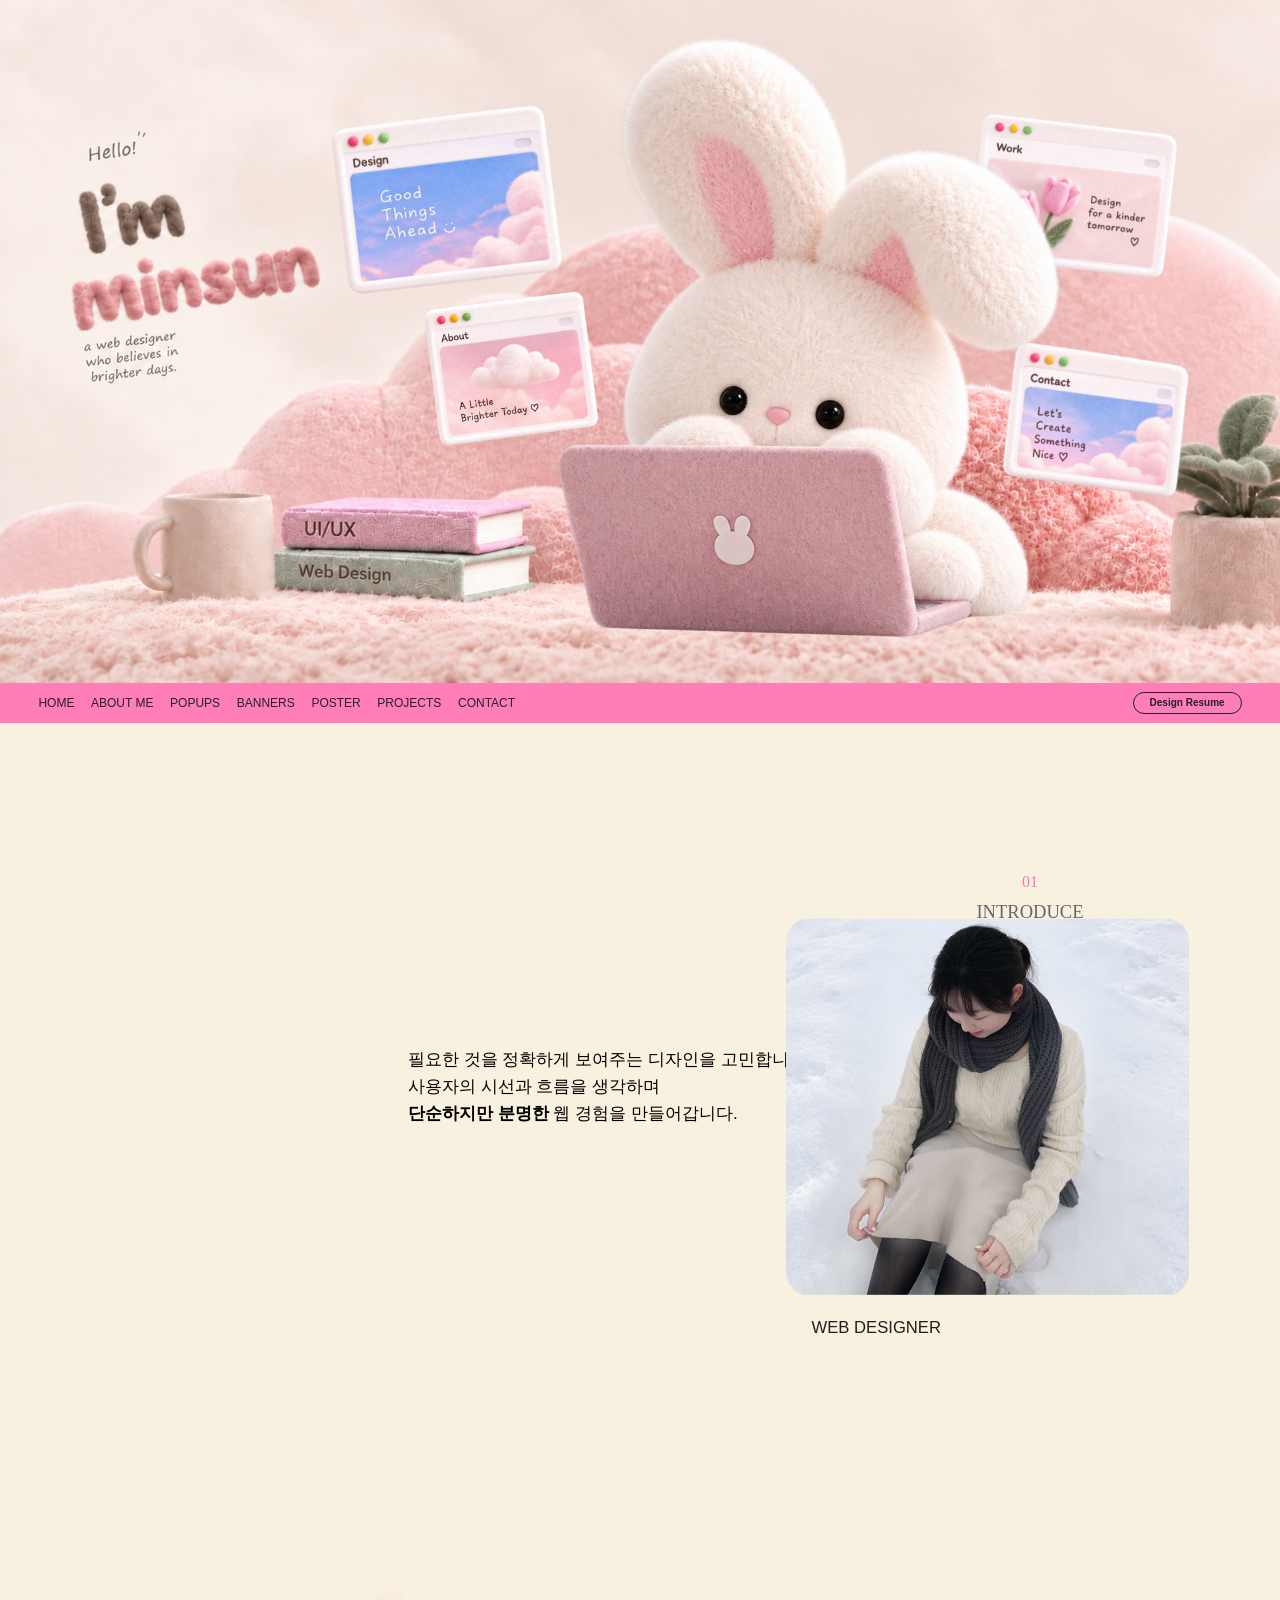
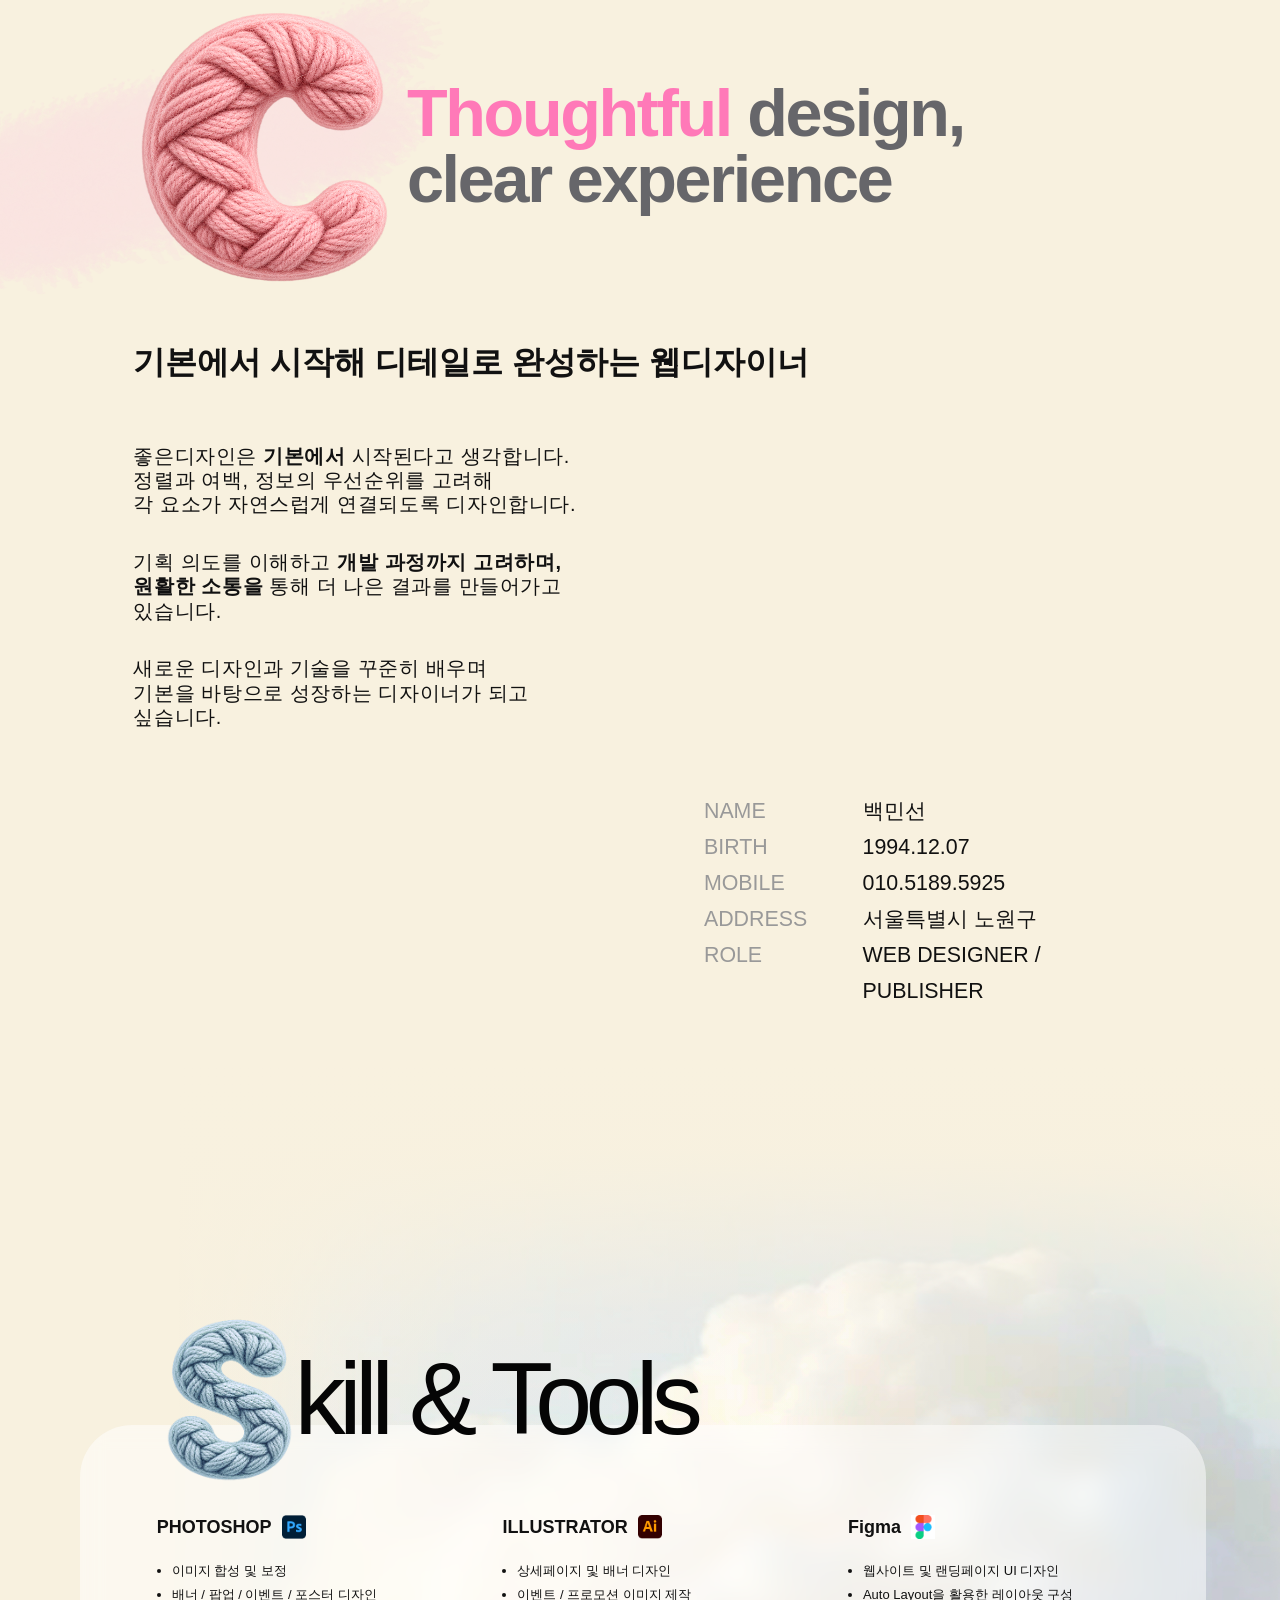
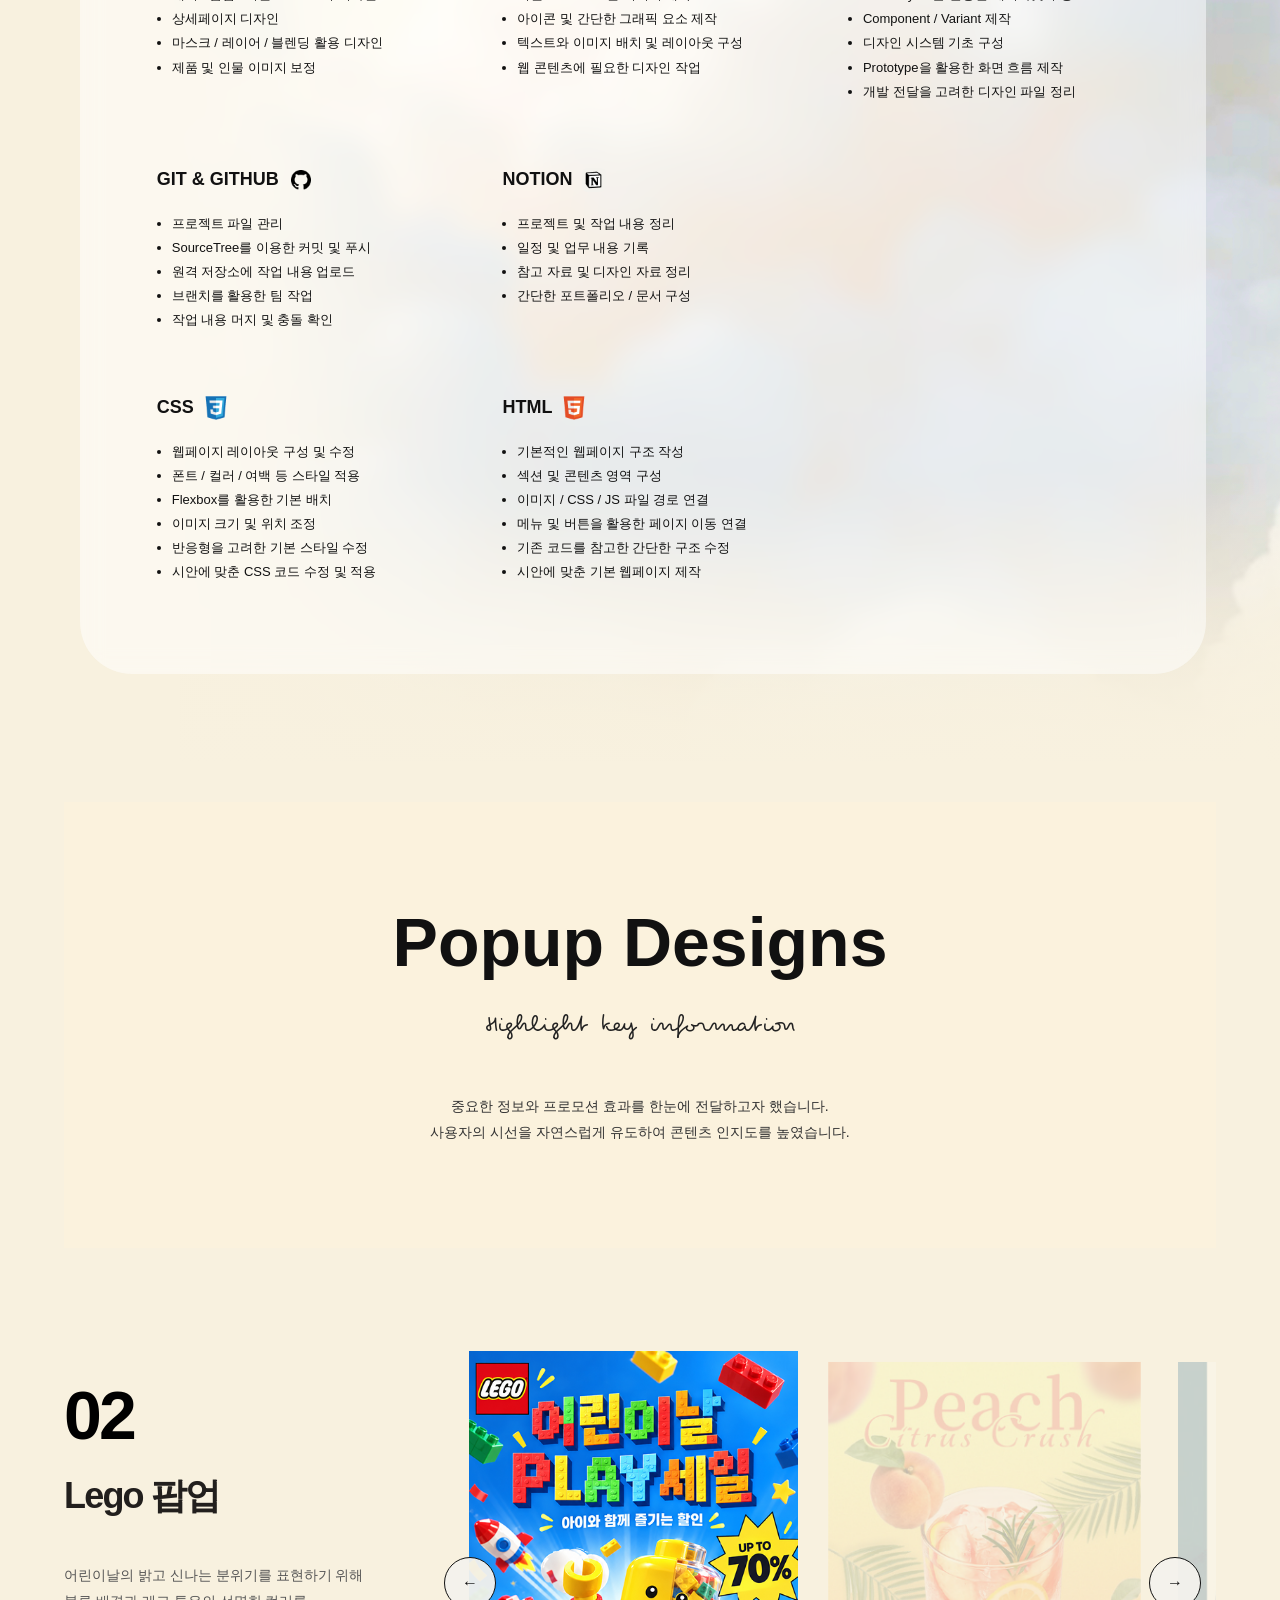
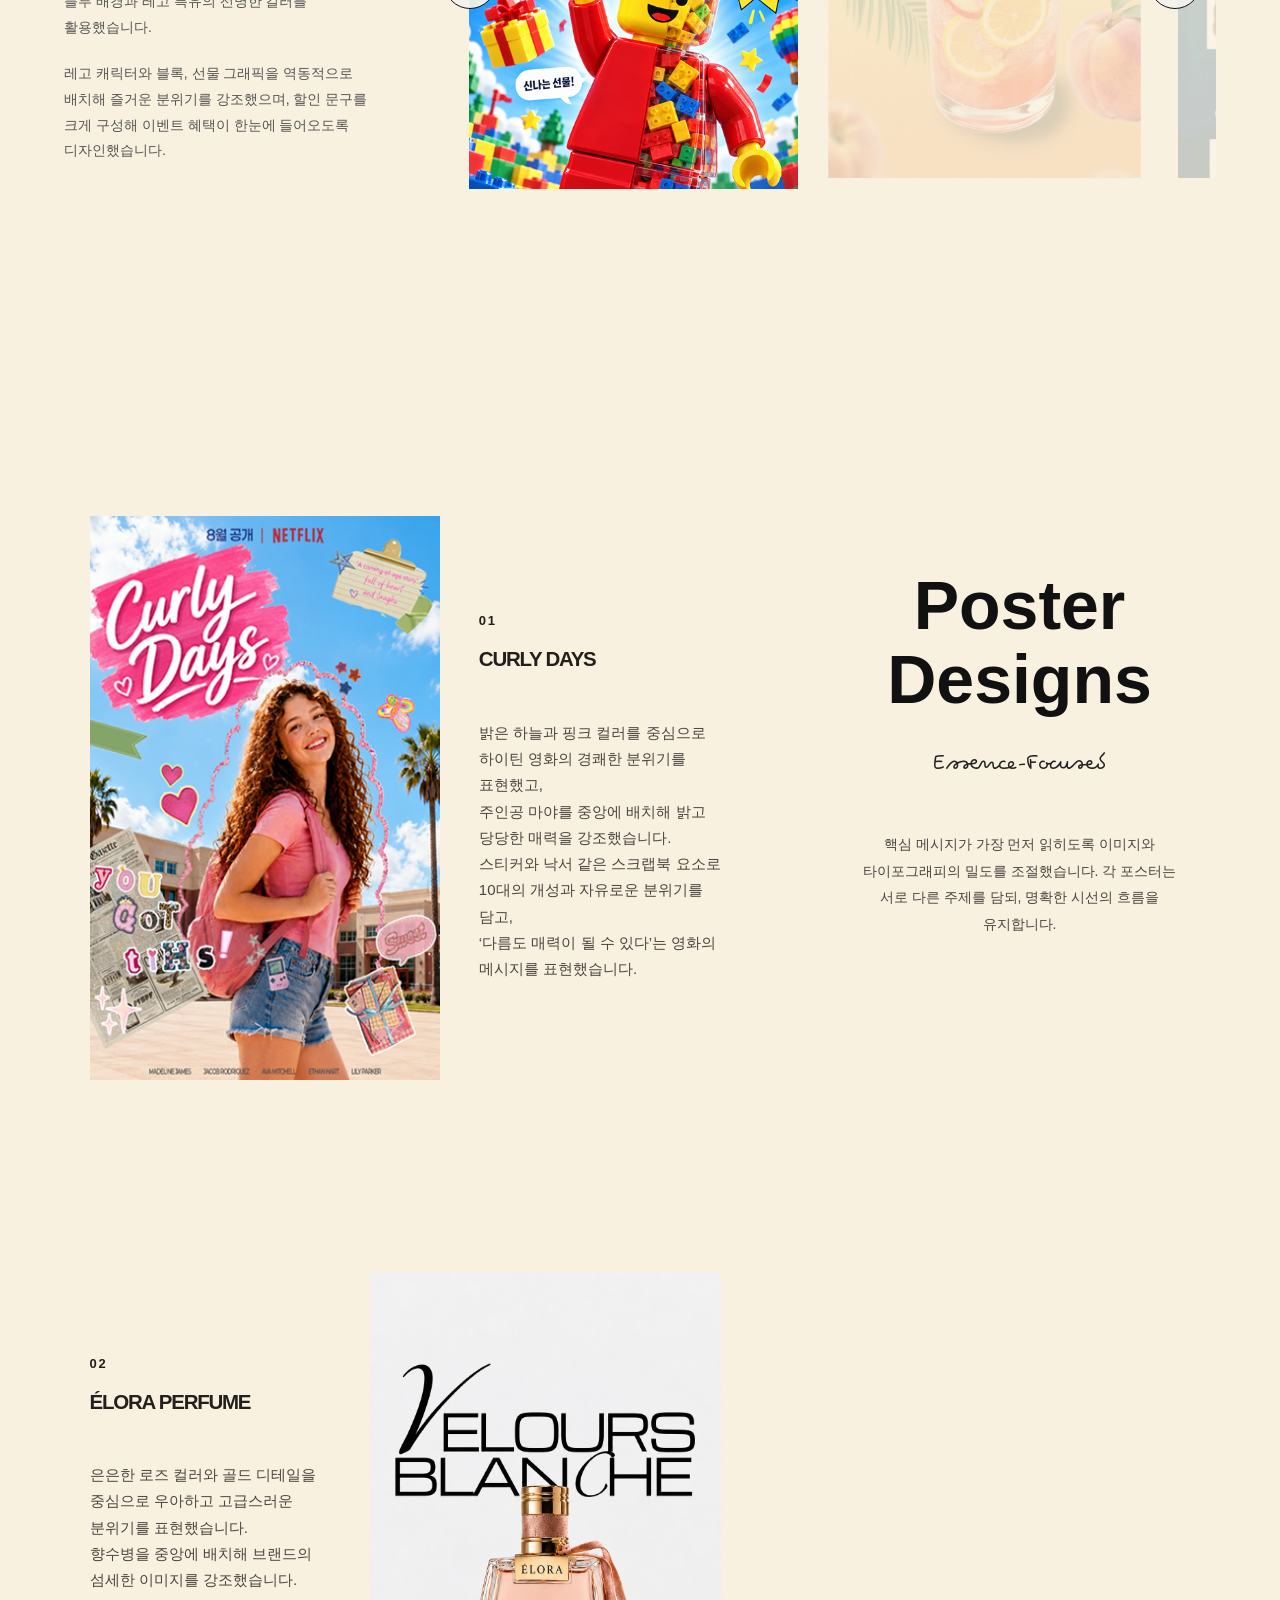
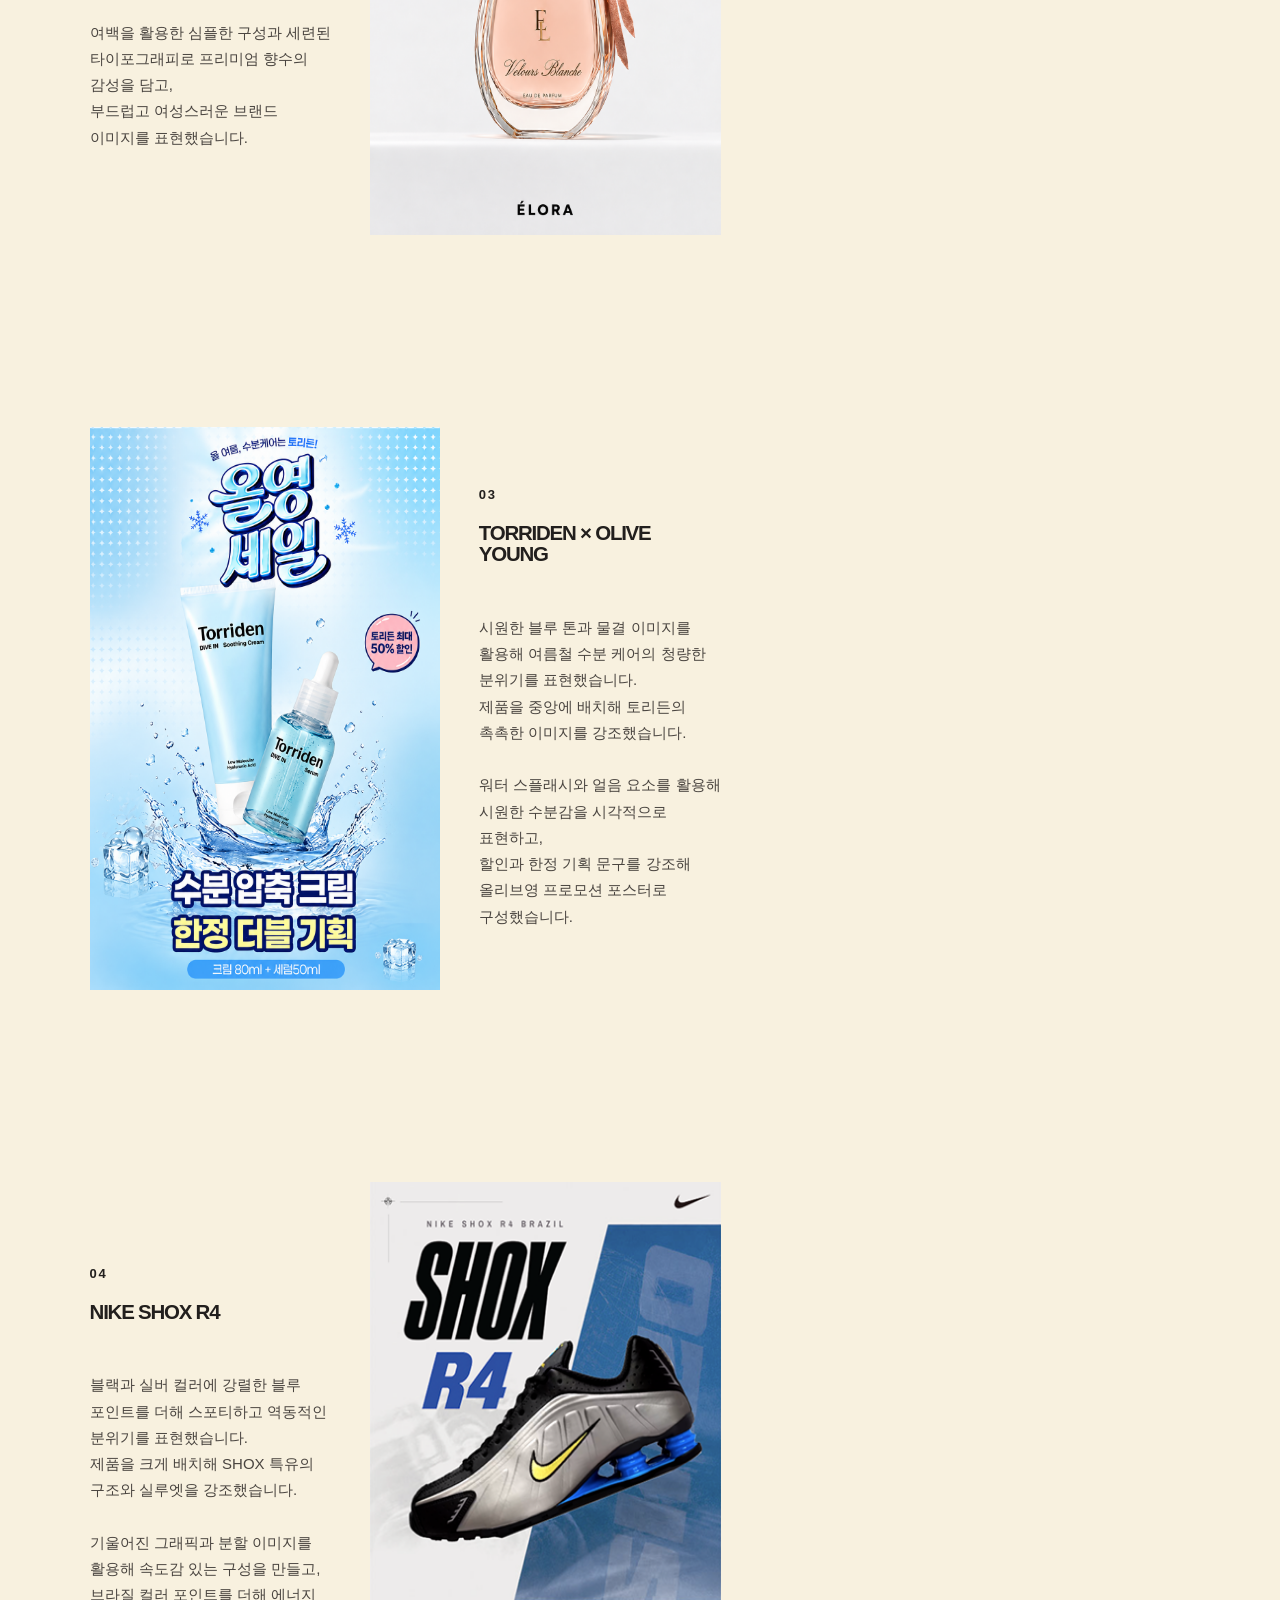
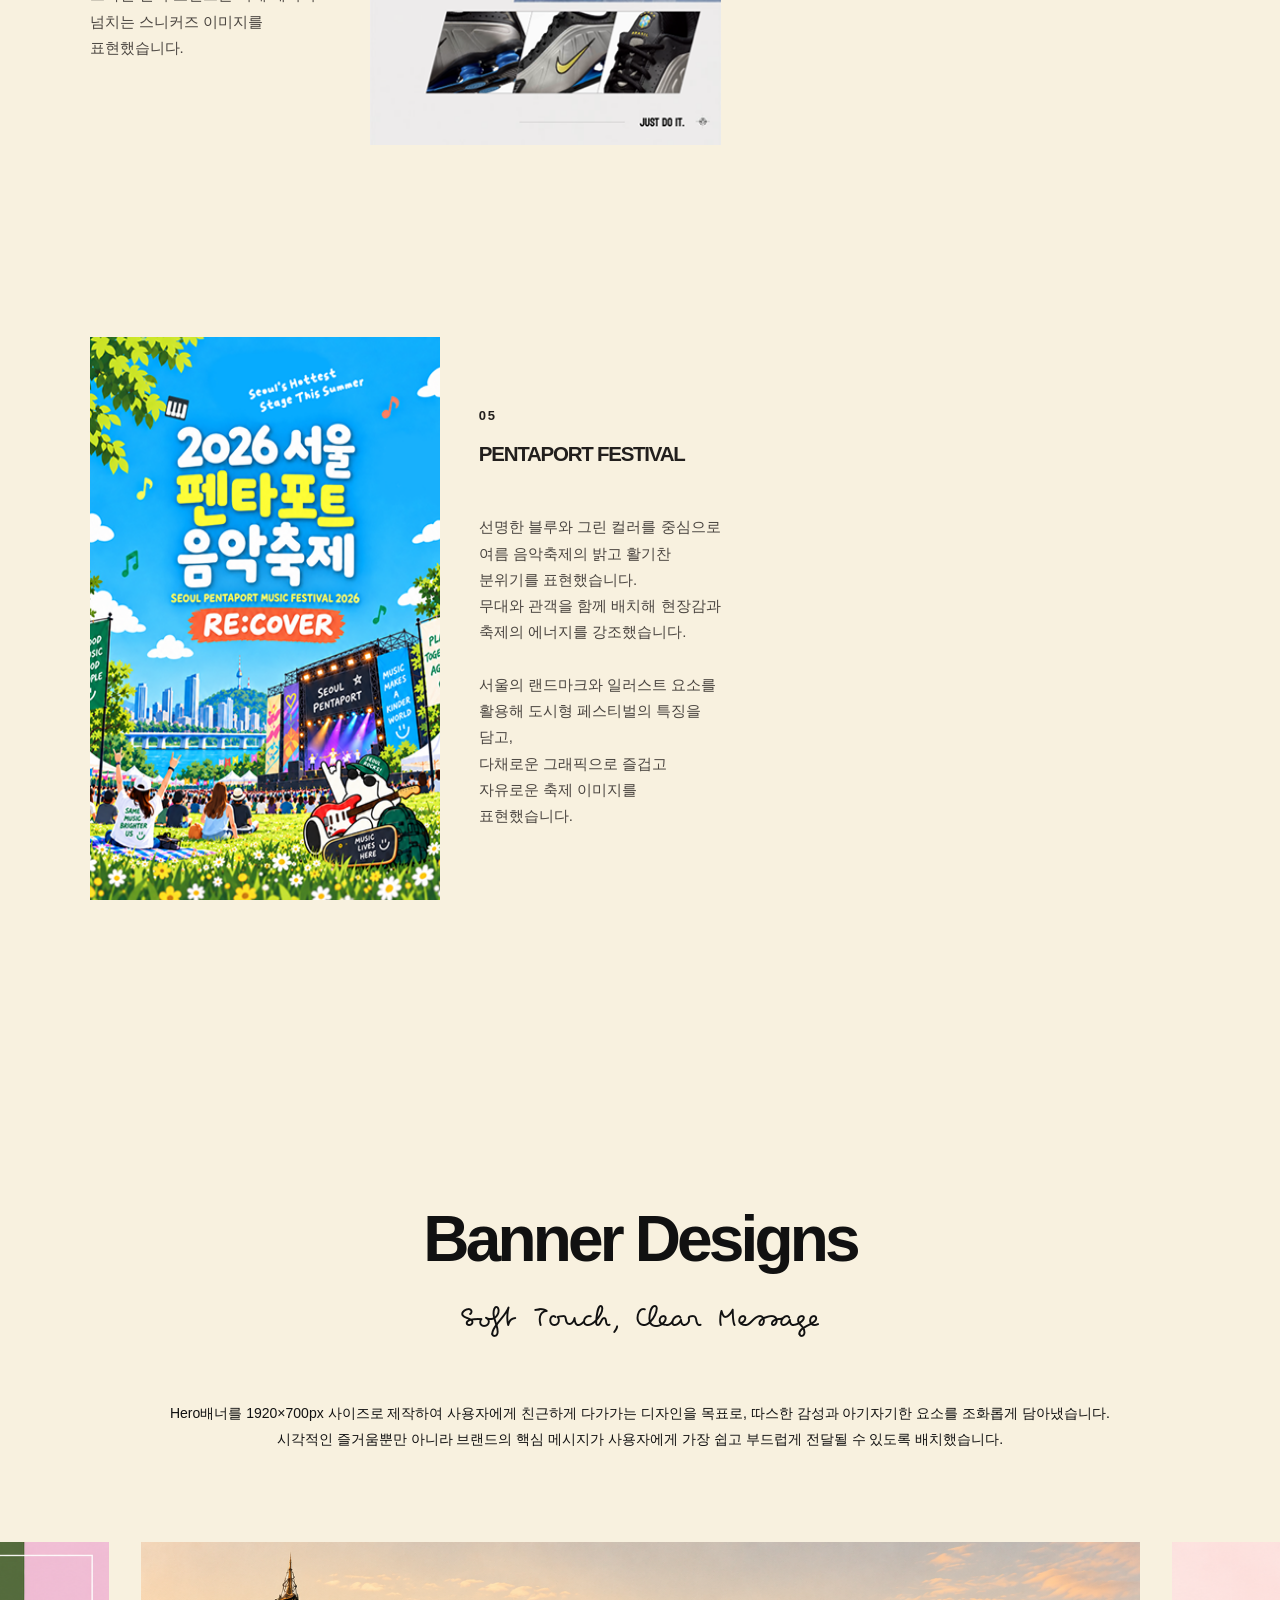
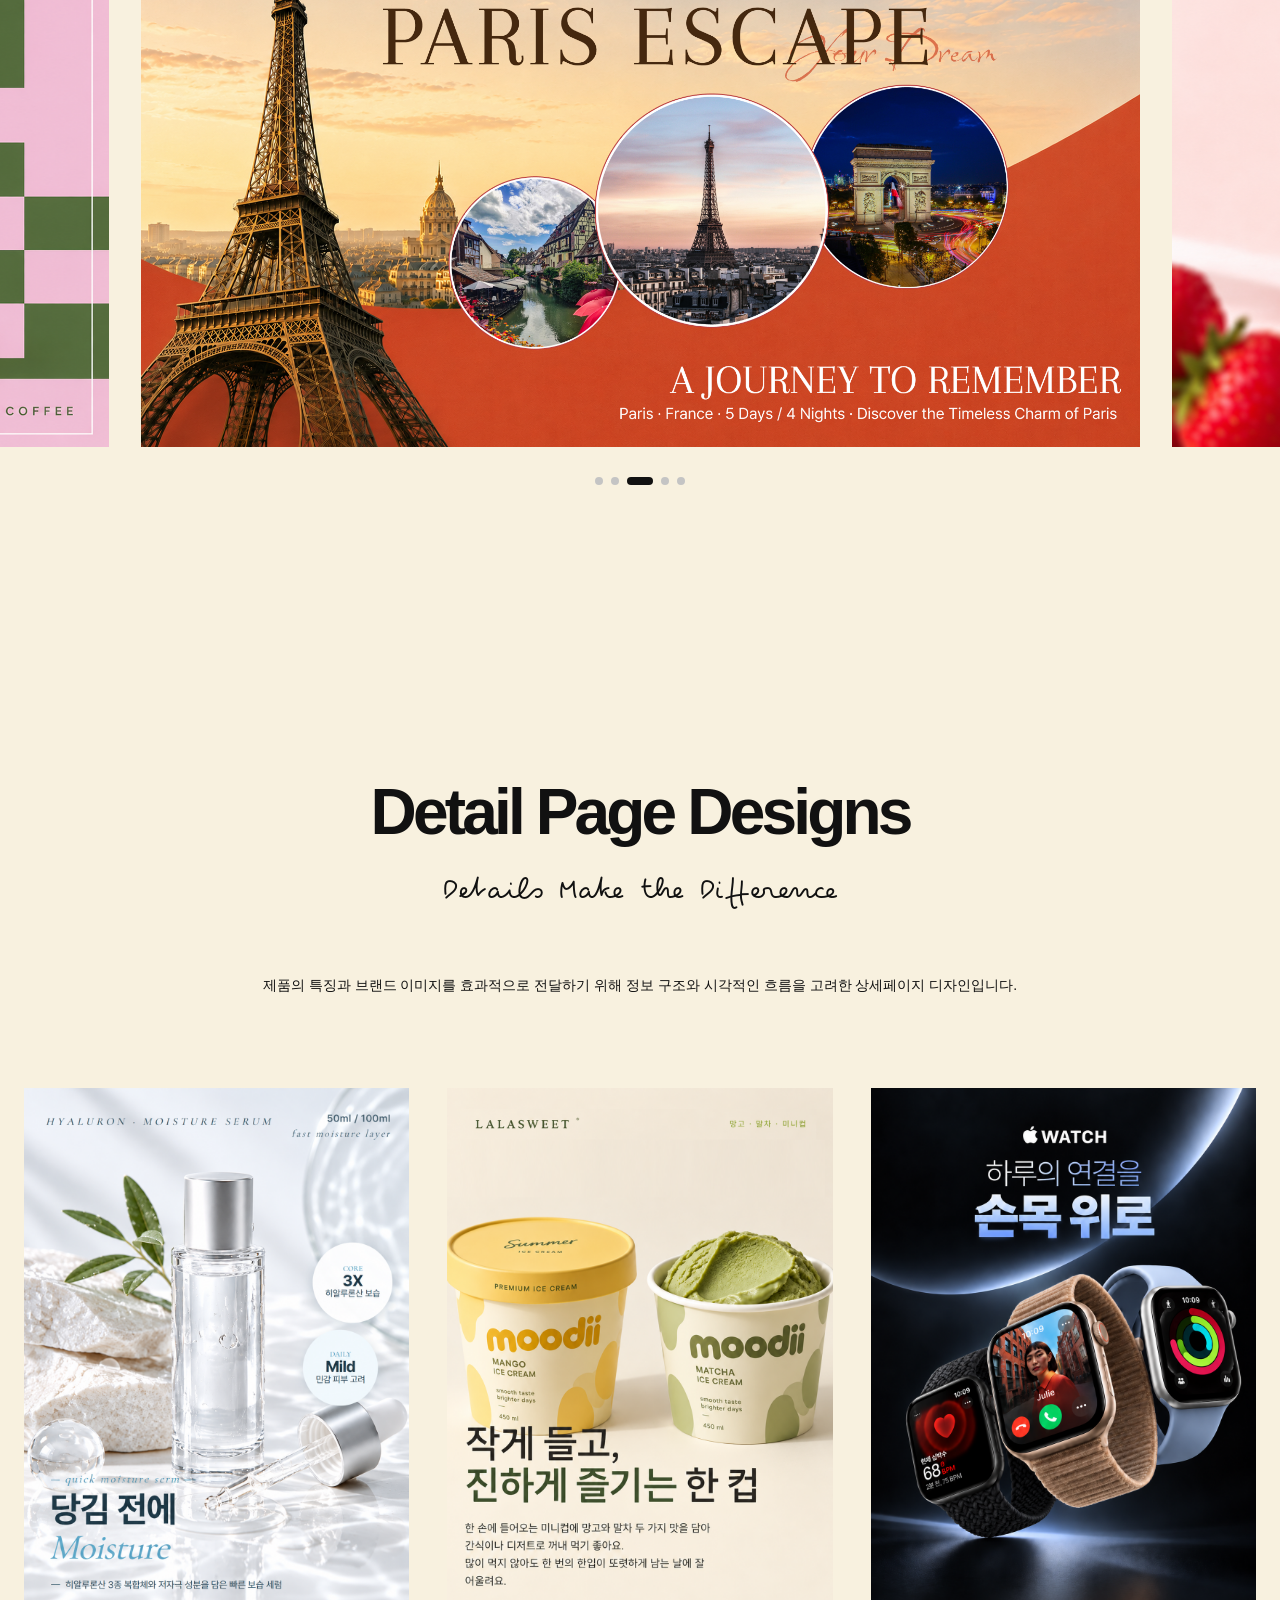
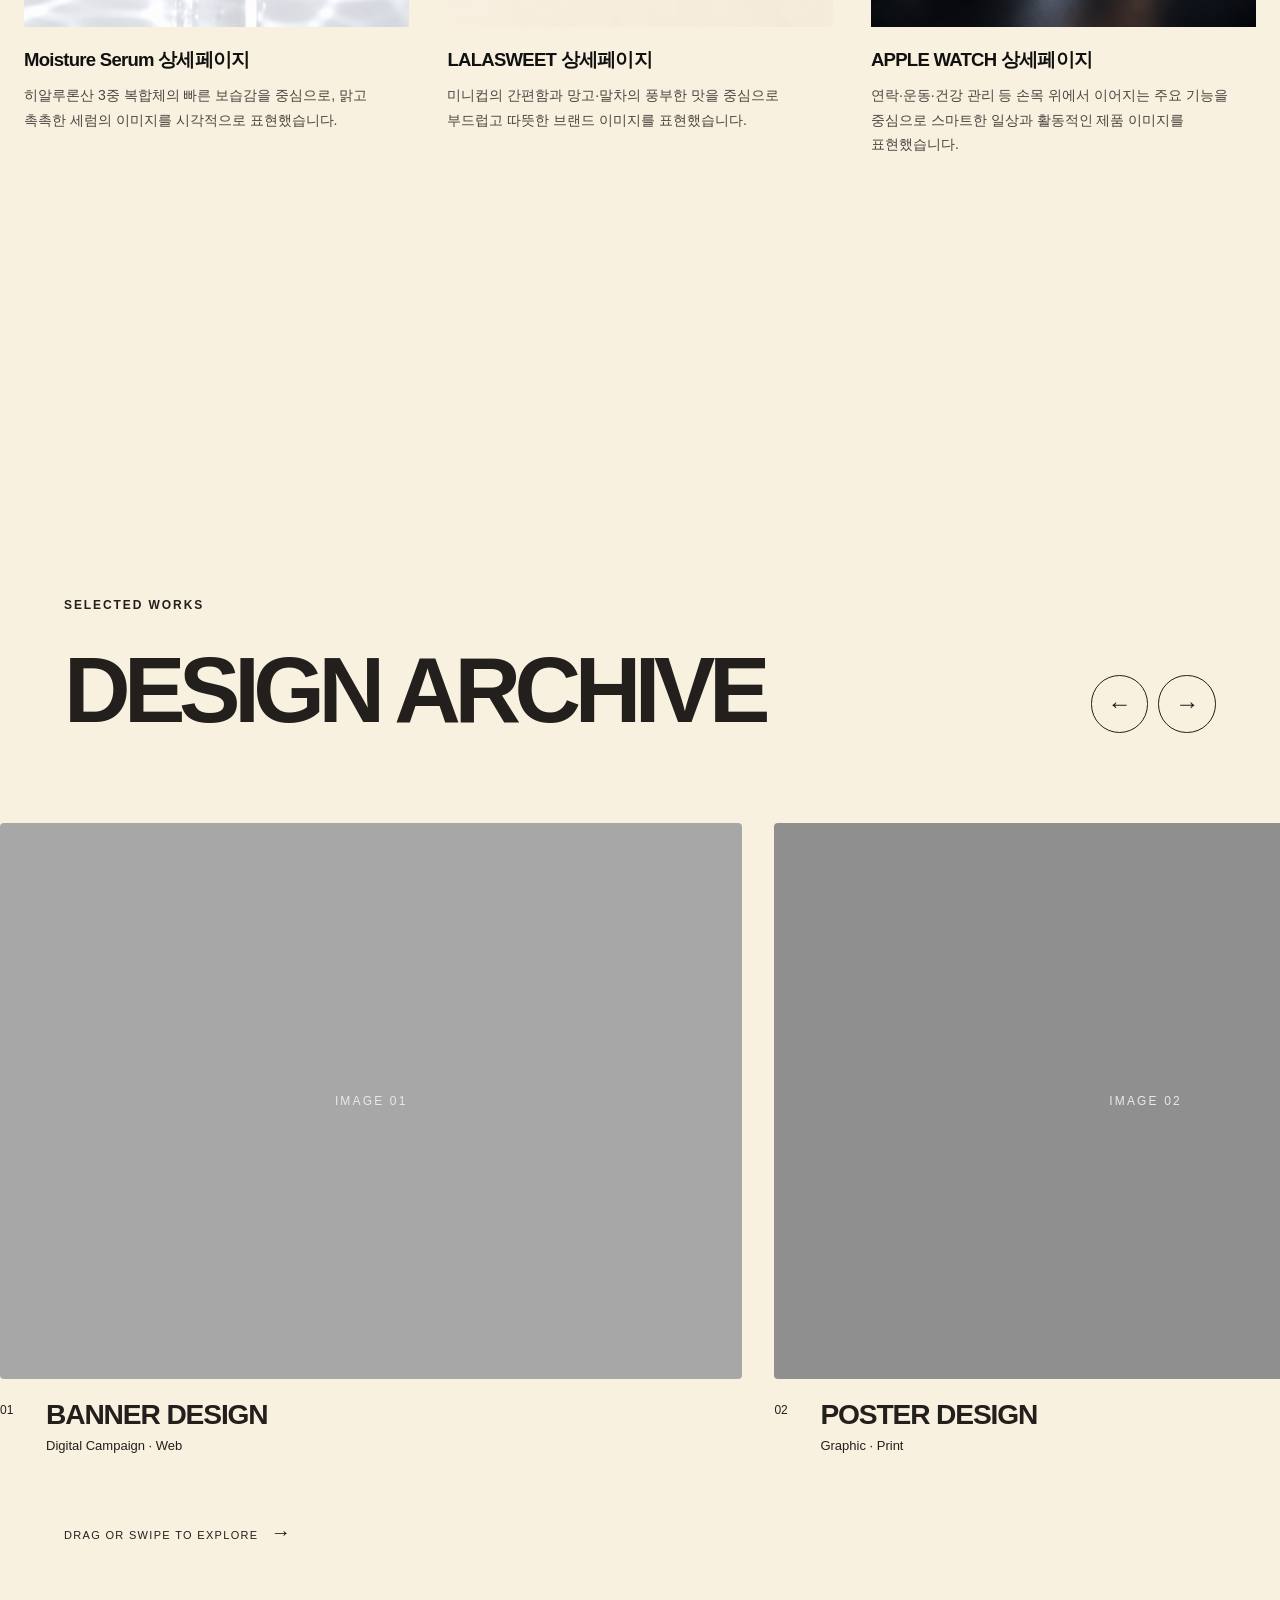
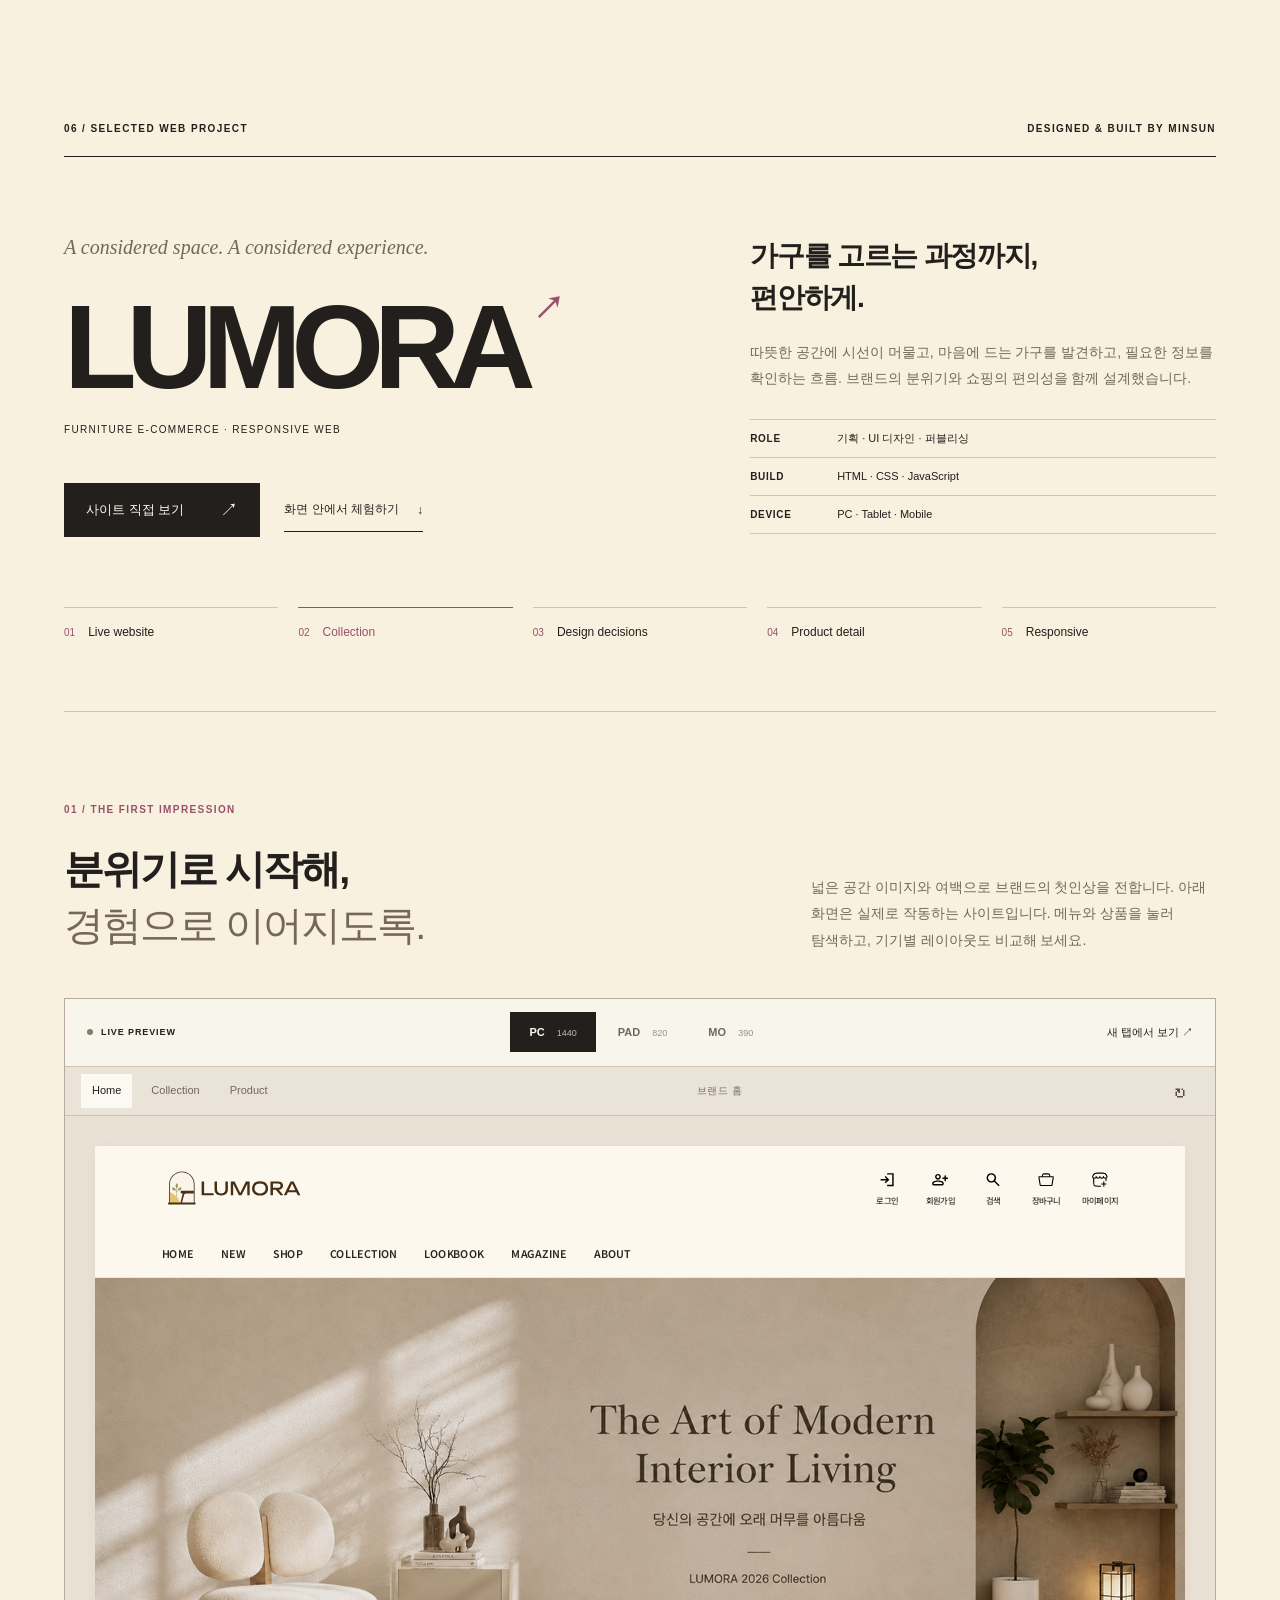
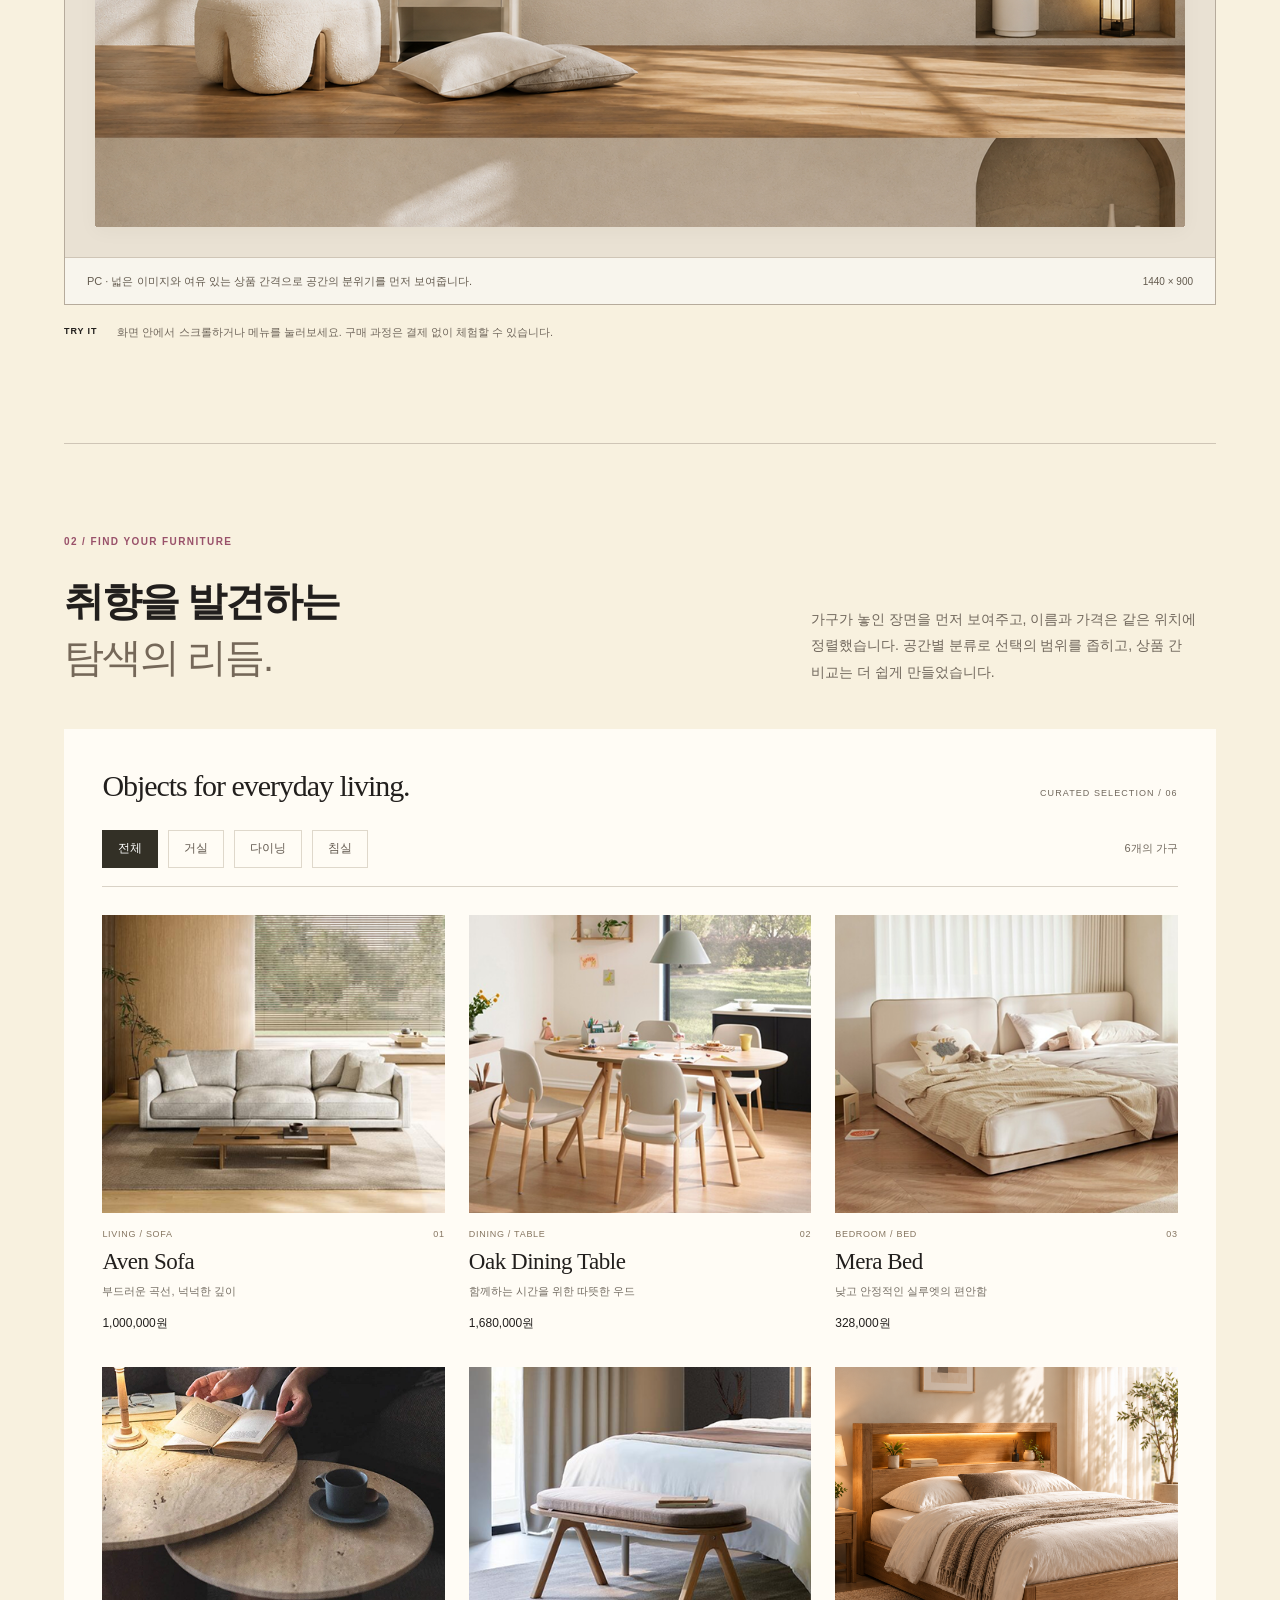
==== index.html @ 2932d196 "루모라 수정본 업데이트 전" ====
<!DOCTYPE html>
<html lang="ko">

<head>
  <meta charset="UTF-8">
  <meta name="viewport" content="width=device-width, initial-scale=1.0">

  <link rel="stylesheet" href="./css/font.css">
  <link rel="stylesheet" href="./css/index.css?v=7">
  <link rel="stylesheet" href="./css/lumora-case.css">
  <script>
    if ('scrollRestoration' in history) {
      history.scrollRestoration = 'manual';
    }
    window.addEventListener('pageshow', () => {
      if (!window.location.hash) {
        window.scrollTo({ top: 0, left: 0, behavior: 'instant' });
      }
    });
  </script>
  <script src="./index.js" defer></script>
  <script src="./js/lumora-case.js" defer></script>

  <title>백민선 포트폴리오</title>
</head>

<body>

  <!-- =========================
       HERO
  ========================== -->
  <section class="hero" id="home">

    <!-- 배경 -->
    <img src="./img/Hero background.png" alt="백민선 포트폴리오 히어로 배너" class="hero__image">

    <!-- DESIGN -->
    <a href="#design" class="hero-popup hero-popup--design" aria-label="디자인 작업물 보기">
      <img src="./img/popup-design.png" alt="Design">
    </a>

    <!-- ABOUT -->
    <a href="#about" class="hero-popup hero-popup--about" aria-label="소개 보기">
      <img src="./img/popup-about.png" alt="About">
    </a>

    <!-- WORK -->
    <a href="#career" class="hero-popup hero-popup--work" aria-label="프로젝트 경험 보기">
      <img src="./img/popup-work.png" alt="Work">
    </a>

    <!-- CONTACT -->
    <a href="#contact" class="hero-popup hero-popup--contact" aria-label="연락처 보기">
      <img src="./img/popup-contact.png" alt="Contact">
    </a>


    <!-- 토끼 -->
    <img src="./img/rabbit-no-laptop.png" alt="" aria-hidden="true" class="hero__rabbit hero__rabbit--moving">

    <img src="./img/rabbit-head-and-ears.png" alt="" aria-hidden="true" class="hero__rabbit hero__rabbit--fixed">

  </section>


  <nav class="section-nav" aria-label="포트폴리오 메뉴">
    <div class="section-nav__inner">
      <div class="section-nav__links">
        <a href="#home">HOME</a>
        <a href="#about">ABOUT ME</a>
        <a href="#popups">POPUPS</a>
        <a href="#banners">BANNERS</a>
        <a href="#poster">POSTER</a>
        <a href="#projects">PROJECTS</a>
        <a href="#contact">CONTACT</a>
      </div>
      <a class="section-nav__resume" href="#" aria-label="Design Resume, 임시 링크">Design Resume</a>
    </div>
  </nav>
  <main class="portfolio">



    <!-- =========================
         ABOUT
    ========================== -->
    <section class="Section2" id="about" aria-labelledby="about-title">
      <div class="Section2 Number">
        <h1>01</h1>
        <h2 id="about-title">INTRODUCE</h2>
      </div>

      <!-- 사진과 내용 -->
      <div class="Section2 inside">
        <div class="Section2 text">
          <p>
            필요한 것을 정확하게 보여주는 디자인을 고민합니다.<br>
            사용자의 시선과 흐름을 생각하며<br>
            <strong>단순하지만 분명한</strong> 웹 경험을 만들어갑니다.
          </p>
        </div>

        <div class="Section2 image">
          <img src="./img/ABOUTME.png" alt="프로필사진">
          <p class="Section2 caption">WEB DESIGNER <strong>백민선</strong></p>
        </div>
      </div>

      <!-- C와 내용 -->
      <div class="Section3">
        <div class="Section3 inside">
          <div class="Section3 showcase" aria-label="디자인 메시지">
            <img src="./img/PINK.png" alt="" class="Section3 pink-brush" aria-hidden="true">
            <img src="./img/PINK-C.png" alt="분홍색 털실로 만든 알파벳 C" class="Section3 pink-c">
            <p class="Section3 message"><strong>Thoughtful</strong> design,<br>clear experience</p>
          </div>

          <h3 class="Section3 title">기본에서 시작해 디테일로 완성하는 웹디자이너</h3>

          <div class="Section3 intro">
            <p>
              좋은디자인은 <strong>기본에서</strong> 시작된다고 생각합니다.<br>
              정렬과 여백, 정보의 우선순위를 고려해<br>
              각 요소가 자연스럽게 연결되도록 디자인합니다.
            </p>
            <p>
              기획 의도를 이해하고 <strong>개발 과정까지 고려하며,</strong><br>
              <strong>원활한 소통을</strong> 통해 더 나은 결과를 만들어가고 있습니다.
            </p>
            <p>
              새로운 디자인과 기술을 꾸준히 배우며<br>
              기본을 바탕으로 성장하는 디자이너가 되고 싶습니다.
            </p>
          </div>

          <dl class="Section3 profile">
            <div>
              <dt>NAME</dt>
              <dd>백민선</dd>
            </div>
            <div>
              <dt>BIRTH</dt>
              <dd>1994.12.07</dd>
            </div>
            <div>
              <dt>MOBILE</dt>
              <dd>010.5189.5925</dd>
            </div>
            <div>
              <dt>ADDRESS</dt>
              <dd>서울특별시 노원구</dd>
            </div>
            <div>
              <dt>ROLE</dt>
              <dd>WEB DESIGNER / PUBLISHER</dd>
            </div>
          </dl>
        </div>
      </div>
    </section>

    <!-- =========================
         SKILLS / CONTENTS
    ========================== -->
    <section class="contents" id="skills" aria-labelledby="contents-title">

      <div class="skills-heading">
        <img src="./img/biue-s.png" alt="" class="skills-heading-s" aria-hidden="true">
        <h2 id="contents-title"><span class="sr-only">S</span>kill &amp; Tools</h2>
      </div>

      <div class="skills-card">
        <article class="skill-item">
          <h3>PHOTOSHOP <img src="./img/PHOTOSHOP.png" alt="Photoshop"></h3>
          <ul>
            <li>이미지 합성 및 보정</li>
            <li>배너 / 팝업 / 이벤트 / 포스터 디자인</li>
            <li>상세페이지 디자인</li>
            <li>마스크 / 레이어 / 블렌딩 활용 디자인</li>
            <li>제품 및 인물 이미지 보정</li>
          </ul>
        </article>

        <article class="skill-item">
          <h3>ILLUSTRATOR <img src="./img/ILLUSTRATOR.png" alt="Illustrator"></h3>
          <ul>
            <li>상세페이지 및 배너 디자인</li>
            <li>이벤트 / 프로모션 이미지 제작</li>
            <li>아이콘 및 간단한 그래픽 요소 제작</li>
            <li>텍스트와 이미지 배치 및 레이아웃 구성</li>
            <li>웹 콘텐츠에 필요한 디자인 작업</li>
          </ul>
        </article>

        <article class="skill-item">
          <h3>Figma <img src="./img/Figma.png" alt="Figma"></h3>
          <ul>
            <li>웹사이트 및 랜딩페이지 UI 디자인</li>
            <li>Auto Layout을 활용한 레이아웃 구성</li>
            <li>Component / Variant 제작</li>
            <li>디자인 시스템 기초 구성</li>
            <li>Prototype을 활용한 화면 흐름 제작</li>
            <li>개발 전달을 고려한 디자인 파일 정리</li>
          </ul>
        </article>

        <article class="skill-item">
          <h3>GIT &amp; GITHUB <img src="./img/GIT &amp; GITHUB.png" alt="GitHub"></h3>
          <ul>
            <li>프로젝트 파일 관리</li>
            <li>SourceTree를 이용한 커밋 및 푸시</li>
            <li>원격 저장소에 작업 내용 업로드</li>
            <li>브랜치를 활용한 팀 작업</li>
            <li>작업 내용 머지 및 충돌 확인</li>
          </ul>
        </article>

        <article class="skill-item">
          <h3>NOTION <img src="./img/NOTION.png" alt="Notion"></h3>
          <ul>
            <li>프로젝트 및 작업 내용 정리</li>
            <li>일정 및 업무 내용 기록</li>
            <li>참고 자료 및 디자인 자료 정리</li>
            <li>간단한 포트폴리오 / 문서 구성</li>
          </ul>
        </article>

        <article class="skill-item skill-item--empty" aria-hidden="true"></article>

        <article class="skill-item">
          <h3>CSS <img src="./img/css.png" alt="CSS"></h3>
          <ul>
            <li>웹페이지 레이아웃 구성 및 수정</li>
            <li>폰트 / 컬러 / 여백 등 스타일 적용</li>
            <li>Flexbox를 활용한 기본 배치</li>
            <li>이미지 크기 및 위치 조정</li>
            <li>반응형을 고려한 기본 스타일 수정</li>
            <li>시안에 맞춘 CSS 코드 수정 및 적용</li>
          </ul>
        </article>

        <article class="skill-item">
          <h3>HTML <img src="./img/HTML5.png" alt="HTML5"></h3>
          <ul>
            <li>기본적인 웹페이지 구조 작성</li>
            <li>섹션 및 콘텐츠 영역 구성</li>
            <li>이미지 / CSS / JS 파일 경로 연결</li>
            <li>메뉴 및 버튼을 활용한 페이지 이동 연결</li>
            <li>기존 코드를 참고한 간단한 구조 수정</li>
            <li>시안에 맞춘 기본 웹페이지 제작</li>
          </ul>
        </article>
      </div>

    </section>




    <!-- =================================
         POPUP DESIGNS
    ================================== -->
    <section class="popup-designs" id="popup">

      <header class="popup-designs__intro">
        <h2>Popup Designs</h2>
        <p class="popup-designs__subtitle">Highlight key information</p>
        <p class="popup-designs__description">
          중요한 정보와 프로모션 효과를 한눈에 전달하고자 했습니다.<br>
          사용자의 시선을 자연스럽게 유도하여 콘텐츠 인지도를 높였습니다.
        </p>
      </header>

      <!-- 왼쪽 설명 -->
      <div class="popup-title-area">

        <p class="section-number" id="projectNumber">
          01
        </p>

        <h2 id="projectTitle">
          블랙프라이데이 팝업
        </h2>

        <div class="section-description">

          <p id="projectDescription1">
            블랙프라이데이의 강렬한 세일 분위기를 시각화하기 위해
            블랙 배경과 핑크 컬러의 대비를 활용했습니다.
          </p>

          <p id="projectDescription2">
            입체적인 타이포그래피와 테이프 그래픽을 통해
            주목도를 높였으며, 할인 혜택과 CTA 버튼이 자연스럽게 이어지도록 구성해 프로모션의 몰입감을 강화했습니다.
          </p>

        </div>


        <!-- 현재 위치 -->
        <div class="popup-progress">

          <span class="current-number">
            01
          </span>

          <div class="progress-line">
            <span></span>
          </div>

          <span class="total-number">
            05
          </span>

        </div>

      </div>



      <!-- 오른쪽 슬라이더 -->
      <div class="popup-slider-wrap">

        <button class="slide-button prev-button" type="button" aria-label="이전 작품">
          ←
        </button>


        <div class="popup-viewport">

          <div class="popup-track">


            <!-- 01 -->
            <article class="popup-card active" data-number="01" data-title="Black Friday 팝업"
              data-description1="블랙프라이데이의 강렬한 세일 분위기를 시각화하기 위해 블랙 배경과 핑크 컬러의 대비를 활용했습니다." data-description2="입체적인 타이포그래피와 테이프 그래픽을 통해
              주목도를 높였으며, 할인 혜택과 CTA 버튼이 자연스럽게 이어지도록 구성해 프로모션의 몰입감을 강화했습니다.">

              <div class="popup-image">

                <img src="./img/BlackFriday-pup.png" alt="블랙프라이데이 팝업">

              </div>

            </article>



            <!-- 02 -->
            <article class="popup-card" data-number="02" data-title="Lego 팝업"
              data-description1="어린이날의 밝고 신나는 분위기를 표현하기 위해 블루 배경과 레고 특유의 선명한 컬러를 활용했습니다."
              data-description2="레고 캐릭터와 블록, 선물 그래픽을 역동적으로 배치해 즐거운 분위기를 강조했으며, 할인 문구를 크게 구성해 이벤트 혜택이 한눈에 들어오도록 디자인했습니다.">

              <div class="popup-image">

                <img src="./img/Lego-pup.png" alt="레고 팝업">

              </div>

            </article>



            <!-- 03 -->
            <article class="popup-card" data-number="03" data-title="Twosome Place 팝업"
              data-description1="투썸플레이스의 시즌 음료인 피치 시트러스 크러쉬의 상큼한 이미지를 표현하기 위해 옐로우와 오렌지 계열의 따뜻한 컬러를 활용했습니다."
              data-description2="음료와 복숭아, 시트러스 이미지를 중심으로 배치하고 야자수 잎 그래픽을 더해 청량한 분위기를 강조했으며, 투썸플레이스만의 감성적인 브랜드 이미지와 제품의 신선한 계절감을 자연스럽게 전달하도록 구성했습니다.">

              <div class="popup-image">

                <img src="./img/Twosome-pup.png" alt="투썸플레이스 팝업">

              </div>

            </article>



            <!-- 04 -->
            <article class="popup-card" data-number="04" data-title="Adidas Gazelle 팝업"
              data-description1="블랙위크 프로모션의 강렬한 분위기를 표현하기 위해 딥 블루 컬러와 화이트 스트라이프를 활용해 아디다스의 브랜드 이미지를 강조했습니다."
              data-description2="가젤 제품 이미지를 중심으로 배치하고 할인율과 쿠폰 정보를 명확하게 구성해 혜택이 한눈에 들어오도록 했으며, 전체적으로 스포티하고 직관적인 분위기로 디자인했습니다.">

              <div class="popup-image">

                <img src="./img/Adidas-pup.png" alt="아디아스 팝업">

              </div>

            </article>



            <!-- 05 -->
            <article class="popup-card" data-number="05" data-title="Casamia chair 팝업"
              data-description1="편안하고 감성적인 휴식 공간을 표현하기 위해 베이지와 우드 톤을 중심으로 따뜻하고 차분한 분위기를 구성했습니다."
              data-description2="의자 제품을 크게 배치하고 다양한 각도의 이미지를 함께 보여주어 디자인과 형태를 직관적으로 전달했으며, 가격 정보와 팝업 혜택을 하단에 정리해 제품과 프로모션 내용을 한눈에 확인할 수 있도록 했습니다.">

              <div class="popup-image">

                <img src="./img/Chair-pup.png" alt="까사미아 의자 팝업">

              </div>

            </article>


          </div>

        </div>


        <button class="slide-button next-button" type="button" aria-label="다음 작품">
          →
        </button>


        <div class="popup-dots"></div>

      </div>

    </section>

    <div class="popup-modal" id="popupModal" role="dialog" aria-modal="true" aria-labelledby="popupModalTitle" hidden>
      <div class="popup-modal__backdrop" data-popup-close></div>

      <div class="popup-modal__panel">
        <button class="popup-modal__close" type="button" aria-label="팝업 상세 닫기" data-popup-close>×</button>

        <div class="popup-modal__copy">
          <p class="popup-modal__number" id="popupModalNumber">01</p>
          <h2 id="popupModalTitle"></h2>
          <p id="popupModalDescription1"></p>
          <p id="popupModalDescription2"></p>
        </div>

        <div class="popup-modal__visual">
          <img id="popupModalImage" src="" alt="">
        </div>
      </div>
    </div>

    <!-- =========================
         POSTER DESIGNS
    ========================== -->
    <section class="poster-designs" id="poster" aria-labelledby="poster-designs-title">
      <div class="poster-designs__projects">
        <article class="poster-project">
          <div class="poster1" role="img" aria-label="CURLY DAYS 포스터">
            <img src="./img/Poster1.png" alt="CURLY DAYS 포스터">
          </div>
          <div class="poster-project__copy">
            <p class="poster-project__number">01</p>
            <h3>CURLY DAYS</h3>
            <p>밝은 하늘과 핑크 컬러를 중심으로 하이틴 영화의 경쾌한 분위기를 표현했고,
              <br>
              주인공 마야를 중앙에 배치해 밝고 당당한 매력을 강조했습니다.
              <br>
              스티커와 낙서 같은 스크랩북 요소로 10대의 개성과 자유로운 분위기를 담고,<br> ‘다름도 매력이 될 수 있다’는 영화의 메시지를 표현했습니다.
            </p>
          </div>
        </article>

        <article class="poster-project">
          <div class="poster2" role="img" aria-label="Night Wave 임시 포스터">
            <span>ÉLORA PERFUME</span>
            <img src="./img/Poster2.png" alt="ÉLORA PERFUME 포스터">
          </div>
          <div class="poster-project__copy">
            <p class="poster-project__number">02</p>
            <h3>ÉLORA PERFUME</h3>
            <p>은은한 로즈 컬러와 골드 디테일을 중심으로
              우아하고 고급스러운 분위기를 표현했습니다.
              <br>
              향수병을 중앙에 배치해 브랜드의 섬세한 이미지를 강조했습니다.
              <br><br>
              여백을 활용한 심플한 구성과
              세련된 타이포그래피로
              프리미엄 향수의 감성을 담고,<br>
              부드럽고 여성스러운 브랜드
              이미지를 표현했습니다.
            </p>
          </div>
        </article>

        <article class="poster-project">
          <div class="poster3" role="img" aria-label="Film Archive 임시 포스터">
            <img src="./img/Poster3.png" alt="TORRIDEN × OLIVE YOUNG 포스터">
          </div>
          <div class="poster-project__copy">
            <p class="poster-project__number">03</p>
            <h3>TORRIDEN × OLIVE YOUNG</h3>
            <p>시원한 블루 톤과 물결 이미지를 활용해 여름철 수분 케어의 청량한 분위기를 표현했습니다.<br>
              제품을 중앙에 배치해 토리든의 촉촉한 이미지를 강조했습니다.<br><br>
              워터 스플래시와 얼음 요소를 활용해 시원한 수분감을 시각적으로 표현하고,<br> 할인과 한정 기획 문구를 강조해 올리브영 프로모션 포스터로 구성했습니다.</p>
          </div>
        </article>

        <article class="poster-project">
          <div class="poster4" role="img" aria-label="Balance of Form 임시 포스터">
            <img src="./img/Poster4.png" alt="NIKE SHOX R4 포스터">
          </div>
          <div class="poster-project__copy">
            <p class="poster-project__number">04</p>
            <h3>NIKE SHOX R4</h3>
            <p>블랙과 실버 컬러에 강렬한 블루 포인트를 더해 스포티하고 역동적인 분위기를 표현했습니다. <br> 제품을 크게 배치해 SHOX 특유의 구조와 실루엣을 강조했습니다.
              <br><br>
              기울어진 그래픽과 분할 이미지를 활용해 속도감 있는 구성을 만들고, <br> 브라질 컬러 포인트를 더해 에너지 넘치는 스니커즈 이미지를 표현했습니다.
            </p>
          </div>
        </article>

        <article class="poster-project">
          <div class="poster5" role="img" aria-label="Summer Market 임시 포스터">
            <img src="./img/Poster5.png" alt="PENTAPORT FESTIVAL 포스터">
          </div>
          <div class="poster-project__copy">
            <p class="poster-project__number">05</p>
            <h3>PENTAPORT FESTIVAL</h3>
            <p>선명한 블루와 그린 컬러를 중심으로 여름 음악축제의 밝고 활기찬
              분위기를 표현했습니다.<br>
              무대와 관객을 함께 배치해 현장감과 축제의 에너지를 강조했습니다.
              <br><br>
              서울의 랜드마크와 일러스트 요소를 활용해 도시형 페스티벌의 특징을 담고, <br> 다채로운 그래픽으로 즐겁고 자유로운 축제 이미지를 표현했습니다.
            </p>
          </div>
        </article>
      </div>

      <aside class="poster-designs__intro">
        <h2 id="poster-designs-title">Poster Designs</h2>
        <p class="poster-designs__subtitle">Essence-Focused</p>
        <p>핵심 메시지가 가장 먼저 읽히도록 이미지와 타이포그래피의 밀도를 조절했습니다.
          각 포스터는 서로 다른 주제를 담되, 명확한 시선의 흐름을 유지합니다.</p>
      </aside>
    </section>

    <!-- =========================
         BANNER DESIGNS
    ========================== -->
    <section class="banner-designs" id="banners" aria-labelledby="banner-designs-title">
      <header class="banner-designs__intro">
        <h2 id="banner-designs-title">Banner Designs</h2>
        <p class="banner-designs__subtitle">Soft Touch, Clear Message</p>
        <div class="banner-designs__description">
          <p>Hero배너를 1920×700px 사이즈로 제작하여 사용자에게 친근하게 다가가는 디자인을 목표로, 따스한 감성과 아기자기한 요소를 조화롭게 담아냈습니다.
            시각적인 즐거움뿐만 아니라 브랜드의 핵심 메시지가 사용자에게 가장 쉽고 부드럽게 전달될 수 있도록 배치했습니다.</p>
        </div>
      </header>

      <div class="banner-carousel" aria-roledescription="carousel" aria-label="배너 디자인 슬라이더">
        <div class="banner-carousel__viewport" tabindex="0">
          <div class="banner-carousel__track">
            <article class="banner-card" aria-label="배너 디자인 1">
              <div class="banner1"><img src="./img/Banner1.png" alt="Warm Welcome 배너"></div>
            </article>
            <article class="banner-card" aria-label="배너 디자인 2">
              <div class="banner2"><img src="./img/Banner2.png" alt="Little Moments 배너"></div>
            </article>
            <article class="banner-card" aria-label="배너 디자인 3">
              <div class="banner3"><img src="./img/Banner3.png" alt="New Season Edit 배너"></div>
            </article>
            <article class="banner-card" aria-label="배너 디자인 4">
              <div class="banner4"><img src="./img/Banner4.png" alt="Everyday Delight 배너"></div>
            </article>
            <article class="banner-card" aria-label="배너 디자인 5">
              <div class="banner5"><img src="./img/Banner5.png" alt="Gentle Connection 배너"></div>
            </article>
          </div>
        </div>
        <div class="banner-carousel__pagination" aria-label="배너 슬라이드 상태">
          <span class="is-active" aria-label="1번 배너"></span>
          <span aria-label="2번 배너"></span>
          <span aria-label="3번 배너"></span>
          <span aria-label="4번 배너"></span>
          <span aria-label="5번 배너"></span>
        </div>
      </div>
    </section>





    <!-- =========================
         DETAIL PAGE DESIGNS
    ========================== -->
    <section class="detail-designs" id="detail-pages" aria-labelledby="detail-designs-title">
      <header class="detail-designs__intro">
        <h2 id="detail-designs-title">Detail Page Designs</h2>
        <p class="detail-designs__subtitle">Details Make the Difference</p>
        <div class="detail-designs__description">
          <p>제품의 특징과 브랜드 이미지를 효과적으로 전달하기 위해 정보 구조와 시각적인 흐름을 고려한 상세페이지 디자인입니다.</p>
        </div>
      </header>

      <!-- 상세페이지 썸네일 -->
      <div class="detail-designs__grid">
        <article class="detail-card">
          <button class="detail-card__trigger" type="button" aria-expanded="false" aria-controls="detailModal"
            data-detail-target="detail-project-01">
            <span class="detail-card__image"><img src="./img/serum-ss.png" alt="serum Detail"></span>
            <span class="sr-only">Moisture Serum 상세페이지</span>
          </button>
          <div class="detail-card__copy">
            <h3>Moisture Serum 상세페이지</h3>
            <p>히알루론산 3중 복합체의 빠른 보습감을 중심으로,
              맑고 촉촉한 세럼의 이미지를 시각적으로 표현했습니다.</p>
          </div>
        </article>
        <article class="detail-card">
          <button class="detail-card__trigger" type="button" aria-expanded="false" aria-controls="detailModal"
            data-detail-target="detail-project-02">
            <span class="detail-card__image"><img src="./img/lalasweet-ss.png" alt="LALASWEET 상세페이지"></span>
            <span class="sr-only">LALASWEET 상세페이지</span>
          </button>
          <div class="detail-card__copy">
            <h3>LALASWEET 상세페이지</h3>
            <p>미니컵의 간편함과 망고·말차의 풍부한 맛을 중심으로
              부드럽고 따뜻한 브랜드 이미지를 표현했습니다.</p>
          </div>
        </article>
        <article class="detail-card">
          <button class="detail-card__trigger" type="button" aria-expanded="false" aria-controls="detailModal"
            data-detail-target="detail-project-03">
            <span class="detail-card__image"><img src="./img/apple-watch-ss.png" alt="APPLE WATCH 상세페이지"></span>
            <span class="sr-only">APPLE WATCH 상세페이지</span>
          </button>
          <div class="detail-card__copy">
            <h3>APPLE WATCH 상세페이지</h3>
            <p>연락·운동·건강 관리 등 손목 위에서 이어지는 주요 기능을 중심으로
              스마트한 일상과 활동적인 제품 이미지를 표현했습니다.</p>
          </div>
        </article>
      </div>
    </section>

    <div class="detail-modal" id="detailModal" role="dialog" aria-modal="true" aria-label="상세페이지 미리보기" hidden>
      <div class="detail-modal__backdrop" data-detail-close></div>
      <div class="detail-modal__panel">
        <button class="detail-modal__close" type="button" aria-label="상세페이지 닫기" data-detail-close>×</button>
        <div class="detail-modal__scroll" tabindex="-1">
          <article class="detail-page" id="detail-project-01" hidden>
            <img class="detail-page__full-image" src="./img/serum-detail.jpeg" alt="Serum Detail Page">
          </article>
          <article class="detail-page" id="detail-project-02" hidden>
            <img class="detail-page__full-image" src="./img/lalasweet-detail.jpg" alt="Lalasweet Detail Page">
          </article>
          <article class="detail-page" id="detail-project-03" hidden>
            <img class="detail-page__full-image" src="./img/apple-watch-detail.jpeg" alt="Apple Watch Detail Page">
          </article>
        </div>
      </div>
    </div>

    <!-- =========================
         DESIGN
    ========================== -->
    <section class="works" id="design" aria-labelledby="works-title">

      <div class="works__header">

        <div>

          <p class="section-kicker">
            SELECTED WORKS
          </p>

          <h2 id="works-title">
            DESIGN ARCHIVE
          </h2>

        </div>


        <div class="works__controls">

          <button class="works__button works__button--prev" type="button" aria-label="이전 작업 보기">
            ←
          </button>

          <button class="works__button works__button--next" type="button" aria-label="다음 작업 보기">
            →
          </button>

        </div>

      </div>


      <div class="works__slider" tabindex="0" aria-label="디자인 작업 슬라이드">

        <article class="work-card" id="banner-card">

          <div class="work-card__placeholder">
            <span>IMAGE 01</span>
          </div>

          <div class="work-card__info">
            <span>01</span>

            <h3>BANNER DESIGN</h3>

            <p>
              Digital Campaign · Web
            </p>
          </div>

        </article>


        <article class="work-card" id="poster-card">

          <div class="work-card__placeholder">
            <span>IMAGE 02</span>
          </div>

          <div class="work-card__info">
            <span>02</span>

            <h3>POSTER DESIGN</h3>

            <p>
              Graphic · Print
            </p>
          </div>

        </article>


        <article class="work-card" id="popups">

          <div class="work-card__placeholder">
            <span>IMAGE 03</span>
          </div>

          <div class="work-card__info">
            <span>03</span>

            <h3>POPUP DESIGN</h3>

            <p>
              UI · Promotion
            </p>
          </div>

        </article>


        <article class="work-card">

          <div class="work-card__placeholder">
            <span>IMAGE 04</span>
          </div>

          <div class="work-card__info">
            <span>04</span>

            <h3>DETAIL PAGE</h3>

            <p>
              Commerce · Contents
            </p>
          </div>

        </article>


        <article class="work-card" id="projects">

          <div class="work-card__placeholder">
            <span>IMAGE 05</span>
          </div>

          <div class="work-card__info">
            <span>05</span>

            <h3>WEB PROJECT</h3>

            <p>
              Responsive · Publishing
            </p>
          </div>

        </article>


        <article class="work-card work-card--linked">

          <a class="work-card__link" href="#lumora-project" aria-label="LUMORA 가구 브랜드 개인 웹 프로젝트 상세 보기">

            <div class="work-card__placeholder work-card__placeholder--image">
              <img src="./img/lumora-collection-page.jpg" alt="LUMORA 가구 브랜드 웹사이트 컬렉션 화면">
            </div>

            <div class="work-card__info">
              <span>06</span>

              <h3>LUMORA</h3>

              <p>
                Furniture Brand · Personal Project
              </p>
            </div>

          </a>

        </article>

      </div>


      <p class="works__hint">
        DRAG OR SWIPE TO EXPLORE
        <span>→</span>
      </p>

    </section>



    <!-- =========================
         LUMORA PERSONAL PROJECT
    ========================== -->
    <section class="lumora-project" id="lumora-project" aria-labelledby="lumora-project-title">
      <div class="lumora-project__inner">
        <header class="lumora-project__intro" data-lumora-reveal>
          <p class="lumora-project__eyebrow"><span>06 / SELECTED WEB PROJECT</span><span>DESIGNED &amp; BUILT BY
              MINSUN</span></p>
          <div class="lumora-project__intro-grid">
            <div>
              <p class="lumora-project__overline">A considered space. A considered experience.</p>
              <h2 id="lumora-project-title">LUMORA<span aria-hidden="true">↗</span></h2>
              <p class="lumora-project__type">FURNITURE E-COMMERCE · RESPONSIVE WEB</p>
              <div class="lumora-project__actions">
                <a class="lumora-button" href="./projects/lumora/index.html" target="_blank" rel="noopener">사이트 직접 보기
                  <span aria-hidden="true">↗</span></a>
                <a class="lumora-text-link" href="#lumora-live">화면 안에서 체험하기 <span aria-hidden="true">↓</span></a>
              </div>
            </div>
            <div class="lumora-project__summary">
              <p>가구를 고르는 과정까지,<br>편안하게.</p>
              <p class="lumora-project__description">따뜻한 공간에 시선이 머물고, 마음에 드는 가구를 발견하고, 필요한 정보를 확인하는 흐름. 브랜드의 분위기와 쇼핑의
                편의성을 함께 설계했습니다.</p>
              <dl>
                <div>
                  <dt>ROLE</dt>
                  <dd>기획 · UI 디자인 · 퍼블리싱</dd>
                </div>
                <div>
                  <dt>BUILD</dt>
                  <dd>HTML · CSS · JavaScript</dd>
                </div>
                <div>
                  <dt>DEVICE</dt>
                  <dd>PC · Tablet · Mobile</dd>
                </div>
              </dl>
            </div>
          </div>
          <nav class="lumora-project__index" aria-label="LUMORA 프로젝트 목차">
            <a href="#lumora-main"><span>01</span>Live website</a>
            <a href="#lumora-collection"><span>02</span>Collection</a>
            <a href="#lumora-ui"><span>03</span>Design decisions</a>
            <a href="#lumora-detail"><span>04</span>Product detail</a>
            <a href="#lumora-responsive"><span>05</span>Responsive</a>
          </nav>
        </header>

        <article class="lumora-chapter lumora-chapter--main" id="lumora-main" aria-labelledby="lumora-main-title">
          <div class="lumora-chapter__heading" data-lumora-reveal>
            <div>
              <p class="lumora-kicker">01 / THE FIRST IMPRESSION</p>
              <h3 id="lumora-main-title">분위기로 시작해,<br><em>경험으로 이어지도록.</em></h3>
            </div>
            <p>넓은 공간 이미지와 여백으로 브랜드의 첫인상을 전합니다. 아래 화면은 실제로 작동하는 사이트입니다. 메뉴와 상품을 눌러 탐색하고, 기기별 레이아웃도 비교해 보세요.</p>
          </div>
          <div class="lumora-live" id="lumora-live">
            <div class="lumora-live__toolbar">
              <span class="lumora-live__status"><i aria-hidden="true"></i> LIVE PREVIEW</span>
              <div class="lumora-live__devices" role="tablist" aria-label="미리보기 기기 선택">
                <button type="button" role="tab" id="lumora-device-desktop" data-device="desktop"
                  aria-controls="lumora-live-panel" aria-selected="true">PC <span>1440</span></button>
                <button type="button" role="tab" id="lumora-device-tablet" data-device="tablet"
                  aria-controls="lumora-live-panel" aria-selected="false" tabindex="-1">PAD <span>820</span></button>
                <button type="button" role="tab" id="lumora-device-mobile" data-device="mobile"
                  aria-controls="lumora-live-panel" aria-selected="false" tabindex="-1">MO <span>390</span></button>
              </div>
              <a id="lumora-open-page" href="./projects/lumora/index.html" target="_blank" rel="noopener"
                aria-label="현재 미리보기 페이지 새 탭에서 열기">새 탭에서 보기 ↗</a>
            </div>
            <div class="lumora-live__browserbar">
              <div class="lumora-live__pages" role="group" aria-label="미리보기 페이지 선택">
                <button type="button" data-page="home" aria-pressed="true">Home</button>
                <button type="button" data-page="collection" aria-pressed="false">Collection</button>
                <button type="button" data-page="product" aria-pressed="false">Product</button>
              </div>
              <span id="lumora-page-label">lumora / home</span>
              <button type="button" id="lumora-reload" aria-label="미리보기 처음부터 보기">↻</button>
            </div>
            <div id="lumora-live-panel" role="tabpanel" aria-labelledby="lumora-device-desktop">
              <div class="lumora-live__stage" id="lumora-frame-stage">
                <div class="lumora-live__shell" id="lumora-frame-shell">
                  <iframe id="lumora-live-frame" src="./projects/lumora/index.html?embed=1"
                    title="LUMORA 실제 사이트 — PC 미리보기" loading="lazy"></iframe>
                </div>
              </div>
            </div>
            <div class="lumora-live__foot">
              <p id="lumora-device-description" aria-live="polite">넓은 화면에서 공간 이미지와 상품을 여유 있게 탐색합니다.</p><span
                id="lumora-viewport-size">1440 × 900</span>
            </div>
          </div>
          <p class="lumora-caption">TRY IT <span>화면 안에서 스크롤하거나 메뉴를 눌러보세요. 구매 과정은 결제 없이 체험할 수 있습니다.</span></p>
        </article>

        <article class="lumora-chapter lumora-chapter--collection" id="lumora-collection"
          aria-labelledby="lumora-collection-title">
          <div class="lumora-chapter__heading" data-lumora-reveal>
            <div>
              <p class="lumora-kicker">02 / FIND YOUR FURNITURE</p>
              <h3 id="lumora-collection-title">취향을 발견하는<br><em>탐색의 리듬.</em></h3>
            </div>
            <p>가구가 놓인 장면을 먼저 보여주고, 이름과 가격은 같은 위치에 정렬했습니다. 공간별 분류로 선택의 범위를 좁히고, 상품 간 비교는 더 쉽게 만들었습니다.</p>
          </div>
          <div class="lumora-collection" data-lumora-reveal>
            <div class="lumora-collection__top">
              <p>Objects for everyday living.</p><span>CURATED SELECTION / 06</span>
            </div>
            <div class="lumora-collection__bar">
              <div class="lumora-collection__filters" role="group" aria-label="공간별 상품 필터">
                <button type="button" data-collection-filter="all" aria-pressed="true">전체</button>
                <button type="button" data-collection-filter="living" aria-pressed="false">거실</button>
                <button type="button" data-collection-filter="dining" aria-pressed="false">다이닝</button>
                <button type="button" data-collection-filter="bedroom" aria-pressed="false">침실</button>
              </div>
              <span id="lumora-collection-count" role="status">6개의 가구</span>
            </div>
            <div class="lumora-collection__grid">
              <a class="lumora-item" data-collection-item data-category="living"
                href="./projects/lumora/list.html?category=living" target="_blank" rel="noopener">
                <div class="lumora-item__image"><img src="./projects/lumora/img/list/list%201.png"
                    alt="밝은 거실의 Aven Sofa" loading="lazy" width="500" height="500"><span aria-hidden="true">컬렉션 보기
                    ↗</span></div>
                <div class="lumora-item__meta"><span>LIVING / SOFA</span><span>01</span></div>
                <h4>Aven Sofa</h4>
                <p>부드러운 곡선, 넉넉한 깊이</p><strong>1,000,000원</strong>
              </a>
              <a class="lumora-item" data-collection-item data-category="dining"
                href="./projects/lumora/list.html?category=dining" target="_blank" rel="noopener">
                <div class="lumora-item__image"><img src="./projects/lumora/img/list/list%202.png"
                    alt="원목 Oak 다이닝 테이블과 의자" loading="lazy" width="500" height="500"><span aria-hidden="true">컬렉션 보기
                    ↗</span></div>
                <div class="lumora-item__meta"><span>DINING / TABLE</span><span>02</span></div>
                <h4>Oak Dining Table</h4>
                <p>함께하는 시간을 위한 따뜻한 우드</p><strong>1,680,000원</strong>
              </a>
              <a class="lumora-item" data-collection-item data-category="bedroom"
                href="./projects/lumora/list.html?category=bedroom" target="_blank" rel="noopener">
                <div class="lumora-item__image"><img src="./projects/lumora/img/list/list%204.png"
                    alt="편안한 침실의 Mera 패브릭 침대" loading="lazy" width="500" height="500"><span aria-hidden="true">컬렉션 보기
                    ↗</span></div>
                <div class="lumora-item__meta"><span>BEDROOM / BED</span><span>03</span></div>
                <h4>Mera Bed</h4>
                <p>낮고 안정적인 실루엣의 편안함</p><strong>328,000원</strong>
              </a>
              <a class="lumora-item" data-collection-item data-category="living"
                href="./projects/lumora/list.html?category=living" target="_blank" rel="noopener">
                <div class="lumora-item__image"><img src="./projects/lumora/img/list/list%207.png"
                    alt="자연스러운 스톤 상판의 Nuel 커피 테이블" loading="lazy" width="500" height="500"><span aria-hidden="true">컬렉션
                    보기 ↗</span></div>
                <div class="lumora-item__meta"><span>LIVING / TABLE</span><span>04</span></div>
                <h4>Nuel Coffee Table</h4>
                <p>거실에 더하는 차분한 균형</p><strong>760,000원</strong>
              </a>
              <a class="lumora-item" data-collection-item data-category="dining"
                href="./projects/lumora/list.html?category=dining" target="_blank" rel="noopener">
                <div class="lumora-item__image"><img src="./projects/lumora/img/list/list%2010.png"
                    alt="패브릭과 우드가 어우러진 벨로 벤치" loading="lazy" width="500" height="500"><span aria-hidden="true">컬렉션 보기
                    ↗</span></div>
                <div class="lumora-item__meta"><span>DINING / BENCH</span><span>05</span></div>
                <h4>Bello Bench</h4>
                <p>필요한 곳에 자연스럽게 놓이는 가구</p><strong>198,000원</strong>
              </a>
              <a class="lumora-item" data-collection-item data-category="bedroom"
                href="./projects/lumora/product.html?pid=1" target="_blank" rel="noopener">
                <div class="lumora-item__image"><img src="./projects/lumora/img/bad5.png" alt="은은한 조명의 헤이든 원목 침대"
                    loading="lazy" width="500" height="500"><span aria-hidden="true">상품 자세히 보기 ↗</span></div>
                <div class="lumora-item__meta"><span>BEDROOM / BED</span><span>06</span></div>
                <h4>Heiden Bed</h4>
                <p>하루의 끝을 위한 원목의 온기</p><strong>782,000원</strong>
              </a>
            </div>
          </div>
          <div class="lumora-section-foot">
            <p><span>DESIGN NOTE</span> 같은 비율의 사진과 일관된 정보 순서로, 가구 자체에 집중하도록.</p><button class="lumora-text-link"
              type="button" data-try-page="collection">검색·정렬도 체험하기 ↗</button>
          </div>
        </article>

        <article class="lumora-decisions" id="lumora-ui" aria-labelledby="lumora-ui-title" data-lumora-reveal>
          <div class="lumora-decisions__intro">
            <p class="lumora-kicker">03 / BEHIND THE INTERFACE</p>
            <h3 id="lumora-ui-title">보기 좋은 화면에,<br>분명한 이유를.</h3>
            <p>장식보다 사용자의 다음 행동을 먼저 생각했습니다.</p>
          </div>
          <div class="lumora-decisions__list">
            <div><span>01</span>
              <div>
                <h4>공간을 먼저, 정보는 그다음</h4>
                <p>실제 사용 장면으로 가구의 분위기를 전달하고, 상품명과 가격으로 시선이 이어지게 했습니다.</p>
              </div><span aria-hidden="true">↘</span>
            </div>
            <div><span>02</span>
              <div>
                <h4>찾는 과정은 짧고 명확하게</h4>
                <p>카테고리, 검색, 가격 정렬을 함께 제공해 원하는 제품까지의 탐색을 줄였습니다.</p>
              </div><span aria-hidden="true">↘</span>
            </div>
            <div><span>03</span>
              <div>
                <h4>선택의 결과가 바로 보이도록</h4>
                <p>갤러리로 제품을 살펴보고, 옵션과 수량에 따라 달라지는 금액을 바로 확인할 수 있습니다.</p>
              </div><span aria-hidden="true">↘</span>
            </div>
          </div>
        </article>

        <article class="lumora-chapter lumora-chapter--detail" id="lumora-detail" aria-labelledby="lumora-detail-title">
          <div class="lumora-chapter__heading" data-lumora-reveal>
            <div>
              <p class="lumora-kicker">04 / A CLOSER LOOK</p>
              <h3 id="lumora-detail-title">마음에 든 순간부터,<br><em>선택하는 순간까지.</em></h3>
            </div>
            <p>사진을 넘겨 질감과 형태를 확인하고, 가격과 옵션은 한곳에서 읽을 수 있도록 구성했습니다. 갤러리 이미지를 직접 바꾸거나 크게 펼쳐 보세요.</p>
          </div>
          <div class="lumora-detail" data-lumora-reveal>
            <div class="lumora-gallery">
              <button class="lumora-gallery__main" type="button" data-gallery-zoom aria-label="현재 침대 이미지 크게 보기"><img
                  id="lumora-gallery-image" src="./projects/lumora/img/bad5.png" alt="헤이든 원목 침대의 정면과 따뜻한 조명"
                  loading="lazy" width="1254" height="1254"><span>크게 보기 ↗</span></button>
              <div class="lumora-gallery__thumbs" role="group" aria-label="침대 갤러리 이미지 선택">
                <button type="button" data-gallery-image="./projects/lumora/img/bad5.png"
                  data-gallery-alt="헤이든 원목 침대의 정면과 따뜻한 조명" aria-pressed="true" aria-label="침대 정면 보기"><img
                    src="./projects/lumora/img/bad5.png" alt="" loading="lazy"></button>
                <button type="button" data-gallery-image="./projects/lumora/img/bad1.png"
                  data-gallery-alt="헤이든 원목 침대의 헤드보드와 침구" aria-pressed="false" aria-label="침대 헤드보드 보기"><img
                    src="./projects/lumora/img/bad1.png" alt="" loading="lazy"></button>
                <button type="button" data-gallery-image="./projects/lumora/img/bad2.png"
                  data-gallery-alt="헤이든 원목 침대의 측면" aria-pressed="false" aria-label="침대 측면 보기"><img
                    src="./projects/lumora/img/bad2.png" alt="" loading="lazy"></button>
                <button type="button" data-gallery-image="./projects/lumora/img/bad4.png"
                  data-gallery-alt="헤이든 침대의 원목과 조명 디테일" aria-pressed="false" aria-label="침대 디테일 보기"><img
                    src="./projects/lumora/img/bad4.png" alt="" loading="lazy"></button>
              </div>
            </div>
            <div class="lumora-detail__copy">
              <p class="lumora-kicker">NATURAL WOOD / BEDROOM</p>
              <h4>Heiden<br><em>Wooden Bed.</em></h4>
              <p class="lumora-detail__name">헤이든 원목 침대</p>
              <p class="lumora-detail__price">
                <del>920,000원</del><span>15%</span><strong>782,000<small>원</small></strong>
              </p>
              <p class="lumora-detail__description">나무의 질감과 은은한 조명이 만드는 편안함.<br>제품이 가진 디테일을 충분히 보여주고,<br>구매에 필요한 정보를 차례로
                연결했습니다.</p>
              <dl class="lumora-detail__notes">
                <div>
                  <dt>GALLERY</dt>
                  <dd>다른 각도와 소재를 직접 확인</dd>
                </div>
                <div>
                  <dt>OPTIONS</dt>
                  <dd>사이즈·수량 선택과 합계 연동</dd>
                </div>
                <div>
                  <dt>FEEDBACK</dt>
                  <dd>장바구니에 담은 결과를 명확하게</dd>
                </div>
              </dl>
              <button class="lumora-button" type="button" data-try-page="product">옵션 선택·장바구니 체험 <span
                  aria-hidden="true">↗</span></button>
            </div>
          </div>
        </article>

        <article class="lumora-chapter lumora-chapter--responsive" id="lumora-responsive"
          aria-labelledby="lumora-responsive-title">
          <div class="lumora-chapter__heading" data-lumora-reveal>
            <div>
              <p class="lumora-kicker">05 / SAME STORY, EVERY SCREEN</p>
              <h3 id="lumora-responsive-title">화면은 달라도,<br><em>같은 편안함.</em></h3>
            </div>
            <p>PC·태블릿·모바일에 맞춰 제작한 비주얼과 레이아웃을 적용했습니다. 화면이 좁아질수록 메뉴는 간결하게, 상품과 주요 정보는 읽기 편하게 다시 배열됩니다.</p>
          </div>
          <div class="lumora-devices" data-lumora-reveal>
            <figure class="lumora-device lumora-device--desktop">
              <div class="lumora-device__frame">
                <div class="lumora-device__bar"><span aria-hidden="true">○ ○ ○</span><span>LUMORA</span></div><img
                  src="./projects/lumora/img/heropc1.jpg" alt="PC 전용 LUMORA 메인 비주얼, 넓은 공간과 중앙 문구" loading="lazy">
                <div class="lumora-device__mini"><span>NEW COLLECTION</span>
                  <div><img src="./projects/lumora/img/list/list%201.png" alt="" loading="lazy"><img
                      src="./projects/lumora/img/list/list%202.png" alt="" loading="lazy"><img
                      src="./projects/lumora/img/list/list%204.png" alt="" loading="lazy"></div>
                </div>
              </div>
              <figcaption><strong>PC</strong><span>공간을 넓게, 탐색은 한눈에</span><button type="button" data-try-page="home"
                  data-try-device="desktop" aria-label="PC 실제 화면 체험">↗</button></figcaption>
            </figure>
            <figure class="lumora-device lumora-device--tablet">
              <div class="lumora-device__frame">
                <div class="lumora-device__bar"><span aria-hidden="true">☰</span><span>LUMORA</span></div><img
                  src="./projects/lumora/img/heropad1.jpg" alt="태블릿 전용 LUMORA 메인 비주얼" loading="lazy">
                <div class="lumora-device__mini"><span>NEW COLLECTION</span>
                  <div><img src="./projects/lumora/img/list/list%201.png" alt="" loading="lazy"><img
                      src="./projects/lumora/img/list/list%202.png" alt="" loading="lazy"></div>
                </div>
              </div>
              <figcaption><strong>PAD</strong><span>터치에 맞춘 간결한 구성</span><button type="button" data-try-page="home"
                  data-try-device="tablet" aria-label="태블릿 실제 화면 체험">↗</button></figcaption>
            </figure>
            <figure class="lumora-device lumora-device--mobile">
              <div class="lumora-device__frame">
                <div class="lumora-device__bar"><span aria-hidden="true">☰</span><span>LUMORA</span></div><img
                  src="./projects/lumora/img/heromo1%20.jpg" alt="모바일 전용 LUMORA 메인 비주얼, 세로 화면에 맞춘 문구와 의자 배치"
                  loading="lazy">
                <div class="lumora-device__mini"><span>NEW COLLECTION</span>
                  <div><img src="./projects/lumora/img/list/list%201.png" alt="" loading="lazy"><img
                      src="./projects/lumora/img/list/list%202.png" alt="" loading="lazy"></div>
                </div>
              </div>
              <figcaption><strong>MO</strong><span>작은 화면에서도 또렷하게</span><button type="button" data-try-page="home"
                  data-try-device="mobile" aria-label="모바일 실제 화면 체험">↗</button></figcaption>
            </figure>
          </div>
          <p class="lumora-caption">RESPONSIVE DESIGN <span>기기별 비주얼과 UI 구성. ↗ 버튼을 누르면 해당 크기의 실제 사이트로 전환됩니다.</span></p>
        </article>
        <div class="lumora-project__end" data-lumora-reveal>
          <div>
            <p class="lumora-kicker">FROM DESIGN TO EXPERIENCE</p>
            <p>디자인의 의도를,<br>작동하는 화면으로.</p>
          </div><a class="lumora-button" href="./projects/lumora/index.html" target="_blank" rel="noopener">LUMORA 둘러보기
            <span aria-hidden="true">↗</span></a>
        </div>
      </div>
      <dialog class="lumora-gallery-dialog" id="lumora-gallery-dialog" aria-label="LUMORA 제품 이미지 확대">
        <button type="button" data-gallery-close aria-label="이미지 확대 닫기">닫기 ×</button><img id="lumora-gallery-large"
          alt="">
        <p>HEIDEN WOODEN BED / LUMORA</p>
      </dialog>
    </section>



    <!-- =========================
         WORK / EXPERIENCE
    ========================== -->
    <section class="experience" id="career">

      <p class="section-kicker">
        EXPERIENCE & PROJECT
      </p>

      <h2>
        WORK
      </h2>

      <div class="experience__grid">

        <article>
          <span>01</span>

          <h3>WEB DESIGN STUDY</h3>

          <p>
            웹디자인과 퍼블리싱의 기본기를 학습하며
            다양한 개인 작업을 진행했습니다.
          </p>
        </article>


        <article>
          <span>02</span>

          <h3>TEAM PROJECT</h3>

          <p>
            기획부터 디자인, 퍼블리싱까지
            팀원들과 역할을 나누어 웹사이트를 제작했습니다.
          </p>
        </article>


        <article>
          <span>03</span>

          <h3>PERSONAL PROJECT</h3>

          <p>
            브랜드 분석과 콘텐츠 기획을 바탕으로
            개인 웹사이트 프로젝트를 제작했습니다.
          </p>
        </article>

      </div>

    </section>



    <!-- =========================
         CONTACT
    ========================== -->
    <section class="contact" id="contact">

      <p class="section-kicker">
        CONTACT
      </p>

      <h2>
        LET'S CREATE<br>
        SOMETHING NICE.
      </h2>

      <p class="contact__text">
        좋은 디자인과 새로운 경험을 만들어갈 기회를 기다리고 있습니다.<br>
        함께할 수 있는 기회가 있다면 편하게 연락 주세요.
      </p>


      <div class="contact__links">

        <a href="mailto:your@email.com">
          EMAIL
          <span>↗</span>
        </a>

        <a href="#">
          RESUME
          <span>↗</span>
        </a>

        <a href="#">
          GITHUB
          <span>↗</span>
        </a>

      </div>

    </section>

  </main>



  <script>

    /* =========================
       DESIGN SLIDER
    ========================== */

    const slider = document.querySelector('.works__slider');

    const scrollSlide = (direction) => {

      const card = slider.querySelector('.work-card');

      const gap =
        parseFloat(getComputedStyle(slider).gap) || 0;

      slider.scrollBy({
        left: direction * (card.offsetWidth + gap),
        behavior: 'smooth'
      });

    };


    document
      .querySelector('.works__button--prev')
      .addEventListener(
        'click',
        () => scrollSlide(-1)
      );


    document
      .querySelector('.works__button--next')
      .addEventListener(
        'click',
        () => scrollSlide(1)
      );



    let isDragging = false;

    let dragStartX = 0;

    let dragStartScroll = 0;

    let hasDragged = false;



    slider.addEventListener(
      'pointerdown',
      (event) => {

        isDragging = true;

        dragStartX = event.clientX;

        dragStartScroll = slider.scrollLeft;

        hasDragged = false;

        slider.setPointerCapture(
          event.pointerId
        );

        slider.classList.add(
          'is-dragging'
        );

      }
    );



    slider.addEventListener(
      'pointermove',
      (event) => {

        if (!isDragging) return;

        if (Math.abs(event.clientX - dragStartX) > 6) {
          hasDragged = true;
        }

        slider.scrollLeft =
          dragStartScroll -
          (event.clientX - dragStartX);

      }
    );



    const stopDragging = () => {

      isDragging = false;

      slider.classList.remove(
        'is-dragging'
      );

    };


    slider.addEventListener(
      'pointerup',
      stopDragging
    );

    slider.addEventListener(
      'pointercancel',
      stopDragging
    );


    slider.addEventListener(
      'click',
      (event) => {
        if (!hasDragged) return;

        event.preventDefault();
        hasDragged = false;
      },
      true
    );

  </script>

</body>
}
window.addEventListener('pageshow', () => {
if (!window.location.hash) {
window.scrollTo({ top: 0, left: 0, behavior: 'instant' });
}
});
</script>
---- css/font.css ----
@font-face {
    font-family: 'Pretendard';
    src: url('https://cdn.jsdelivr.net/gh/projectnoonnu/pretendard@1.0/Pretendard-Thin.woff2') format('woff2');
    font-weight: 100;
    font-display: swap;
}

@font-face {
    font-family: 'Pretendard';
    src: url('https://cdn.jsdelivr.net/gh/projectnoonnu/pretendard@1.0/Pretendard-ExtraLight.woff2') format('woff2');
    font-weight: 200;
    font-display: swap;
}

@font-face {
    font-family: 'Pretendard';
    src: url('https://cdn.jsdelivr.net/gh/projectnoonnu/pretendard@1.0/Pretendard-Light.woff2') format('woff2');
    font-weight: 300;
    font-display: swap;
}

@font-face {
    font-family: 'Pretendard';
    src: url('https://cdn.jsdelivr.net/gh/projectnoonnu/pretendard@1.0/Pretendard-Regular.woff2') format('woff2');
    font-weight: 400;
    font-display: swap;
}

@font-face {
    font-family: 'Pretendard';
    src: url('https://cdn.jsdelivr.net/gh/projectnoonnu/pretendard@1.0/Pretendard-Medium.woff2') format('woff2');
    font-weight: 500;
    font-display: swap;
}

@font-face {
    font-family: 'Pretendard';
    src: url('https://cdn.jsdelivr.net/gh/projectnoonnu/pretendard@1.0/Pretendard-SemiBold.woff2') format('woff2');
    font-weight: 600;
    font-display: swap;
}

@font-face {
    font-family: 'Pretendard';
    src: url('https://cdn.jsdelivr.net/gh/projectnoonnu/pretendard@1.0/Pretendard-Bold.woff2') format('woff2');
    font-weight: 700;
    font-display: swap;
}

@font-face {
    font-family: 'Pretendard';
    src: url('https://cdn.jsdelivr.net/gh/projectnoonnu/pretendard@1.0/Pretendard-ExtraBold.woff2') format('woff2');
    font-weight: 800;
    font-display: swap;
}

@font-face {
    font-family: 'Pretendard';
    src: url('https://cdn.jsdelivr.net/gh/projectnoonnu/pretendard@1.0/Pretendard-Black.woff2') format('woff2');
    font-weight: 900;
    font-display: swap;
}

@font-face {
    font-family: 'PulmuoneFont';
    src: url('../font/PulmuoneLOHASBold.woff');
}

@font-face {
  font-family: 'Pecita';
  src: url('../font/Pecita.otf') format('opentype');
  font-weight: normal;
  font-style: normal;
}
---- css/index.css ----
/* =========================
   RESET
========================== */

* {
  margin: 0;
  padding: 0;
  box-sizing: border-box;
}

html {
  scroll-behavior: smooth;
}

body {
  overflow-x: hidden;
  background: #f8f1df;
}

a {
  color: inherit;
  text-decoration: none;
}

button {
  font: inherit;
}

.sr-only {
  position: absolute;
  width: 1px;
  height: 1px;
  padding: 0;
  margin: -1px;
  overflow: hidden;
  clip: rect(0, 0, 0, 0);
  white-space: nowrap;
  border: 0;
}



/* =========================
   HERO
========================== */

.hero {
  position: relative;

  width: 100%;
  aspect-ratio: 1717 / 916;

  background: #f8f1df;

  display: flex;
  align-items: center;
  justify-content: center;

  overflow: hidden;
}


/* 배경 */

.hero__image {
  position: absolute;
  inset: 0;

  width: 100%;
  height: 100%;

  object-fit: contain;
  object-position: center;

  display: block;

  z-index: 0;
}



/* =========================
   HERO POPUPS
========================== */

.hero-popup {
  position: absolute;

  display: block;

  z-index: 2;

  cursor: pointer;

  transition:
    transform 0.35s ease,
    filter 0.35s ease;

  animation: popup-floating 5s ease-in-out infinite;
}


.hero-popup img {
  width: 100%;
  height: auto;

  display: block;

  pointer-events: none;
}


/* hover */

.hero-popup:hover {
  transform:
    translateY(-12px) scale(1.05);

  filter:
    drop-shadow(0 16px 20px rgba(142, 99, 99, 0.18));
}


.hero-popup:active {
  transform: scale(1.06);
}


.hero-popup:focus-visible {
  outline: 3px solid #d993a3;
  outline-offset: 7px;
  border-radius: 25px;
}



/* DESIGN
   왼쪽 위 */

.hero-popup--design {
  width: clamp(260px, 21vw, 410px);

  top: 13%;
  left: 24%;

  animation-delay: 0s;
}


/* ABOUT
   왼쪽 아래 */

.hero-popup--about {
  width: clamp(210px, 17vw, 320px);

  top: 40%;
  left: 31%;

  animation-delay: -1.2s;
}


/* WORK
   오른쪽 위 */

.hero-popup--work {
  width: clamp(250px, 20vw, 390px);
  top: 14%;
  right: 3%;
  transform-origin: right center;
  animation-delay: -2.4s;
}

/* CONTACT
   오른쪽 아래 */

.hero-popup--contact {
  width: clamp(200px, 17vw, 320px);
  top: 48%;
  right: 9%;
  transform-origin: right center;
  animation-delay: -3.2s;
}


/* 데스크톱에서 토끼와 오른쪽 팝업이 서로 겹치지 않도록 배치 */

@media (min-width: 1101px) and (max-width: 1920px) {

  .hero__rabbit {
    top: auto;
    bottom: 0;

    width: 46%;
    height: auto;
  }

  .hero-popup--work {
    right: 6%;
  }

  .hero-popup--contact {
    right: 6%;
  }

}


/* 미세한 둥실 움직임 */

@keyframes popup-floating {

  0%,
  100% {
    translate: 0 0;
  }

  50% {
    translate: 0 -7px;
  }

}



/* =========================
   RABBIT
========================== */

.hero__rabbit {
  position: absolute;

  top: 1%;
  left: 29%;

  width: auto;
  height: 98%;

  object-fit: contain;

  pointer-events: none;
}


/* 팝업보다 위 */

.hero__rabbit--moving {
  clip-path: inset(0 0 33% 0);

  transform-origin: 58% 66%;

  will-change: transform;

  z-index: 4;

  animation:
    rabbit-head-nod 3.8s ease-in-out infinite;
}


.hero__rabbit--fixed {
  clip-path: inset(64% 0 0 0);

  z-index: 5;
}



@keyframes rabbit-head-nod {

  0%,
  60%,
  100% {
    transform:
      rotate(0deg) translateY(0);
  }

  70% {
    transform:
      rotate(-1.25deg) translateY(1px);
  }

  80% {
    transform:
      rotate(1.15deg) translateY(2px);
  }

  90% {
    transform:
      rotate(-0.5deg) translateY(0);
  }

}



@media (prefers-reduced-motion: reduce) {

  .hero__rabbit--moving,
  .hero-popup {
    animation: none;
  }

}





/* =====================================
   POPUP DESIGNS
===================================== */

.popup-designs {
  width: 100%;
  min-height: 850px;
  padding: 0 5% 110px;
  display: grid;
  grid-template-columns: 340px minmax(0, 1fr);
  gap: 65px;
  align-items: center;
  background: transparent;
  overflow: hidden;
}

.popup-designs__intro {
  width: 100%;
  margin: 0;
  padding: clamp(78px, 8vw, 130px) 24px;
  grid-column: 1 / -1;
  text-align: center;
  background: #fbf2dd;
}

.popup-designs__intro h2 {
  margin: 0;
  color: #111;
  font-size: clamp(36px, 5.4vw, 68px);
  font-weight: 800;
  line-height: 1.1;
}

.popup-designs__subtitle {
  margin: 34px 0 52px;
  color: #222;
  font-family: 'Pecita';
  font-size: clamp(16px, 2vw, 44px);
}

.popup-designs__description {
  margin: 0;
  color: #333;
  font-size: clamp(14px, 1.1vw, 18px);
  line-height: 1.85;
  word-break: keep-all;
}



/* LEFT */

.popup-title-area {
  min-height: 540px;

  display: flex;
  flex-direction: column;

  justify-content: center;
}


.popup-title-area .section-number {
  margin-bottom: 24px;
  color: #000;
  font-size: 68px;
  font-weight: 900;
  line-height: 1;
  letter-spacing: -0.04em;
}


.section-label {
  margin-bottom: 28px;

  font-size: 11px;
  font-weight: 700;

  letter-spacing: 2px;

  color: #aaa;
}


.popup-title-area h2 {
  max-width: 330px;

  font-size: 36px;

  line-height: 1.25;

  letter-spacing: -1.8px;

  word-break: keep-all;
}


.section-description {
  max-width: 320px;

  margin-top: 45px;
}


.section-description p {
  margin-bottom: 20px;

  font-size: 14px;

  line-height: 1.85;

  color: #555;

  word-break: keep-all;
}



/* TEXT CHANGE */

.section-number,
.popup-title-area h2,
.section-description p {

  transition:
    opacity .35s ease,
    transform .35s ease;
}


.popup-title-area.text-changing .section-number,

.popup-title-area.text-changing h2,

.popup-title-area.text-changing .section-description p {

  opacity: 0;

  transform:
    translateY(10px);
}



/* PROGRESS */

.popup-progress {
  width: 230px;

  margin-top: auto;

  display: none;

  gap: 12px;

  align-items: center;

  font-size: 11px;

  color: #999;
}


.current-number {
  color: #111;
}


.progress-line {
  position: relative;

  flex: 1;

  height: 1px;

  overflow: hidden;

  background: #cac7c0;
}


.progress-line span {
  position: absolute;

  left: 0;
  top: 0;

  width: 20%;
  height: 100%;

  background: #111;

  transition:
    width .5s ease;
}



/* =====================================
   POPUP SLIDER
===================================== */

.popup-slider-wrap {
  position: relative;

  min-width: 0;

  /* Keep navigation above the translated slider track. */
  isolation: isolate;
}


.popup-viewport {
  width: 100%;

  overflow: hidden;
}


.popup-track {
  display: flex;

  align-items: center;

  gap: 22px;

  will-change: transform;

  transition:
    transform 1.6s cubic-bezier(.65,
      0,
      .35,
      1);
}



/* CARD */

.popup-card {
  flex:
    0 0 44%;

  min-width: 0;

  opacity: .23;

  transform:
    scale(.95);

  transition:
    opacity 1.2s ease,
    transform 1.2s ease;
}


.popup-card.active {
  opacity: 1;

  transform:
    scale(1);
}


.popup-card.next-card {
  opacity: .58;

  transform:
    scale(.975);
}


.popup-card.prev-card {
  opacity: .38;
}



/* IMAGE */

.popup-image {
  position: relative;

  width: 100%;

  aspect-ratio:
    3 / 4;

  overflow: hidden;

  background: #ddd;

  cursor: pointer;
}


.popup-image img {
  width: 100%;
  height: 100%;

  object-fit: cover;

  transition:
    transform .5s ease;
}


.popup-image:hover img {
  transform:
    scale(1.035);
}


/* ARROW */

.slide-button {
  position: absolute;

  z-index: 2;

  top: 50%;

  width: 52px;
  height: 52px;

  display: flex;

  justify-content: center;
  align-items: center;

  border:
    1px solid #111;

  border-radius: 50%;

  background:
    rgba(244,
      242,
      237,
      .95);

  color: #111;

  transform:
    translateY(-50%);

  cursor: pointer;

  pointer-events: auto;
  touch-action: manipulation;

  transition:
    .25s;
}


.slide-button:hover {
  color: white;
  background: #111;
}


.prev-button {
  left: -25px;
}


.next-button {
  right: 15px;
}



/* DOT */

.popup-dots {
  margin-top: 25px;

  display: flex;

  justify-content: center;

  gap: 8px;
}


.popup-dot {
  width: 7px;
  height: 7px;

  padding: 0;

  border: 0;
  border-radius: 20px;

  background: #bbb;

  cursor: pointer;

  transition:
    width .35s ease,
    background .35s ease;
}


.popup-dot.active {
  width: 28px;

  background: #111;
}

/* At narrow widths, show the popup image first and place its project copy below. */
@media (max-width: 700px) {
  .popup-designs {
    min-height: 0;
    padding: 0 20px 90px;
    grid-template-columns: 1fr;
    gap: 34px;
  }

  .popup-designs__intro {
    padding: 76px 20px;
  }

  .popup-slider-wrap {
    grid-row: 2;
    width: 100%;
    padding: 0 36px;
  }

  .popup-viewport {
    position: relative;
    z-index: 0;
  }

  .popup-title-area {
    grid-row: 3;
    min-height: 0;
    padding-bottom: 12px;
  }

  .popup-title-area h2,
  .section-description {
    max-width: none;
  }

  .section-description {
    margin-top: 28px;
  }

  .popup-progress {
    width: min(230px, 100%);
    margin-top: 38px;
  }

  .popup-track {
    gap: 16px;
  }

  .popup-card {
    flex-basis: min(100%, 460px);
  }

  .slide-button {
    top: 50%;
    width: 32px;
    height: 32px;
    font-size: 15px;
    z-index: 3;
  }

  .prev-button {
    left: 0;
  }

  .next-button {
    right: 0;
  }

  .popup-dots {
    margin-top: 18px;
  }
}


/* 팝업 디자인 세부창 */

.popup-modal[hidden] {
  display: none;
}

.popup-modal {
  position: fixed;
  inset: 0;
  z-index: 1000;
  display: grid;
  place-items: center;
  padding: clamp(18px, 3vw, 54px);
}

.popup-modal__backdrop {
  position: absolute;
  inset: 0;
  background: rgba(20, 18, 17, 0.62);
  backdrop-filter: blur(8px);
  -webkit-backdrop-filter: blur(8px);
}

.popup-modal__panel {
  position: relative;
  z-index: 1;
  width: min(1180px, 94vw);
  max-height: 90vh;
  padding: clamp(36px, 5vw, 78px);
  display: grid;
  grid-template-columns: minmax(280px, 0.8fr) minmax(360px, 1.2fr);
  gap: clamp(38px, 6vw, 92px);
  align-items: center;
  overflow-y: auto;
  border-radius: 0;
  background-color: #000;
  box-shadow: 0 28px 90px rgba(0, 0, 0, 0.22);
}

.popup-modal__close {
  position: absolute;
  top: 20px;
  right: 22px;
  z-index: 2;
  width: 44px;
  height: 44px;
  border: 1px solid #fff;
  border-radius: 50%;
  background: transparent;
  color: #fff;
  font-size: 28px;
  line-height: 1;
  cursor: pointer;
}

.popup-modal__copy {
  color: #fff;
  font-family: 'Pretendard', Arial, sans-serif;
}

.popup-modal__number,
.popup-modal__label {
  font-size: 12px;
  font-weight: 700;
  letter-spacing: 0.22em;
}

.popup-modal__number {
  margin: 0 0 24px;
  font-size: 68px;
  line-height: 1;
  letter-spacing: -0.04em;
}

.popup-modal__label {
  margin-top: 12px;
  color: #999;
}

.popup-modal__copy h2 {
  margin: 34px 0 42px;
  font-size: clamp(32px, 3vw, 52px);
  line-height: 1.18;
  letter-spacing: -0.05em;
  word-break: keep-all;
}

.popup-modal__copy>p:not(.popup-modal__number):not(.popup-modal__label) {
  font-size: clamp(14px, 1.1vw, 18px);
  line-height: 1.85;
  word-break: keep-all;
}

.popup-modal__copy>p+p:not(.popup-modal__label) {
  margin-top: 22px;
}

.popup-modal__visual {
  min-height: 0;
  display: flex;
  justify-content: center;
  align-items: center;
}

.popup-modal__visual img {
  display: block;
  width: auto;
  max-width: 100%;
  max-height: 76vh;
  object-fit: contain;
  box-shadow: 0 18px 48px rgba(0, 0, 0, 0.12);
}

@media (max-width: 760px) {
  .popup-modal {
    padding: 12px;
  }

  .popup-modal__panel {
    width: 100%;
    max-height: 94vh;
    padding: 64px 24px 30px;
    grid-template-columns: 1fr;
    gap: 34px;
    border-radius: 0;
  }

  .popup-modal__copy h2 {
    margin: 24px 0 28px;
  }

  .popup-modal__visual img {
    max-height: none;
    width: 100%;
  }
}


/* =========================
   POSTER DESIGNS
========================== */

.poster-designs {
  display: grid;
  grid-template-columns: minmax(0, 1.2fr) minmax(280px, 0.65fr);
  gap: clamp(52px, 10vw, 180px);
  padding: clamp(100px, 12vw, 200px) clamp(24px, 7vw, 130px);
  background: #f8f1df;
}

.poster-designs__projects {
  display: grid;
  gap: clamp(110px, 15vw, 250px);
}

.poster-project {
  display: grid;
  grid-template-columns: minmax(220px, 0.9fr) minmax(190px, 0.62fr);
  gap: clamp(22px, 3vw, 52px);
  align-items: center;
}

.poster1,
.poster2,
.poster3,
.poster4,
.poster5 {
  display: grid;
  place-items: center;
}

.poster1 img,
.poster2 img,
.poster3 img,
.poster4 img,
.poster5 img {
  display: block;
  width: auto;
  height: clamp(360px, 44vw, 700px);
  max-width: 100%;
}

.poster2 span {
  display: none;
}

.poster-project__copy {
  padding-bottom: 0;
}

/* 포스터와 작품 설명의 순서를 교차해 스크롤마다 좌우 배치를 바꿉니다. */
.poster-project:nth-child(even) .poster-project__copy {
  order: 1;
}

.poster-project:nth-child(even) :is(.poster1, .poster2, .poster3, .poster4, .poster5) {
  order: 2;
}

.poster-project:nth-child(even) {
  grid-template-columns: minmax(190px, 0.62fr) minmax(220px, 0.9fr);
}

.poster-project__number {
  margin-bottom: 20px;
  font-size: 13px;
  font-weight: 800;
  letter-spacing: 0.12em;
}

.poster-project__copy h3 {
  margin-bottom: 50px;
  font-size: clamp(20px, 1.6vw, 28px);
  line-height: 1.05;
  letter-spacing: -0.06em;
}

.poster-project__copy>p:last-child {
  color: #4a4540;
  font-size: clamp(15px, 1.1vw, 18px);
  line-height: 1.75;
  word-break: keep-all;
}

.poster-designs__intro {
  position: sticky;
  top: clamp(90px, 10vw, 150px);
  align-self: start;
  padding-top: clamp(20px, 4vw, 70px);
  text-align: center;
}

.poster-designs__intro h2 {
  margin: 0;
  color: #111;
  font-size: clamp(36px, 5.4vw, 68px);
  font-weight: 800;
  line-height: 1.1;
}

.poster-designs__subtitle {
  margin: 34px 0 52px;
  color: #222;
  font-family: 'Pecita';
  font-size: clamp(16px, 2vw, 44px);
}

.poster-designs__intro>p:last-child {
  margin-left: auto;
  margin-right: auto;
  max-width: 600px;
  color: #4a4540;
  font-size: clamp(14px, 1vw, 17px);
  line-height: 1.9;
  word-break: keep-all;
}

@media (max-width: 900px) {
  .poster-designs {
    grid-template-columns: 1fr;
  }

  .poster-designs__intro {
    position: static;
    grid-row: 1;
    padding-top: 0;
  }

  .poster-designs__projects {
    grid-row: 2;
    gap: 100px;
  }
}

@media (max-width: 560px) {
  .poster-project {
    grid-template-columns: 1fr;
  }

  .poster-project:nth-child(even) {
    grid-template-columns: 1fr;
  }

  .poster-project:nth-child(even) .poster-project__copy,
  .poster-project:nth-child(even) :is(.poster1, .poster2, .poster3, .poster4, .poster5) {
    order: initial;
  }

  .poster1,
  .poster2,
  .poster3,
  .poster4,
  .poster5 {
    min-height: 120vw;
  }
}

/* =========================
   BANNER DESIGNS
========================== */

.banner-designs {
  overflow: hidden;
  padding: clamp(110px, 12vw, 210px) 0 clamp(100px, 11vw, 190px);
  color: #111;
}

.banner-designs__intro {
  padding: 0 24px;
  text-align: center;
}

.banner-designs__intro h2 {
  margin: 0;
  font-size: clamp(44px, 5vw, 76px);
  font-weight: 800;
  line-height: 1;
  letter-spacing: -0.06em;
}

.banner-designs__subtitle {
  margin: clamp(24px, 2.6vw, 42px) 0 clamp(48px, 5vw, 82px);
  font-family: 'Pecita', cursive;
  font-size: clamp(25px, 2.5vw, 48px);
  line-height: 1;
}

.banner-designs__description {
  max-width: 980px;
  margin: 0 auto;
  font-size: clamp(14px, 1vw, 17px);
  line-height: 1.85;
  word-break: keep-all;
}

.banner-designs__description p+p {
  margin-top: 30px;
}

.banner-carousel {
  margin-top: clamp(62px, 7vw, 120px);
}

.banner-carousel__viewport {
  width: 100%;
  overflow-x: auto;
  scrollbar-width: none;
  scroll-snap-type: x mandatory;
  cursor: grab;
  user-select: none;
  touch-action: pan-y;
}

.banner-carousel__viewport::-webkit-scrollbar {
  display: none;
}

.banner-carousel__viewport.is-dragging {
  cursor: grabbing;
}

.banner-carousel__viewport:is(.is-dragging, .is-settling) {
  scroll-snap-type: none;
}

.banner-carousel__viewport:focus-visible {
  outline: 2px solid #111;
  outline-offset: -4px;
}

.banner-carousel__track {
  width: max-content;
  padding: 0 calc(50vw - min(39vw, 750px) / 2);
  display: flex;
  gap: clamp(20px, 2.5vw, 48px);
}

.banner-card {
  width: min(78vw, 1500px);
  scroll-snap-align: center;
  flex: 0 0 auto;
}

.banner1,
.banner2,
.banner3,
.banner4,
.banner5 {
  aspect-ratio: 1920 / 970;
  overflow: hidden;
  background: #000;
}

.banner1 img,
.banner2 img,
.banner3 img,
.banner4 img,
.banner5 img {
  display: block;
  width: 100%;
  height: 100%;
  object-fit: contain;
  -webkit-user-drag: none;
  user-select: none;
  pointer-events: none;
}

.banner-carousel__pagination {
  margin-top: clamp(22px, 2.4vw, 38px);
  display: flex;
  align-items: center;
  justify-content: center;
  gap: 8px;
}

.banner-carousel__pagination span {
  width: 8px;
  height: 8px;
  border-radius: 999px;
  background: #c4c4c4;
  transition: width 0.7s ease-in-out, background-color 0.7s ease-in-out;
}

.banner-carousel__pagination span.is-active {
  width: 26px;
  background: #111;
}

@media (max-width: 700px) {
  .banner-designs {
    padding-block: 96px;
  }

  .banner-designs__intro {
    padding-inline: 20px;
  }

  .banner-designs__subtitle {
    margin-bottom: 46px;
  }

  .banner-designs__description {
    font-size: 14px;
    line-height: 1.75;
  }

  .banner-designs__description p+p {
    margin-top: 22px;
  }

  .banner-carousel__track {
    padding-inline: 10vw;
    gap: 16px;
  }

  .banner-card {
    width: 80vw;
  }
}







/* =========================
   PORTFOLIO COMMON
========================== */

.portfolio {
  --ink: #221f1d;
  --cream: #f8f1df;
  --pink: #efb7c1;
  --lime: #d7f35b;

  color: var(--ink);

  background: var(--cream);

  font-family:
    Arial,
    Helvetica,
    sans-serif;
}


section {
  scroll-margin-top: 40px;
}



/* =========================
   ABOUT
========================== */

.about-panel {
  padding:
    clamp(80px, 9vw, 170px) clamp(24px, 4vw, 70px);

  background: #fff;
}


.about-panel__headline {
  position: relative;

  min-height: 100vh;

  overflow: hidden;

  border-bottom: 1px solid #d8d8d8;
}


.about-panel__headline::before {
  content: "C";

  position: absolute;
  top: 48%;
  left: 52%;

  color: #fce9fb;

  font-family: Georgia, "Times New Roman", serif;
  font-size: clamp(430px, 48vw, 720px);
  font-weight: 400;
  line-height: 0.72;

  transform: translate(-50%, -50%);

  z-index: 0;
}


.about-panel__headline::after {
  content: "IDEAS\A FOR A BRIGHTER\A TOMORROW";

  position: absolute;
  left: 24%;
  bottom: 18%;

  padding-top: 18px;
  width: 162px;

  border-top: 1px solid #ddd;

  color: #999;

  font-family: Georgia, "Times New Roman", serif;
  font-size: 8px;
  line-height: 2;
  letter-spacing: 0.32em;
  white-space: pre;

  z-index: 2;
}


.about-panel__headline>p,
.about-panel__headline>span,
.about-panel__headline>h2 {
  position: absolute;

  z-index: 2;
}


.about-panel__headline p {
  top: 27%;
  right: 2%;

  width: min(54vw, 780px);

  font-size:
    clamp(15px, 1.15vw, 20px);

  word-break: keep-all;
}


.about-panel__headline>span {
  top: 35%;
  right: 2%;

  width: min(42vw, 620px);

  font-family:
    Georgia,
    "Times New Roman",
    serif;

  font-size:
    clamp(20px, 1.8vw, 34px);

  letter-spacing: 0.015em;
}


.about-panel__headline h2 {
  top: 42%;
  left: 21%;

  display: flex;
  align-items: baseline;

  font-family:
    Georgia,
    "Times New Roman",
    serif;

  font-size:
    clamp(120px, 15.5vw, 265px);

  line-height: 0.8;

  font-weight: 400;

  letter-spacing: -0.06em;

  white-space: nowrap;
}


.about-panel__headline h2::after {
  content: "CREATE";

  position: absolute;
  top: 34%;
  left: 28%;

  color: #fce9fb;

  z-index: -1;
}


.about-panel__headline h2 span {
  display: inline-block;
}


.about-panel__initial {
  margin-right: 0.025em;

  font-size: 1em;

  line-height: inherit;

  transform: none;
}


/* Section 2 artwork and supporting captions */

.about-panel__headline {
  min-height: 0;

  aspect-ratio: 3 / 2;

  border-bottom: 0;

  background-image: url("../img/section-2-background.png");
  background-repeat: no-repeat;
  background-position: center top;
  background-size: 100% auto;
}


.about-panel__headline::before {
  content: none;
}


.about-panel__headline::after {
  left: 0;
  bottom: 18%;

  width: 164px;
}


.about-panel__headline>p {
  top: 7%;
  right: auto;
  left: 0;

  width: min(55vw, 820px);
}


.about-panel__headline>span {
  display: none;
}


.about-panel__headline h2 {
  top: auto;
  right: 0;
  bottom: 2%;
  left: 0;

  width: 100%;
  height: clamp(58px, 6vw, 90px);

  display: block;

  border-top: 1px solid #ddd;

  background: transparent;

  font-size: 0;
  line-height: 1;
}


.about-panel__headline h2 span {
  display: none;
}


.about-panel__headline h2::before,
.about-panel__headline h2::after {
  position: absolute;
  top: 16px;

  color: #999;

  font-family: Georgia, "Times New Roman", serif;
  font-size: 8px;
  font-weight: 400;
  letter-spacing: 0.35em;
  white-space: nowrap;
}


.about-panel__headline h2::before {
  content: "BAEK MIN SUN";

  left: 0;
}


.about-panel__headline h2::after {
  content: "WEB DESIGNER — PORTFOLIO";

  right: 0;
  left: auto;

  z-index: auto;
}



/* profile */

.about-panel__profile {
  min-height: 100vh;

  padding-top:
    clamp(80px, 10vw, 180px);

  display: grid;

  grid-template-columns:
    minmax(0, 1.35fr) minmax(320px, 0.85fr);

  gap:
    clamp(50px, 8vw, 150px);

  align-items: stretch;
}


.about-panel__copy {
  display: flex;
  flex-direction: column;
}


.about-panel__copy h3 {
  margin-bottom:
    clamp(45px, 6vw, 95px);

  font-size:
    clamp(24px, 2vw, 36px);

  letter-spacing: -0.04em;
}


.about-panel__body {
  max-width: 850px;

  font-size:
    clamp(15px, 1.1vw, 20px);

  line-height: 1.75;

  word-break: keep-all;
}


.about-panel__body p+p {
  margin-top: 26px;
}



/* profile information */

.about-panel__details {
  margin-top: auto;

  padding-top:
    clamp(60px, 8vw, 120px);

  display: grid;

  row-gap: 14px;
}


.about-panel__details div {
  display: grid;

  grid-template-columns:
    120px 1fr;

  gap: 14px;

  font-size:
    clamp(14px, 1.05vw, 19px);

  line-height: 1.25;
}


.about-panel__details dt {
  font-weight: 800;
}


.about-panel__details dd {
  margin: 0;
}


.about-panel__visual {
  width: 100%;

  min-height: 660px;

  display: block;

  align-self: stretch;

  background: #a7a7a7;

  border-radius:
    0 0 54px 54px;

  object-fit: cover;

  object-position: center;
}



/* =========================
   COMMON TITLE
========================== */

.section-kicker {
  margin-bottom:
    clamp(18px, 3vw, 42px);

  font-size: 12px;

  letter-spacing: 0.16em;

  font-weight: 700;
}


.contents h2,
.works h2,
.experience h2 {
  font-size:
    clamp(48px, 7.2vw, 130px);

  line-height: 0.9;

  letter-spacing: -0.07em;
}



/* =========================
   CONTENTS
========================== */

.contents {
  position: relative;
  min-height: 100vh;
  padding: clamp(150px, 13vw, 250px) clamp(24px, 6.25vw, 120px) clamp(100px, 10vw, 190px);
  background-color: var(--cream);
  background-image:
    linear-gradient(to bottom,
      #f8f1df 0%,
      rgba(248, 241, 223, 0.94) 7%,
      rgba(248, 241, 223, 0.35) 19%,
      rgba(248, 241, 223, 0) 32%,
      rgba(248, 241, 223, 0) 76%,
      rgba(248, 241, 223, 0.72) 91%,
      #f8f1df 100%),
    linear-gradient(to right,
      rgba(248, 241, 223, 0.48) 0%,
      rgba(248, 241, 223, 0.12) 42%,
      rgba(248, 241, 223, 0) 72%),
    url("../img/cloud.png");
  background-repeat: no-repeat;
  background-position: center;
  background-size: cover;
  overflow: visible;
}

.skills-heading {
  position: relative;
  z-index: 2;
  width: min(74vw, 1420px);
  margin: 0 auto -20px;
  padding-left: min(10vw, 200px);
}

.skills-heading h2 {
  color: #050505;
  font-family: 'Pretendard', Arial, sans-serif;
  font-size: clamp(64px, 8vw, 154px);
  font-weight: 400;
  line-height: 0.9;
  letter-spacing: -0.065em;
}

.skills-heading-s {
  position: absolute;
  top: 50%;
  left: 0;
  bottom: auto;
  width: min(10vw, 200px);
  height: auto;
  transform: translateY(-50%);
}

.skills-card {
  position: relative;
  z-index: 1;
  width: min(88vw, 1680px);
  margin: 0 auto;
  padding: clamp(90px, 7vw, 135px) clamp(56px, 6vw, 115px);
  display: grid;
  grid-template-columns: repeat(3, minmax(0, 1fr));
  gap: clamp(58px, 5vw, 96px) clamp(46px, 5vw, 96px);
  border-radius: 52px;
  background: rgba(255, 255, 255, 0.5);
  backdrop-filter: blur(12px);
  -webkit-backdrop-filter: blur(12px);
}

.skill-item {
  min-width: 0;
  color: #111;
  font-family: 'Pretendard', Arial, sans-serif;
  text-align: left;
}

.skill-item h3 {
  margin-bottom: 20px;
  display: flex;
  align-items: center;
  justify-content: flex-start;
  gap: 10px;
  font-size: clamp(18px, 1.25vw, 24px);
  font-weight: 700;
}

.skill-item h3 img {
  width: 24px;
  height: 24px;
  object-fit: contain;
}

.skill-item ul {
  padding-left: 1.15em;
  font-size: clamp(13px, 0.9vw, 17px);
  line-height: 1.85;
  word-break: keep-all;
}

.skill-item--empty {
  visibility: hidden;
}

@media (max-width: 1100px) {
  .skills-heading {
    width: min(86vw, 900px);
    padding-left: min(10vw, 200px);
  }

  .skills-heading-s {
    width: min(15.2vw, 291px);
  }

  .skills-card {
    width: 92vw;
    grid-template-columns: repeat(2, minmax(0, 1fr));
  }

  .skill-item--empty {
    display: none;
  }
}

@media (max-width: 650px) {
  .contents {
    padding: 125px 18px 80px;
    background-position: center top;
    background-size: cover;
  }

  .skills-heading {
    width: 100%;
    margin-bottom: -8px;
    padding-left: 92px;
  }

  .skills-heading h2 {
    font-size: clamp(47px, 14vw, 68px);
  }

  .skills-heading-s {
    top: 50%;
    bottom: auto;
    width: 105px;
    transform: translateY(-50%);
  }

  .skills-card {
    width: 100%;
    padding: 72px 28px 42px;
    grid-template-columns: 1fr;
    gap: 46px;
    border-radius: 30px;
  }

  .skill-item h3 {
    margin-bottom: 14px;
    font-size: 18px;
  }

  .skill-item ul {
    font-size: 13px;
    line-height: 1.75;
  }
}



/* =========================
   DESIGN WORKS
========================== */

.works {
  padding:
    clamp(70px, 9vw, 150px) 0 clamp(50px, 6vw, 100px);

  background: var(--lime);

  overflow: hidden;
}


.works__header {
  padding:
    0 clamp(24px, 5vw, 90px);

  margin-bottom:
    clamp(45px, 7vw, 110px);

  display: flex;

  align-items: flex-end;

  justify-content: space-between;

  gap: 30px;
}


.works__controls {
  display: flex;

  gap: 10px;
}


.works__button {
  width:
    clamp(48px, 4.5vw, 74px);

  aspect-ratio: 1;

  border:
    1px solid var(--ink);

  border-radius: 50%;

  background: transparent;

  color: inherit;

  font-size: 24px;

  cursor: pointer;

  transition:
    background 180ms ease,
    color 180ms ease,
    transform 180ms ease;
}


.works__button:hover {
  background: var(--ink);

  color: var(--lime);

  transform:
    scale(1.05);
}


.works__button:focus-visible {
  outline: 3px solid #fff;

  outline-offset: 3px;
}



/* slider */

.works__slider {
  display: flex;

  gap:
    clamp(18px, 2.5vw, 42px);

  padding:
    0 clamp(24px, 5vw, 90px) 28px;

  overflow-x: auto;

  scroll-snap-type:
    x mandatory;

  scrollbar-width: none;

  cursor: grab;

  touch-action: pan-y;
}


.works__slider::-webkit-scrollbar {
  display: none;
}


.works__slider.is-dragging {
  cursor: grabbing;

  scroll-snap-type: none;
}


.work-card {
  flex:
    0 0 min(58vw, 850px);

  scroll-snap-align: start;
}


.work-card__placeholder {
  aspect-ratio: 4 / 3;

  display: grid;

  place-items: center;

  background: #a7a7a7;

  color: #e9e9e9;

  font-size: 12px;

  letter-spacing: 0.18em;

  border-radius: 4px;
}


.work-card:nth-child(even) .work-card__placeholder {
  background: #8f8f8f;
}


.work-card__info {
  position: relative;

  padding:
    20px 0 0 46px;
}


.work-card__info>span {
  position: absolute;

  top: 24px;

  left: 0;

  font-size: 12px;
}


.work-card__info h3 {
  font-size:
    clamp(22px, 2.2vw, 38px);

  letter-spacing: -0.04em;
}


.work-card__info p {
  margin-top: 7px;

  font-size: 13px;
}


.works__hint {
  padding:
    40px clamp(24px, 5vw, 90px) 0;

  font-size: 11px;

  letter-spacing: 0.12em;
}


.works__hint span {
  margin-left: 8px;

  font-size: 20px;
}



/* =========================
   EXPERIENCE
========================== */

.experience {
  padding:
    clamp(100px, 11vw, 200px) clamp(24px, 5vw, 90px);

  background: #fff;
}


.experience h2 {
  margin-bottom:
    clamp(70px, 10vw, 160px);
}


.experience__grid {
  display: grid;

  grid-template-columns:
    repeat(3, 1fr);

  gap: 20px;
}


.experience__grid article {
  min-height: 330px;

  padding: 32px;

  display: flex;

  flex-direction: column;

  border:
    1px solid #d8d2ce;

  border-radius: 24px;
}


.experience__grid article>span {
  margin-bottom: auto;

  font-size: 13px;
}


.experience__grid h3 {
  margin-bottom: 18px;

  font-size:
    clamp(22px, 2vw, 34px);
}


.experience__grid p {
  line-height: 1.7;

  word-break: keep-all;
}



/* =========================
   CONTACT
========================== */

.contact {
  min-height: 85vh;

  padding:
    clamp(100px, 12vw, 220px) clamp(24px, 5vw, 90px);

  display: flex;

  flex-direction: column;

  justify-content: center;

  background: #f6d6dc;
}


.contact h2 {
  font-size:
    clamp(60px, 10vw, 180px);

  line-height: 0.9;

  letter-spacing: -0.07em;
}


.contact__text {
  margin-top: 48px;

  max-width: 650px;

  font-size:
    clamp(15px, 1.1vw, 19px);

  line-height: 1.8;
}


.contact__links {
  margin-top: 70px;

  display: flex;

  flex-wrap: wrap;

  gap: 12px;
}


.contact__links a {
  padding:
    17px 25px;

  border:
    1px solid var(--ink);

  border-radius: 100px;

  transition:
    background 0.2s ease,
    color 0.2s ease;
}


.contact__links a:hover {
  background: var(--ink);

  color: #fff;
}


.contact__links span {
  margin-left: 18px;
}



/* =========================
   TABLET
========================== */

@media (max-width: 1100px) {
  .hero-popup--design {
    width: 26vw;

    left: 27%;
    top: 4%;
  }


  .hero-popup--about {
    width: 22vw;

    left: 27%;

    top: 39%;
  }


  .hero-popup--work {
    width: 24vw;

    right: 6%;
  }


  .hero-popup--contact {
    width: 20vw;

    right: 6%;
  }


  .experience__grid {
    grid-template-columns:
      1fr 1fr;
  }

}



/* =========================
   MOBILE
========================== */

@media (max-width: 760px) {

  .hero {
    aspect-ratio: 8 / 9;

    background-image: url("../img/hero-background-mobile.png");
    background-repeat: no-repeat;
    background-position: center;
    background-size: 100% 100%;
  }


  .hero__image {
    visibility: hidden;
  }


  .hero__rabbit {
    top: auto;
    bottom: 0;
    left: 9%;

    width: 82%;
    height: auto;
  }


  .hero__rabbit--moving {
    animation-duration: 1s;
  }


  /* mobile popup */

  .hero-popup--design {
    width: 40%;

    top: 7%;

    left: 38%;
  }


  .hero-popup--about {
    width: 32%;

    top: 40.5%;

    left: 4%;
  }


  .hero-popup--work {
    width: 40%;

    top: 24.5%;

    right: 6%;
  }


  .hero-popup--contact {
    width: 29%;

    top: 55%;

    right: 6%;

    z-index: 6;
  }


  .about-panel__headline {
    min-height: 0;

    aspect-ratio: 3 / 2;
  }


  .about-panel__headline::before {
    top: 48%;
    left: 53%;

    font-size: 105vw;
  }


  .about-panel__headline::after {
    left: 0;
    bottom: 18%;

    width: 82px;

    padding-top: 7px;

    font-size: 4px;
  }


  .about-panel__headline>p {
    top: 7%;
    right: auto;
    left: 0;

    width: 88%;

    font-size: 8px;
  }


  .about-panel__headline>span {
    top: 29%;
    right: 0;

    width: 78%;

    font-size: clamp(17px, 5vw, 25px);
  }


  .about-panel__headline h2 {
    top: auto;
    right: 0;
    bottom: 1%;
    left: 0;

    width: 100%;
    height: 30px;

    font-size: 0;
  }


  .about-panel__headline h2::before,
  .about-panel__headline h2::after {
    top: 8px;

    font-size: 4px;
  }


  .about-panel__profile {
    min-height: auto;

    grid-template-columns: 1fr;
  }


  .about-panel__details div {
    grid-template-columns:
      100px 1fr;
  }


  .about-panel__visual {
    width: 100%;

    min-height: auto;

    aspect-ratio: 4 / 5;
  }


  .contents__list li {
    grid-template-columns:
      52px 1fr;

    gap: 12px;
  }


  .contents__list li>span:last-child {
    grid-column: 2;
  }


  .works__header {
    align-items: center;
  }


  .work-card {
    flex-basis: 82vw;
  }


  .experience__grid {
    grid-template-columns: 1fr;
  }


  .contact {
    min-height: 70vh;
  }

}


/* 작은 모바일 화면에서는 히어로가 화면 전체를 채우도록 표시 */

@media (max-width: 370px) {

  .hero {
    width: 100vw;
    height: 100svh;
    min-height: 100svh;

    aspect-ratio: auto;
  }

}

/* 글씨 효과 */
.contents__heading {
  perspective: 900px;
}

.depth-text {
  cursor: default;
  user-select: none;
  font-size: clamp(3rem, 12vw, 7rem);
  font-weight: 900;


  /* 글씨 색상 바꾸는 섹션 */
  color: #f8fafc;

  text-shadow:
    2px 2px #008E9A,
    4px 4px #008E9A,
    6px 6px #008E9A,
    8px 8px #008E9A,
    10px 10px #008E9A,
    12px 12px #008E9A;

  transition: transform 0.08s linear;
  transform-style: preserve-3d;
}

/* Introduction below the hero */
section.Section2 {
  --section3-start: min(48.72vw, 952px);
  /* Keep enough room for text that wraps on narrower desktop screens. */
  --section3-content-height: max(min(50.21vw, 964px), 580px);
  --section3-padding-top: 12.5rem;
  --section3-showcase-height: min(31.25vw, 600px);
  --section3-height: calc(var(--section3-content-height) + var(--section3-padding-top) + var(--section3-showcase-height) + var(--section3-gap));
  --section3-gap: min(5vw, 96px);
  position: relative;
  height: calc(var(--section3-start) + var(--section3-height));
  min-height: 900px;
  max-height: none;
  background: #f8f1df;
  /* color: #66666a; */
  overflow: visible;
}

.Section2.Number {
  position: absolute;
  top: 150px;
  left: 50%;
  z-index: 2;
  display: flex;
  flex-direction: column;
  align-items: center;
  gap: 10px;
  color: #66666a;
  transform: translateX(-50%);
  margin-left: 390px;
}

.Section2.Number h1 {
  color: #f67ab7;
  font-family: Georgia, "Times New Roman", serif;
  font-size: clamp(16px, 1.25vw, 24px);
  font-weight: 400;
}

.Section2.Number h2 {
  font-family: Georgia, "Times New Roman", serif;
  font-size: clamp(18px, 1.45vw, 28px);
  color: #66666a;
  font-weight: 400;
}

.Section2.inside {
  position: absolute;
  inset: 0;
}

.Section2.text {
  position: absolute;
  top: min(25.23vw, 488px);
  left: 2.8%;
  width: 34%;
  font-size: clamp(15px, 1.35vw, 21px);
  line-height: 1.58;
  word-break: keep-all;
  margin-left: 372px;
  color: #000;
}

.Section2.text strong {
  font-weight: 800;
}

.Section2.image {
  position: absolute;
  top: min(15.225vw, 294px);
  left: 39.5%;
  width: 31.5%;

}

.Section2.image img {
  display: block;
  width: 100%;
  height: auto;
  border-radius: 20px;
  margin-left: 280px;
}

.Section2.caption {
  margin-top: 22px;
  text-align: center;
  font-size: clamp(16px, 1.3vw, 19px);
  margin-left: 306px;
  display: flex;
  justify-content: space-between;
  width: 537px;
}

.Section2.caption strong {
  color: #f778b5;
}

section.Section2>div.Section3 {
  position: absolute;
  top: var(--section3-start);
  right: 0;
  left: 0;
  height: var(--section3-height);
  background: #f8f1df;
}

.Section3.inside {
  position: relative;
  width: 100%;
  height: 100%;
  margin: 0 auto;
  padding: 0 clamp(56px, 10.42vw, 200px);
  padding-top: var(--section3-padding-top);
  display: flex;
  flex-direction: column;
  color: #111;
  font-family: 'Pretendard', Arial, sans-serif;
}

.Section3.showcase {
  position: relative;
  flex: 0 0 var(--section3-showcase-height);
  width: 100%;
}

.Section3.pink-brush {
  position: absolute;
  top: 50%;
  left: calc(clamp(56px, 10.42vw, 200px) * -1);
  width: min(41.41vw, 795px);
  height: auto;
  opacity: 0.55;
  transform: translateY(-50%);
}

.Section3.pink-c {
  position: absolute;
  top: 50%;
  left: 0;
  z-index: 1;
  width: min(21.41vw, 411px);
  height: auto;
  transform: translateY(-50%);
}

.Section3.message {
  position: absolute;
  top: 50%;
  left: 27%;
  z-index: 2;
  color: #66666a;
  font-size: clamp(44px, 5.2vw, 100px);
  font-weight: 700;
  line-height: 0.98;
  letter-spacing: -0.035em;
  white-space: nowrap;
  transform: translateY(-50%);
}

.Section3.message strong {
  color: #ff79b8;
  font-weight: 700;
}

.Section3.title {
    margin-top: var(--section3-gap);
    text-align: center;
    font-size: clamp(28px, 2.5vw, 43px);
    font-weight: 600;
    line-height: min(2.604vw, 50px);
    letter-spacing: 0;
    display: contents;
}

.Section3.intro {
  position: static;
  width: min(37.71vw, 724px);
  margin-top: var(--section3-gap);
  font-size: clamp(18px, 1.56vw, 22px);
  font-weight: 400;
  line-height: min(1.900vw, 50px);
  letter-spacing: 0.6px;
  word-break: keep-all;
}

.Section3.intro p+p {
  margin-top: min(2.604vw, 50px);
}

.Section3.profile {
  position: static;
  align-self: flex-end;
  width: min(34.584vw, 664px);
  margin-top: var(--section3-gap);
  font-size: clamp(20px, 1.67vw, 22px);
  font-weight: 400;
  line-height: min(2.813vw, 54px);
}

.Section3.profile div {
  display: grid;
  grid-template-columns: min(7.396vw, 142px) min(22.188vw, 426px);
  gap: var(--section3-gap);
}

.Section3.profile dt {
  color: #999;
  font-weight: 400;
}

.Section3.profile dd {
  margin: 0;
  color: #111;
}

.section-nav {
  position: relative;
  z-index: 10;
  width: 100%;
  background: #ff7eb8;
  color: #252029;
  font-family: 'Pretendard', Arial, sans-serif;
}

.section-nav__inner {
  width: 100%;
  min-height: 40px;
  padding: 6px clamp(20px, 3vw, 56px);
  display: flex;
  align-items: center;
  justify-content: space-between;
  gap: 20px;
}

.section-nav__links {
  display: flex;
  align-items: center;
  gap: clamp(10px, 1.3vw, 20px);
  overflow-x: auto;
  scrollbar-width: none;
  white-space: nowrap;
}

.section-nav__links::-webkit-scrollbar {
  display: none;
}

.section-nav__links a {
  padding: 7px 0;
  font-size: 12px;
  line-height: 1;
  transition: opacity 160ms ease;
}

.section-nav__links a:hover {
  opacity: 0.65;
}

.section-nav__resume {
  flex: none;
  padding: 5px 16px;
  border: 1px solid currentColor;
  border-radius: 999px;
  font-size: 10px;
  font-weight: 700;
  line-height: 1;
  white-space: nowrap;
  transition: background 160ms ease, color 160ms ease;
}

.section-nav__resume:hover {
  background: #252029;
  color: #fff;
}

.section-nav a:focus-visible {
  outline: 2px solid #252029;
  outline-offset: 2px;
}

/* Use the requested cream background across the following sections. */
.contents,
.works,
.experience,
.contents,
.works,
.experience,
.contact {
  padding-top: 300px;
  background-color: #f8f1df;
}

@media (max-width: 650px) {
  .section-nav__inner {
    padding-inline: 12px;
    gap: 12px;
  }

  .section-nav__links {
    gap: 12px;
  }

  section.Section2 {
    --section3-start: auto;
    --section3-content-height: auto;
    --section3-padding-top: 55px;
    --section3-showcase-height: 360px;
    --section3-height: auto;
    --section3-gap: 48px;
    height: auto;
    min-height: 0;
    max-height: none;
    padding: 54px 20px 100px;
  }

  .Section2.Number,
  .Section2.inside,
  .Section2.text,
  .Section2.image,
  section.Section2>div.Section3,
  .Section3.inside {
    position: relative;
    top: auto;
    left: auto;
    inset: auto;
    transform: none;
  }

  .Section2.Number {
    gap: 5px;
  }

  .Section2.inside {
    display: flex;
    flex-direction: column-reverse;
    align-items: center;
    gap: 42px;
    margin-top: 52px;
  }

  .Section2.image {
    width: min(78%, 350px);
  }

  .Section2.caption {
    margin-top: 15px;
    font-size: 15px;
  }

  .Section2.text {
    width: 100%;
    font-size: 16px;
  }

  section.Section2>div.Section3 {
    height: auto;
    margin-top: 90px;
  }

  .Section3.inside {
    display: flex;
    flex-direction: column;
    width: 100%;
    height: auto;
    padding: 55px 0 10px;
  }

  .Section3.title {
    font-size: clamp(20px, 6.4vw, 28px);
    line-height: 1.35;
  }

  .Section3.showcase {
    width: 100%;
  }

  .Section3.pink-brush {
    left: -20px;
    width: 310px;
  }

  .Section3.pink-c {
    top: 38%;
    left: 0;
    width: 180px;
  }

  .Section3.message {
    top: 68%;
    left: 14%;
    font-size: clamp(34px, 9vw, 48px);
  }

  .Section3.title strong {
    font-size: inherit;
    line-height: inherit;
  }

  .Section3.intro strong {
    font-size: 17px;
    line-height: 1.7;
  }

  .Section3.intro,
  .Section3.profile {
    position: relative;
    inset: auto;
    min-width: 0;
    font-size: 16px;
    line-height: 1.7;
  }

  .Section3.intro {
    margin-top: 46px;
    width: 100%;
  }

  .Section3.intro p+p {
    margin-top: 26px;
  }

  .Section3.profile {
    align-self: stretch;
    width: 100%;
    margin-top: 48px;
  }

  .Section3.profile div {
    grid-template-columns: 78px 1fr;
    gap: 10px;
  }
}

/* 402–650px: keep the Section 3 key visual in a horizontal composition. */
@media (min-width: 402px) and (max-width: 650px) {
  section.Section2 {
    --section3-showcase-height: clamp(230px, 39vw, 255px);
  }

  .Section3.pink-brush {
    top: 50%;
    left: -4%;
    width: 48%;
  }

  .Section3.pink-c {
    top: 50%;
    left: 6%;
    width: clamp(120px, 23vw, 150px);
    transform: translateY(-50%);
  }

  .Section3.message {
    top: 50%;
    /* Starts after the C width, retaining a comfortable responsive gap. */
    left: calc(9% + clamp(120px, 23vw, 150px));
    font-size: clamp(28px, 6.2vw, 40px);
    line-height: 1.05;
    transform: translateY(-50%);
  }
}

/* =========================
   DETAIL PAGE DESIGNS
========================== */
.detail-designs {
  padding: clamp(110px, 12vw, 210px) 24px clamp(100px, 11vw, 190px);
  color: #111;
  background: #f8f1df;
}

.detail-designs__intro {
  text-align: center;
}

.detail-designs__intro h2 {
  margin: 0;
  font-size: clamp(44px, 5vw, 76px);
  font-weight: 800;
  line-height: 1;
  letter-spacing: -0.06em;
}

.detail-designs__subtitle {
  margin: clamp(24px, 2.6vw, 42px) 0 clamp(48px, 5vw, 82px);
  font-family: 'Pecita', cursive;
  font-size: clamp(25px, 2.5vw, 48px);
  line-height: 1;
}

.detail-designs__description {
  max-width: 980px;
  margin: 0 auto;
  font-size: clamp(14px, 1vw, 17px);
  line-height: 1.85;
  word-break: keep-all;
}

.detail-designs__grid {
  width: min(100%, 1580px);
  margin: clamp(62px, 7vw, 120px) auto 0;
  display: grid;
  grid-template-columns: repeat(3, minmax(0, 1fr));
  gap: clamp(28px, 3vw, 48px);
}

.detail-card__trigger {
  display: block;
  width: 100%;
  padding: 0;
  border: 0;
  background: transparent;
  cursor: pointer;
}

.detail-card__image {
  display: block;
  overflow: hidden;
  aspect-ratio: 5 / 7;
  background: #d9d9d9;
  transition: transform 0.3s ease;
}

.detail-card__image img {
  display: block;
  width: 100%;
  background: #d9d9d9;
  color: #777;
}

.detail-card__image img {
  height: 100%;
  object-fit: cover;
}

.detail-card__trigger:hover .detail-card__image,
.detail-card__trigger:focus-visible .detail-card__image {
  transform: scale(1.03);
}

.detail-card__trigger:focus-visible {
  outline: 2px solid #111;
  outline-offset: 5px;
}

.detail-card__copy {
  padding-top: 20px;
}

.detail-card__copy h3 {
  margin: 0 0 10px;
  font-size: clamp(18px, 1.45vw, 24px);
  font-weight: 700;
  letter-spacing: -0.04em;
}

.detail-card__copy p {
  margin: 0;
  color: #4a4540;
  font-size: clamp(14px, 1vw, 17px);
  line-height: 1.75;
  word-break: keep-all;
}

.detail-page[hidden] {
  display: none;
}

.detail-page {
  overflow: hidden;
  background: #fffaf0;
}

.detail-page__full-image {
  display: block;
  width: 100%;
  height: auto;
}

.detail-modal[hidden] {
  display: none;
}

.detail-modal {
  position: fixed;
  inset: 0;
  z-index: 1100;
  display: grid;
  place-items: center;
  padding: clamp(16px, 3vw, 48px);
}

.detail-modal__backdrop {
  position: absolute;
  inset: 0;
  background: rgba(0, 0, 0, 0.62);
  backdrop-filter: blur(4px);
  -webkit-backdrop-filter: blur(4px);
}

.detail-modal__panel {
  position: relative;
  z-index: 1;
  width: min(860px, 90vw);
  max-height: 90vh;
  background: #fffaf0;
  box-shadow: 0 24px 72px rgba(0, 0, 0, 0.35);
}

.detail-modal__scroll {
  max-height: 90vh;
  overflow-y: auto;
  overscroll-behavior: contain;
  scrollbar-gutter: stable;
}

.detail-modal__close {
  position: absolute;
  top: 16px;
  right: 16px;
  z-index: 2;
  display: grid;
  width: 36px;
  height: 36px;
  place-items: center;
  padding: 0;
  border: 0;
  border-radius: 50%;
  background: #fff;
  color: #111;
  font-size: 28px;
  line-height: 1;
  cursor: pointer;
}

body.is-detail-modal-open {
  overflow: hidden;
}

@media (max-width: 900px) {
  .detail-designs__grid {
    grid-template-columns: repeat(2, minmax(0, 1fr));
  }
}

@media (max-width: 600px) {
  .detail-designs {
    padding-inline: 20px;
  }

  .detail-designs__grid {
    grid-template-columns: 1fr;
    gap: 48px;
  }

  .detail-card__copy {
    padding-top: 16px;
  }

  .detail-modal {
    padding: 10px;
  }

  .detail-modal__panel,
  .detail-modal__scroll {
    width: 95vw;
    max-height: 94vh;
  }

  .detail-modal__close {
    top: 12px;
    right: 12px;
  }
}
---- css/lumora-case.css ----
/* LUMORA case study: portfolio presentation, isolated from the embedded site. */
.work-card__link { display: block; }
.work-card__placeholder--image { overflow: hidden; }
.work-card__placeholder--image img { display: block; width: 100%; height: 100%; object-fit: cover; object-position: center; transition: transform .4s ease; }
.work-card__link:hover img { transform: scale(1.025); }
.work-card__link:focus-visible { outline: 3px solid #fff; outline-offset: 5px; }
.lumora-project { --case-line: #cfc5b6; --case-muted: #71685d; --case-accent: #99516a; padding: 100px clamp(20px,5vw,88px) 110px; background: var(--cream, #f8f1df); color: var(--ink, #221f1d); font-family: 'Pretendard', Arial, sans-serif; }
.lumora-project__inner { max-width: 1320px; margin-inline: auto; }
.lumora-project button, .lumora-project a { -webkit-tap-highlight-color: transparent; }
.lumora-project button { cursor: pointer; }
.lumora-project :is(button,a,select):focus-visible { outline: 2px solid var(--case-accent); outline-offset: 5px; }
.lumora-project img { display: block; max-width: 100%; }
.lumora-project [hidden] { display: none !important; }
.lumora-project__eyebrow { display: flex; justify-content: space-between; gap: 20px; padding-bottom: 20px; border-bottom: 1px solid currentColor; font: 600 10px/1.5 Arial,sans-serif; letter-spacing: .14em; }
.lumora-project__intro-grid { display: grid; grid-template-columns: 1.3fr 1fr; gap: 7%; align-items: center; padding: 75px 0 70px; }
.lumora-project__overline { font: italic 20px/1.5 Georgia,serif; color: var(--case-muted); margin-bottom: 34px; }
.lumora-project__intro h2 { font: 700 clamp(70px,9.3vw,145px)/.85 Arial,sans-serif; letter-spacing: -.085em; white-space: nowrap; }
.lumora-project__intro h2 > span { display: inline-block; margin-left: .25em; color: var(--case-accent); font-size: .26em; vertical-align: top; letter-spacing: 0; }
.lumora-project__type { margin-top: 24px; font: 500 10px/1.7 Arial,sans-serif; letter-spacing: .13em; }
.lumora-project__actions { display: flex; gap: 24px; align-items: center; flex-wrap: wrap; margin-top: 45px; }
.lumora-button { display: inline-flex; gap: 36px; justify-content: space-between; align-items: center; min-height: 48px; padding: 14px 21px; border: 1px solid #221f1d; background: #221f1d; color: #fffaf0; font-size: 13px; font-weight: 500; transition: background .2s, color .2s; }
.lumora-button:hover { background: #efb7c1; color: #221f1d; }
.lumora-button > span { font-size: 18px; }
.lumora-text-link { display: inline-flex; align-items: center; gap: 18px; min-height: 44px; background: none; border: 0; border-bottom: 1px solid currentColor; color: inherit; font-size: 12px; transition: color .2s; }
.lumora-text-link:hover { color: var(--case-accent); }
.lumora-project__summary > p:first-child { font-size: clamp(23px,2.2vw,34px); line-height: 1.5; letter-spacing: -.045em; font-weight: 600; }
.lumora-project__description { margin-top: 20px; color: var(--case-muted); font-size: 14px; line-height: 1.85; word-break: keep-all; }
.lumora-project__summary dl { margin-top: 28px; border-top: 1px solid var(--case-line); }
.lumora-project__summary dl > div { display: grid; grid-template-columns: 72px 1fr; gap: 15px; padding: 10px 0; border-bottom: 1px solid var(--case-line); font-size: 11px; line-height: 1.5; }
.lumora-project__summary dt { font: 600 10px/1.7 Arial,sans-serif; letter-spacing: .07em; }
.lumora-project__index { display: grid; grid-template-columns: repeat(5,minmax(0,1fr)); gap: 20px; padding-bottom: 55px; }
.lumora-project__index a { display: flex; align-items: baseline; gap: 13px; padding: 15px 0; border-top: 1px solid var(--case-line); font: 500 12px/1.5 Arial,sans-serif; transition: color .2s, border-color .2s; }
.lumora-project__index a span { font-size: 10px; color: var(--case-accent); }
.lumora-project__index a:hover, .lumora-project__index a[aria-current] { color: var(--case-accent); border-color: var(--case-accent); }
.lumora-chapter { padding: 90px 0 100px; border-top: 1px solid var(--case-line); scroll-margin-top: 40px; }
.lumora-chapter__heading { display: grid; grid-template-columns: 1.25fr 1fr; gap: 10%; align-items: end; margin-bottom: 44px; }
.lumora-kicker { font: 600 10px/1.5 Arial,sans-serif; letter-spacing: .14em; color: var(--case-accent); margin-bottom: 25px; }
.lumora-chapter h3 { font-size: clamp(29px,3.1vw,48px); line-height: 1.4; font-weight: 600; letter-spacing: -.05em; word-break: keep-all; }
.lumora-chapter h3 em { font-style: normal; font-weight: 400; color: #756859; }
.lumora-chapter__heading > p { max-width: 405px; justify-self: end; font-size: 14px; line-height: 1.9; color: var(--case-muted); word-break: keep-all; }
.lumora-live { border: 1px solid #b6ab9c; scroll-margin-top: 30px; }
.lumora-live__toolbar { display: flex; justify-content: space-between; align-items: center; gap: 12px; min-height: 68px; padding: 10px 22px; background: #f8f5ed; border-bottom: 1px solid var(--case-line); }
.lumora-live__status { display: inline-flex; align-items: center; gap: 8px; font: 600 9px/1 Arial,sans-serif; letter-spacing: .1em; white-space: nowrap; }
.lumora-live__status i { width: 6px; height: 6px; border-radius: 50%; background: #758568; }
.lumora-live__devices { display: flex; gap: 3px; }
.lumora-live__devices button { min-height: 40px; padding: 9px 18px; border: 1px solid transparent; background: transparent; color: var(--case-muted); font: 600 11px/1.5 Arial,sans-serif; }
.lumora-live__devices button span { margin-left: 9px; font-size: 9px; opacity: .7; font-weight: 400; }
.lumora-live__devices button[aria-selected="true"] { background: #221f1d; color: #fffaf0; }
.lumora-live__toolbar > a { padding: 10px 0; font-size: 11px; }
.lumora-live__browserbar { display: flex; align-items: center; justify-content: space-between; padding: 7px 16px; gap: 12px; border-bottom: 1px solid var(--case-line); background: #eae3d7; }
.lumora-live__pages { display: flex; gap: 8px; }
.lumora-live__pages button { min-height: 34px; padding: 6px 11px; border: 0; background: transparent; font: 11px/1.5 Arial,sans-serif; color: #71685d; }
.lumora-live__pages button[aria-pressed="true"] { background: #fcf9f2; color: #221f1d; }
#lumora-page-label { color: #756e62; font: 10px/1 Arial,sans-serif; letter-spacing: .06em; }
#lumora-reload { min-width: 38px; height: 34px; border: 0; background: transparent; font-size: 24px; color: #574f43; }
.lumora-live__stage { padding: 30px; background: #e9e1d3; overflow: hidden; min-height: 220px; display: flex; justify-content: center; align-items: flex-start; }
.lumora-live__shell { position: relative; overflow: hidden; width: 100%; height: 660px; background: #fcf9f2; border-radius: 3px; box-shadow: 0 4px 20px #3328190a; }
.lumora-live__shell iframe { display: block; width: 100%; height: 100%; border: 0; background: #fcf9f2; transform-origin: top left; }
.lumora-live[data-device="mobile"] .lumora-live__shell { border-radius: 18px; outline: 5px solid #332d26; }
.lumora-live[data-device="tablet"] .lumora-live__shell { border-radius: 10px; outline: 5px solid #332d26; }
.lumora-live__foot { display: flex; justify-content: space-between; gap: 24px; align-items: baseline; padding: 14px 22px; background: #f8f5ed; border-top: 1px solid var(--case-line); font-size: 11px; line-height: 1.7; color: #645b4f; }
.lumora-live__foot > span { font: 10px/1.5 Arial,sans-serif; flex-shrink: 0; }
.lumora-caption { display: flex; gap: 20px; margin-top: 18px; font: 600 9px/1.8 Arial,sans-serif; letter-spacing: .1em; }
.lumora-caption span { color: var(--case-muted); font: 400 11px/1.8 'Pretendard',sans-serif; letter-spacing: 0; }
.lumora-collection { padding: clamp(20px,3vw,44px); background: #fffcf5; }
.lumora-collection__top { display: flex; justify-content: space-between; gap: 20px; align-items: baseline; padding-bottom: 26px; }
.lumora-collection__top p { font: 30px/1.2 Georgia,serif; letter-spacing: -.035em; }
.lumora-collection__top > span { font: 9px/1.5 Arial,sans-serif; letter-spacing: .12em; color: var(--case-muted); }
.lumora-collection__bar { display: flex; justify-content: space-between; align-items: center; gap: 12px; padding-bottom: 18px; border-bottom: 1px solid #d9d2c6; margin-bottom: 28px; }
.lumora-collection__filters { display: flex; gap: 10px; flex-wrap: wrap; }
.lumora-collection__filters button { min-height: 38px; padding: 8px 15px; border: 1px solid #dfd8cb; background: transparent; color: #62594f; font-size: 12px; }
.lumora-collection__filters button[aria-pressed="true"] { background: #333026; border-color: #333026; color: white; }
#lumora-collection-count { font-size: 11px; color: var(--case-muted); white-space: nowrap; }
.lumora-collection__grid { display: grid; grid-template-columns: repeat(3,minmax(0,1fr)); gap: 35px 24px; }
.lumora-item { display: block; min-width: 0; }
.lumora-item__image { position: relative; overflow: hidden; background: #ede7de; }
.lumora-item__image img { width: 100%; height: auto; aspect-ratio: 1.15; object-fit: cover; transition: transform .55s ease; }
.lumora-item__image > span { position: absolute; bottom: 12px; right: 12px; padding: 8px 10px; background: #fffcf2f0; font-size: 10px; opacity: 0; transform: translateY(4px); transition: opacity .2s, transform .2s; }
.lumora-item:hover .lumora-item__image img { transform: scale(1.035); }
.lumora-item:hover .lumora-item__image > span, .lumora-item:focus-visible .lumora-item__image > span { opacity: 1; transform: none; }
.lumora-item__meta { display: flex; justify-content: space-between; margin-top: 15px; font: 9px/1.5 Arial,sans-serif; letter-spacing: .08em; color: #857560; }
.lumora-item h4 { margin-top: 6px; font: 400 23px/1.3 Georgia,serif; letter-spacing: -.02em; }
.lumora-item > p { margin-top: 6px; color: #756e64; font-size: 11px; line-height: 1.6; word-break: keep-all; }
.lumora-item > strong { display: block; font-size: 12px; font-weight: 500; margin-top: 14px; }
.lumora-section-foot { display: flex; align-items: center; justify-content: space-between; gap: 30px; margin-top: 22px; }
.lumora-section-foot p { font-size: 11px; line-height: 1.8; color: var(--case-muted); }
.lumora-section-foot p > span { display: block; font: 600 9px/1.6 Arial,sans-serif; letter-spacing: .1em; margin-bottom: 5px; color: #221f1d; }
.lumora-section-foot button { flex-shrink: 0; }
.lumora-decisions { display: grid; grid-template-columns: .9fr 1.1fr; gap: 9%; padding: 58px clamp(25px,4vw,65px); margin-bottom: 100px; background: #edc2c6; scroll-margin-top: 40px; }
.lumora-decisions .lumora-kicker { color: #794753; }
.lumora-decisions h3 { font-size: clamp(25px,2.5vw,38px); line-height: 1.5; font-weight: 500; letter-spacing: -.045em; }
.lumora-decisions__intro > p:last-child { margin-top: 25px; font-size: 12px; line-height: 1.8; color: #694f50; word-break: keep-all; }
.lumora-decisions__list > div { display: grid; grid-template-columns: 24px 1fr 15px; gap: 18px; padding: 22px 0; border-top: 1px solid #b4898c; }
.lumora-decisions__list > div:first-child { padding-top: 0; border-top: 0; }
.lumora-decisions__list > div:last-child { padding-bottom: 0; }
.lumora-decisions__list > div > span { font: 12px/1.7 Georgia,serif; }
.lumora-decisions__list h4 { font-size: 16px; line-height: 1.5; font-weight: 600; letter-spacing: -.025em; }
.lumora-decisions__list p { margin-top: 9px; font-size: 12px; line-height: 1.8; word-break: keep-all; color: #694f50; }
.lumora-detail { display: grid; grid-template-columns: 1.3fr 1fr; gap: 8%; align-items: center; }
.lumora-gallery__main { position: relative; display: block; width: 100%; padding: 0; border: 0; background: #e8dcc9; overflow: hidden; cursor: zoom-in !important; }
.lumora-gallery__main img { width: 100%; height: auto; aspect-ratio: 1; object-fit: cover; transition: transform .6s ease; }
.lumora-gallery__main:hover img { transform: scale(1.025); }
.lumora-gallery__main > span { position: absolute; right: 18px; bottom: 18px; padding: 9px 13px; background: #fffcf2ed; font-size: 11px; }
.lumora-gallery__thumbs { display: flex; gap: 10px; margin-top: 15px; }
.lumora-gallery__thumbs button { padding: 3px; width: 18%; border: 1px solid transparent; background: transparent; }
.lumora-gallery__thumbs button[aria-pressed="true"] { border-color: #554b3e; }
.lumora-gallery__thumbs img { width: 100%; aspect-ratio: 1; object-fit: cover; }
.lumora-detail__copy > h4 { font: 400 clamp(36px,4vw,64px)/1.02 Georgia,serif; letter-spacing: -.045em; }
.lumora-detail__copy > h4 em { font-weight: 400; }
.lumora-detail__name { margin-top: 15px; font-size: 12px; color: var(--case-muted); }
.lumora-detail__price { display: flex; flex-wrap: wrap; align-items: baseline; gap: 12px; margin-top: 28px; }
.lumora-detail__price del { width: 100%; font-size: 12px; color: #827668; }
.lumora-detail__price > span { font-size: 17px; color: var(--case-accent); }
.lumora-detail__price strong { font-size: 28px; font-weight: 500; letter-spacing: -.04em; }
.lumora-detail__price small { font-size: 13px; margin-left: 3px; }
.lumora-detail__description { margin-top: 27px; font-size: 13px; line-height: 1.85; color: var(--case-muted); word-break: keep-all; }
.lumora-detail__notes { margin: 27px 0; border-top: 1px solid var(--case-line); }
.lumora-detail__notes > div { display: grid; grid-template-columns: 90px 1fr; gap: 12px; padding: 13px 0; border-bottom: 1px solid var(--case-line); }
.lumora-detail__notes dt { font: 10px/1.7 Arial,sans-serif; letter-spacing: .07em; }
.lumora-detail__notes dd { font-size: 12px; line-height: 1.6; color: var(--case-muted); }
.lumora-devices { display: grid; grid-template-columns: 1.9fr 1fr .65fr; gap: 26px; align-items: end; padding: 38px 0 12px; }
.lumora-device { min-width: 0; margin: 0; }
.lumora-device__frame { border: 1px solid #8e8270; background: #fffcf3; overflow: hidden; }
.lumora-device--tablet .lumora-device__frame { border: 5px solid #3a332a; border-radius: 13px; }
.lumora-device--mobile .lumora-device__frame { border: 5px solid #3a332a; border-radius: 20px; }
.lumora-device__bar { display: flex; justify-content: space-between; align-items: center; padding: 10px 13px; border-bottom: 1px solid #e0d8cb; font: 8px/1.4 Arial,sans-serif; color: #514a40; letter-spacing: .06em; }
.lumora-device__frame > img { width: 100%; height: auto; }
.lumora-device__mini { padding: 18px; }
.lumora-device__mini > span { display: block; margin-bottom: 12px; text-align: center; font: 7px/1.5 Arial,sans-serif; letter-spacing: .06em; }
.lumora-device__mini > div { display: flex; gap: 8px; }
.lumora-device__mini img { width: 0; flex: 1; min-width: 0; aspect-ratio: 1.12; object-fit: cover; }
.lumora-device--mobile .lumora-device__mini { padding: 14px 9px; }
.lumora-device figcaption { position: relative; padding: 20px 32px 0 0; }
.lumora-device figcaption strong { display: block; font: 600 10px/1.5 Arial,sans-serif; letter-spacing: .1em; }
.lumora-device figcaption > span { display: block; margin-top: 6px; color: var(--case-muted); font-size: 11px; line-height: 1.65; word-break: keep-all; }
.lumora-device figcaption button { position: absolute; right: 0; top: 14px; min-width: 35px; min-height: 38px; background: transparent; border: 0; font-size: 21px; color: inherit; }
.lumora-project__end { display: flex; justify-content: space-between; align-items: center; gap: 35px; padding-top: 55px; border-top: 1px solid #221f1d; }
.lumora-project__end .lumora-kicker { margin-bottom: 18px; }
.lumora-project__end p:last-child { font-size: clamp(24px,2.8vw,40px); line-height: 1.45; letter-spacing: -.04em; }
.lumora-gallery-dialog { position: fixed; inset: 0; margin: auto; padding: 48px 20px 20px; width: min(820px,calc(100vw - 32px)); max-height: calc(100dvh - 32px); border: 0; background: #f8f1df; overflow: auto; }
.lumora-gallery-dialog::backdrop { background: #221f1dbe; }
.lumora-gallery-dialog > button { position: absolute; right: 20px; top: 6px; min-height: 38px; padding: 6px 10px; background: none; border: 0; color: #221f1d; font-size: 13px; }
.lumora-gallery-dialog img { width: 100%; max-height: calc(100dvh - 140px); object-fit: contain; }
.lumora-gallery-dialog p { text-align: center; margin-top: 12px; font: 9px/1.5 Arial,sans-serif; letter-spacing: .12em; }
body.lumora-gallery-open { overflow: hidden; }
.lumora-project.is-enhanced [data-lumora-reveal] { opacity: 0; transform: translateY(16px); transition: opacity .65s ease, transform .65s ease; }
.lumora-project.is-enhanced [data-lumora-reveal].is-visible { opacity: 1; transform: none; }
@media (max-width: 1000px) {
  .lumora-project__intro-grid { grid-template-columns: 1fr; gap: 50px; padding-top: 55px; }
  .lumora-project__intro h2 { font-size: clamp(80px,14vw,140px); }
  .lumora-project__summary { display: grid; grid-template-columns: 1fr 1fr; column-gap: 35px; }
  .lumora-project__summary > p:first-child { font-size: 28px; }
  .lumora-project__summary dl { grid-column: 2; grid-row: 1/3; margin-top: 0; }
  .lumora-chapter__heading { gap: 6%; }
  .lumora-chapter__heading > p { font-size: 13px; }
  .lumora-live__stage { padding: 20px; }
  .lumora-live__toolbar { padding-inline: 15px; }
  .lumora-live__devices button { padding-inline: 12px; }
  .lumora-collection__top > span { display: none; }
  .lumora-collection__grid { gap: 28px 18px; }
  .lumora-item h4 { font-size: 21px; }
  .lumora-detail { gap: 5%; }
  .lumora-detail__notes > div { grid-template-columns: 70px 1fr; }
  .lumora-devices { gap: 16px; }
}
@media (max-width: 700px) {
  .lumora-project { padding: 65px 20px 75px; }
  .lumora-project__eyebrow { font-size: 8px; gap: 12px; }
  .lumora-project__eyebrow > span:last-child { text-align: right; }
  .lumora-project__intro-grid { padding: 40px 0; gap: 38px; }
  .lumora-project__overline { font-size: 16px; margin-bottom: 28px; }
  .lumora-project__intro h2 { font-size: clamp(62px,15.8vw,110px); }
  .lumora-project__type { font-size: 8px; letter-spacing: .1em; }
  .lumora-project__actions { margin-top: 26px; gap: 16px; }
  .lumora-button { min-height: 46px; padding: 12px 15px; font-size: 12px; gap: 24px; }
  .lumora-text-link { font-size: 11px; }
  .lumora-project__summary { display: block; }
  .lumora-project__summary > p:first-child { font-size: 25px; }
  .lumora-project__description { font-size: 13px; margin-top: 15px; }
  .lumora-project__summary dl { margin-top: 24px; }
  .lumora-project__index { grid-template-columns: repeat(3,minmax(0,1fr)); gap: 0 14px; padding-bottom: 25px; }
  .lumora-project__index a { font-size: 9px; gap: 7px; }
  .lumora-project__index a span { font-size: 8px; }
  .lumora-chapter { padding: 55px 0 65px; }
  .lumora-chapter__heading { grid-template-columns: 1fr; gap: 22px; margin-bottom: 30px; }
  .lumora-chapter__heading > p { max-width: none; justify-self: start; }
  .lumora-chapter h3 { font-size: 30px; }
  .lumora-kicker { font-size: 9px; margin-bottom: 18px; }
  .lumora-live__toolbar { flex-wrap: wrap; padding: 12px; gap: 9px; }
  .lumora-live__status { font-size: 8px; }
  .lumora-live__toolbar > a { font-size: 10px; }
  .lumora-live__devices { width: 100%; order: 3; }
  .lumora-live__devices button { flex: 1; }
  .lumora-live__browserbar { padding: 5px 8px; gap: 5px; }
  .lumora-live__pages { gap: 0; }
  .lumora-live__pages button { padding: 7px 10px; font-size: 10px; }
  #lumora-page-label { display: none; }
  .lumora-live__stage { padding: 16px 10px; }
  .lumora-live__foot { padding: 12px; font-size: 10px; gap: 14px; }
  .lumora-live__foot > span { font-size: 8px; }
  .lumora-caption { display: block; font-size: 8px; }
  .lumora-caption > span { display: block; margin-top: 5px; font-size: 10px; }
  .lumora-collection { padding: 20px 14px; }
  .lumora-collection__top { padding-bottom: 22px; }
  .lumora-collection__top p { font-size: 24px; }
  .lumora-collection__bar { flex-wrap: wrap; gap: 14px; }
  .lumora-collection__filters { gap: 6px; }
  .lumora-collection__filters button { padding: 8px 12px; font-size: 11px; }
  #lumora-collection-count { font-size: 10px; }
  .lumora-collection__grid { grid-template-columns: repeat(2,minmax(0,1fr)); gap: 27px 13px; }
  .lumora-item__image img { aspect-ratio: 1; }
  .lumora-item__meta { margin-top: 10px; font-size: 7px; letter-spacing: .025em; }
  .lumora-item h4 { font-size: 20px; }
  .lumora-item > p { font-size: 10px; }
  .lumora-item > strong { margin-top: 10px; font-size: 11px; }
  .lumora-item__image > span { display: none; }
  .lumora-section-foot { display: block; margin-top: 18px; }
  .lumora-section-foot button { margin-top: 10px; }
  .lumora-decisions { grid-template-columns: 1fr; gap: 35px; margin-bottom: 65px; padding: 35px 24px; }
  .lumora-decisions__intro > p:last-child { margin-top: 15px; }
  .lumora-decisions__list > div { gap: 12px; }
  .lumora-decisions__list h4 { font-size: 15px; }
  .lumora-detail { grid-template-columns: 1fr; gap: 35px; }
  .lumora-detail__copy > h4 { font-size: 48px; }
  .lumora-detail__copy .lumora-button { width: 100%; }
  .lumora-devices { grid-template-columns: 1.4fr 1fr; gap: 28px 23px; padding-top: 10px; align-items: end; }
  .lumora-device--desktop { grid-column: 1 / -1; }
  .lumora-device--tablet { padding-left: 8px; }
  .lumora-device--mobile { padding-right: 8px; }
  .lumora-device figcaption > span { font-size: 10px; }
  .lumora-project__end { align-items: flex-start; flex-direction: column; padding-top: 35px; gap: 25px; }
}
@media (prefers-reduced-motion: reduce) {
  .lumora-project *, .work-card__placeholder--image img { scroll-behavior: auto !important; transition: none !important; animation: none !important; }
  .lumora-project.is-enhanced [data-lumora-reveal] { opacity: 1; transform: none; }
}
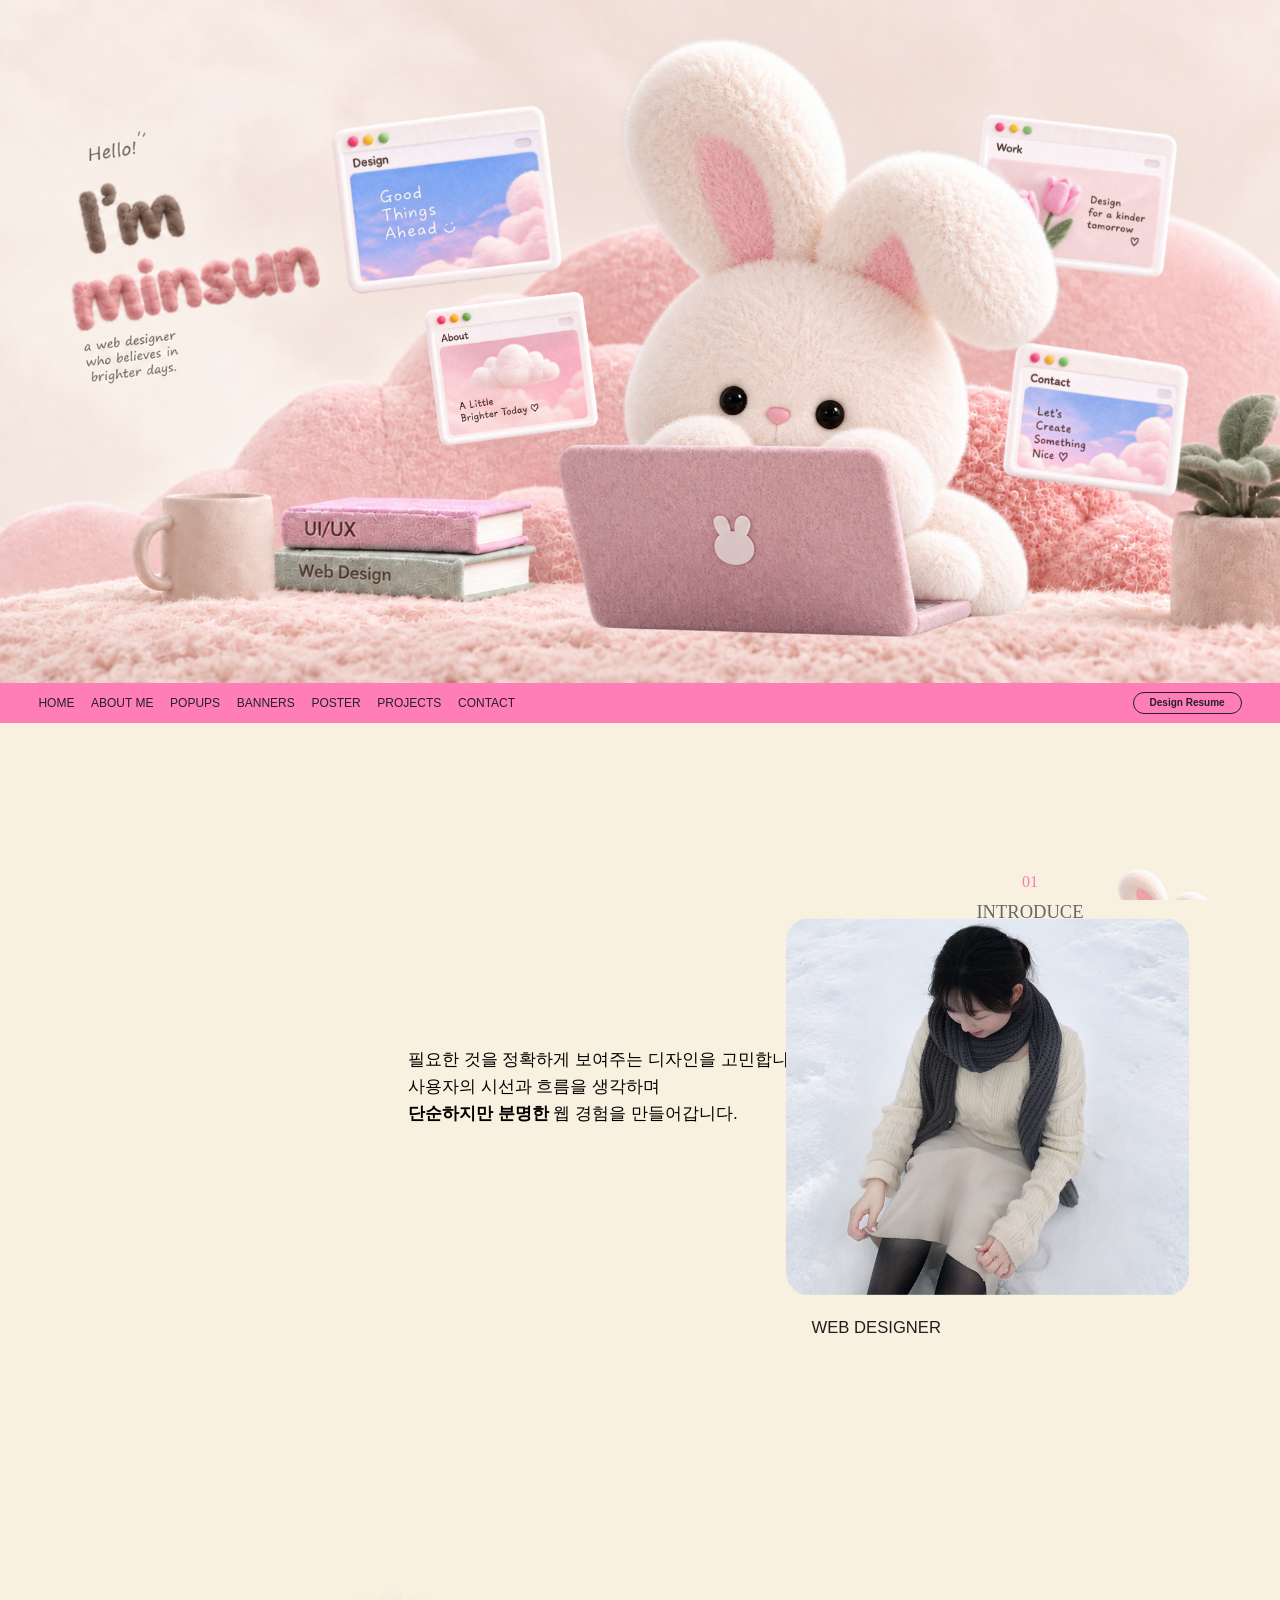
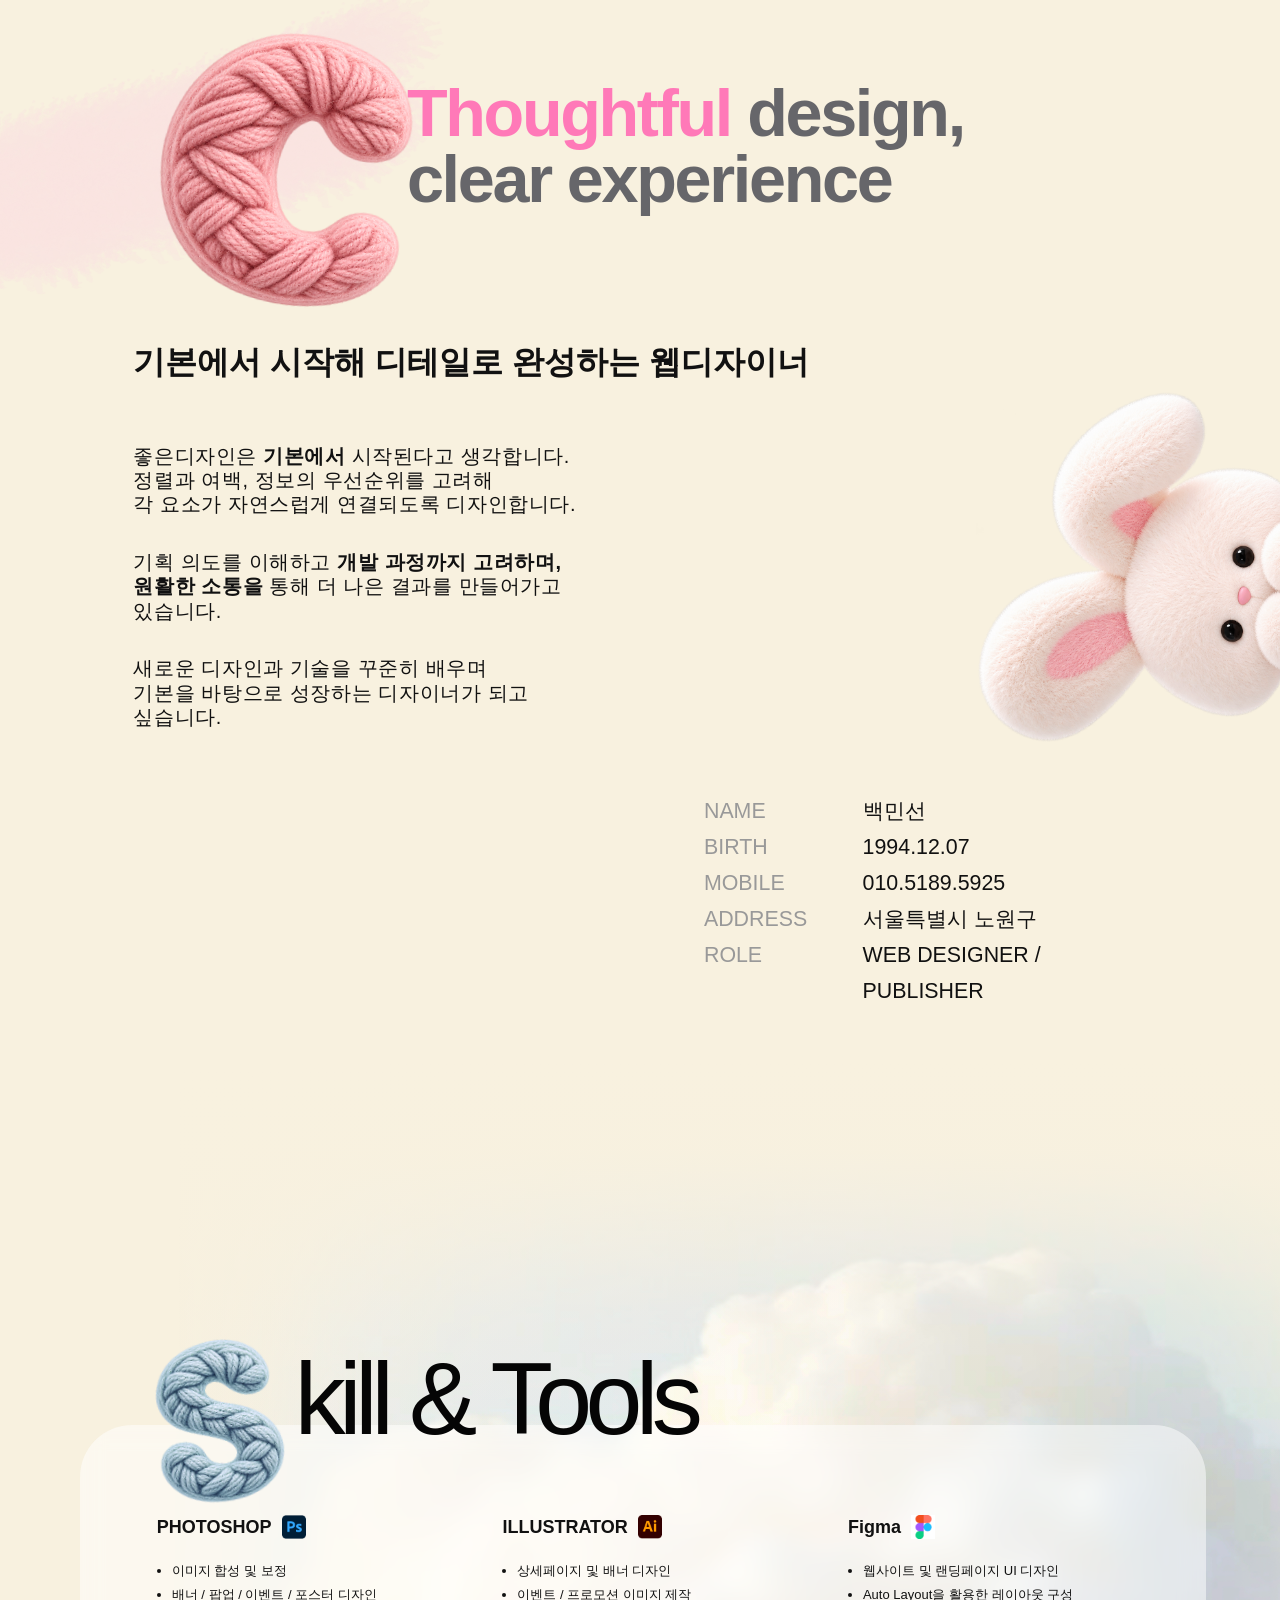
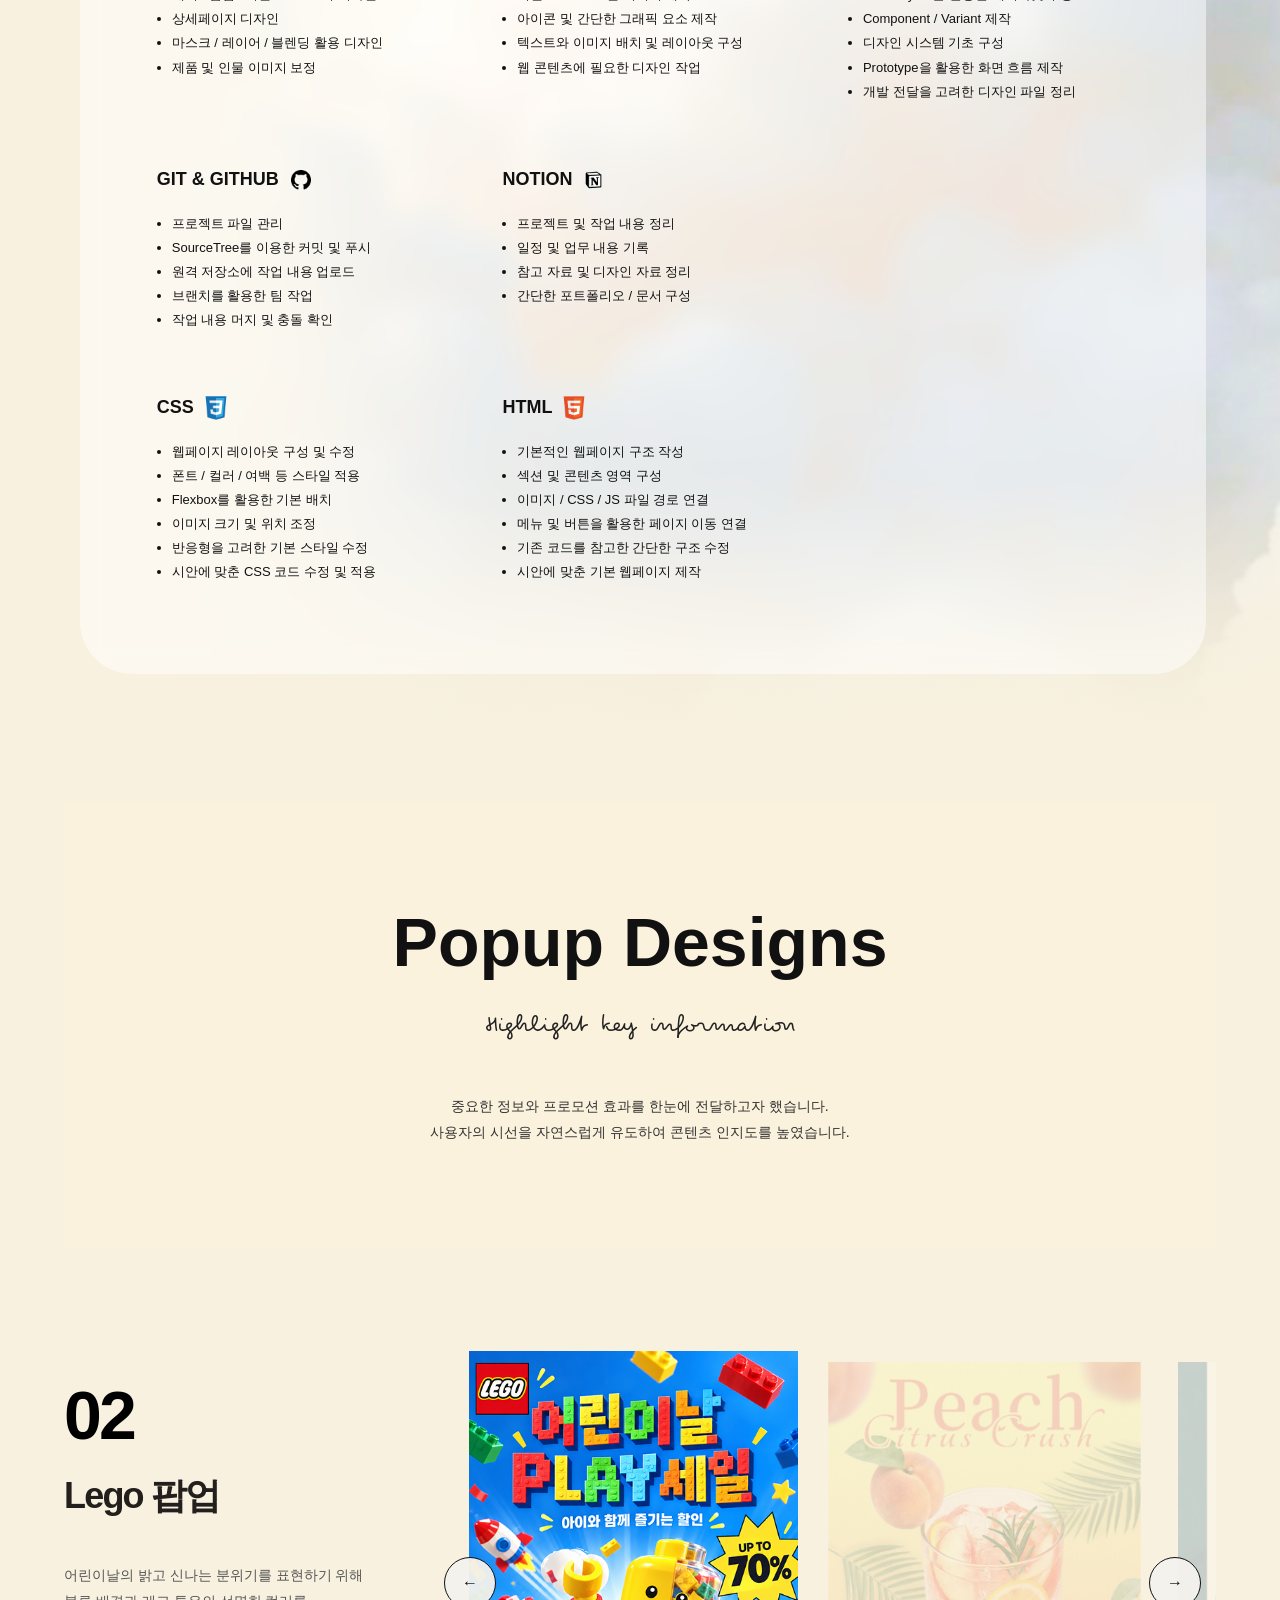
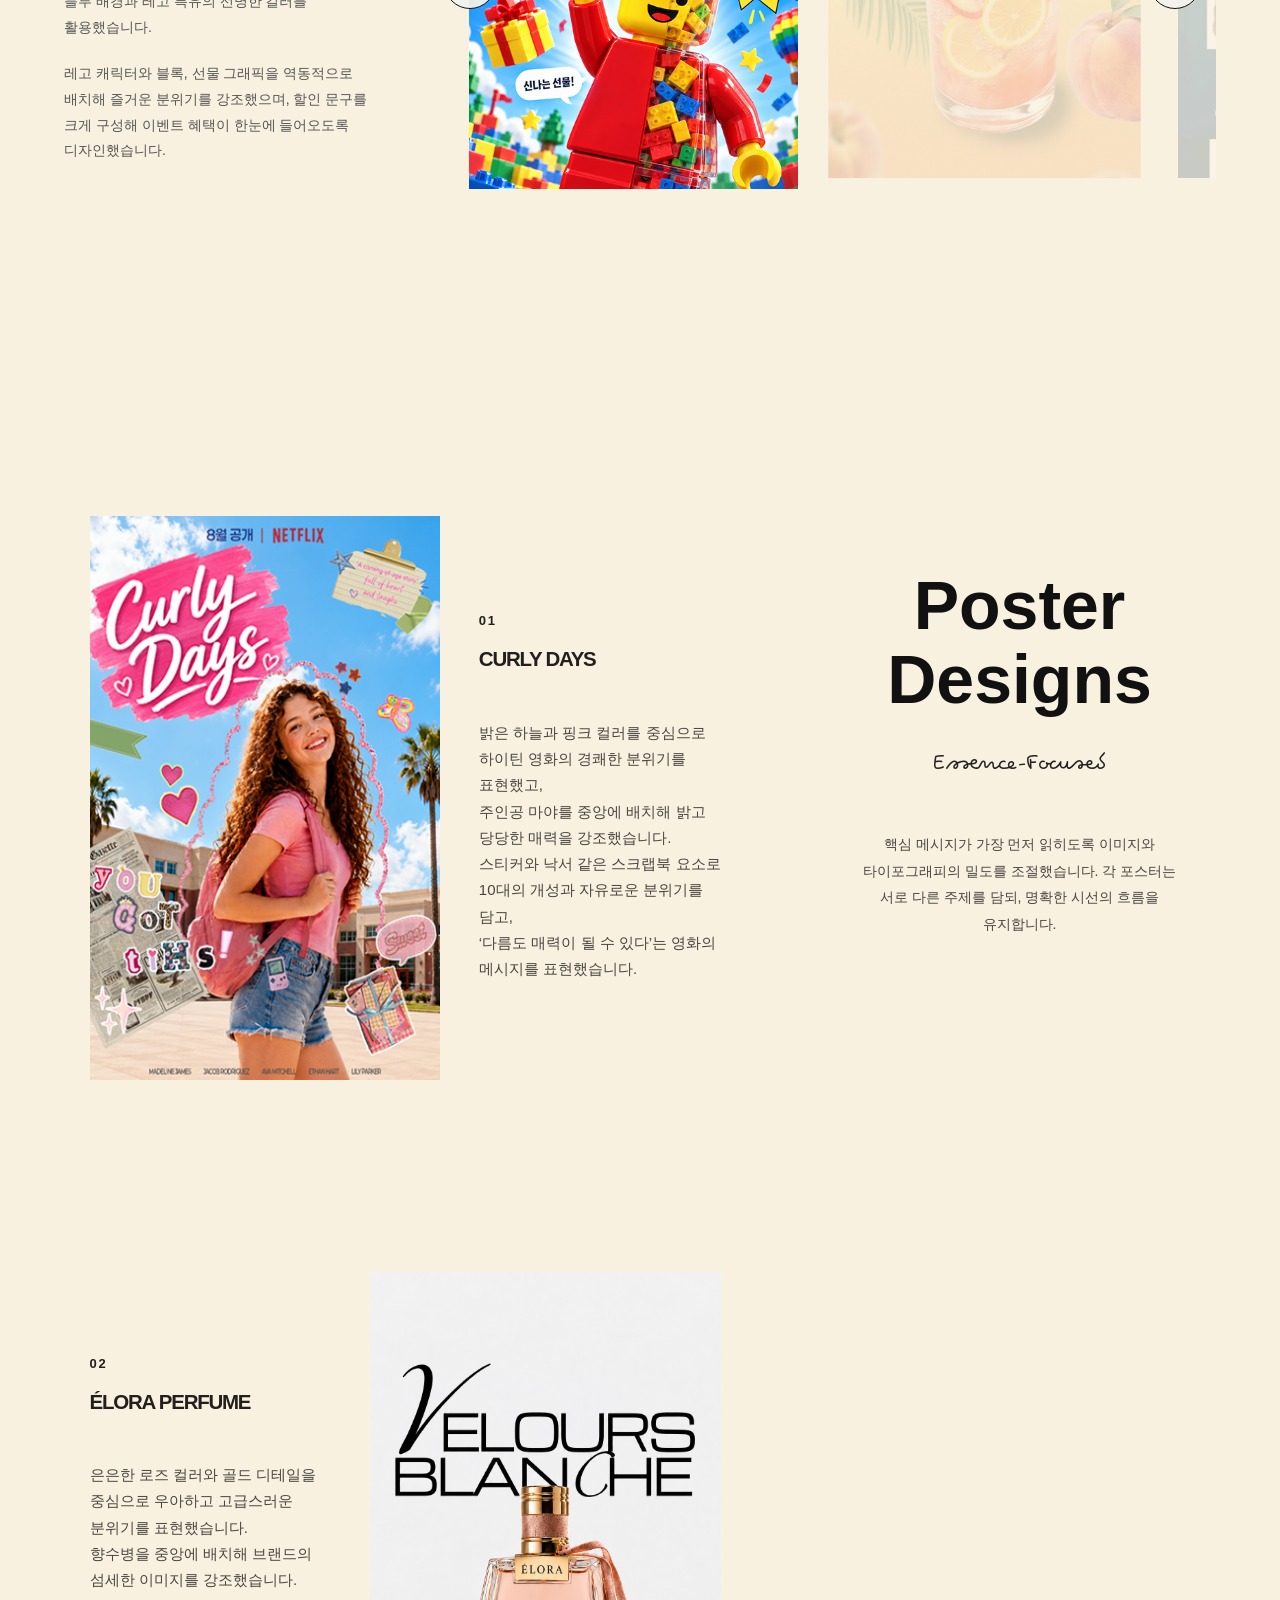
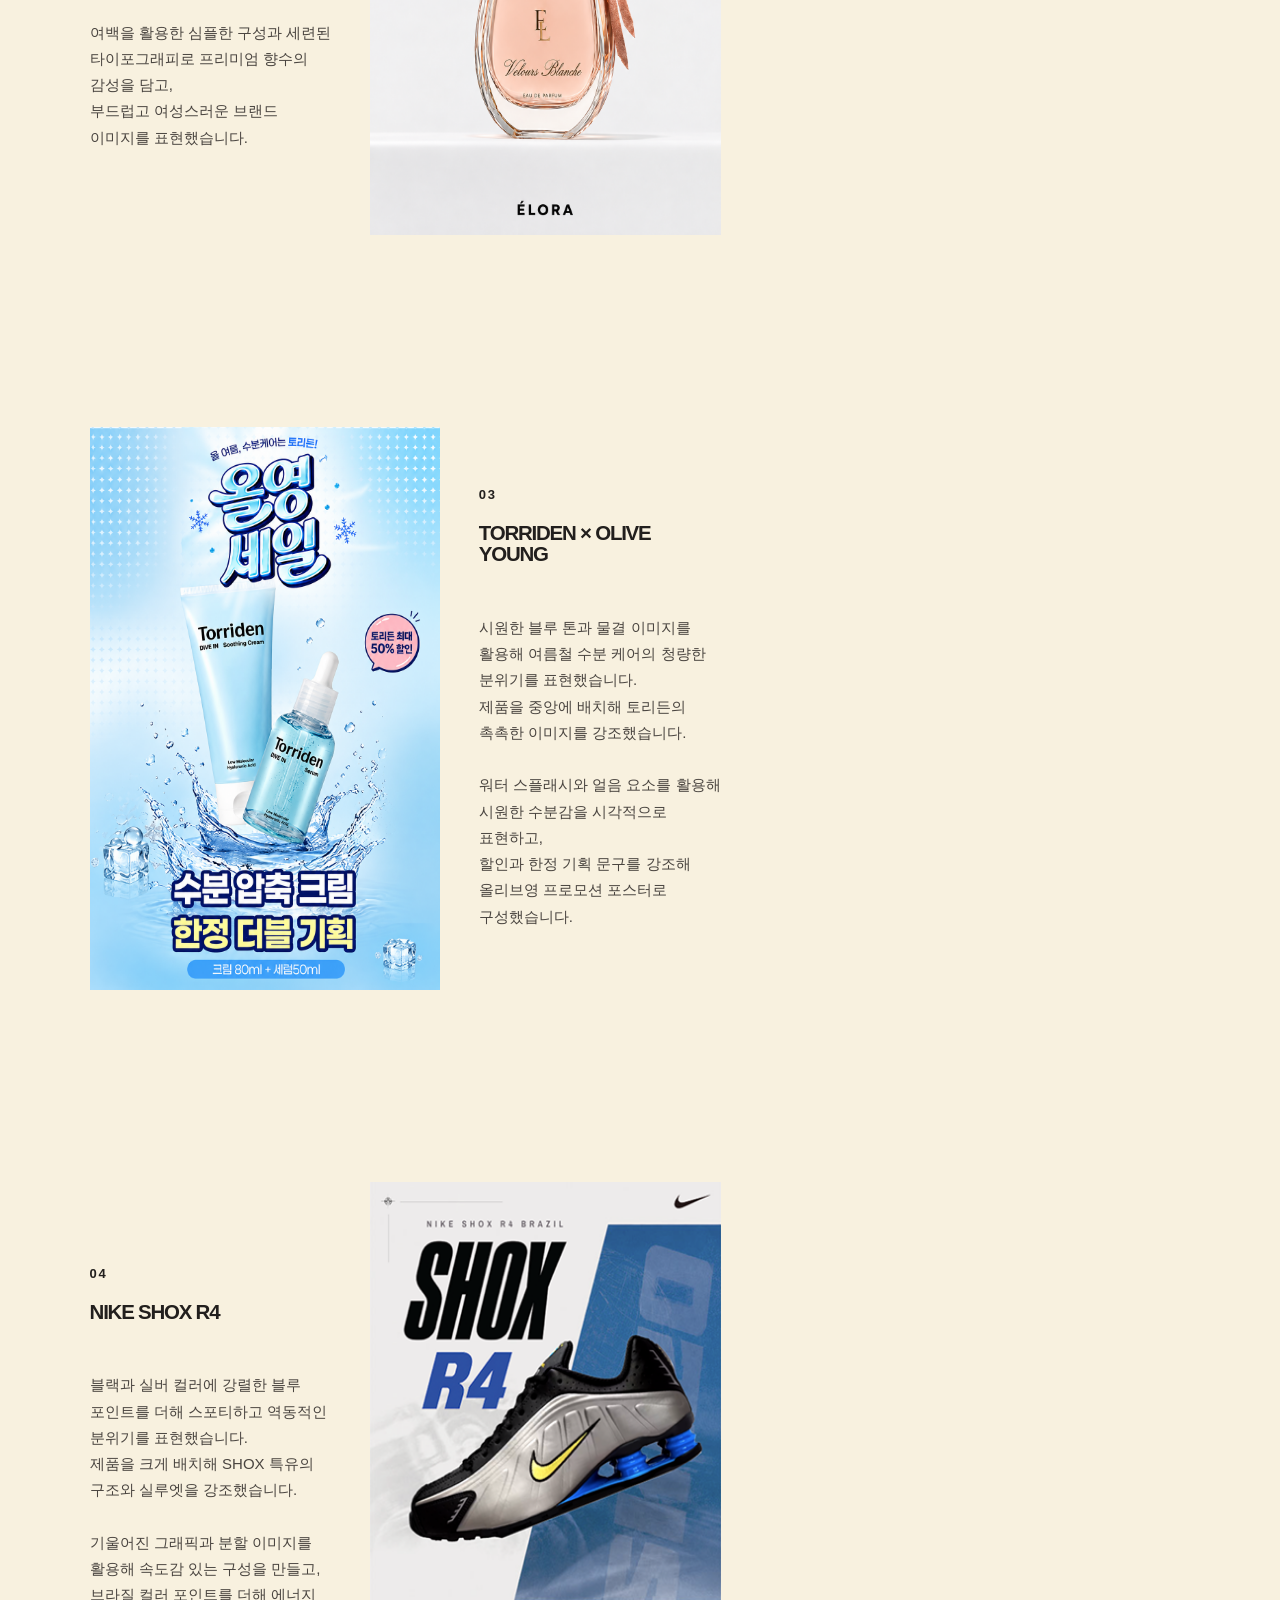
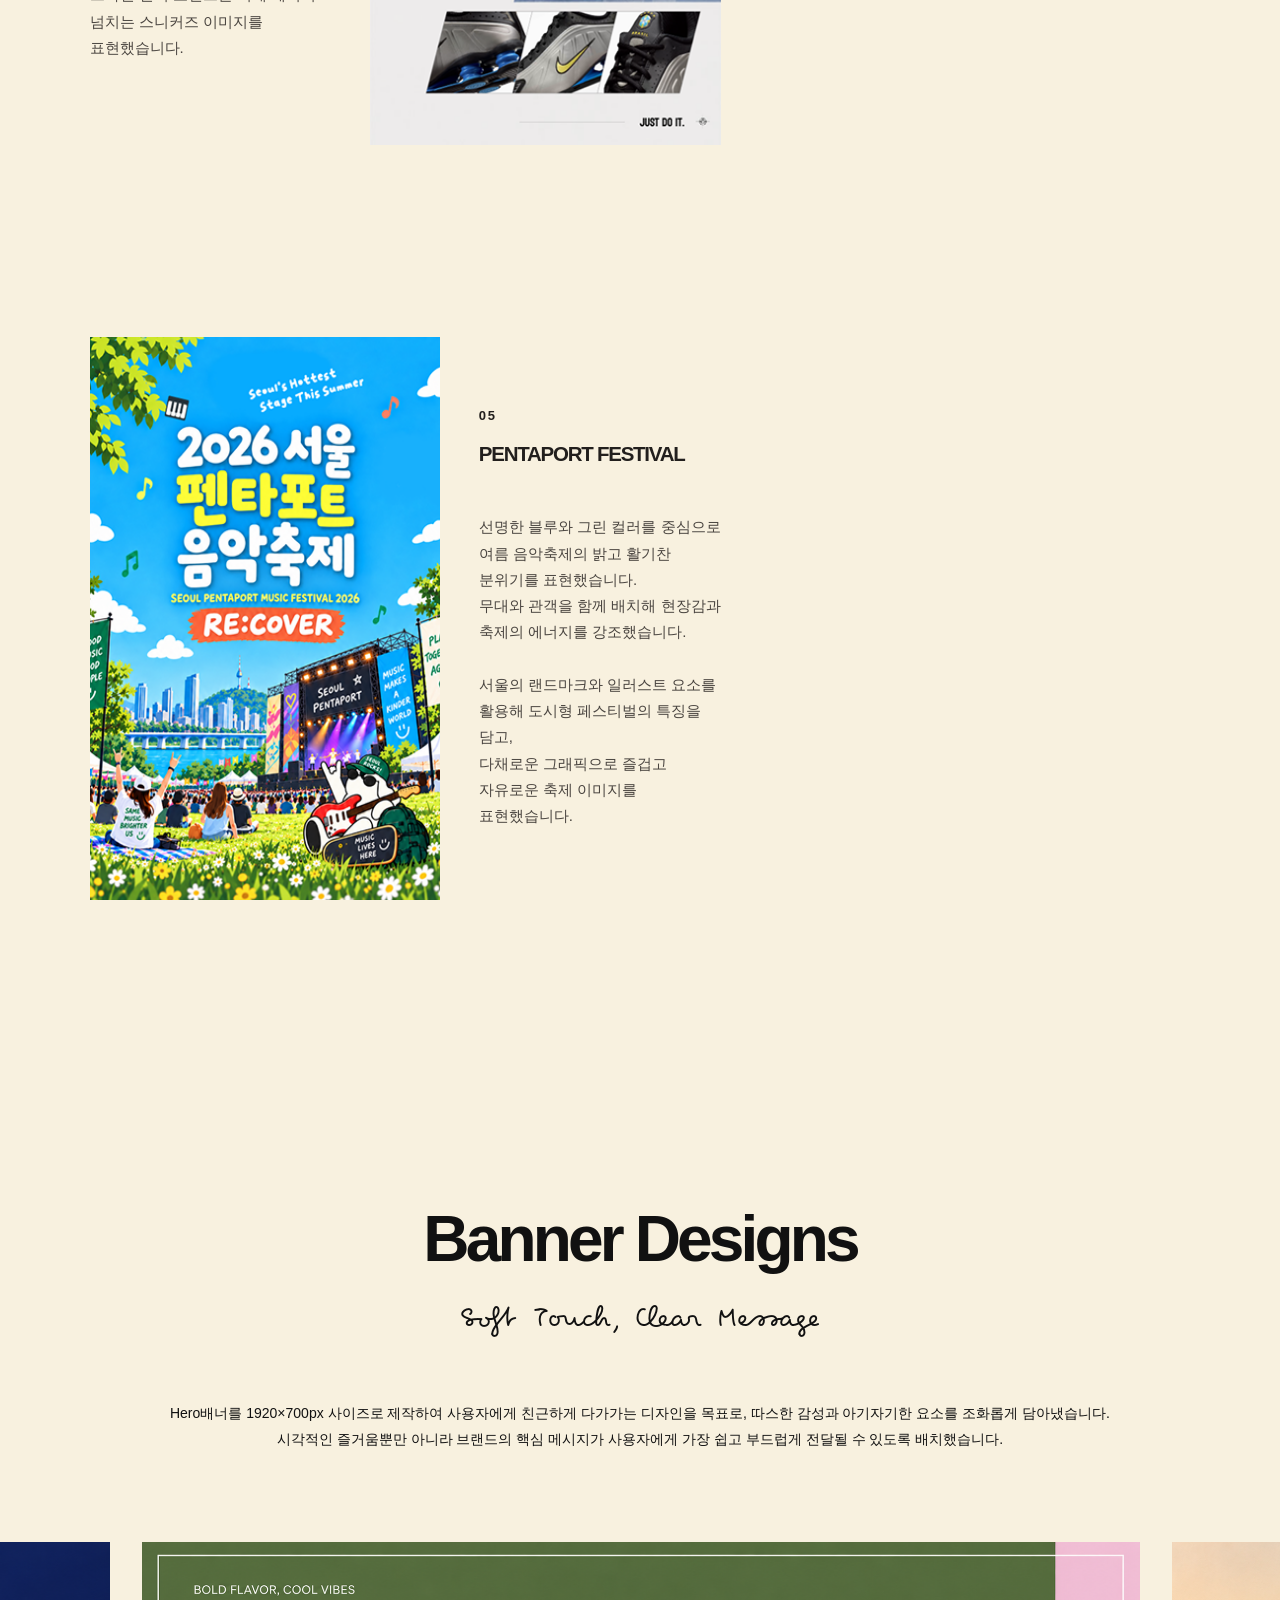
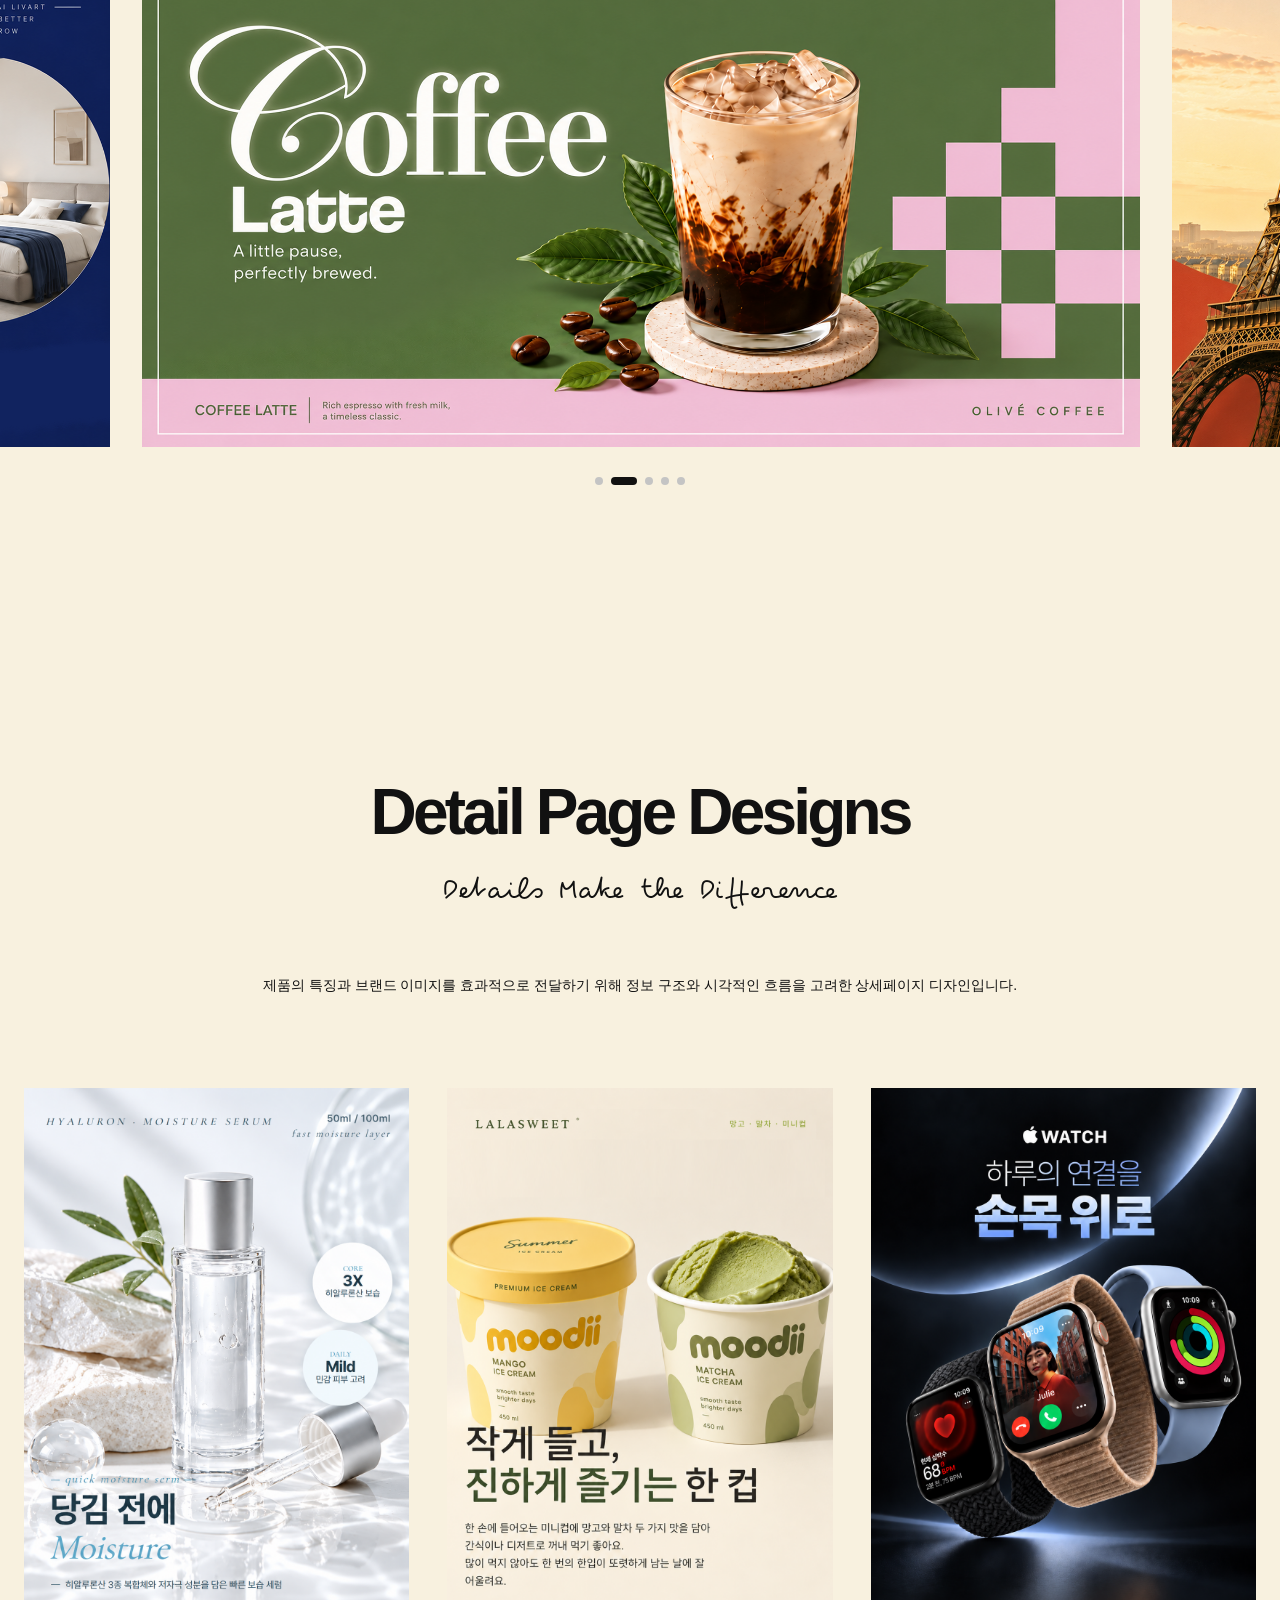
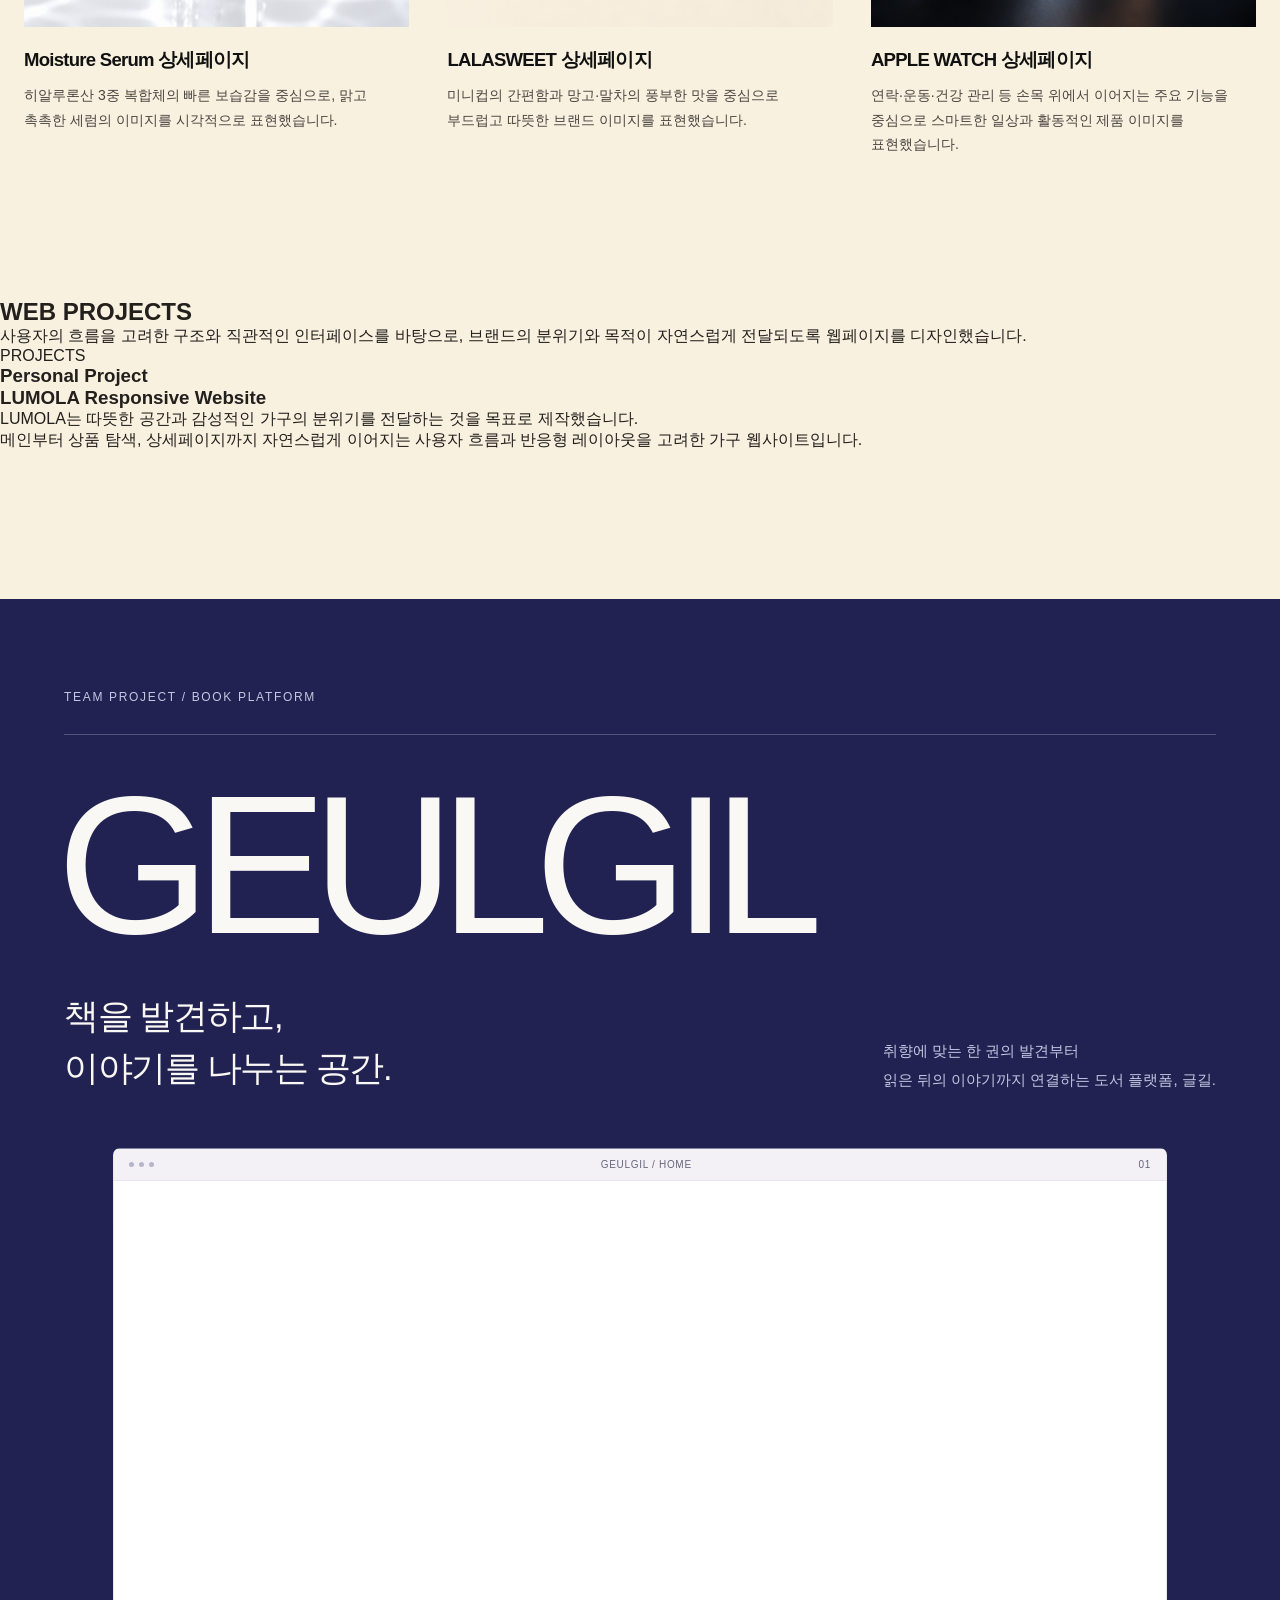
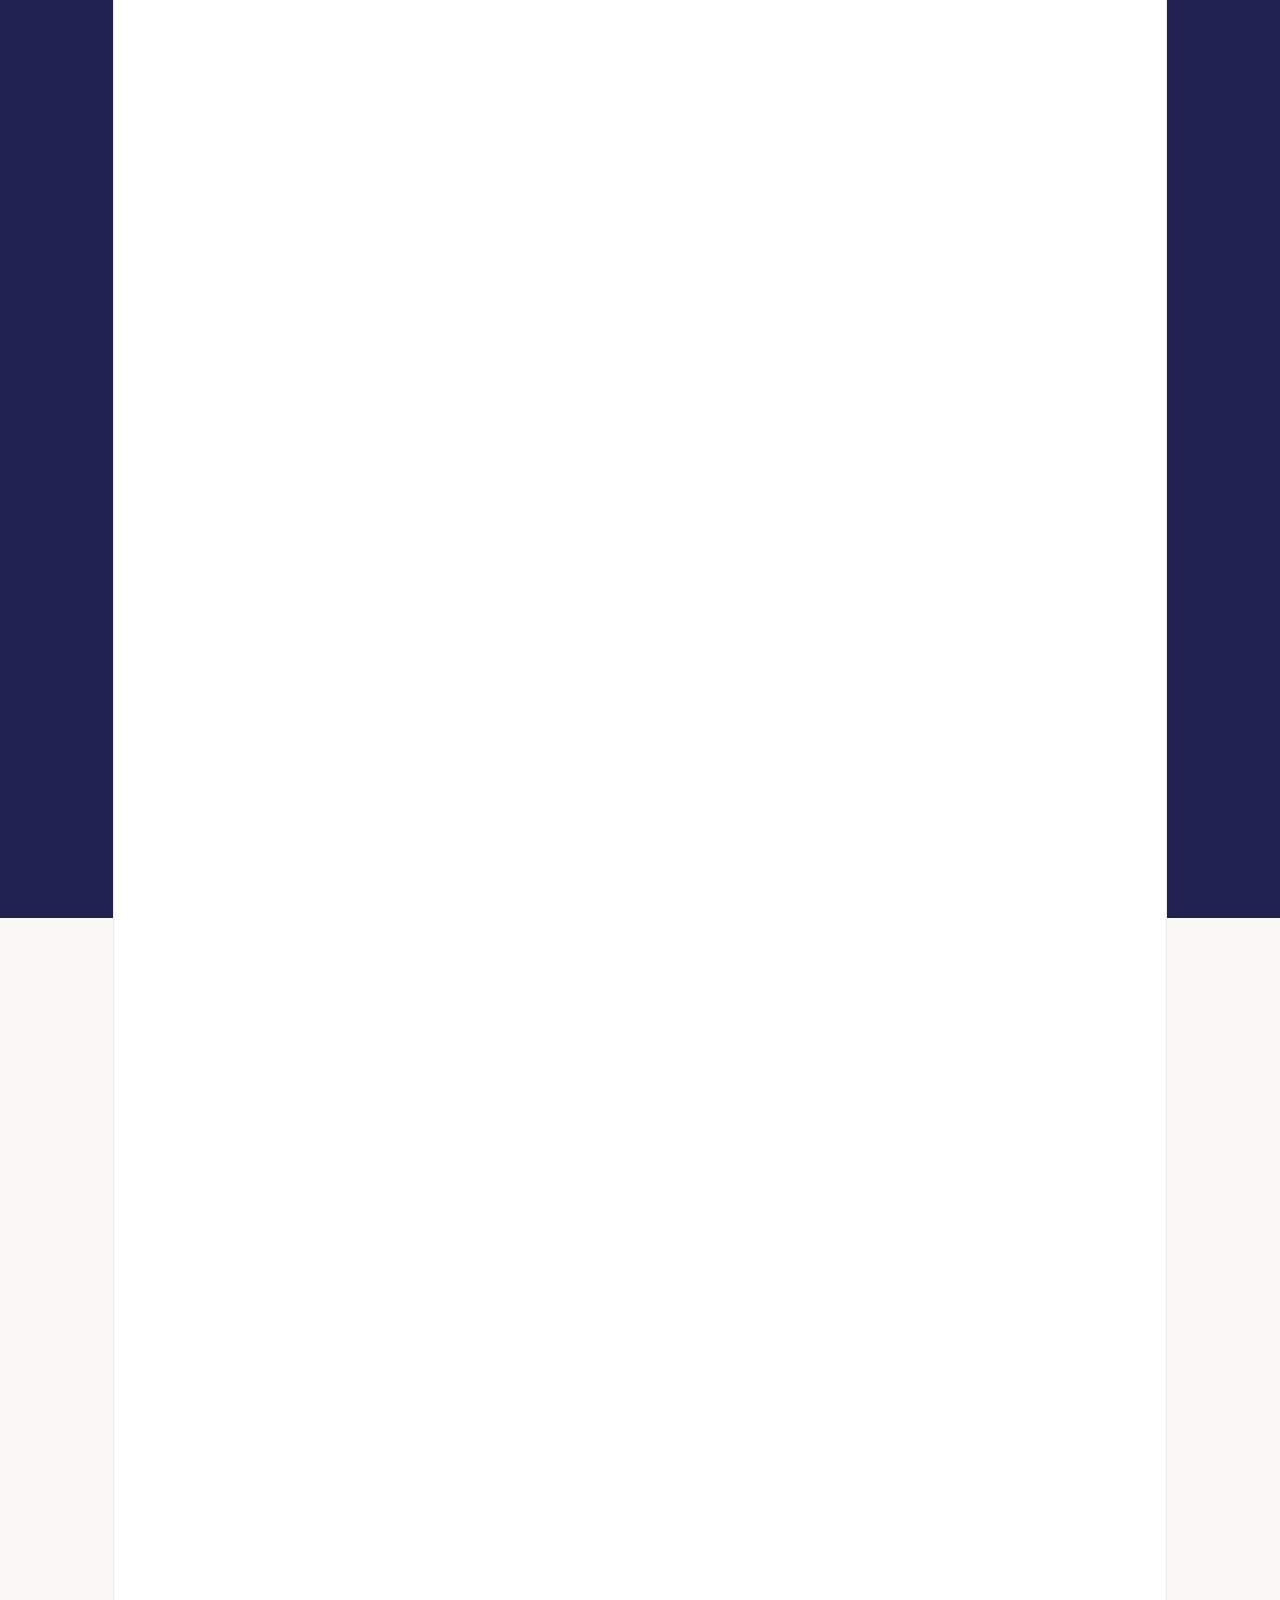
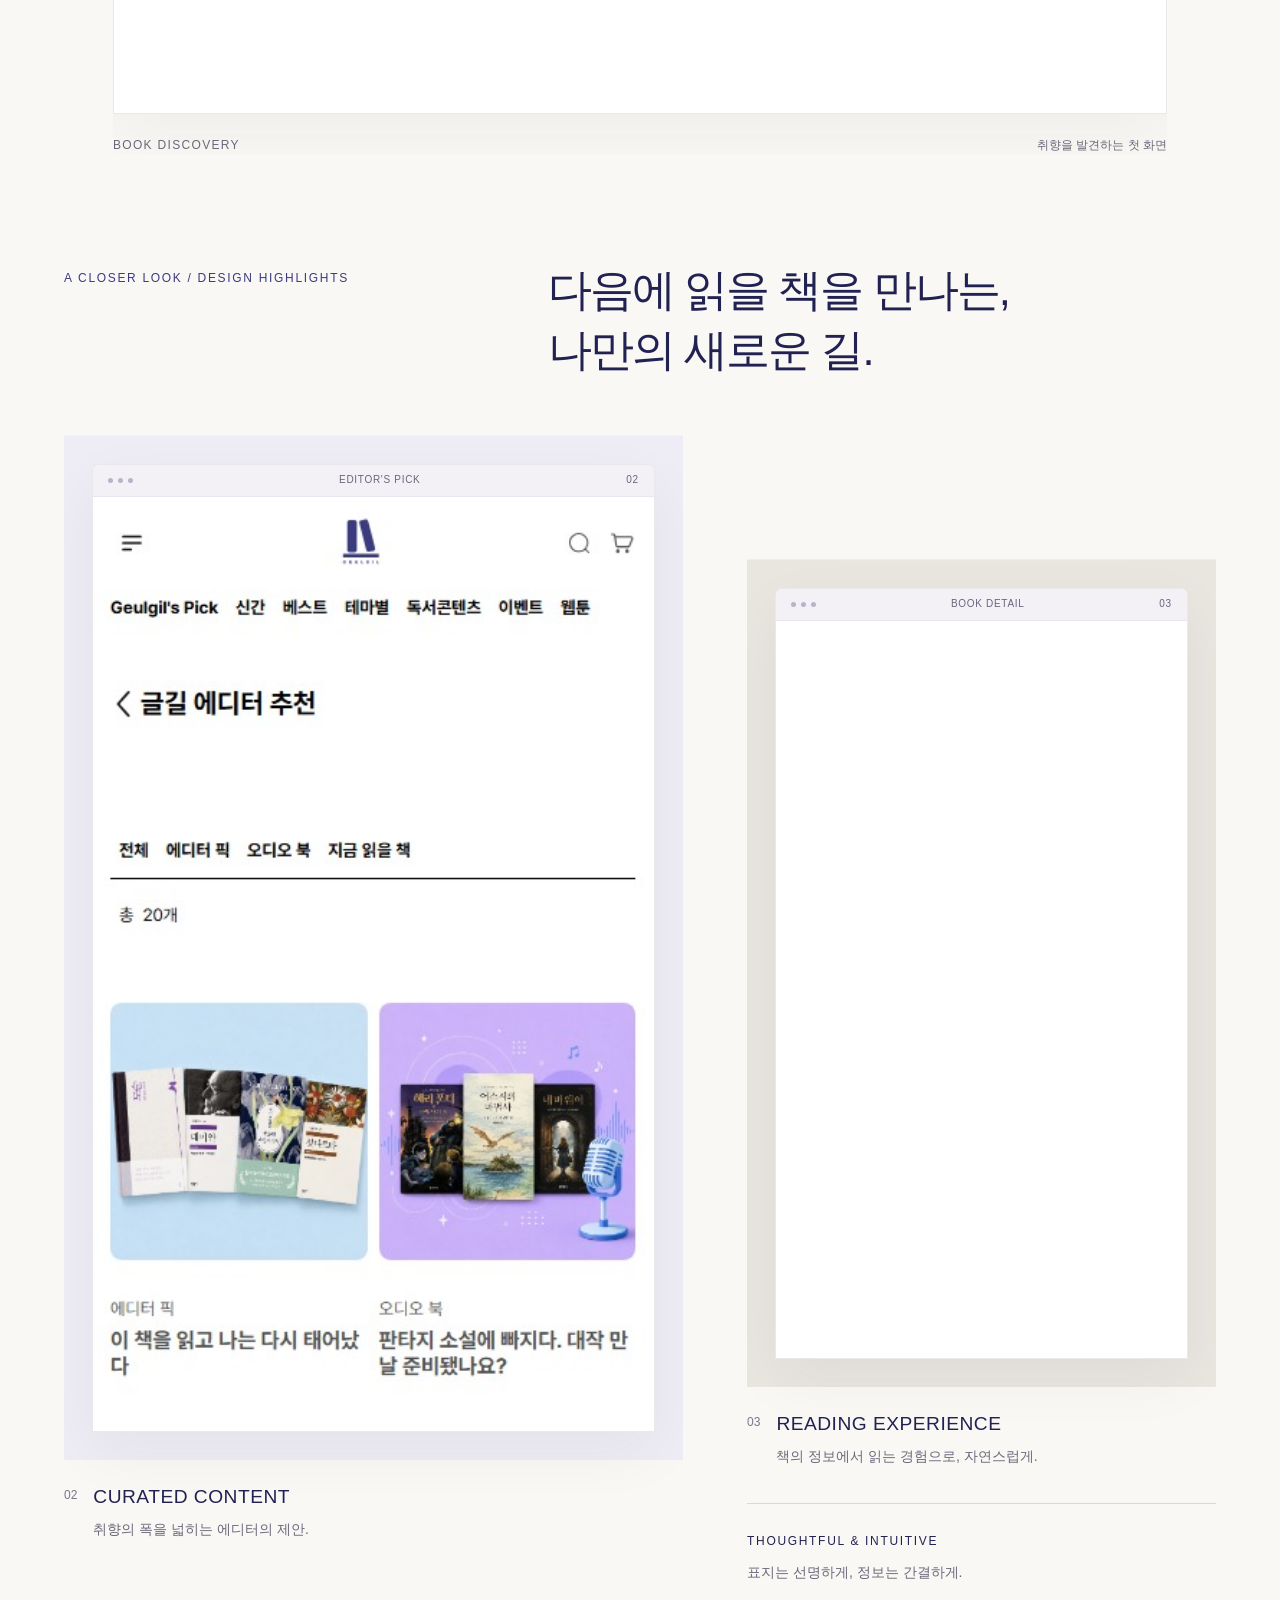
==== commit 903b3cf4: "글길 페이지 추가 완료" ====
--- a/index.html
+++ b/index.html
@@ -6,8 +6,11 @@
   <meta name="viewport" content="width=device-width, initial-scale=1.0">
 
   <link rel="stylesheet" href="./css/font.css">
-  <link rel="stylesheet" href="./css/index.css?v=7">
+  <link rel="stylesheet" href="./css/index.css?v=8">
   <link rel="stylesheet" href="./css/lumora-case.css">
+  <link rel="stylesheet" href="./css/motion.css">
+  <link rel="stylesheet" href="./css/about-rabbit.css">
+  <link rel="stylesheet" href="./css/geulgil-case.css">
   <script>
     if ('scrollRestoration' in history) {
       history.scrollRestoration = 'manual';
@@ -20,6 +23,9 @@
   </script>
   <script src="./index.js" defer></script>
   <script src="./js/lumora-case.js" defer></script>
+  <script src="./js/motion.js" defer></script>
+  <script src="./js/about-rabbit.js" defer></script>
+  <script src="./js/geulgil-case.js" defer></script>
 
   <title>백민선 포트폴리오</title>
 </head>
@@ -108,6 +114,9 @@
 
       <!-- C와 내용 -->
       <div class="Section3">
+        <div class="about-rabbit-window" aria-hidden="true">
+          <img src="./img/rabbit-peek.png" alt="" aria-hidden="true" class="about-rabbit-peek" width="1254" height="1254" decoding="async">
+        </div>
         <div class="Section3 inside">
           <div class="Section3 showcase" aria-label="디자인 메시지">
             <img src="./img/PINK.png" alt="" class="Section3 pink-brush" aria-hidden="true">
@@ -656,7 +665,7 @@
     <!-- =========================
          DESIGN
     ========================== -->
-    <section class="works" id="design" aria-labelledby="works-title">
+    <!-- <section class="works" id="design" aria-labelledby="works-title">
 
       <div class="works__header">
 
@@ -815,65 +824,186 @@
         <span>→</span>
       </p>
 
+    </section> -->
+
+
+    <header class="web-designs__intro" aria-labelledby="web-designs-title">
+      <div class="motion-rabbit motion-rabbit--web" aria-hidden="true">
+        <div class="motion-rabbit__peek"><img src="./img/rabbit-peek.png" alt="" width="1254" height="1254" loading="lazy" decoding="async"></div>
+      </div>
+
+      <div class="web-designs__content">
+        <h2 id="web-designs-title">WEB PROJECTS</h2>
+        <p class="web-designs__description">
+          사용자의 흐름을 고려한 구조와 직관적인 인터페이스를 바탕으로,<brclass="web-designs__desktop-break">
+          브랜드의 분위기와 목적이 자연스럽게 전달되도록 웹페이지를 디자인했습니다.
+        </p>
+        <p class="web-designs__label">PROJECTS</p>
+        <div class="web-designs__project">
+          <p class="web-designs__project-type"></p>
+          <h3>Personal Project <br> LUMOLA Responsive Website</h3>
+          <p class="web-designs__project-description">
+            LUMOLA는 따뜻한 공간과 감성적인 가구의 분위기를 전달하는 것을 목표로 제작했습니다.<br class="web-designs__desktop-break">
+            메인부터 상품 탐색, 상세페이지까지 자연스럽게 이어지는 사용자 흐름과 반응형 레이아웃을 고려한 가구 웹사이트입니다.
+          </p>
+        </div>
+      </div>
+    </header>
+    <!-- GEULGIL PROJECT START -->
+    <section class="geulgil-project" id="geulgil-project" aria-labelledby="geulgil-project-title">
+      <header class="geulgil-cover">
+        <div class="geulgil-container">
+          <div class="geulgil-cover__meta" data-geulgil-reveal>
+            <p class="geulgil-eyebrow">TEAM PROJECT / BOOK PLATFORM</p>
+            <span class="geulgil-brand" data-geulgil-logo="./img/GEULGIL-w.png" aria-hidden="true"></span>
+          </div>
+          <h2 id="geulgil-project-title" data-geulgil-reveal>GEULGIL</h2>
+          <div class="geulgil-cover__copy" data-geulgil-reveal>
+            <p class="geulgil-cover__lead">책을 발견하고,<br>이야기를 나누는 공간.</p>
+            <p class="geulgil-cover__summary">취향에 맞는 한 권의 발견부터<br>읽은 뒤의 이야기까지 연결하는 도서 플랫폼, 글길.</p>
+          </div>
+        </div>
+      </header>
+
+      <div class="geulgil-main">
+        <div class="geulgil-container">
+          <figure class="geulgil-main__screen" data-geulgil-reveal="image">
+            <div class="geulgil-screen">
+              <div class="geulgil-screen__bar" aria-hidden="true">
+                <span class="geulgil-screen__dots"><i></i><i></i><i></i></span>
+                <span>GEULGIL / HOME</span>
+                <span>01</span>
+              </div>
+              <div class="geulgil-screen__image">
+                <picture>
+                  <source media="(max-width: 600px)" srcset="./img/geulgil/home-mobile.jpg" width="390" height="790">
+                  <img src="./img/geulgil/home.jpg" alt="글길 메인 화면: 오늘의 추천도서 배너와 신간, 베스트, 테마별 도서를 탐색하는 카테고리" width="1440" height="1180" loading="lazy" decoding="async">
+                </picture>
+              </div>
+            </div>
+            <figcaption class="geulgil-main__caption"><span>BOOK DISCOVERY</span><span>취향을 발견하는 첫 화면</span></figcaption>
+          </figure>
+        </div>
+      </div>
+
+      <div class="geulgil-showcase">
+        <div class="geulgil-container">
+          <div class="geulgil-showcase__heading" data-geulgil-reveal>
+            <p class="geulgil-eyebrow">A CLOSER LOOK / DESIGN HIGHLIGHTS</p>
+            <h3>다음에 읽을 책을 만나는,<br>나만의 새로운 길.</h3>
+          </div>
+          <div class="geulgil-showcase__grid">
+            <figure class="geulgil-feature" data-geulgil-reveal="image">
+              <div class="geulgil-feature__visual">
+                <div class="geulgil-screen">
+                  <div class="geulgil-screen__bar" aria-hidden="true">
+                    <span class="geulgil-screen__dots"><i></i><i></i><i></i></span>
+                    <span>EDITOR'S PICK</span><span>02</span>
+                  </div>
+                  <div class="geulgil-screen__image">
+                    <picture>
+                      <source media="(max-width: 600px)" srcset="./img/geulgil/curator-mobile.jpg" width="390" height="650">
+                      <img src="./img/geulgil/curator.jpg" alt="글길 에디터 추천 화면: 에디터 픽, 오디오북, 지금 읽을 책을 이미지 중심으로 소개하는 큐레이션" width="1440" height="1200" loading="lazy" decoding="async">
+                    </picture>
+                  </div>
+                </div>
+              </div>
+              <figcaption class="geulgil-feature__caption">
+                <span class="geulgil-feature__number">02</span>
+                <div><h4>CURATED CONTENT</h4><p>취향의 폭을 넓히는 에디터의 제안.</p></div>
+              </figcaption>
+            </figure>
+            <div class="geulgil-feature geulgil-feature--detail">
+              <figure data-geulgil-reveal="image">
+                <div class="geulgil-feature__visual">
+                  <div class="geulgil-screen">
+                    <div class="geulgil-screen__bar" aria-hidden="true">
+                      <span class="geulgil-screen__dots"><i></i><i></i><i></i></span>
+                      <span>BOOK DETAIL</span><span>03</span>
+                    </div>
+                    <div class="geulgil-screen__image">
+                      <picture>
+                        <source media="(max-width: 600px)" srcset="./img/geulgil/shopping-purchase-mobile.jpg" width="390" height="700">
+                        <img src="./img/geulgil/shopping-purchase.jpg" alt="글길 슈퍼호스트 도서 상세 화면: 평점, 도서 정보와 구매 버튼을 정돈한 인터페이스" width="1440" height="1100" loading="lazy" decoding="async">
+                      </picture>
+                    </div>
+                  </div>
+                </div>
+                <figcaption class="geulgil-feature__caption">
+                  <span class="geulgil-feature__number">03</span>
+                  <div><h4>READING EXPERIENCE</h4><p>책의 정보에서 읽는 경험으로, 자연스럽게.</p></div>
+                </figcaption>
+              </figure>
+              <div class="geulgil-feature__note" data-geulgil-reveal>
+                <span class="geulgil-eyebrow">THOUGHTFUL &amp; INTUITIVE</span>
+                <p>표지는 선명하게, 정보는 간결하게.</p>
+              </div>
+            </div>
+          </div>
+        </div>
+      </div>
+
+      <div class="geulgil-outro">
+        <div class="geulgil-container geulgil-outro__inner" data-geulgil-reveal>
+          <div class="geulgil-outro__brand">
+            <span class="geulgil-brand" data-geulgil-logo="./img/GEULGIL-b.png" aria-hidden="true"></span>
+            <div><p class="geulgil-outro__line">당신의 다음 이야기는?</p><p class="geulgil-outro__sub">글길에서 직접 만나보세요.</p></div>
+          </div>
+          <a class="geulgil-link" href="https://magellan4746.github.io/geulgil-team_project/" target="_blank" rel="noopener noreferrer" aria-label="VIEW WEBSITE ↗ — 글길 웹사이트, 새 탭에서 열기">VIEW WEBSITE <span class="geulgil-link__arrow" aria-hidden="true">↗</span></a>
+        </div>
+      </div>
     </section>
-
-
+    <!-- GEULGIL PROJECT END -->
 
     <!-- =========================
          LUMORA PERSONAL PROJECT
     ========================== -->
     <section class="lumora-project" id="lumora-project" aria-labelledby="lumora-project-title">
-      <div class="lumora-project__inner">
-        <header class="lumora-project__intro" data-lumora-reveal>
-          <p class="lumora-project__eyebrow"><span>06 / SELECTED WEB PROJECT</span><span>DESIGNED &amp; BUILT BY
-              MINSUN</span></p>
-          <div class="lumora-project__intro-grid">
+      <!-- 01 / Project intro -->
+      <header class="lumora-scene lumora-intro">
+        <div class="lumora-container">
+          <!-- <p class="lumora-kicker" data-lumora-reveal>01 / PROJECT INTRO</p> -->
+          <div class="lumora-intro__heading" data-lumora-reveal>
+            <h2 id="lumora-project-title">LUMORA</h2>
+            <p>가구를 고르는 순간도,<br>편안한 경험이 되도록.</p>
+          </div>
+          <div class="lumora-intro__summary" data-lumora-reveal>
+            <p>자연의 온기를 담은 가구 브랜드 웹사이트.<br>공간의 분위기에서 제품의 발견까지, 하나의 흐름으로 연결했습니다.</p>
+            <a class="lumora-button" href="./projects/lumora/index.html" target="_blank" rel="noopener">사이트 직접 보기 <span
+                aria-hidden="true">↗</span></a>
+          </div>
+          <figure class="lumora-intro__visual" data-lumora-reveal>
+            <picture>
+              <source media="(max-width: 600px)" srcset="./projects/lumora/img/heromo1%20.jpg">
+              <img src="./projects/lumora/img/heropc1.jpg" alt="햇빛과 원목, 크림색 가구가 어우러진 LUMORA의 브랜드 비주얼" width="1920"
+                height="810" loading="lazy">
+            </picture>
+          </figure>
+          <dl class="lumora-intro__facts">
             <div>
-              <p class="lumora-project__overline">A considered space. A considered experience.</p>
-              <h2 id="lumora-project-title">LUMORA<span aria-hidden="true">↗</span></h2>
-              <p class="lumora-project__type">FURNITURE E-COMMERCE · RESPONSIVE WEB</p>
-              <div class="lumora-project__actions">
-                <a class="lumora-button" href="./projects/lumora/index.html" target="_blank" rel="noopener">사이트 직접 보기
-                  <span aria-hidden="true">↗</span></a>
-                <a class="lumora-text-link" href="#lumora-live">화면 안에서 체험하기 <span aria-hidden="true">↓</span></a>
-              </div>
-            </div>
-            <div class="lumora-project__summary">
-              <p>가구를 고르는 과정까지,<br>편안하게.</p>
-              <p class="lumora-project__description">따뜻한 공간에 시선이 머물고, 마음에 드는 가구를 발견하고, 필요한 정보를 확인하는 흐름. 브랜드의 분위기와 쇼핑의
-                편의성을 함께 설계했습니다.</p>
-              <dl>
-                <div>
-                  <dt>ROLE</dt>
-                  <dd>기획 · UI 디자인 · 퍼블리싱</dd>
-                </div>
-                <div>
-                  <dt>BUILD</dt>
-                  <dd>HTML · CSS · JavaScript</dd>
-                </div>
-                <div>
-                  <dt>DEVICE</dt>
-                  <dd>PC · Tablet · Mobile</dd>
-                </div>
-              </dl>
-            </div>
-          </div>
-          <nav class="lumora-project__index" aria-label="LUMORA 프로젝트 목차">
-            <a href="#lumora-main"><span>01</span>Live website</a>
-            <a href="#lumora-collection"><span>02</span>Collection</a>
-            <a href="#lumora-ui"><span>03</span>Design decisions</a>
-            <a href="#lumora-detail"><span>04</span>Product detail</a>
-            <a href="#lumora-responsive"><span>05</span>Responsive</a>
-          </nav>
-        </header>
-
-        <article class="lumora-chapter lumora-chapter--main" id="lumora-main" aria-labelledby="lumora-main-title">
-          <div class="lumora-chapter__heading" data-lumora-reveal>
+              <dt>참여</dt>
+              <dd>기획 · UI 디자인 · 퍼블리싱</dd>
+            </div>
             <div>
-              <p class="lumora-kicker">01 / THE FIRST IMPRESSION</p>
-              <h3 id="lumora-main-title">분위기로 시작해,<br><em>경험으로 이어지도록.</em></h3>
-            </div>
-            <p>넓은 공간 이미지와 여백으로 브랜드의 첫인상을 전합니다. 아래 화면은 실제로 작동하는 사이트입니다. 메뉴와 상품을 눌러 탐색하고, 기기별 레이아웃도 비교해 보세요.</p>
+              <dt>구현</dt>
+              <dd>HTML · CSS · JavaScript</dd>
+            </div>
+            <div>
+              <dt>환경</dt>
+              <dd>PC · Tablet · Mobile</dd>
+            </div>
+          </dl>
+        </div>
+      </header>
+
+      <!-- 02 / Live preview -->
+      <article class="lumora-scene lumora-scene--white lumora-preview-scene" id="lumora-main"
+        aria-labelledby="lumora-main-title">
+        <div class="lumora-container">
+          <div class="lumora-heading" data-lumora-reveal>
+            <!-- <p class="lumora-kicker">02 / LIVE PREVIEW</p> -->
+            <h3 id="lumora-main-title">분위기로 시작해,<br><em>경험으로 이어지도록.</em></h3>
+            <p class="lumora-lead">지금, 화면 안에서 LUMORA를 둘러보세요.<br>메뉴를 누르고 상품을 살펴보며 기기별 화면도 바꿔볼 수 있습니다.</p>
           </div>
           <div class="lumora-live" id="lumora-live">
             <div class="lumora-live__toolbar">
@@ -895,258 +1025,168 @@
                 <button type="button" data-page="collection" aria-pressed="false">Collection</button>
                 <button type="button" data-page="product" aria-pressed="false">Product</button>
               </div>
-              <span id="lumora-page-label">lumora / home</span>
-              <button type="button" id="lumora-reload" aria-label="미리보기 처음부터 보기">↻</button>
+              <span id="lumora-page-label">브랜드 홈</span>
+              <button type="button" id="lumora-reload" aria-label="미리보기 새로고침">↻</button>
             </div>
             <div id="lumora-live-panel" role="tabpanel" aria-labelledby="lumora-device-desktop">
               <div class="lumora-live__stage" id="lumora-frame-stage">
                 <div class="lumora-live__shell" id="lumora-frame-shell">
                   <iframe id="lumora-live-frame" src="./projects/lumora/index.html?embed=1"
-                    title="LUMORA 실제 사이트 — PC 미리보기" loading="lazy"></iframe>
+                    title="LUMORA 브랜드 홈 · 실제 사이트 미리보기" loading="lazy"></iframe>
                 </div>
               </div>
             </div>
             <div class="lumora-live__foot">
-              <p id="lumora-device-description" aria-live="polite">넓은 화면에서 공간 이미지와 상품을 여유 있게 탐색합니다.</p><span
-                id="lumora-viewport-size">1440 × 900</span>
-            </div>
-          </div>
-          <p class="lumora-caption">TRY IT <span>화면 안에서 스크롤하거나 메뉴를 눌러보세요. 구매 과정은 결제 없이 체험할 수 있습니다.</span></p>
-        </article>
-
-        <article class="lumora-chapter lumora-chapter--collection" id="lumora-collection"
-          aria-labelledby="lumora-collection-title">
-          <div class="lumora-chapter__heading" data-lumora-reveal>
-            <div>
-              <p class="lumora-kicker">02 / FIND YOUR FURNITURE</p>
-              <h3 id="lumora-collection-title">취향을 발견하는<br><em>탐색의 리듬.</em></h3>
-            </div>
-            <p>가구가 놓인 장면을 먼저 보여주고, 이름과 가격은 같은 위치에 정렬했습니다. 공간별 분류로 선택의 범위를 좁히고, 상품 간 비교는 더 쉽게 만들었습니다.</p>
-          </div>
-          <div class="lumora-collection" data-lumora-reveal>
-            <div class="lumora-collection__top">
-              <p>Objects for everyday living.</p><span>CURATED SELECTION / 06</span>
-            </div>
-            <div class="lumora-collection__bar">
-              <div class="lumora-collection__filters" role="group" aria-label="공간별 상품 필터">
-                <button type="button" data-collection-filter="all" aria-pressed="true">전체</button>
-                <button type="button" data-collection-filter="living" aria-pressed="false">거실</button>
-                <button type="button" data-collection-filter="dining" aria-pressed="false">다이닝</button>
-                <button type="button" data-collection-filter="bedroom" aria-pressed="false">침실</button>
-              </div>
-              <span id="lumora-collection-count" role="status">6개의 가구</span>
-            </div>
-            <div class="lumora-collection__grid">
-              <a class="lumora-item" data-collection-item data-category="living"
-                href="./projects/lumora/list.html?category=living" target="_blank" rel="noopener">
-                <div class="lumora-item__image"><img src="./projects/lumora/img/list/list%201.png"
-                    alt="밝은 거실의 Aven Sofa" loading="lazy" width="500" height="500"><span aria-hidden="true">컬렉션 보기
-                    ↗</span></div>
-                <div class="lumora-item__meta"><span>LIVING / SOFA</span><span>01</span></div>
-                <h4>Aven Sofa</h4>
-                <p>부드러운 곡선, 넉넉한 깊이</p><strong>1,000,000원</strong>
-              </a>
-              <a class="lumora-item" data-collection-item data-category="dining"
-                href="./projects/lumora/list.html?category=dining" target="_blank" rel="noopener">
-                <div class="lumora-item__image"><img src="./projects/lumora/img/list/list%202.png"
-                    alt="원목 Oak 다이닝 테이블과 의자" loading="lazy" width="500" height="500"><span aria-hidden="true">컬렉션 보기
-                    ↗</span></div>
-                <div class="lumora-item__meta"><span>DINING / TABLE</span><span>02</span></div>
-                <h4>Oak Dining Table</h4>
-                <p>함께하는 시간을 위한 따뜻한 우드</p><strong>1,680,000원</strong>
-              </a>
-              <a class="lumora-item" data-collection-item data-category="bedroom"
-                href="./projects/lumora/list.html?category=bedroom" target="_blank" rel="noopener">
-                <div class="lumora-item__image"><img src="./projects/lumora/img/list/list%204.png"
-                    alt="편안한 침실의 Mera 패브릭 침대" loading="lazy" width="500" height="500"><span aria-hidden="true">컬렉션 보기
-                    ↗</span></div>
-                <div class="lumora-item__meta"><span>BEDROOM / BED</span><span>03</span></div>
-                <h4>Mera Bed</h4>
-                <p>낮고 안정적인 실루엣의 편안함</p><strong>328,000원</strong>
-              </a>
-              <a class="lumora-item" data-collection-item data-category="living"
-                href="./projects/lumora/list.html?category=living" target="_blank" rel="noopener">
-                <div class="lumora-item__image"><img src="./projects/lumora/img/list/list%207.png"
-                    alt="자연스러운 스톤 상판의 Nuel 커피 테이블" loading="lazy" width="500" height="500"><span aria-hidden="true">컬렉션
-                    보기 ↗</span></div>
-                <div class="lumora-item__meta"><span>LIVING / TABLE</span><span>04</span></div>
-                <h4>Nuel Coffee Table</h4>
-                <p>거실에 더하는 차분한 균형</p><strong>760,000원</strong>
-              </a>
-              <a class="lumora-item" data-collection-item data-category="dining"
-                href="./projects/lumora/list.html?category=dining" target="_blank" rel="noopener">
-                <div class="lumora-item__image"><img src="./projects/lumora/img/list/list%2010.png"
-                    alt="패브릭과 우드가 어우러진 벨로 벤치" loading="lazy" width="500" height="500"><span aria-hidden="true">컬렉션 보기
-                    ↗</span></div>
-                <div class="lumora-item__meta"><span>DINING / BENCH</span><span>05</span></div>
-                <h4>Bello Bench</h4>
-                <p>필요한 곳에 자연스럽게 놓이는 가구</p><strong>198,000원</strong>
-              </a>
-              <a class="lumora-item" data-collection-item data-category="bedroom"
-                href="./projects/lumora/product.html?pid=1" target="_blank" rel="noopener">
-                <div class="lumora-item__image"><img src="./projects/lumora/img/bad5.png" alt="은은한 조명의 헤이든 원목 침대"
-                    loading="lazy" width="500" height="500"><span aria-hidden="true">상품 자세히 보기 ↗</span></div>
-                <div class="lumora-item__meta"><span>BEDROOM / BED</span><span>06</span></div>
-                <h4>Heiden Bed</h4>
-                <p>하루의 끝을 위한 원목의 온기</p><strong>782,000원</strong>
-              </a>
-            </div>
-          </div>
-          <div class="lumora-section-foot">
-            <p><span>DESIGN NOTE</span> 같은 비율의 사진과 일관된 정보 순서로, 가구 자체에 집중하도록.</p><button class="lumora-text-link"
-              type="button" data-try-page="collection">검색·정렬도 체험하기 ↗</button>
-          </div>
-        </article>
-
-        <article class="lumora-decisions" id="lumora-ui" aria-labelledby="lumora-ui-title" data-lumora-reveal>
-          <div class="lumora-decisions__intro">
-            <p class="lumora-kicker">03 / BEHIND THE INTERFACE</p>
-            <h3 id="lumora-ui-title">보기 좋은 화면에,<br>분명한 이유를.</h3>
-            <p>장식보다 사용자의 다음 행동을 먼저 생각했습니다.</p>
-          </div>
-          <div class="lumora-decisions__list">
-            <div><span>01</span>
+              <p id="lumora-device-description" aria-live="polite">PC · 공간을 넓게, 탐색은 한눈에.</p>
+              <span id="lumora-viewport-size">1440 × 900</span>
+            </div>
+          </div>
+        </div>
+      </article>
+
+      <!-- 03 / Brand & design concept -->
+      <article class="lumora-scene lumora-concept" id="lumora-ui" aria-labelledby="lumora-ui-title">
+        <div class="lumora-container">
+          <div class="lumora-heading" data-lumora-reveal>
+            <!-- <p class="lumora-kicker">03 / BRAND &amp; DESIGN CONCEPT</p> -->
+            <h3 id="lumora-ui-title">자연의 질감에서,<br><em>화면의 온도까지.</em></h3>
+            <p class="lumora-lead">따뜻한 색, 여유 있는 간격, 담백한 글자.<br>가구와 공간이 가장 먼저 보이도록 디자인했습니다.</p>
+          </div>
+          <div class="lumora-concept__grid">
+            <figure class="lumora-concept__image" data-lumora-reveal>
+              <img src="./projects/lumora/img/bad5.png" alt="자연광 아래 원목과 패브릭의 질감이 드러나는 LUMORA 침실" width="1254"
+                height="1254" loading="lazy">
+            </figure>
+            <div class="lumora-concept__words" data-lumora-reveal>
               <div>
-                <h4>공간을 먼저, 정보는 그다음</h4>
-                <p>실제 사용 장면으로 가구의 분위기를 전달하고, 상품명과 가격으로 시선이 이어지게 했습니다.</p>
-              </div><span aria-hidden="true">↘</span>
-            </div>
-            <div><span>02</span>
+                <h4>Warm.</h4>
+                <p>햇살을 닮은 크림과 베이지</p>
+              </div>
               <div>
-                <h4>찾는 과정은 짧고 명확하게</h4>
-                <p>카테고리, 검색, 가격 정렬을 함께 제공해 원하는 제품까지의 탐색을 줄였습니다.</p>
-              </div><span aria-hidden="true">↘</span>
-            </div>
-            <div><span>03</span>
+                <h4>Natural.</h4>
+                <p>나무와 패브릭, 있는 그대로의 질감</p>
+              </div>
               <div>
-                <h4>선택의 결과가 바로 보이도록</h4>
-                <p>갤러리로 제품을 살펴보고, 옵션과 수량에 따라 달라지는 금액을 바로 확인할 수 있습니다.</p>
-              </div><span aria-hidden="true">↘</span>
-            </div>
-          </div>
-        </article>
-
-        <article class="lumora-chapter lumora-chapter--detail" id="lumora-detail" aria-labelledby="lumora-detail-title">
-          <div class="lumora-chapter__heading" data-lumora-reveal>
-            <div>
-              <p class="lumora-kicker">04 / A CLOSER LOOK</p>
-              <h3 id="lumora-detail-title">마음에 든 순간부터,<br><em>선택하는 순간까지.</em></h3>
-            </div>
-            <p>사진을 넘겨 질감과 형태를 확인하고, 가격과 옵션은 한곳에서 읽을 수 있도록 구성했습니다. 갤러리 이미지를 직접 바꾸거나 크게 펼쳐 보세요.</p>
-          </div>
-          <div class="lumora-detail" data-lumora-reveal>
-            <div class="lumora-gallery">
-              <button class="lumora-gallery__main" type="button" data-gallery-zoom aria-label="현재 침대 이미지 크게 보기"><img
-                  id="lumora-gallery-image" src="./projects/lumora/img/bad5.png" alt="헤이든 원목 침대의 정면과 따뜻한 조명"
-                  loading="lazy" width="1254" height="1254"><span>크게 보기 ↗</span></button>
-              <div class="lumora-gallery__thumbs" role="group" aria-label="침대 갤러리 이미지 선택">
-                <button type="button" data-gallery-image="./projects/lumora/img/bad5.png"
-                  data-gallery-alt="헤이든 원목 침대의 정면과 따뜻한 조명" aria-pressed="true" aria-label="침대 정면 보기"><img
-                    src="./projects/lumora/img/bad5.png" alt="" loading="lazy"></button>
-                <button type="button" data-gallery-image="./projects/lumora/img/bad1.png"
-                  data-gallery-alt="헤이든 원목 침대의 헤드보드와 침구" aria-pressed="false" aria-label="침대 헤드보드 보기"><img
-                    src="./projects/lumora/img/bad1.png" alt="" loading="lazy"></button>
-                <button type="button" data-gallery-image="./projects/lumora/img/bad2.png"
-                  data-gallery-alt="헤이든 원목 침대의 측면" aria-pressed="false" aria-label="침대 측면 보기"><img
-                    src="./projects/lumora/img/bad2.png" alt="" loading="lazy"></button>
-                <button type="button" data-gallery-image="./projects/lumora/img/bad4.png"
-                  data-gallery-alt="헤이든 침대의 원목과 조명 디테일" aria-pressed="false" aria-label="침대 디테일 보기"><img
-                    src="./projects/lumora/img/bad4.png" alt="" loading="lazy"></button>
-              </div>
-            </div>
-            <div class="lumora-detail__copy">
-              <p class="lumora-kicker">NATURAL WOOD / BEDROOM</p>
-              <h4>Heiden<br><em>Wooden Bed.</em></h4>
-              <p class="lumora-detail__name">헤이든 원목 침대</p>
-              <p class="lumora-detail__price">
-                <del>920,000원</del><span>15%</span><strong>782,000<small>원</small></strong>
-              </p>
-              <p class="lumora-detail__description">나무의 질감과 은은한 조명이 만드는 편안함.<br>제품이 가진 디테일을 충분히 보여주고,<br>구매에 필요한 정보를 차례로
-                연결했습니다.</p>
-              <dl class="lumora-detail__notes">
-                <div>
-                  <dt>GALLERY</dt>
-                  <dd>다른 각도와 소재를 직접 확인</dd>
-                </div>
-                <div>
-                  <dt>OPTIONS</dt>
-                  <dd>사이즈·수량 선택과 합계 연동</dd>
-                </div>
-                <div>
-                  <dt>FEEDBACK</dt>
-                  <dd>장바구니에 담은 결과를 명확하게</dd>
-                </div>
-              </dl>
-              <button class="lumora-button" type="button" data-try-page="product">옵션 선택·장바구니 체험 <span
+                <h4>Timeless.</h4>
+                <p>오래 머물러도 편안한 균형</p>
+              </div>
+            </div>
+          </div>
+          <div class="lumora-palette" aria-label="LUMORA 디자인 색상" data-lumora-reveal>
+            <div class="lumora-palette__cream"><span>Cream</span></div>
+            <div class="lumora-palette__white"><span>White</span></div>
+            <div class="lumora-palette__beige"><span>Warm Beige</span></div>
+            <div class="lumora-palette__brown"><span>Brown</span></div>
+            <div class="lumora-palette__olive"><span>Muted Olive</span></div>
+          </div>
+          <div class="lumora-concept__principles" data-lumora-reveal>
+            <p><strong>공간이 먼저</strong><span>큰 이미지로 전하는 첫인상</span></p>
+            <p><strong>탐색은 명확하게</strong><span>일관된 상품 정보와 시선의 흐름</span></p>
+            <p><strong>선택은 편안하게</strong><span>상세 정보에서 구매 체험까지</span></p>
+          </div>
+        </div>
+      </article>
+
+      <!-- 04 / Key screens -->
+      <article class="lumora-scene lumora-scene--white lumora-screens" id="lumora-screens"
+        aria-labelledby="lumora-screens-title">
+        <div class="lumora-container">
+          <div class="lumora-heading" data-lumora-reveal>
+            <p class="lumora-kicker">04 / KEY SCREENS</p>
+            <h3 id="lumora-screens-title">발견에서 선택까지,<br><em>자연스럽게 이어지는 화면.</em></h3>
+            <p class="lumora-lead">브랜드를 만나고, 취향을 찾고, 제품을 자세히 보는 세 가지 장면.</p>
+          </div>
+          <!-- 실제 사이트 스크린샷: 아래 img 파일만 교체하면 소개 화면이 갱신됩니다. -->
+          <div class="lumora-screen lumora-screen--home" id="lumora-home-screen">
+            <div class="lumora-screen__copy" data-lumora-reveal>
+              <h4>Home</h4>
+              <p class="lumora-screen__title">우리 집에 들이고 싶은<br>분위기를 만나다.</p>
+              <p>공간을 채우는 큰 비주얼로 시작해<br>가구와 라이프스타일로 시선을 이어갑니다.</p>
+              <button class="lumora-text-link" type="button" data-try-page="home">홈 화면 체험하기 <span
                   aria-hidden="true">↗</span></button>
             </div>
-          </div>
-        </article>
-
-        <article class="lumora-chapter lumora-chapter--responsive" id="lumora-responsive"
-          aria-labelledby="lumora-responsive-title">
-          <div class="lumora-chapter__heading" data-lumora-reveal>
-            <div>
-              <p class="lumora-kicker">05 / SAME STORY, EVERY SCREEN</p>
-              <h3 id="lumora-responsive-title">화면은 달라도,<br><em>같은 편안함.</em></h3>
-            </div>
-            <p>PC·태블릿·모바일에 맞춰 제작한 비주얼과 레이아웃을 적용했습니다. 화면이 좁아질수록 메뉴는 간결하게, 상품과 주요 정보는 읽기 편하게 다시 배열됩니다.</p>
-          </div>
-          <div class="lumora-devices" data-lumora-reveal>
+            <figure class="lumora-screen__visual" data-lumora-reveal>
+              <div class="lumora-screen__browser" aria-hidden="true"><span>● ● ●</span><span>LUMORA / HOME</span></div>
+              <img src="./img/lumora-screen-home.jpg" alt="LUMORA 홈 화면: 브랜드 메인 비주얼과 가구 카테고리, 신상품 목록" width="1440"
+                height="1900" loading="lazy">
+            </figure>
+          </div>
+          <div class="lumora-screen lumora-screen--collection" id="lumora-collection">
+            <div class="lumora-screen__copy" data-lumora-reveal>
+              <h4>Collection</h4>
+              <p class="lumora-screen__title">하나씩 살펴보며,<br>나의 취향을 발견하다.</p>
+              <p>사진과 정보의 간격을 고르게 맞춰<br>가구 하나하나에 집중할 수 있도록.</p>
+              <button class="lumora-text-link" type="button" data-try-page="collection">컬렉션 체험하기 <span
+                  aria-hidden="true">↗</span></button>
+            </div>
+            <figure class="lumora-screen__visual" data-lumora-reveal>
+              <div class="lumora-screen__browser" aria-hidden="true"><span>● ● ●</span><span>LUMORA / COLLECTION</span>
+              </div>
+              <img src="./img/lumora-screen-collection.jpg" alt="LUMORA 컬렉션 화면: 침실 비주얼과 가구 상품 목록" width="1440"
+                height="1800" loading="lazy">
+            </figure>
+          </div>
+          <div class="lumora-screen lumora-screen--product" id="lumora-detail">
+            <div class="lumora-screen__copy" data-lumora-reveal>
+              <h4>Product</h4>
+              <p class="lumora-screen__title">마음에 든 가구를,<br>조금 더 가까이.</p>
+              <p>소재와 형태를 살피는 갤러리부터<br>가격과 배송 정보, 장바구니 체험까지.</p>
+              <button class="lumora-text-link" type="button" data-try-page="product">상세 화면 체험하기 <span
+                  aria-hidden="true">↗</span></button>
+            </div>
+            <figure class="lumora-screen__visual" data-lumora-reveal>
+              <div class="lumora-screen__browser" aria-hidden="true"><span>● ● ●</span><span>LUMORA / PRODUCT</span>
+              </div>
+              <img src="./img/lumora-screen-product.jpg" alt="LUMORA 상품 상세 화면: 헤이든 원목 침대 갤러리, 가격과 구매 정보" width="1440"
+                height="1850" loading="lazy">
+            </figure>
+          </div>
+        </div>
+      </article>
+
+      <!-- 05 / Responsive design -->
+      <article class="lumora-scene lumora-responsive" id="lumora-responsive" aria-labelledby="lumora-responsive-title">
+        <div class="lumora-container">
+          <div class="lumora-heading lumora-heading--center" data-lumora-reveal>
+            <h3 id="lumora-responsive-title">화면은 달라도,<br><em>같은 편안함.</em></h3>
+            <p class="lumora-lead">넓은 모니터에서도, 손안의 작은 화면에서도.<br>화면에 맞는 이미지와 배치로 LUMORA의 분위기를 이어갑니다.</p>
+          </div>
+          <div class="lumora-device-stage" data-lumora-reveal>
             <figure class="lumora-device lumora-device--desktop">
-              <div class="lumora-device__frame">
-                <div class="lumora-device__bar"><span aria-hidden="true">○ ○ ○</span><span>LUMORA</span></div><img
-                  src="./projects/lumora/img/heropc1.jpg" alt="PC 전용 LUMORA 메인 비주얼, 넓은 공간과 중앙 문구" loading="lazy">
-                <div class="lumora-device__mini"><span>NEW COLLECTION</span>
-                  <div><img src="./projects/lumora/img/list/list%201.png" alt="" loading="lazy"><img
-                      src="./projects/lumora/img/list/list%202.png" alt="" loading="lazy"><img
-                      src="./projects/lumora/img/list/list%204.png" alt="" loading="lazy"></div>
-                </div>
-              </div>
-              <figcaption><strong>PC</strong><span>공간을 넓게, 탐색은 한눈에</span><button type="button" data-try-page="home"
-                  data-try-device="desktop" aria-label="PC 실제 화면 체험">↗</button></figcaption>
+              <div class="lumora-device__frame"><img src="./img/lumora-device-pc.jpg" alt="1440px PC에서 보이는 LUMORA 홈 화면"
+                  width="1440" height="1000" loading="lazy"></div>
             </figure>
             <figure class="lumora-device lumora-device--tablet">
-              <div class="lumora-device__frame">
-                <div class="lumora-device__bar"><span aria-hidden="true">☰</span><span>LUMORA</span></div><img
-                  src="./projects/lumora/img/heropad1.jpg" alt="태블릿 전용 LUMORA 메인 비주얼" loading="lazy">
-                <div class="lumora-device__mini"><span>NEW COLLECTION</span>
-                  <div><img src="./projects/lumora/img/list/list%201.png" alt="" loading="lazy"><img
-                      src="./projects/lumora/img/list/list%202.png" alt="" loading="lazy"></div>
-                </div>
-              </div>
-              <figcaption><strong>PAD</strong><span>터치에 맞춘 간결한 구성</span><button type="button" data-try-page="home"
-                  data-try-device="tablet" aria-label="태블릿 실제 화면 체험">↗</button></figcaption>
+              <div class="lumora-device__frame"><img src="./img/lumora-device-tablet.jpg"
+                  alt="820px 태블릿에서 보이는 LUMORA 홈 화면" width="820" height="1080" loading="lazy"></div>
             </figure>
             <figure class="lumora-device lumora-device--mobile">
-              <div class="lumora-device__frame">
-                <div class="lumora-device__bar"><span aria-hidden="true">☰</span><span>LUMORA</span></div><img
-                  src="./projects/lumora/img/heromo1%20.jpg" alt="모바일 전용 LUMORA 메인 비주얼, 세로 화면에 맞춘 문구와 의자 배치"
-                  loading="lazy">
-                <div class="lumora-device__mini"><span>NEW COLLECTION</span>
-                  <div><img src="./projects/lumora/img/list/list%201.png" alt="" loading="lazy"><img
-                      src="./projects/lumora/img/list/list%202.png" alt="" loading="lazy"></div>
-                </div>
-              </div>
-              <figcaption><strong>MO</strong><span>작은 화면에서도 또렷하게</span><button type="button" data-try-page="home"
-                  data-try-device="mobile" aria-label="모바일 실제 화면 체험">↗</button></figcaption>
+              <div class="lumora-device__frame"><img src="./img/lumora-device-mobile.jpg"
+                  alt="390px 모바일에서 보이는 LUMORA 홈 화면" width="390" height="844" loading="lazy"></div>
             </figure>
           </div>
-          <p class="lumora-caption">RESPONSIVE DESIGN <span>기기별 비주얼과 UI 구성. ↗ 버튼을 누르면 해당 크기의 실제 사이트로 전환됩니다.</span></p>
-        </article>
-        <div class="lumora-project__end" data-lumora-reveal>
-          <div>
-            <p class="lumora-kicker">FROM DESIGN TO EXPERIENCE</p>
-            <p>디자인의 의도를,<br>작동하는 화면으로.</p>
-          </div><a class="lumora-button" href="./projects/lumora/index.html" target="_blank" rel="noopener">LUMORA 둘러보기
-            <span aria-hidden="true">↗</span></a>
-        </div>
-      </div>
-      <dialog class="lumora-gallery-dialog" id="lumora-gallery-dialog" aria-label="LUMORA 제품 이미지 확대">
-        <button type="button" data-gallery-close aria-label="이미지 확대 닫기">닫기 ×</button><img id="lumora-gallery-large"
-          alt="">
-        <p>HEIDEN WOODEN BED / LUMORA</p>
-      </dialog>
+          <div class="lumora-device-links" aria-label="기기별 실제 화면 체험">
+            <button type="button" data-try-page="home" data-try-device="desktop"><span>PC</span><span>1440 <b
+                  aria-hidden="true">↗</b></span></button>
+            <button type="button" data-try-page="home" data-try-device="tablet"><span>Tablet</span><span>820 <b
+                  aria-hidden="true">↗</b></span></button>
+            <button type="button" data-try-page="home" data-try-device="mobile"><span>Mobile</span><span>390 <b
+                  aria-hidden="true">↗</b></span></button>
+          </div>
+        </div>
+      </article>
+
+      <!-- 06 / Explore LUMORA -->
+      <footer class="lumora-scene lumora-scene--white lumora-explore" aria-labelledby="lumora-explore-title">
+        <div class="lumora-container" data-lumora-reveal>
+          <!-- <p class="lumora-kicker">06 / EXPLORE LUMORA</p> -->
+          <h3 id="lumora-explore-title">당신의 공간에,<br><em>새로운 영감을.</em></h3>
+          <p class="lumora-lead">이제 LUMORA에서 직접 만나보세요.</p>
+          <a class="lumora-button lumora-button--large" href="./projects/lumora/index.html" target="_blank"
+            rel="noopener">LUMORA 둘러보기 <span aria-hidden="true">↗</span></a>
+          <a class="lumora-explore__back" href="#lumora-live">미리보기로 돌아가기 ↑</a>
+        </div>
+      </footer>
     </section>
 
 
@@ -1155,6 +1195,15 @@
          WORK / EXPERIENCE
     ========================== -->
     <section class="experience" id="career">
+      <div class="motion-marquee" aria-hidden="true">
+        <div class="motion-marquee__track">
+          <span>WEB DESIGN — UI/UX — GRAPHIC DESIGN — PORTFOLIO —&nbsp;</span>
+          <span>WEB DESIGN — UI/UX — GRAPHIC DESIGN — PORTFOLIO —&nbsp;</span>
+        </div>
+      </div>
+      <div class="motion-rabbit motion-rabbit--career" aria-hidden="true">
+        <div class="motion-rabbit__peek"><img src="./img/rabbit-peek.png" alt="" width="1254" height="1254" loading="lazy" decoding="async"></div>
+      </div>
 
       <p class="section-kicker">
         EXPERIENCE & PROJECT
@@ -1258,7 +1307,9 @@
        DESIGN SLIDER
     ========================== */
 
+    (() => {
     const slider = document.querySelector('.works__slider');
+    if (!slider) return;
 
     const scrollSlide = (direction) => {
 
@@ -1378,14 +1429,9 @@
       },
       true
     );
+    })();
 
   </script>
 
 </body>
-}
-window.addEventListener('pageshow', () => {
-if (!window.location.hash) {
-window.scrollTo({ top: 0, left: 0, behavior: 'instant' });
-}
-});
-</script>+</html>
--- a/css/motion.css
+++ b/css/motion.css
@@ -0,0 +1,191 @@
+/* Motion enhancements; reserve bottom space for the larger decorative rabbits. */
+.motion-title__text { display: block; }
+.motion-title.is-motion-pending,
+.motion-title.is-motion-running { overflow: hidden; }
+.motion-title.is-motion-pending > .motion-title__text {
+  transform: translateY(105%);
+  opacity: 0;
+}
+.motion-title.is-motion-running > .motion-title__text {
+  animation: title-unmask .85s cubic-bezier(.22, .7, .2, 1) both;
+}
+@keyframes title-unmask {
+  from { transform: translateY(105%); opacity: 0; }
+  to { transform: translateY(0); opacity: 1; }
+}
+
+.motion-image { --image-mask: inset(0 100% 0 0); }
+.motion-image--right { --image-mask: inset(0 0 0 100%); }
+.motion-image--down { --image-mask: inset(0 0 100% 0); }
+.motion-image.is-motion-pending { clip-path: var(--image-mask); }
+.motion-image.is-motion-running {
+  animation: image-unmask .95s cubic-bezier(.22, .7, .2, 1) both;
+}
+@keyframes image-unmask {
+  from { clip-path: var(--image-mask); }
+  to { clip-path: inset(0); }
+}
+/* Replace only the existing figure reveal, avoiding two transforms on the same image. */
+.lumora-project.is-enhanced [data-lumora-reveal].motion-image {
+  opacity: 1;
+  transform: none;
+  transition: none;
+}
+.motion-copy.is-motion-pending { opacity: 0; translate: 0 12px; }
+.motion-copy.is-motion-running {
+  animation: copy-arrive .7s cubic-bezier(.22, .7, .2, 1) both;
+  animation-delay: var(--motion-delay, 100ms);
+}
+@keyframes copy-arrive {
+  from { opacity: 0; translate: 0 12px; }
+  to { opacity: 1; translate: 0 0; }
+}
+
+.motion-profile.is-motion-pending { opacity: 0; translate: -40px 0; }
+.motion-profile.is-motion-running {
+  animation: profile-arrive .8s cubic-bezier(.22, .7, .2, 1) both;
+  animation-delay: var(--motion-delay, 0ms);
+}
+@keyframes profile-arrive {
+  from { opacity: 0; translate: -40px 0; }
+  to { opacity: 1; translate: 0 0; }
+}
+
+/* Independent transform properties preserve the yarns' existing translateY(-50%). */
+.motion-yarn {
+  translate: var(--yarn-x, 0px) var(--yarn-y, 0px);
+  rotate: var(--yarn-angle, 0deg);
+  scale: var(--yarn-scale, 1);
+}
+
+.experience { position: relative; }
+.web-designs__intro { padding-bottom: calc(clamp(100px, 10vw, 180px) + 20px); }
+.motion-rabbit {
+  position: absolute;
+  bottom: 0;
+  width: clamp(100px, 10vw, 180px);
+  height: clamp(100px, 10vw, 180px);
+  overflow: hidden;
+  pointer-events: none;
+  user-select: none;
+  visibility: hidden;
+}
+.motion-ready .motion-rabbit { visibility: visible; }
+.motion-rabbit--web { right: clamp(24px, 4vw, 72px); }
+.motion-rabbit--career { left: clamp(24px, 4vw, 72px); }
+.motion-rabbit__peek {
+  transform: translateY(calc((1 - var(--peek-progress, 0)) * 100%));
+  transition: transform .9s cubic-bezier(.22, .7, .2, 1);
+}
+.motion-rabbit img {
+  display: block;
+  width: 100%;
+  height: auto;
+}
+.motion-rabbit.is-peeking img { animation: rabbit-breathe 4.8s ease-in-out infinite; }
+@keyframes rabbit-breathe {
+  0%, 100% { translate: 0 0; rotate: -.5deg; }
+  50% { translate: 0 -3px; rotate: .5deg; }
+}
+
+/* Fits inside the existing 300px top padding; adds no document-flow height. */
+.motion-marquee {
+  position: absolute;
+  top: 68px;
+  left: 0;
+  width: 100%;
+  overflow: hidden;
+  pointer-events: none;
+  user-select: none;
+  opacity: .12;
+  font-size: clamp(28px, 4vw, 64px);
+  font-weight: 400;
+  line-height: 1.2;
+}
+.motion-marquee__track {
+  display: flex;
+  width: max-content;
+  animation: quiet-marquee 65s linear infinite;
+  animation-play-state: paused;
+}
+.motion-marquee__track > span { flex-shrink: 0; white-space: nowrap; }
+.motion-marquee.is-in-view .motion-marquee__track { animation-play-state: running; }
+@keyframes quiet-marquee { to { transform: translateX(-50%); } }
+
+/* Keep hover scaling inside the image window, including keyboard focus. */
+.popup-image:hover img,
+.detail-card__trigger:is(:hover, :focus-visible) .detail-card__image { transform: none; }
+@media (hover: hover) and (pointer: fine) {
+  .popup-image img,
+  .detail-card__image img,
+  .lumora-screen__visual img { transition: scale .35s ease; }
+  .popup-image:hover img,
+  .popup-image:focus-visible img,
+  .detail-card__trigger:is(:hover, :focus-visible) .detail-card__image img,
+  .lumora-screen__visual:hover img,
+  .lumora-screen__visual:focus-visible img { scale: 1.025; }
+  .contact__links span,
+  .lumora-button > span,
+  .lumora-text-link > span { position: relative; left: 0; transition: left .3s ease; }
+  .contact__links a:is(:hover, :focus-visible) span,
+  .lumora-button:is(:hover, :focus-visible) > span,
+  .lumora-text-link:is(:hover, :focus-visible) > span { left: 3px; }
+}
+
+@media (max-width: 900px), (pointer: coarse) {
+  #contents-title { transform: none !important; }
+}
+
+@media (max-width: 600px) {
+  .web-designs__intro { padding-bottom: 104px; }
+  .motion-rabbit { width: 84px; height: 84px; }
+  .motion-rabbit--web { right: 12px; }
+  .motion-rabbit--career { left: 12px; }
+  .motion-rabbit__peek { transition-duration: .8s; }
+  .motion-rabbit.is-peeking img { animation: none; }
+  .motion-marquee__track { animation-duration: 85s; }
+  .motion-title.is-motion-running > .motion-title__text { animation-duration: .65s; }
+  .motion-image.is-motion-running { animation-duration: .7s; }
+  @keyframes copy-arrive {
+    from { opacity: 0; translate: 0 8px; }
+    to { opacity: 1; translate: 0 0; }
+  }
+}
+
+/* Include pre-existing decorative motion and smooth scrolling in the opt-out. */
+@media (prefers-reduced-motion: reduce) {
+  html { scroll-behavior: auto; }
+  .motion-title.is-motion-pending,
+  .motion-title.is-motion-running { overflow: visible; }
+  .motion-title__text,
+  .motion-image,
+  .motion-copy,
+  .motion-profile,
+  .motion-yarn,
+  .motion-rabbit img {
+    animation: none !important;
+    translate: none !important;
+    rotate: none !important;
+    scale: none !important;
+    opacity: 1 !important;
+  }
+  .motion-title > .motion-title__text { transform: none !important; }
+  .motion-image { clip-path: none !important; }
+  .motion-rabbit__peek { transform: none; transition: none; }
+  .motion-marquee { display: none; }
+  .motion-marquee__track { animation: none; }
+  .hero-popup,
+  .hero__rabbit { animation: none !important; }
+  #contents-title { transform: none !important; }
+  .hero-popup,
+  .popup-image img,
+  .popup-card,
+  .detail-card__image,
+  .detail-card__image img,
+  .lumora-screen__visual img,
+  .contact__links span,
+  .lumora-button > span,
+  .lumora-text-link > span { transition: none !important; scale: none !important; translate: none !important; }
+  .hero-popup:hover,
+  .detail-card__trigger:hover .detail-card__image img { transform: none; }
+}
--- a/css/about-rabbit.css
+++ b/css/about-rabbit.css
@@ -0,0 +1,54 @@
+/* An isolated, clipped decoration: no changes to the existing content layout. */
+.about-rabbit-window {
+  position: absolute;
+  top: var(--about-rabbit-top, 0px);
+  right: 0;
+  width: var(--about-rabbit-window-width, 0px);
+  height: var(--about-rabbit-height, 0px);
+  overflow: clip;
+  pointer-events: none;
+  user-select: none;
+}
+
+.about-rabbit-peek {
+  position: absolute;
+  top: 50%;
+  right: calc(var(--about-rabbit-size) * -.28);
+  display: block;
+  width: var(--about-rabbit-size);
+  max-width: none;
+  height: auto;
+  margin-top: calc(var(--about-rabbit-size) * -.5);
+  rotate: -90deg;
+  opacity: 0;
+  transform: translateX(110%) rotate(6deg);
+}
+
+.about-rabbit-window.is-revealed .about-rabbit-peek {
+  opacity: 1;
+  transform: translateX(0) rotate(0);
+  animation:
+    about-rabbit-enter 1.65s cubic-bezier(.22, .7, .2, 1) both,
+    about-rabbit-float 4.6s ease-in-out 1.65s infinite;
+}
+
+/* Translate uses page axes; the independent rotate turns the PNG sideways. */
+@keyframes about-rabbit-enter {
+  0% { opacity: 0; translate: 110% 0; transform: rotate(6deg); }
+  38% { opacity: 1; translate: 40% 0; transform: rotate(3deg); }
+  82% { opacity: 1; translate: -2% 0; transform: rotate(-1deg); }
+  100% { opacity: 1; translate: 0 0; transform: rotate(0); }
+}
+
+@keyframes about-rabbit-float {
+  0%, 100% { translate: 0 0; }
+  50% { translate: 0 -4px; }
+}
+
+@media (prefers-reduced-motion: reduce) {
+  .about-rabbit-window.is-revealed .about-rabbit-peek {
+    animation: none;
+    translate: none;
+    transform: none;
+  }
+}
--- a/css/geulgil-case.css
+++ b/css/geulgil-case.css
@@ -0,0 +1,185 @@
+/* GEULGIL presentation only. Brand colors sampled from the live project's CSS. */
+.geulgil-project {
+  --geulgil-ink: #212252;
+  --geulgil-purple: #3a3b81;
+  --geulgil-lavender: #c5c6e2;
+  --geulgil-paper: #faf8f4;
+  --geulgil-gutter: clamp(24px, 5vw, 88px);
+  background: var(--geulgil-paper);
+  color: var(--geulgil-ink);
+  font-family: 'Pretendard', Arial, sans-serif;
+  font-size: 16px;
+  line-height: 1.6;
+  isolation: isolate;
+}
+
+.geulgil-project .geulgil-container {
+  width: calc(100% - var(--geulgil-gutter) * 2);
+  max-width: 1280px;
+  margin-inline: auto;
+}
+
+.geulgil-project img { display: block; max-width: 100%; height: auto; }
+.geulgil-project figure { min-width: 0; margin: 0; }
+.geulgil-project :is(h2, h3, p) { word-break: keep-all; }
+.geulgil-project a:focus-visible { outline: 3px solid var(--geulgil-purple); outline-offset: 7px; }
+.geulgil-project .geulgil-eyebrow { font-size: 12px; font-weight: 500; letter-spacing: .14em; line-height: 1.5; }
+
+/* The main screen bridges the dark cover and the light editorial spread. */
+.geulgil-project .geulgil-cover {
+  padding-top: clamp(64px, 7vw, 104px);
+  background: var(--geulgil-ink);
+  color: var(--geulgil-paper);
+}
+
+.geulgil-project .geulgil-cover__meta {
+  display: flex;
+  align-items: center;
+  justify-content: space-between;
+  gap: 24px;
+  padding-bottom: 28px;
+  border-bottom: 1px solid #c5c6e24d;
+  color: var(--geulgil-lavender);
+}
+
+.geulgil-project .geulgil-brand { display: block; flex-shrink: 0; }
+.geulgil-project .geulgil-brand img { width: 76px; max-height: 82px; object-fit: contain; }
+.geulgil-project .geulgil-brand:empty { display: none; }
+
+.geulgil-project .geulgil-cover h2 {
+  margin: 42px 0 26px -.035em;
+  font: 500 clamp(84px, 15.4vw, 222px)/.9 Arial, sans-serif;
+  letter-spacing: -.075em;
+}
+
+.geulgil-project .geulgil-cover__copy {
+  display: flex;
+  justify-content: space-between;
+  align-items: end;
+  gap: 32px;
+  padding-block: 10px 54px;
+}
+
+.geulgil-project .geulgil-cover__lead { font-size: clamp(26px, 2.7vw, 39px); font-weight: 400; line-height: 1.5; letter-spacing: -.04em; }
+.geulgil-project .geulgil-cover__summary { max-width: 340px; color: var(--geulgil-lavender); font-size: 15px; line-height: 1.9; }
+
+.geulgil-project .geulgil-main {
+  padding-bottom: clamp(56px, 6vw, 88px);
+  background: linear-gradient(to bottom, var(--geulgil-ink) 0%, var(--geulgil-ink) 60%, var(--geulgil-paper) 60%, var(--geulgil-paper) 100%);
+}
+
+.geulgil-project .geulgil-screen {
+  overflow: hidden;
+  border: 1px solid #2122521a;
+  border-radius: 7px 7px 0 0;
+  background: #fff;
+  box-shadow: 0 20px 60px #2122520d;
+}
+
+.geulgil-project .geulgil-screen__bar {
+  display: flex;
+  align-items: center;
+  justify-content: space-between;
+  gap: 12px;
+  min-height: 32px;
+  padding: 8px 15px;
+  border-bottom: 1px solid #2122520d;
+  background: #f3f1f6;
+  color: #67667c;
+  font: 10px/1.4 Arial, sans-serif;
+  letter-spacing: .07em;
+}
+
+.geulgil-project .geulgil-screen__dots { display: flex; gap: 5px; }
+.geulgil-project .geulgil-screen__dots i { display: block; width: 5px; height: 5px; border-radius: 50%; background: #b7b5c8; }
+.geulgil-project .geulgil-screen__image { overflow: hidden; }
+.geulgil-project .geulgil-screen__image img { width: 100%; transition: transform .8s cubic-bezier(.22, .7, .2, 1); }
+.geulgil-project .geulgil-main__screen { width: 91.5%; margin-inline: auto; box-shadow: 0 28px 70px #10112d26; }
+.geulgil-project .geulgil-main__caption { display: flex; justify-content: space-between; gap: 16px; margin-top: 22px; color: #6c687b; font-size: 12px; }
+.geulgil-project .geulgil-main__caption span:first-child { letter-spacing: .11em; }
+
+/* Unequal columns, offset screens and short captions replace a repeated card grid. */
+.geulgil-project .geulgil-showcase { padding-block: 28px clamp(76px, 8vw, 120px); }
+.geulgil-project .geulgil-showcase__heading { display: flex; justify-content: space-between; align-items: start; gap: 32px; margin-bottom: 54px; }
+.geulgil-project .geulgil-showcase__heading .geulgil-eyebrow { padding-top: 9px; color: var(--geulgil-purple); }
+.geulgil-project .geulgil-showcase__heading h3 { width: 58%; font-size: clamp(30px, 3.4vw, 48px); line-height: 1.4; font-weight: 500; letter-spacing: -.045em; }
+.geulgil-project .geulgil-showcase__grid { display: grid; grid-template-columns: 1.32fr 1fr; align-items: start; gap: clamp(30px, 5vw, 74px); }
+.geulgil-project .geulgil-feature--detail { padding-top: 124px; }
+.geulgil-project .geulgil-feature__visual { padding: clamp(16px, 2.2vw, 32px); background: #eeedf5; }
+.geulgil-project .geulgil-feature--detail .geulgil-feature__visual { background: #e9e5df; }
+.geulgil-project .geulgil-feature__caption { display: flex; align-items: start; gap: 16px; margin-top: 24px; }
+.geulgil-project .geulgil-feature__number { padding-top: 2px; color: #797590; font-size: 12px; }
+.geulgil-project .geulgil-feature__caption h4 { font-size: clamp(16px, 1.5vw, 21px); line-height: 1.4; font-weight: 500; letter-spacing: .025em; }
+.geulgil-project .geulgil-feature__caption p { margin-top: 7px; color: #6c687b; font-size: 14px; }
+.geulgil-project .geulgil-feature__note { margin-top: 36px; padding-top: 23px; border-top: 1px solid #21225226; }
+.geulgil-project .geulgil-feature__note p { margin-top: 8px; color: #6c687b; font-size: 14px; }
+
+/* A quiet closing line keeps the transition to the existing portfolio intact. */
+.geulgil-project .geulgil-outro { padding-bottom: clamp(64px, 7vw, 104px); }
+.geulgil-project .geulgil-outro__inner { display: flex; align-items: center; justify-content: space-between; gap: 32px; padding-top: 36px; border-top: 1px solid #21225233; }
+.geulgil-project .geulgil-outro__brand { display: flex; align-items: center; gap: 24px; }
+.geulgil-project .geulgil-outro__brand .geulgil-brand img { width: 56px; max-height: 62px; }
+.geulgil-project .geulgil-outro__line { font-size: clamp(21px, 2.2vw, 30px); line-height: 1.4; letter-spacing: -.025em; }
+.geulgil-project .geulgil-outro__sub { margin-top: 5px; color: #6c687b; font-size: 13px; }
+.geulgil-project .geulgil-link { display: inline-flex; flex-shrink: 0; align-items: center; justify-content: space-between; gap: 48px; min-height: 60px; padding: 17px 24px; border: 1px solid var(--geulgil-purple); background: var(--geulgil-purple); color: #fff; font-size: 13px; letter-spacing: .07em; transition: background .25s ease, border-color .25s ease; }
+.geulgil-project .geulgil-link__arrow { display: inline-block; font-size: 24px; line-height: 1; transition: transform .3s ease; }
+
+.geulgil-project.geulgil-motion-ready [data-geulgil-reveal] { opacity: 0; transform: translateY(24px); transition: opacity .8s cubic-bezier(.22, .7, .2, 1), transform .8s cubic-bezier(.22, .7, .2, 1); }
+.geulgil-project.geulgil-motion-ready [data-geulgil-reveal="image"] { transform: translateY(32px); clip-path: inset(0 0 7% 0); transition: opacity .9s ease, transform .95s cubic-bezier(.22, .7, .2, 1), clip-path .95s cubic-bezier(.22, .7, .2, 1); }
+.geulgil-project.geulgil-motion-ready [data-geulgil-reveal].geulgil-is-visible { opacity: 1; transform: none; clip-path: inset(0); }
+
+@media (hover: hover) and (pointer: fine) {
+  .geulgil-project .geulgil-screen:hover .geulgil-screen__image img { transform: scale(1.015); }
+  .geulgil-project .geulgil-link:hover { background: var(--geulgil-ink); border-color: var(--geulgil-ink); }
+  .geulgil-project .geulgil-link:hover .geulgil-link__arrow { transform: translate(3px, -3px); }
+}
+
+@media (max-width: 900px) {
+  .geulgil-project .geulgil-cover__copy { align-items: start; }
+  .geulgil-project .geulgil-cover__summary { max-width: 260px; font-size: 14px; }
+  .geulgil-project .geulgil-main__screen { width: 100%; }
+  .geulgil-project .geulgil-showcase__grid { grid-template-columns: 1.15fr 1fr; gap: 28px; }
+  .geulgil-project .geulgil-feature--detail { padding-top: 90px; }
+  .geulgil-project .geulgil-feature__visual { padding: 16px; }
+  .geulgil-project .geulgil-link { gap: 26px; }
+}
+
+@media (max-width: 600px) {
+  .geulgil-project { --geulgil-gutter: 22px; }
+  .geulgil-project .geulgil-cover { padding-top: 46px; }
+  .geulgil-project .geulgil-cover__meta { padding-bottom: 20px; gap: 16px; }
+  .geulgil-project .geulgil-eyebrow { font-size: 10px; letter-spacing: .1em; }
+  .geulgil-project .geulgil-brand img { width: 48px; max-height: 52px; }
+  .geulgil-project .geulgil-cover h2 { margin-block: 32px 24px; font-size: clamp(60px, 16.2vw, 96px); letter-spacing: -.075em; }
+  .geulgil-project .geulgil-cover__copy { flex-direction: column; gap: 18px; padding-block: 0 34px; }
+  .geulgil-project .geulgil-cover__lead { font-size: clamp(24px, 6.7vw, 32px); }
+  .geulgil-project .geulgil-cover__summary { max-width: 300px; font-size: 13px; }
+  .geulgil-project .geulgil-main { padding-bottom: 48px; background: linear-gradient(to bottom, var(--geulgil-ink) 60%, var(--geulgil-paper) 60%); }
+  .geulgil-project .geulgil-screen__bar { min-height: 25px; padding: 6px 10px; font-size: 8px; }
+  .geulgil-project .geulgil-screen__dots { gap: 4px; }
+  .geulgil-project .geulgil-screen__dots i { width: 4px; height: 4px; }
+  .geulgil-project .geulgil-main__caption { margin-top: 16px; font-size: 10px; }
+  .geulgil-project .geulgil-showcase { padding-top: 20px; padding-bottom: 56px; }
+  .geulgil-project .geulgil-showcase__heading { flex-direction: column; gap: 18px; margin-bottom: 32px; }
+  .geulgil-project .geulgil-showcase__heading h3 { width: 100%; font-size: 30px; }
+  .geulgil-project .geulgil-showcase__grid { grid-template-columns: minmax(0, 1fr); gap: 38px; }
+  .geulgil-project .geulgil-feature--detail { padding-top: 0; }
+  .geulgil-project .geulgil-feature__caption { margin-top: 18px; gap: 12px; }
+  .geulgil-project .geulgil-feature__caption h4 { font-size: 17px; }
+  .geulgil-project .geulgil-feature__caption p { font-size: 13px; }
+  .geulgil-project .geulgil-feature__note { margin-top: 25px; padding-top: 20px; }
+  .geulgil-project .geulgil-feature__note .geulgil-eyebrow { font-size: 11px; }
+  .geulgil-project .geulgil-feature__note p { font-size: 13px; }
+  .geulgil-project .geulgil-outro { padding-bottom: 56px; }
+  .geulgil-project .geulgil-outro__inner { flex-direction: column; align-items: stretch; gap: 25px; padding-top: 28px; }
+  .geulgil-project .geulgil-outro__brand { gap: 18px; }
+  .geulgil-project .geulgil-outro__brand .geulgil-brand img { width: 46px; }
+  .geulgil-project .geulgil-link { min-height: 58px; font-size: 12px; }
+}
+
+@media (prefers-reduced-motion: reduce) {
+  .geulgil-project.geulgil-motion-ready [data-geulgil-reveal] { opacity: 1; transform: none; clip-path: none; transition: none; }
+  .geulgil-project .geulgil-screen__image img,
+  .geulgil-project .geulgil-link,
+  .geulgil-project .geulgil-link__arrow { transition: none; transform: none; }
+}
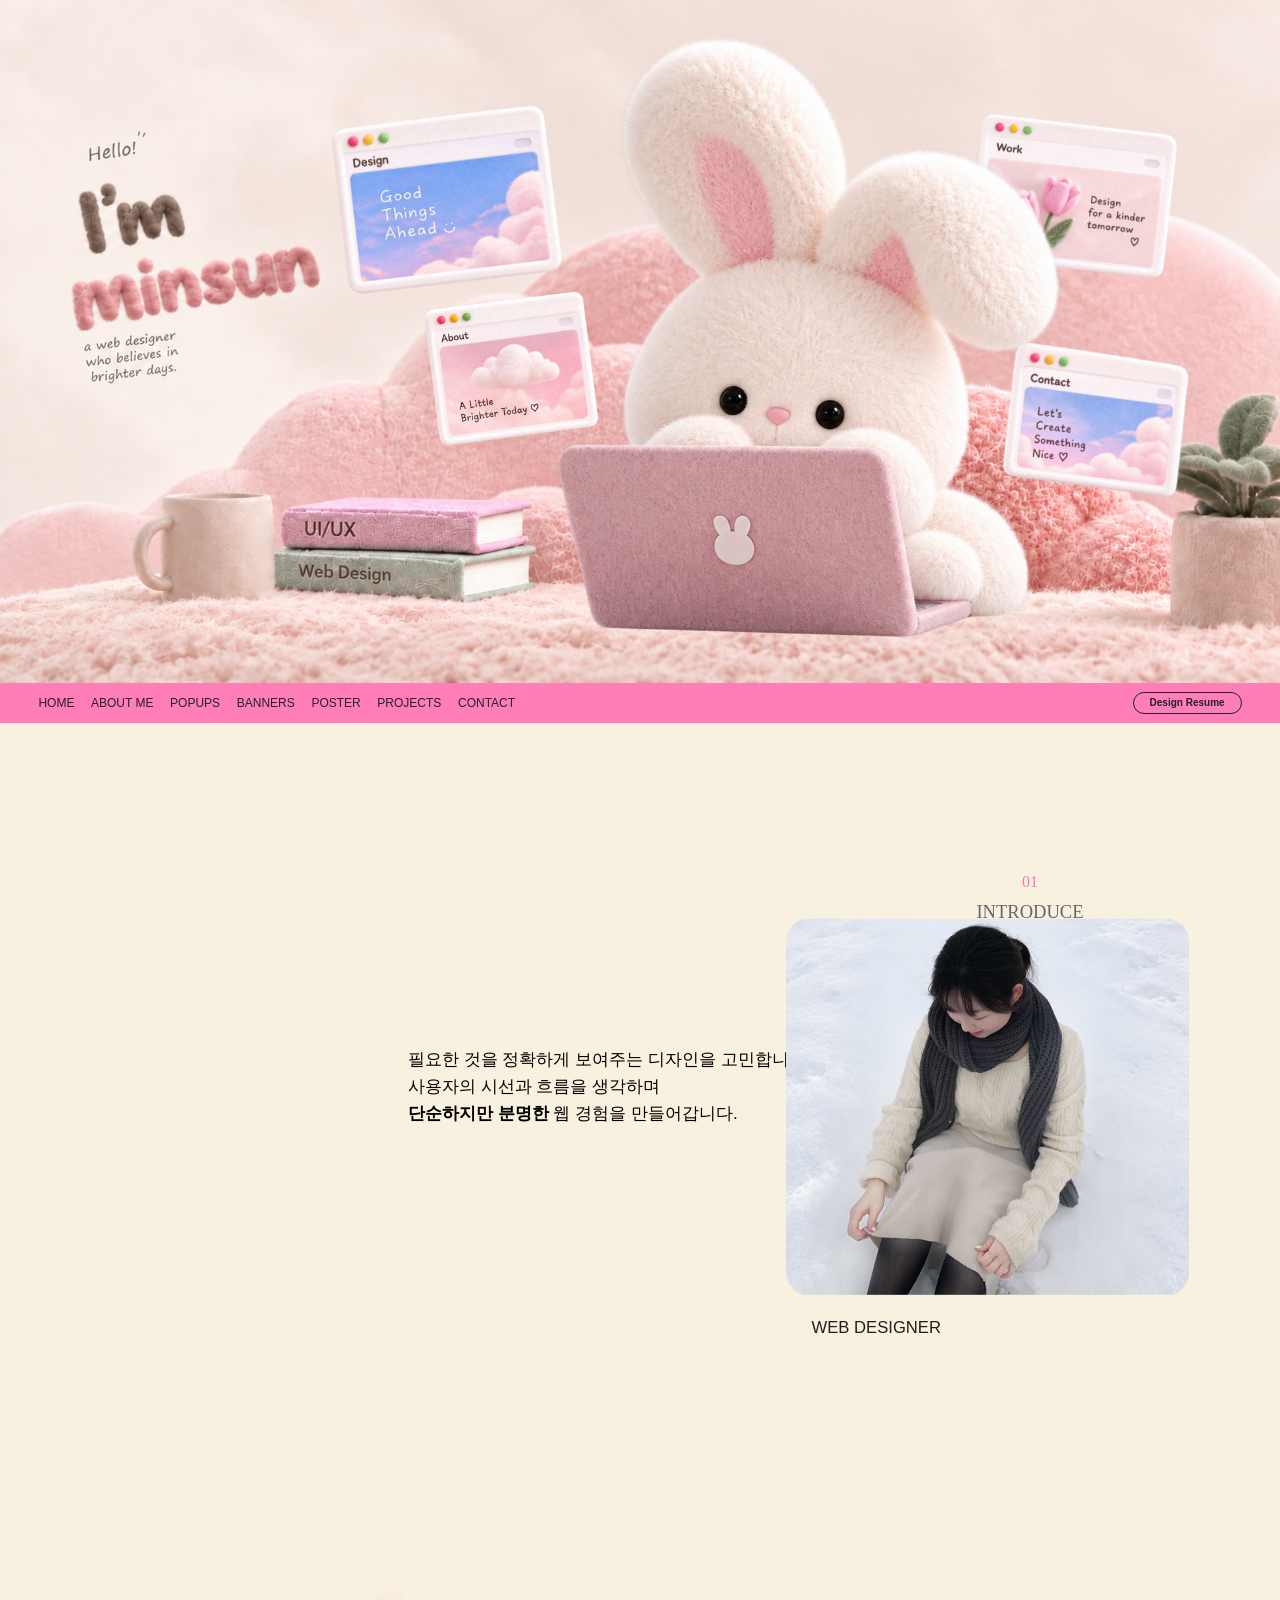
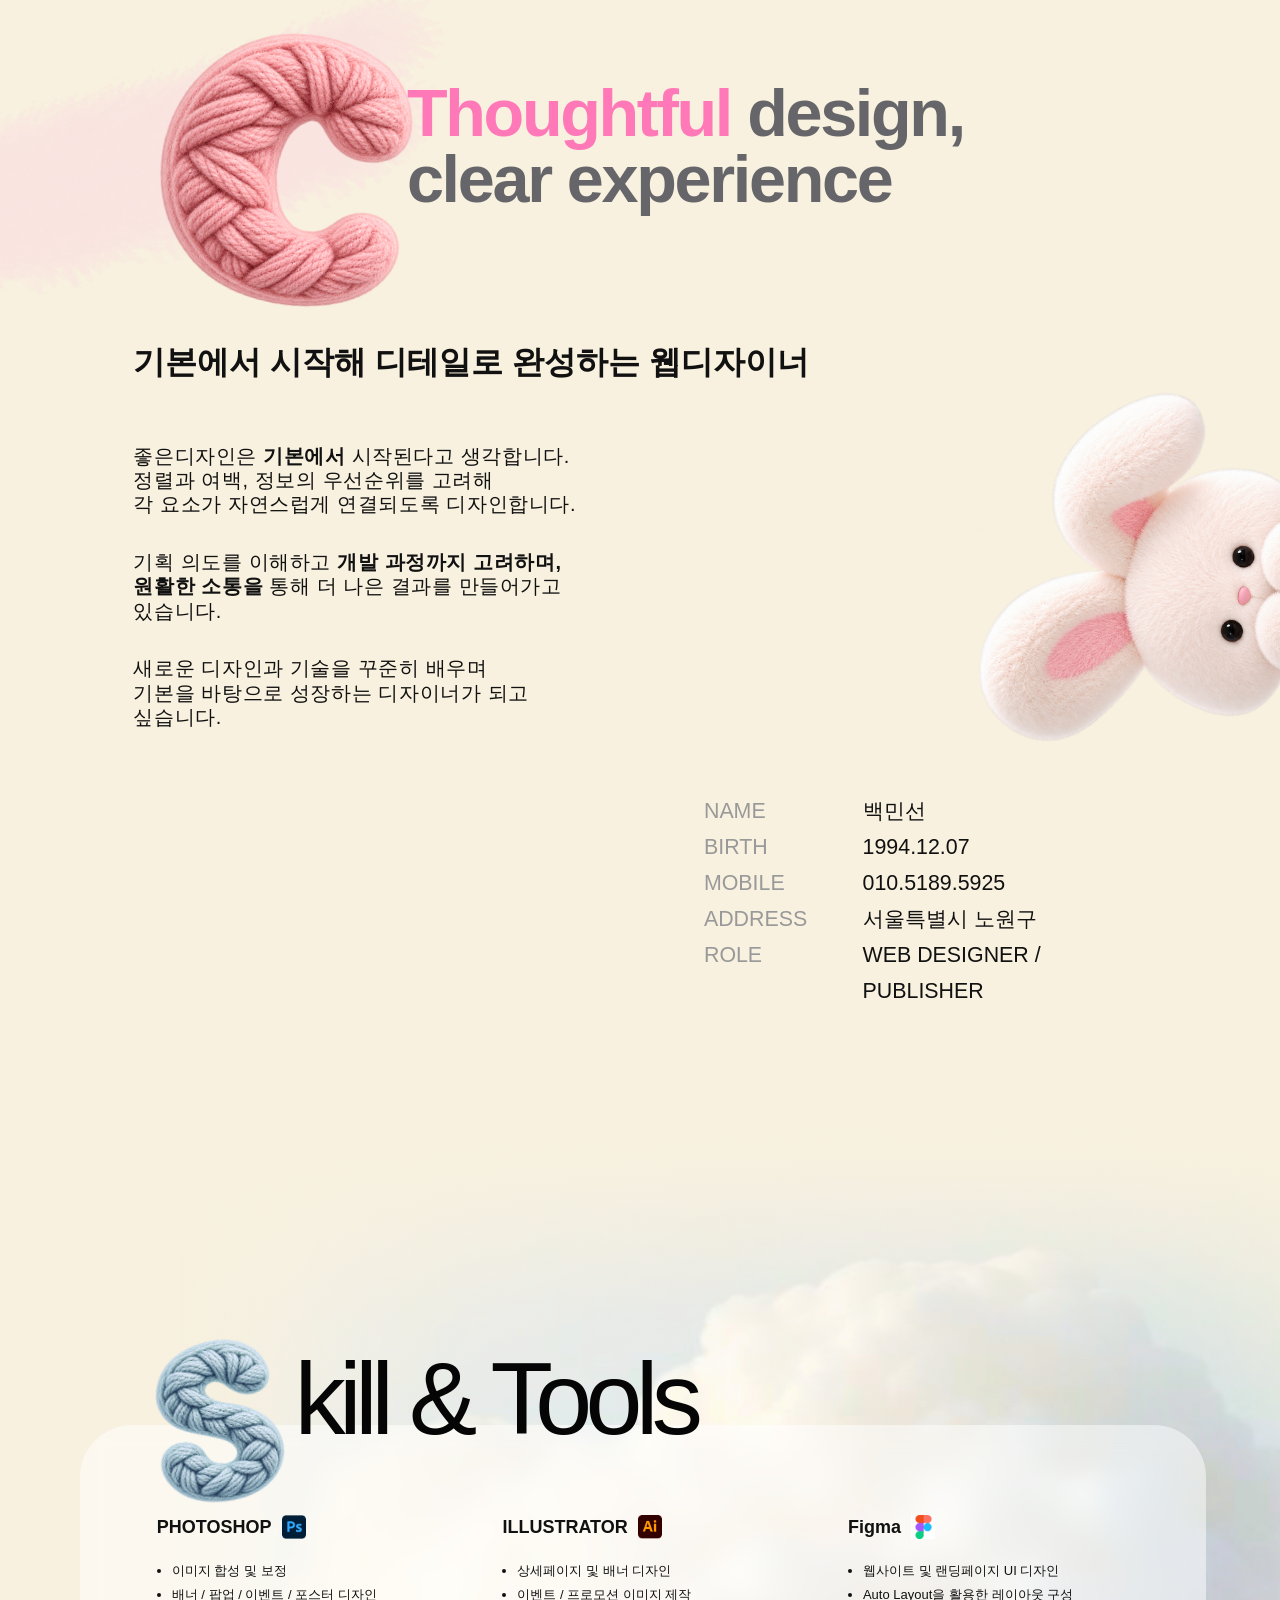
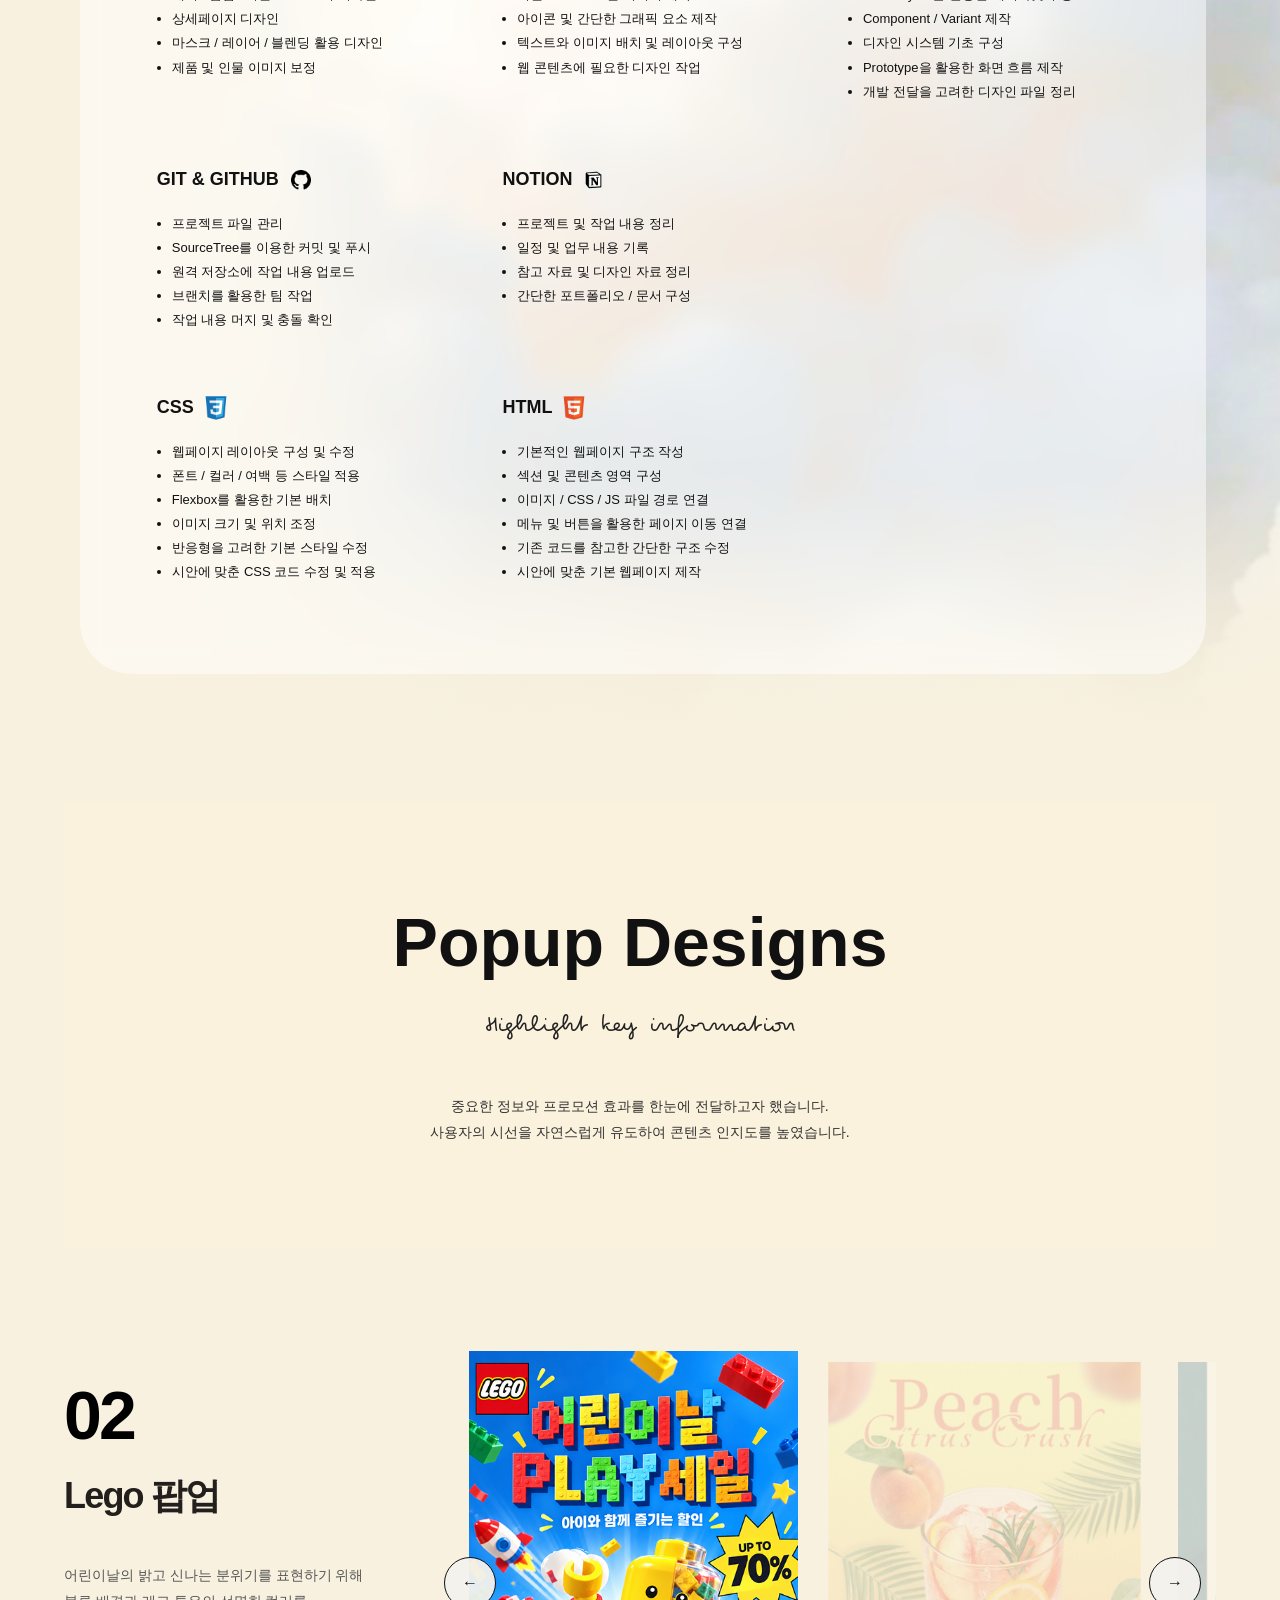
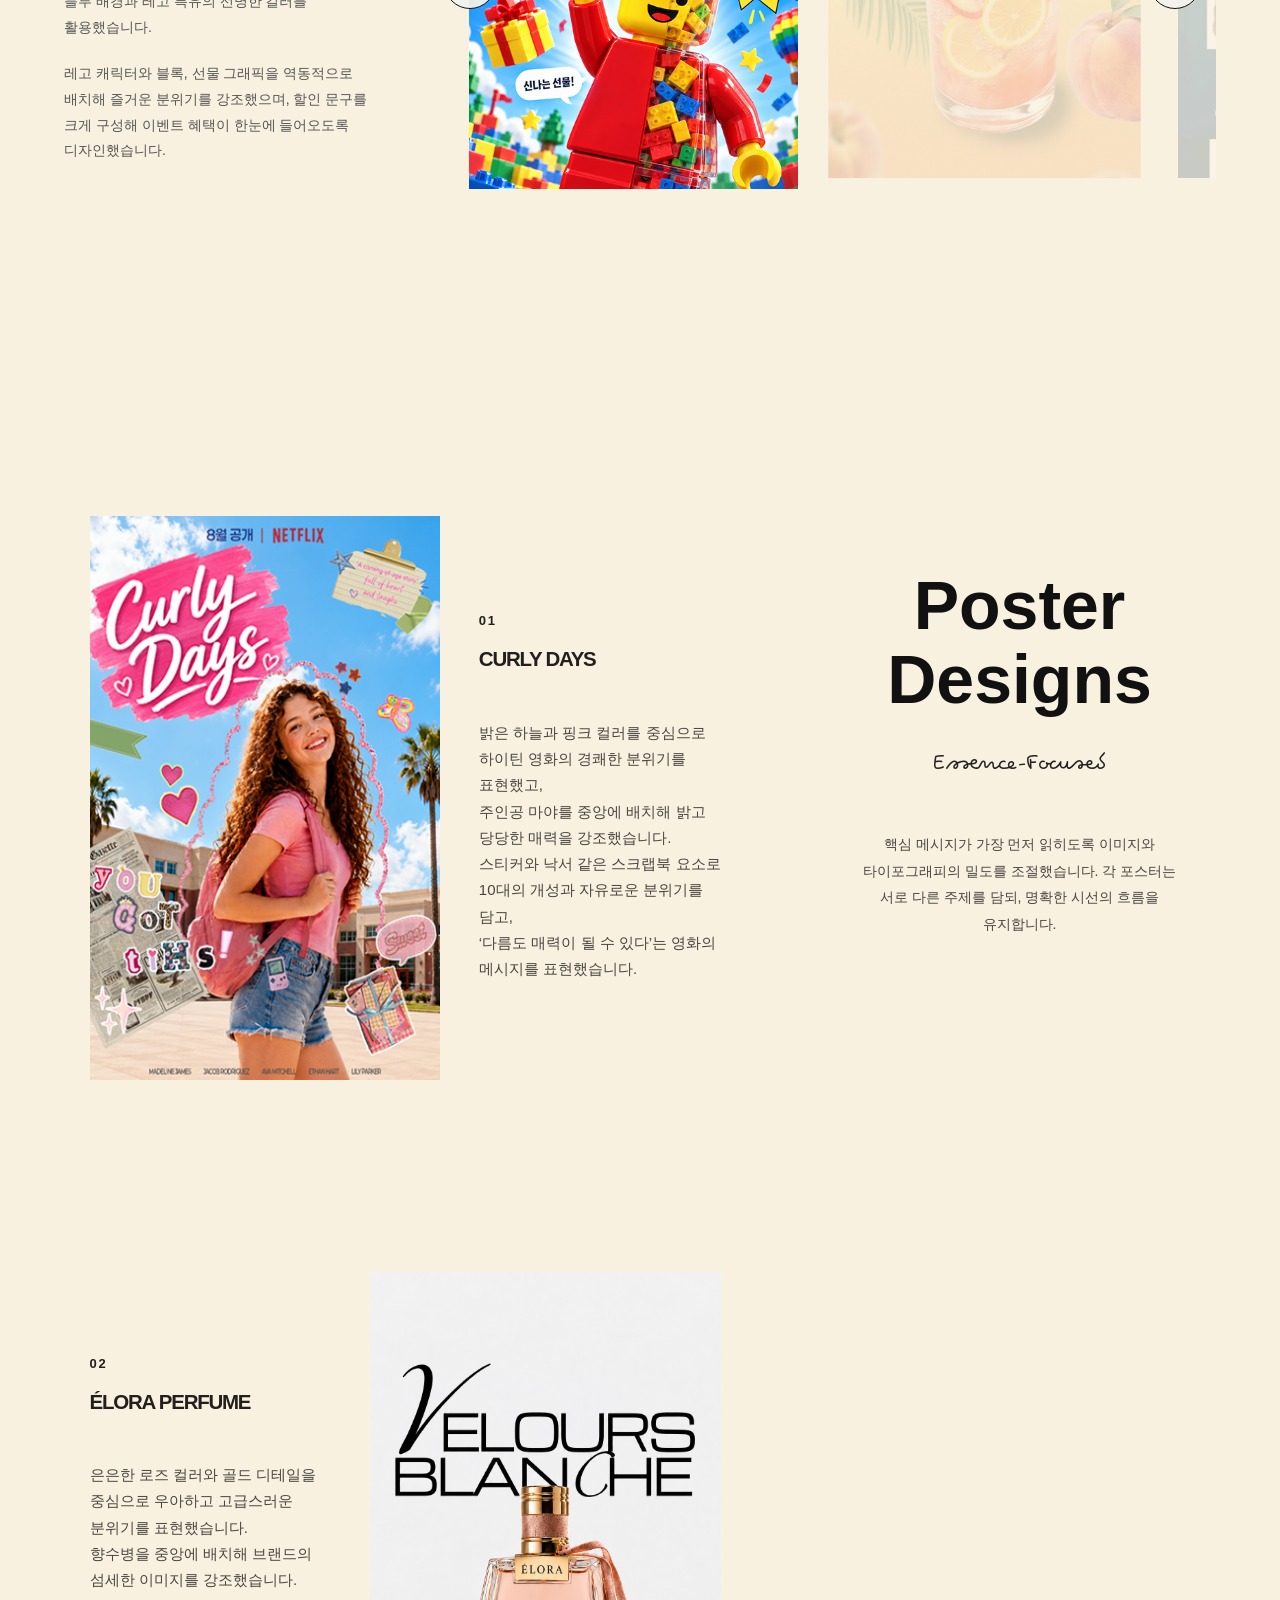
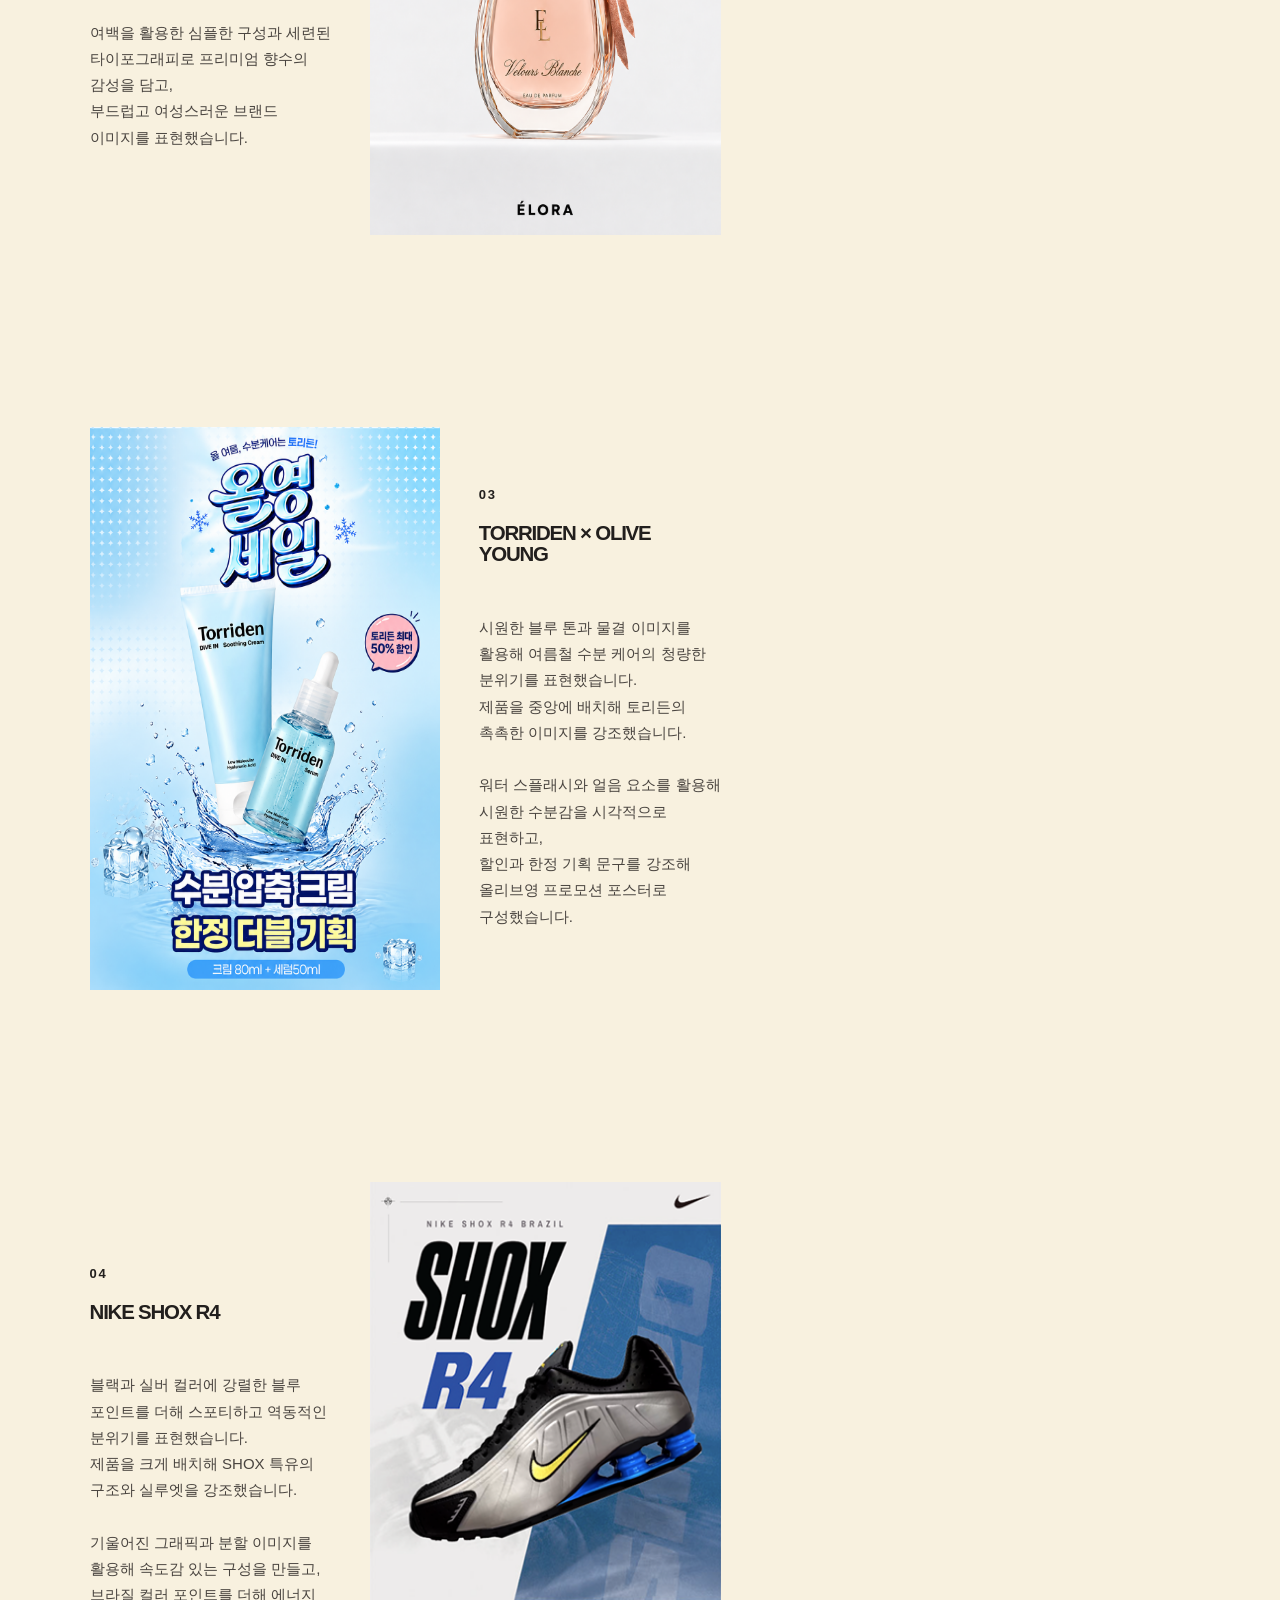
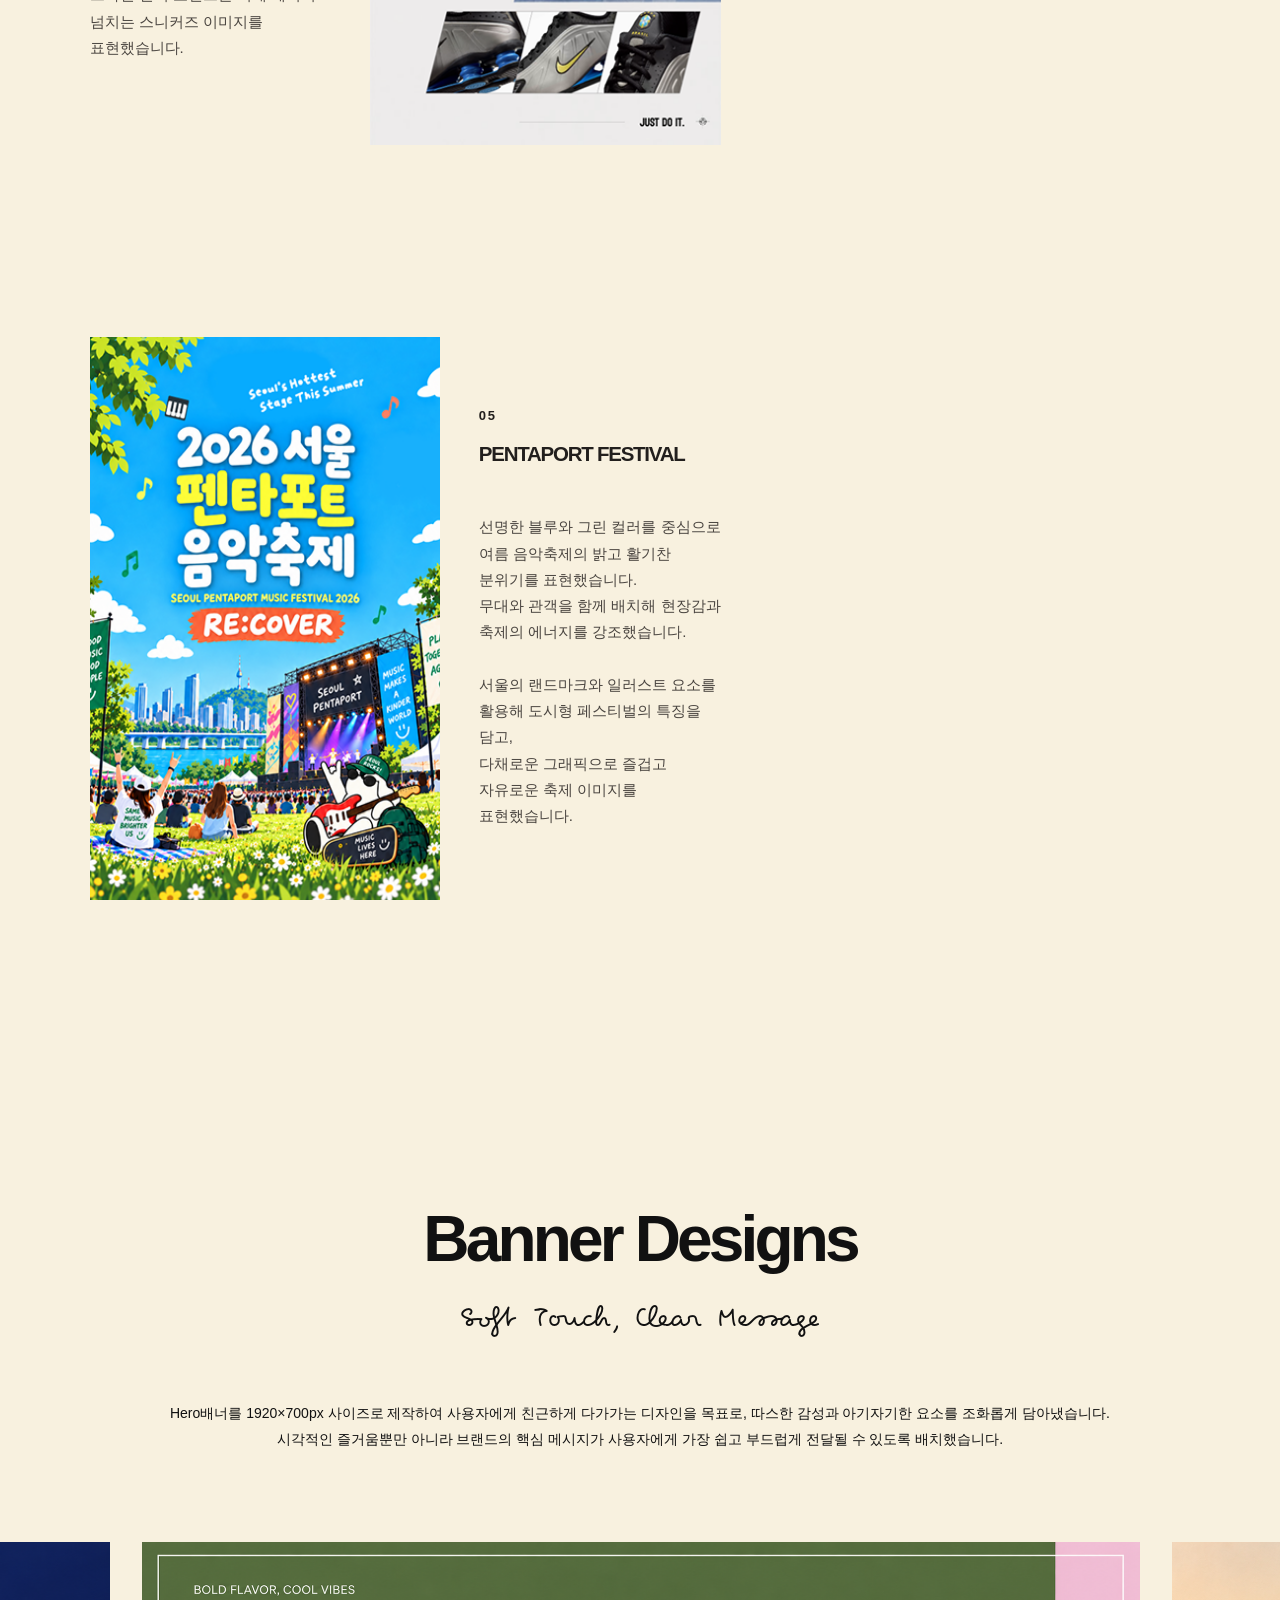
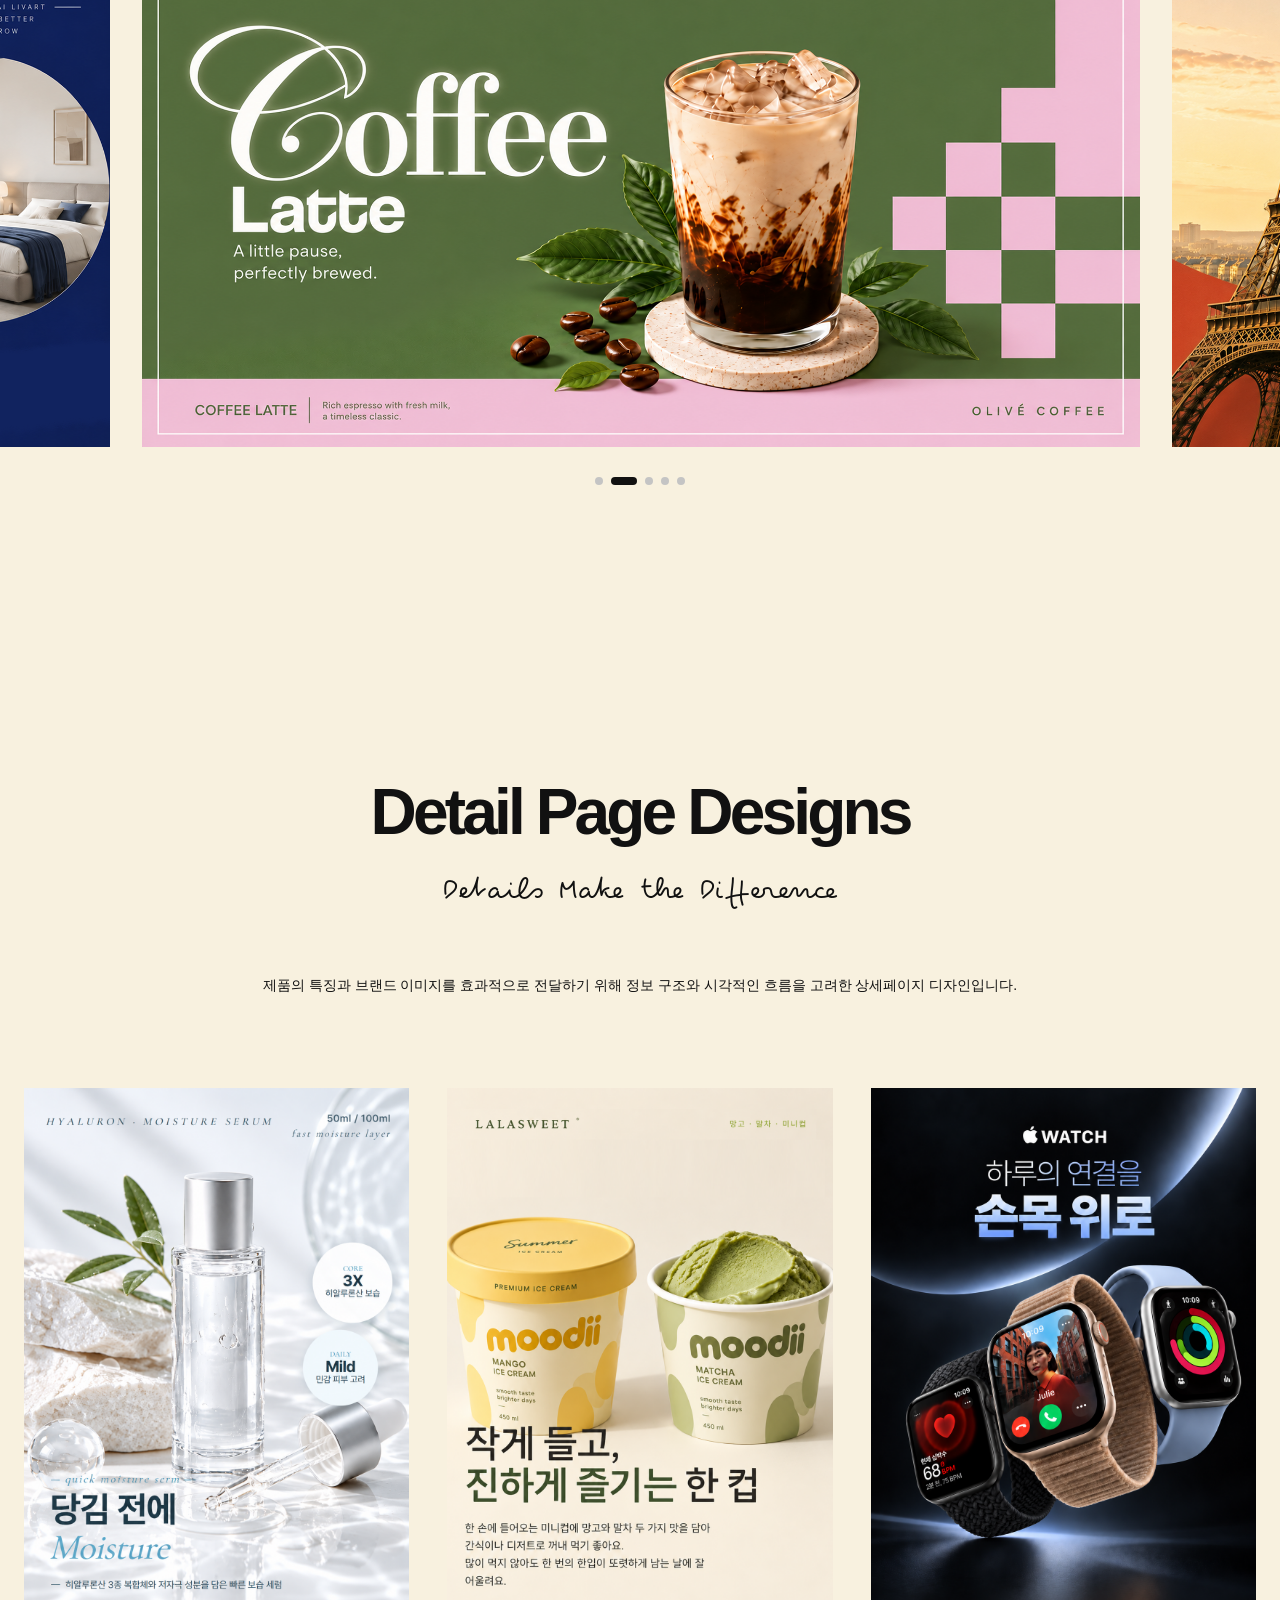
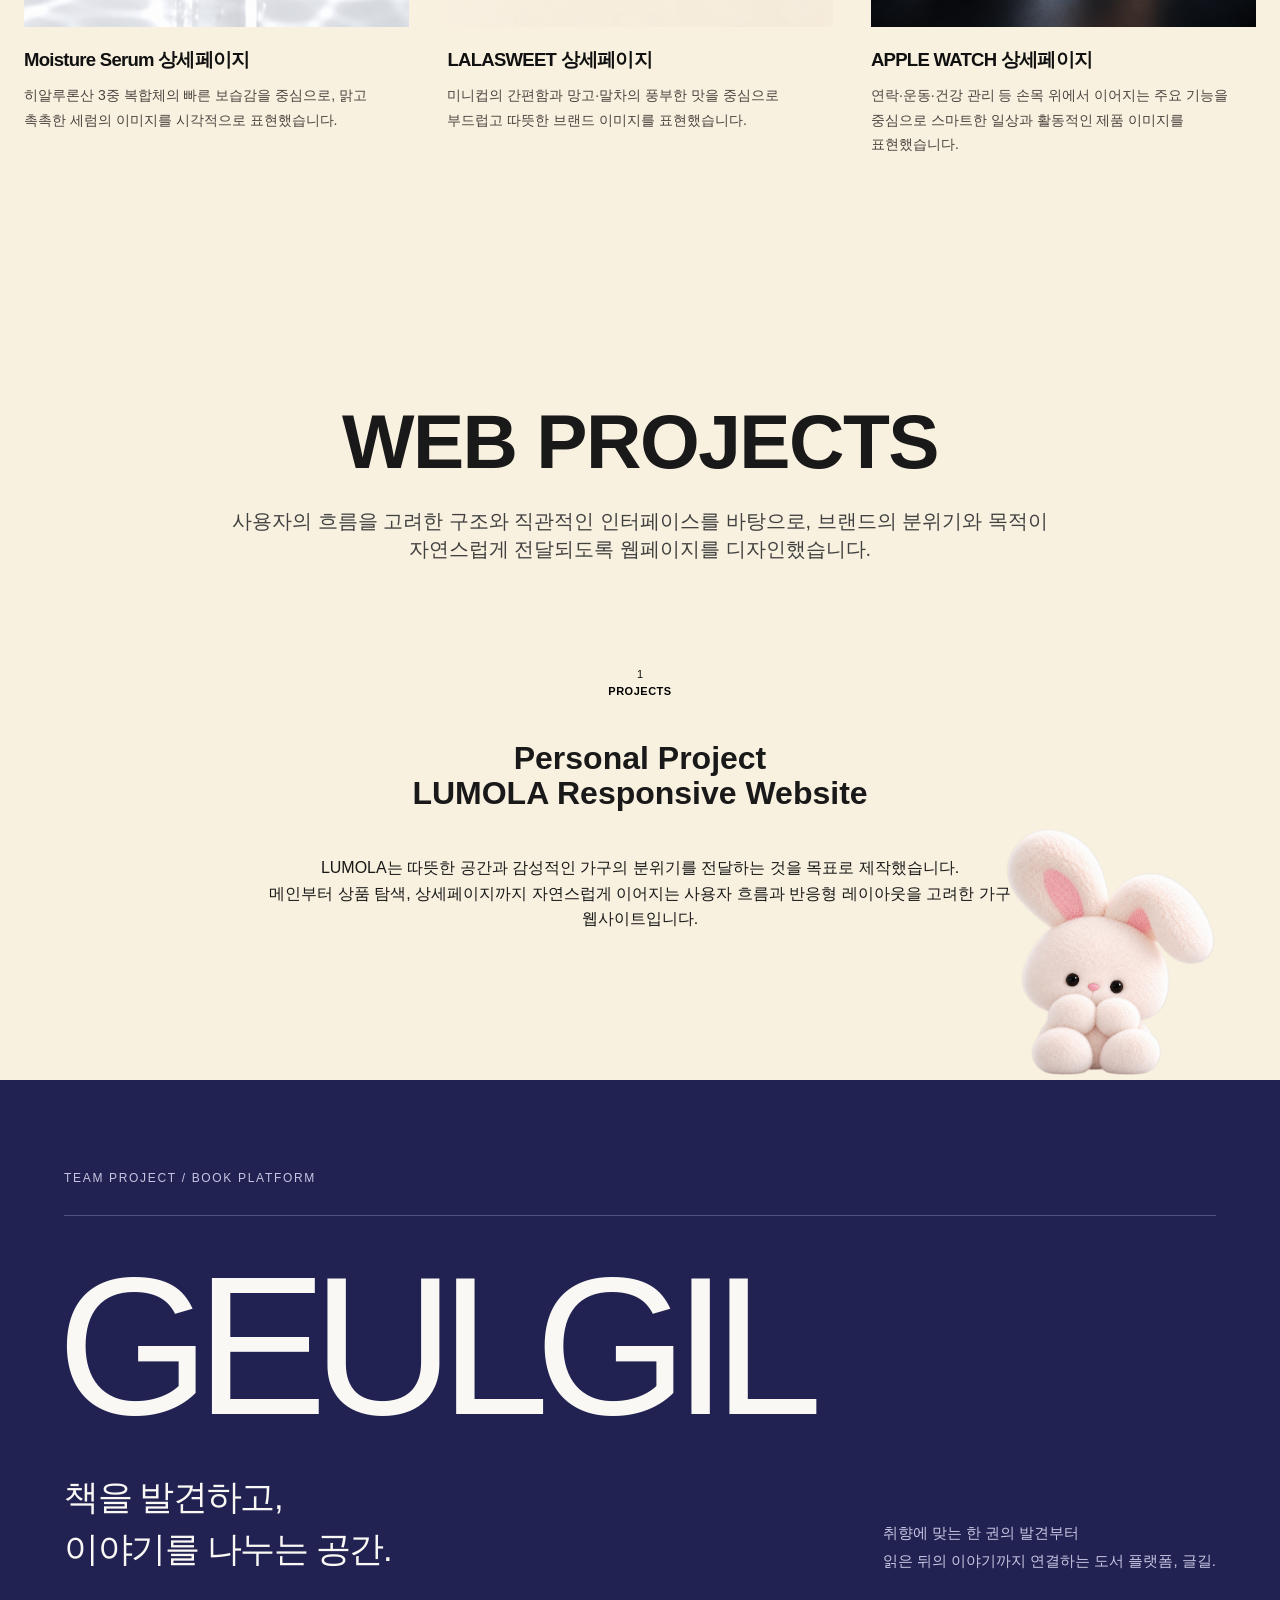
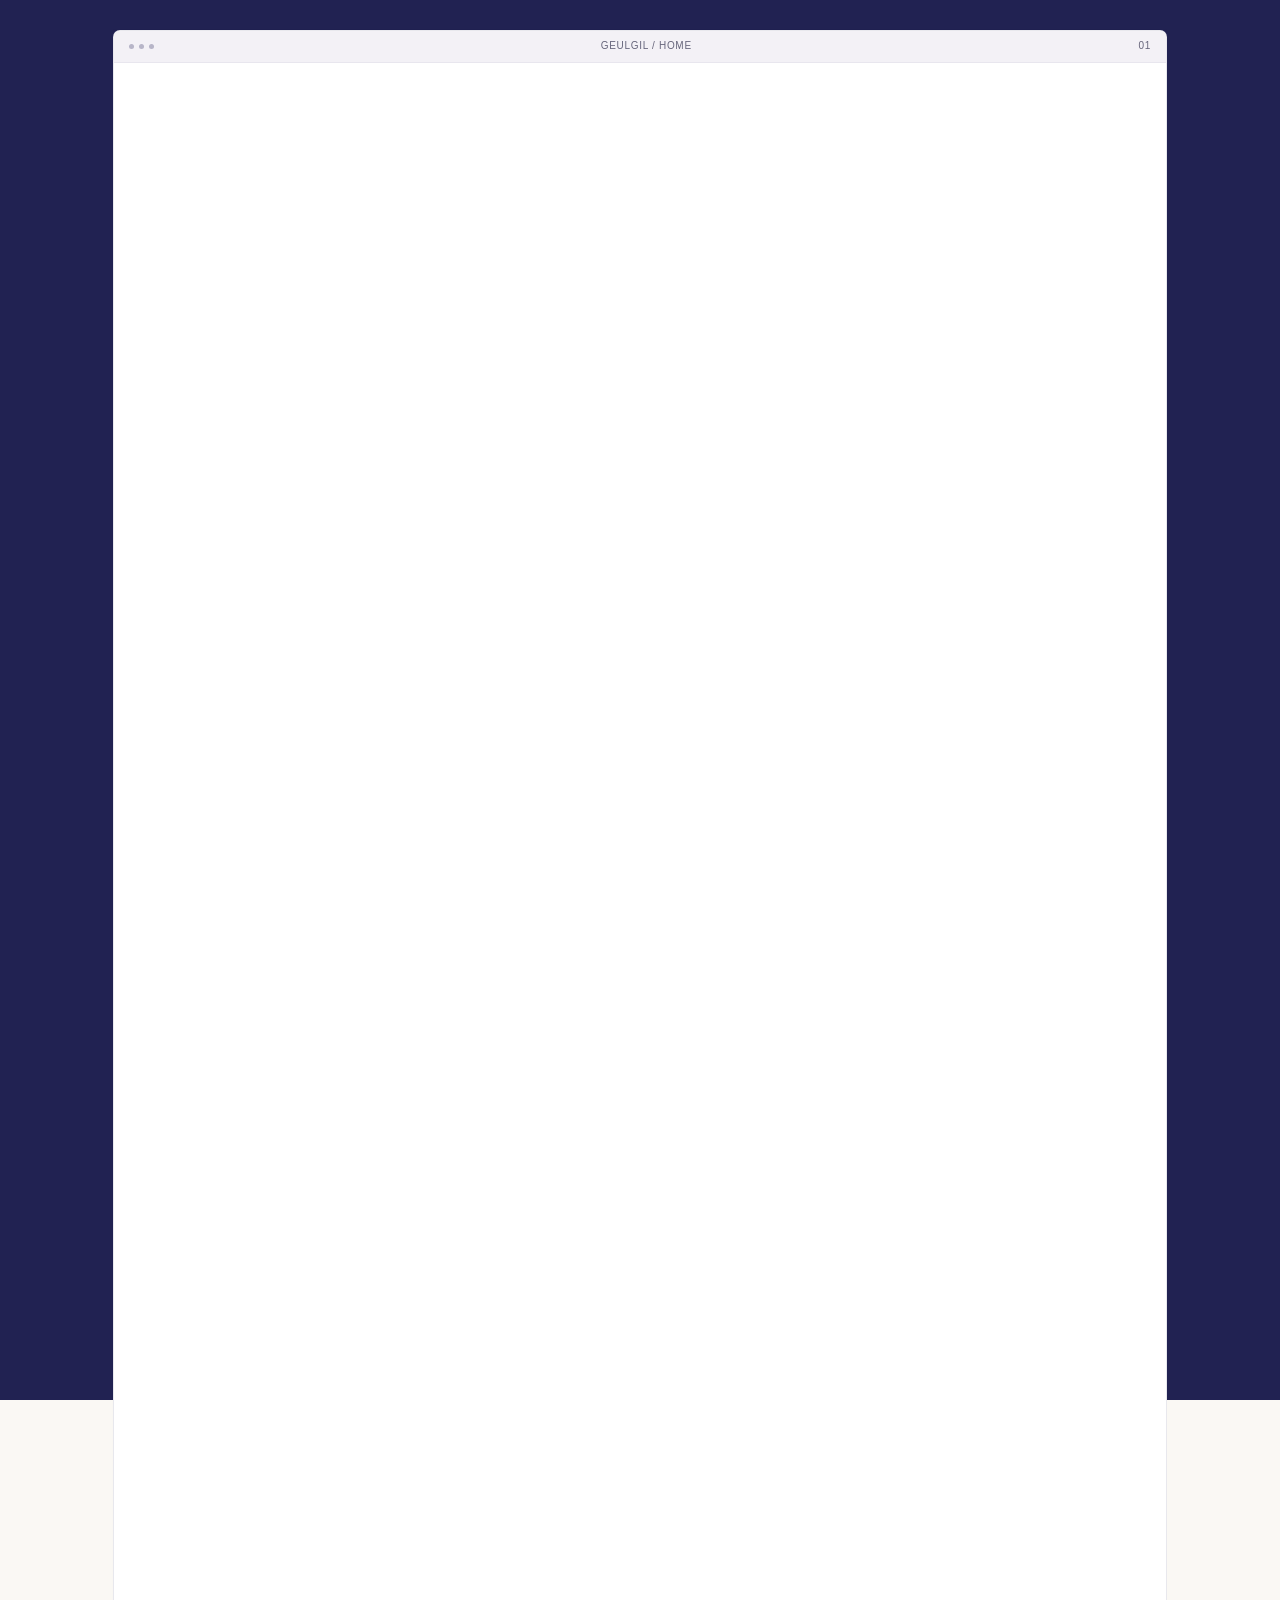
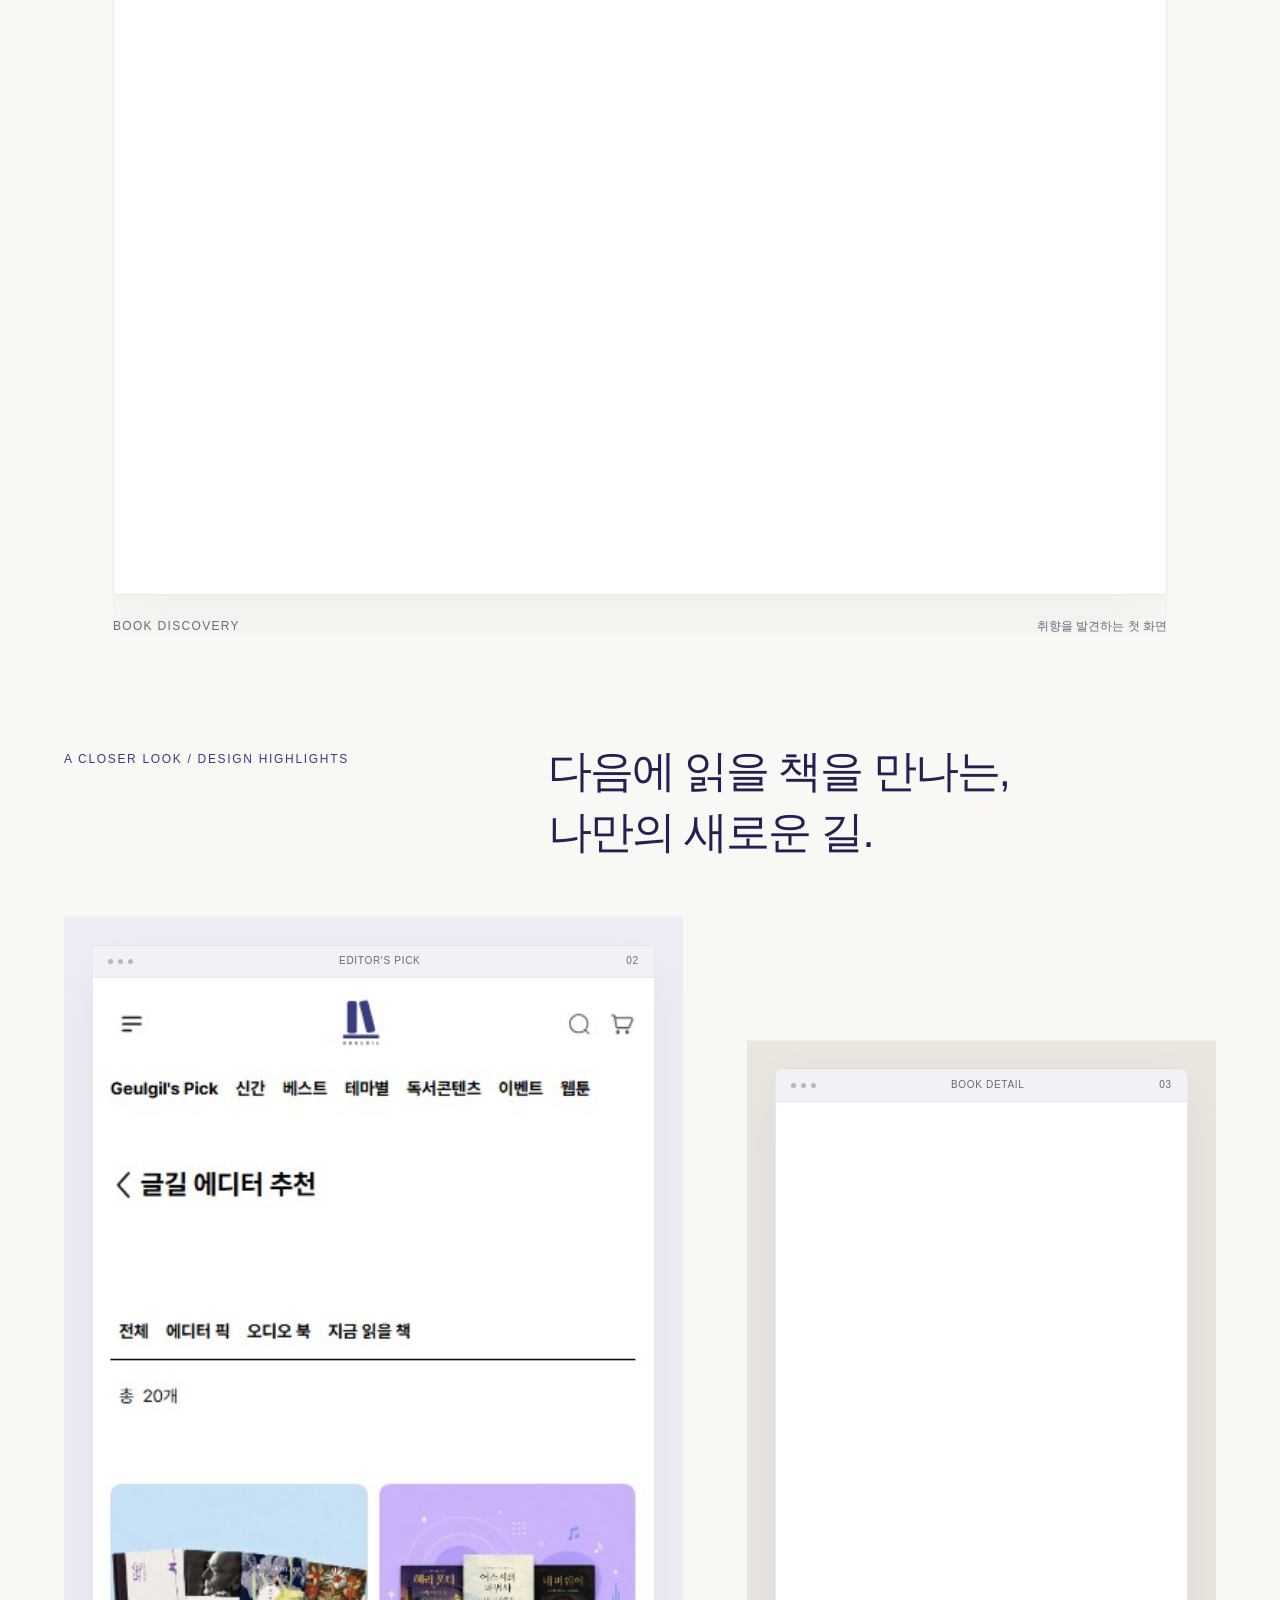
==== commit a4e33acf: "모바일 대표이미지 수정" ====
--- a/index.html
+++ b/index.html
@@ -27,7 +27,20 @@
   <script src="./js/about-rabbit.js" defer></script>
   <script src="./js/geulgil-case.js" defer></script>
 
-  <title>백민선 포트폴리오</title>
+  <title>백민선 | 웹디자이너 포트폴리오</title>
+<!-- seo 디자인 -->
+  <meta name="description" content="웹디자인, UI/UX 디자인, 웹퍼블리싱과 반응형 웹 프로젝트를 소개하는 백민선의 포트폴리오입니다.">
+<meta name="author" content="백민선">
+<meta name="robots" content="index, follow">
+
+<!-- Open Graph -->
+<meta property="og:type" content="website">
+<meta property="og:title" content="백민선 | 웹디자이너 포트폴리오">
+<meta property="og:description" content="웹디자인, UI/UX 디자인, 웹퍼블리싱과 반응형 웹 프로젝트를 소개하는 백민선의 포트폴리오입니다.">
+<meta property="og:url" content="https://ninewrks.github.io/port/">
+<meta property="og:image" content="https://ninewrks.github.io/port/img/og-image.png">
+
+
 </head>
 
 <body>
@@ -662,169 +675,7 @@
       </div>
     </div>
 
-    <!-- =========================
-         DESIGN
-    ========================== -->
-    <!-- <section class="works" id="design" aria-labelledby="works-title">
-
-      <div class="works__header">
-
-        <div>
-
-          <p class="section-kicker">
-            SELECTED WORKS
-          </p>
-
-          <h2 id="works-title">
-            DESIGN ARCHIVE
-          </h2>
-
-        </div>
-
-
-        <div class="works__controls">
-
-          <button class="works__button works__button--prev" type="button" aria-label="이전 작업 보기">
-            ←
-          </button>
-
-          <button class="works__button works__button--next" type="button" aria-label="다음 작업 보기">
-            →
-          </button>
-
-        </div>
-
-      </div>
-
-
-      <div class="works__slider" tabindex="0" aria-label="디자인 작업 슬라이드">
-
-        <article class="work-card" id="banner-card">
-
-          <div class="work-card__placeholder">
-            <span>IMAGE 01</span>
-          </div>
-
-          <div class="work-card__info">
-            <span>01</span>
-
-            <h3>BANNER DESIGN</h3>
-
-            <p>
-              Digital Campaign · Web
-            </p>
-          </div>
-
-        </article>
-
-
-        <article class="work-card" id="poster-card">
-
-          <div class="work-card__placeholder">
-            <span>IMAGE 02</span>
-          </div>
-
-          <div class="work-card__info">
-            <span>02</span>
-
-            <h3>POSTER DESIGN</h3>
-
-            <p>
-              Graphic · Print
-            </p>
-          </div>
-
-        </article>
-
-
-        <article class="work-card" id="popups">
-
-          <div class="work-card__placeholder">
-            <span>IMAGE 03</span>
-          </div>
-
-          <div class="work-card__info">
-            <span>03</span>
-
-            <h3>POPUP DESIGN</h3>
-
-            <p>
-              UI · Promotion
-            </p>
-          </div>
-
-        </article>
-
-
-        <article class="work-card">
-
-          <div class="work-card__placeholder">
-            <span>IMAGE 04</span>
-          </div>
-
-          <div class="work-card__info">
-            <span>04</span>
-
-            <h3>DETAIL PAGE</h3>
-
-            <p>
-              Commerce · Contents
-            </p>
-          </div>
-
-        </article>
-
-
-        <article class="work-card" id="projects">
-
-          <div class="work-card__placeholder">
-            <span>IMAGE 05</span>
-          </div>
-
-          <div class="work-card__info">
-            <span>05</span>
-
-            <h3>WEB PROJECT</h3>
-
-            <p>
-              Responsive · Publishing
-            </p>
-          </div>
-
-        </article>
-
-
-        <article class="work-card work-card--linked">
-
-          <a class="work-card__link" href="#lumora-project" aria-label="LUMORA 가구 브랜드 개인 웹 프로젝트 상세 보기">
-
-            <div class="work-card__placeholder work-card__placeholder--image">
-              <img src="./img/lumora-collection-page.jpg" alt="LUMORA 가구 브랜드 웹사이트 컬렉션 화면">
-            </div>
-
-            <div class="work-card__info">
-              <span>06</span>
-
-              <h3>LUMORA</h3>
-
-              <p>
-                Furniture Brand · Personal Project
-              </p>
-            </div>
-
-          </a>
-
-        </article>
-
-      </div>
-
-
-      <p class="works__hint">
-        DRAG OR SWIPE TO EXPLORE
-        <span>→</span>
-      </p>
-
-    </section> -->
+   
 
 
     <header class="web-designs__intro" aria-labelledby="web-designs-title">
--- a/css/index.css
+++ b/css/index.css
@@ -3174,4 +3174,172 @@
   }
 }
 
-
+/* web-designs */
+
+.web-designs__intro {
+  position: relative;
+  isolation: isolate;
+  min-height: 690px;
+  padding: clamp(88px, 8vw, 124px) 24px clamp(80px, 8vw, 116px);
+  overflow: hidden;
+  color: #191919;
+  text-align: center;
+  /* background: #fbfaf6; */
+}
+
+
+
+.web-designs__content {
+  position: relative;
+  width: min(100%, 1040px);
+  margin: 0 auto;
+}
+
+.web-designs__intro h2 {
+  margin: 0;
+  font-size: clamp(48px, 6vw, 82px);
+  font-weight: 700;
+  line-height: 1.08;
+  letter-spacing: -0.02em;
+}
+
+.web-designs__description {
+    max-width: 850px;
+    margin: 24px auto 0;
+    color: #414141;
+    font-size: 20px;
+    font-weight: 400;
+    line-height: 1.4;
+    word-break: keep-all;
+}
+
+.web-designs__label {
+  margin-top: clamp(80px, 9vw, 104px);
+  color: #000;
+  font-size: 11px;
+  font-weight: 600;
+  line-height: 1.3;
+  text-align: center;
+  letter-spacing: 0.5px;
+}
+
+
+.web-designs__label::before {
+  content: "1";
+  display: block;
+  margin-bottom: 3px;
+  color: #111;
+  font-size: 11px;
+  font-weight: 500;
+  letter-spacing: 0;
+  text-align: center;
+}
+
+.web-designs__project {
+  margin: 28px auto 0;
+}
+
+.web-designs__project-type {
+  margin: 42px ;
+  font-size: clamp(24px, 2.8vw, 30px);
+  font-weight: 700;
+  line-height: 1.05;
+}
+
+.web-designs__project h3 {
+  margin: 0;
+  font-size: clamp(26px, 3vw, 32px);
+  font-weight: 700;
+  line-height: 1.1;
+  overflow-wrap: anywhere;
+}
+
+.web-designs__project-description {
+    max-width: 850px;
+    margin: 44px auto 0;
+    font-size: 16px;
+    line-height: 1.6;
+    font-weight: 400;
+    word-break: keep-all;
+}
+
+.web-designs__project-description > span {
+  display: block;
+}
+
+.web-designs__project-description > span:first-child {
+  font-weight: 500;
+}
+
+.web-designs__project-description > span + span {
+  margin-top: 10px;
+}
+
+@media (max-width: 900px) {
+  .web-designs__intro {
+    min-height: 620px;
+    padding: 84px 28px 76px;
+  }
+
+  .web-projects__w-object {
+    top: 22px;
+    width: clamp(160px, 25vw, 220px);
+  }
+
+  .web-designs__description,
+  .web-designs__project-description {
+    max-width: 680px;
+  }
+}
+
+@media (max-width: 600px) {
+  .web-designs__intro {
+    min-height: 0;
+    padding: 150px 22px 64px;
+  }
+
+  .web-projects__w-object {
+    top: 10px;
+    left: 0;
+    width: min(42vw, 156px);
+  }
+
+  .web-designs__intro h2 {
+    font-size: clamp(28px, 8.2vw, 46px);
+    line-height: 1.08;
+  }
+
+  .web-designs__description {
+    margin-top: 18px;
+    font-size: 13px;
+    line-height: 1.6;
+  }
+
+  .web-designs__desktop-break {
+    display: none;
+  }
+
+  .web-designs__label {
+    margin-top: 64px;
+  }
+
+  .web-designs__project {
+    margin-top: 24px;
+  }
+
+  .web-designs__project-type {
+    font-size: 20px;
+  }
+
+  .web-designs__project h3 {
+    max-width: 100%;
+    font-size: clamp(22px, 5.8vw, 28px);
+    line-height: 1.15;
+  }
+
+  .web-designs__project-description {
+    margin-top: 32px;
+    font-size: 12px;
+    line-height: 1.7;
+  }
+}
--- a/css/motion.css
+++ b/css/motion.css
@@ -1,54 +1,113 @@
 /* Motion enhancements; reserve bottom space for the larger decorative rabbits. */
-.motion-title__text { display: block; }
+.motion-title__text {
+  display: block;
+}
+
 .motion-title.is-motion-pending,
-.motion-title.is-motion-running { overflow: hidden; }
-.motion-title.is-motion-pending > .motion-title__text {
+.motion-title.is-motion-running {
+  overflow: hidden;
+}
+
+.motion-title.is-motion-pending>.motion-title__text {
   transform: translateY(105%);
   opacity: 0;
 }
-.motion-title.is-motion-running > .motion-title__text {
+
+.motion-title.is-motion-running>.motion-title__text {
   animation: title-unmask .85s cubic-bezier(.22, .7, .2, 1) both;
 }
+
 @keyframes title-unmask {
-  from { transform: translateY(105%); opacity: 0; }
-  to { transform: translateY(0); opacity: 1; }
-}
-
-.motion-image { --image-mask: inset(0 100% 0 0); }
-.motion-image--right { --image-mask: inset(0 0 0 100%); }
-.motion-image--down { --image-mask: inset(0 0 100% 0); }
-.motion-image.is-motion-pending { clip-path: var(--image-mask); }
+  from {
+    transform: translateY(105%);
+    opacity: 0;
+  }
+
+  to {
+    transform: translateY(0);
+    opacity: 1;
+  }
+}
+
+.motion-image {
+  --image-mask: inset(0 100% 0 0);
+}
+
+.motion-image--right {
+  --image-mask: inset(0 0 0 100%);
+}
+
+.motion-image--down {
+  --image-mask: inset(0 0 100% 0);
+}
+
+.motion-image.is-motion-pending {
+  clip-path: var(--image-mask);
+}
+
 .motion-image.is-motion-running {
   animation: image-unmask .95s cubic-bezier(.22, .7, .2, 1) both;
 }
+
 @keyframes image-unmask {
-  from { clip-path: var(--image-mask); }
-  to { clip-path: inset(0); }
-}
+  from {
+    clip-path: var(--image-mask);
+  }
+
+  to {
+    clip-path: inset(0);
+  }
+}
+
 /* Replace only the existing figure reveal, avoiding two transforms on the same image. */
 .lumora-project.is-enhanced [data-lumora-reveal].motion-image {
   opacity: 1;
   transform: none;
   transition: none;
 }
-.motion-copy.is-motion-pending { opacity: 0; translate: 0 12px; }
+
+.motion-copy.is-motion-pending {
+  opacity: 0;
+  translate: 0 12px;
+}
+
 .motion-copy.is-motion-running {
   animation: copy-arrive .7s cubic-bezier(.22, .7, .2, 1) both;
   animation-delay: var(--motion-delay, 100ms);
 }
+
 @keyframes copy-arrive {
-  from { opacity: 0; translate: 0 12px; }
-  to { opacity: 1; translate: 0 0; }
-}
-
-.motion-profile.is-motion-pending { opacity: 0; translate: -40px 0; }
+  from {
+    opacity: 0;
+    translate: 0 12px;
+  }
+
+  to {
+    opacity: 1;
+    translate: 0 0;
+  }
+}
+
+.motion-profile.is-motion-pending {
+  opacity: 0;
+  translate: -40px 0;
+}
+
 .motion-profile.is-motion-running {
   animation: profile-arrive .8s cubic-bezier(.22, .7, .2, 1) both;
   animation-delay: var(--motion-delay, 0ms);
 }
+
 @keyframes profile-arrive {
-  from { opacity: 0; translate: -40px 0; }
-  to { opacity: 1; translate: 0 0; }
+  from {
+    opacity: 0;
+    translate: -40px 0;
+  }
+
+  to {
+    opacity: 1;
+    translate: 0 0;
+  }
 }
 
 /* Independent transform properties preserve the yarns' existing translateY(-50%). */
@@ -58,34 +117,64 @@
   scale: var(--yarn-scale, 1);
 }
 
-.experience { position: relative; }
-.web-designs__intro { padding-bottom: calc(clamp(100px, 10vw, 180px) + 20px); }
+.experience {
+  position: relative;
+}
+
+.web-designs__intro {
+  padding-bottom: calc(clamp(100px, 10vw, 180px) + 20px);
+}
+
 .motion-rabbit {
   position: absolute;
   bottom: 0;
-  width: clamp(100px, 10vw, 180px);
-  height: clamp(100px, 10vw, 180px);
+  width: clamp(100px, 20vw, 380px);
+  height: clamp(100px, 20vw, 380px);
   overflow: hidden;
   pointer-events: none;
   user-select: none;
   visibility: hidden;
 }
-.motion-ready .motion-rabbit { visibility: visible; }
-.motion-rabbit--web { right: clamp(24px, 4vw, 72px); }
-.motion-rabbit--career { left: clamp(24px, 4vw, 72px); }
+
+.motion-ready .motion-rabbit {
+  visibility: visible;
+}
+
+.motion-rabbit--web {
+  right: clamp(24px, 4vw, 72px);
+}
+
+.motion-rabbit--career {
+  left: clamp(24px, 4vw, 72px);
+}
+
 .motion-rabbit__peek {
   transform: translateY(calc((1 - var(--peek-progress, 0)) * 100%));
   transition: transform .9s cubic-bezier(.22, .7, .2, 1);
 }
+
 .motion-rabbit img {
   display: block;
   width: 100%;
   height: auto;
 }
-.motion-rabbit.is-peeking img { animation: rabbit-breathe 4.8s ease-in-out infinite; }
+
+.motion-rabbit.is-peeking img {
+  animation: rabbit-breathe 4.8s ease-in-out infinite;
+}
+
 @keyframes rabbit-breathe {
-  0%, 100% { translate: 0 0; rotate: -.5deg; }
-  50% { translate: 0 -3px; rotate: .5deg; }
+
+  0%,
+  100% {
+    translate: 0 0;
+    rotate: -.5deg;
+  }
+
+  50% {
+    translate: 0 -3px;
+    rotate: .5deg;
+  }
 }
 
 /* Fits inside the existing 300px top padding; adds no document-flow height. */
@@ -102,61 +191,135 @@
   font-weight: 400;
   line-height: 1.2;
 }
+
 .motion-marquee__track {
   display: flex;
   width: max-content;
   animation: quiet-marquee 65s linear infinite;
   animation-play-state: paused;
 }
-.motion-marquee__track > span { flex-shrink: 0; white-space: nowrap; }
-.motion-marquee.is-in-view .motion-marquee__track { animation-play-state: running; }
-@keyframes quiet-marquee { to { transform: translateX(-50%); } }
+
+.motion-marquee__track>span {
+  flex-shrink: 0;
+  white-space: nowrap;
+}
+
+.motion-marquee.is-in-view .motion-marquee__track {
+  animation-play-state: running;
+}
+
+@keyframes quiet-marquee {
+  to {
+    transform: translateX(-50%);
+  }
+}
 
 /* Keep hover scaling inside the image window, including keyboard focus. */
 .popup-image:hover img,
-.detail-card__trigger:is(:hover, :focus-visible) .detail-card__image { transform: none; }
+.detail-card__trigger:is(:hover, :focus-visible) .detail-card__image {
+  transform: none;
+}
+
 @media (hover: hover) and (pointer: fine) {
+
   .popup-image img,
   .detail-card__image img,
-  .lumora-screen__visual img { transition: scale .35s ease; }
+  .lumora-screen__visual img {
+    transition: scale .35s ease;
+  }
+
   .popup-image:hover img,
   .popup-image:focus-visible img,
   .detail-card__trigger:is(:hover, :focus-visible) .detail-card__image img,
   .lumora-screen__visual:hover img,
-  .lumora-screen__visual:focus-visible img { scale: 1.025; }
+  .lumora-screen__visual:focus-visible img {
+    scale: 1.025;
+  }
+
   .contact__links span,
-  .lumora-button > span,
-  .lumora-text-link > span { position: relative; left: 0; transition: left .3s ease; }
+  .lumora-button>span,
+  .lumora-text-link>span {
+    position: relative;
+    left: 0;
+    transition: left .3s ease;
+  }
+
   .contact__links a:is(:hover, :focus-visible) span,
-  .lumora-button:is(:hover, :focus-visible) > span,
-  .lumora-text-link:is(:hover, :focus-visible) > span { left: 3px; }
-}
-
-@media (max-width: 900px), (pointer: coarse) {
-  #contents-title { transform: none !important; }
+  .lumora-button:is(:hover, :focus-visible)>span,
+  .lumora-text-link:is(:hover, :focus-visible)>span {
+    left: 3px;
+  }
+}
+
+@media (max-width: 900px),
+(pointer: coarse) {
+  #contents-title {
+    transform: none !important;
+  }
 }
 
 @media (max-width: 600px) {
-  .web-designs__intro { padding-bottom: 104px; }
-  .motion-rabbit { width: 84px; height: 84px; }
-  .motion-rabbit--web { right: 12px; }
-  .motion-rabbit--career { left: 12px; }
-  .motion-rabbit__peek { transition-duration: .8s; }
-  .motion-rabbit.is-peeking img { animation: none; }
-  .motion-marquee__track { animation-duration: 85s; }
-  .motion-title.is-motion-running > .motion-title__text { animation-duration: .65s; }
-  .motion-image.is-motion-running { animation-duration: .7s; }
+  .web-designs__intro {
+    padding-bottom: 104px;
+  }
+
+  .motion-rabbit {
+    width: 84px;
+    height: 84px;
+  }
+
+  .motion-rabbit--web {
+    right: 12px;
+  }
+
+  .motion-rabbit--career {
+    left: 12px;
+  }
+
+  .motion-rabbit__peek {
+    transition-duration: .8s;
+  }
+
+  .motion-rabbit.is-peeking img {
+    animation: none;
+  }
+
+  .motion-marquee__track {
+    animation-duration: 85s;
+  }
+
+  .motion-title.is-motion-running>.motion-title__text {
+    animation-duration: .65s;
+  }
+
+  .motion-image.is-motion-running {
+    animation-duration: .7s;
+  }
+
   @keyframes copy-arrive {
-    from { opacity: 0; translate: 0 8px; }
-    to { opacity: 1; translate: 0 0; }
+    from {
+      opacity: 0;
+      translate: 0 8px;
+    }
+
+    to {
+      opacity: 1;
+      translate: 0 0;
+    }
   }
 }
 
 /* Include pre-existing decorative motion and smooth scrolling in the opt-out. */
 @media (prefers-reduced-motion: reduce) {
-  html { scroll-behavior: auto; }
+  html {
+    scroll-behavior: auto;
+  }
+
   .motion-title.is-motion-pending,
-  .motion-title.is-motion-running { overflow: visible; }
+  .motion-title.is-motion-running {
+    overflow: visible;
+  }
+
   .motion-title__text,
   .motion-image,
   .motion-copy,
@@ -169,14 +332,37 @@
     scale: none !important;
     opacity: 1 !important;
   }
-  .motion-title > .motion-title__text { transform: none !important; }
-  .motion-image { clip-path: none !important; }
-  .motion-rabbit__peek { transform: none; transition: none; }
-  .motion-marquee { display: none; }
-  .motion-marquee__track { animation: none; }
+
+  .motion-title>.motion-title__text {
+    transform: none !important;
+  }
+
+  .motion-image {
+    clip-path: none !important;
+  }
+
+  .motion-rabbit__peek {
+    transform: none;
+    transition: none;
+  }
+
+  .motion-marquee {
+    display: none;
+  }
+
+  .motion-marquee__track {
+    animation: none;
+  }
+
   .hero-popup,
-  .hero__rabbit { animation: none !important; }
-  #contents-title { transform: none !important; }
+  .hero__rabbit {
+    animation: none !important;
+  }
+
+  #contents-title {
+    transform: none !important;
+  }
+
   .hero-popup,
   .popup-image img,
   .popup-card,
@@ -184,8 +370,15 @@
   .detail-card__image img,
   .lumora-screen__visual img,
   .contact__links span,
-  .lumora-button > span,
-  .lumora-text-link > span { transition: none !important; scale: none !important; translate: none !important; }
+  .lumora-button>span,
+  .lumora-text-link>span {
+    transition: none !important;
+    scale: none !important;
+    translate: none !important;
+  }
+
   .hero-popup:hover,
-  .detail-card__trigger:hover .detail-card__image img { transform: none; }
-}
+  .detail-card__trigger:hover .detail-card__image img {
+    transform: none;
+  }
+}
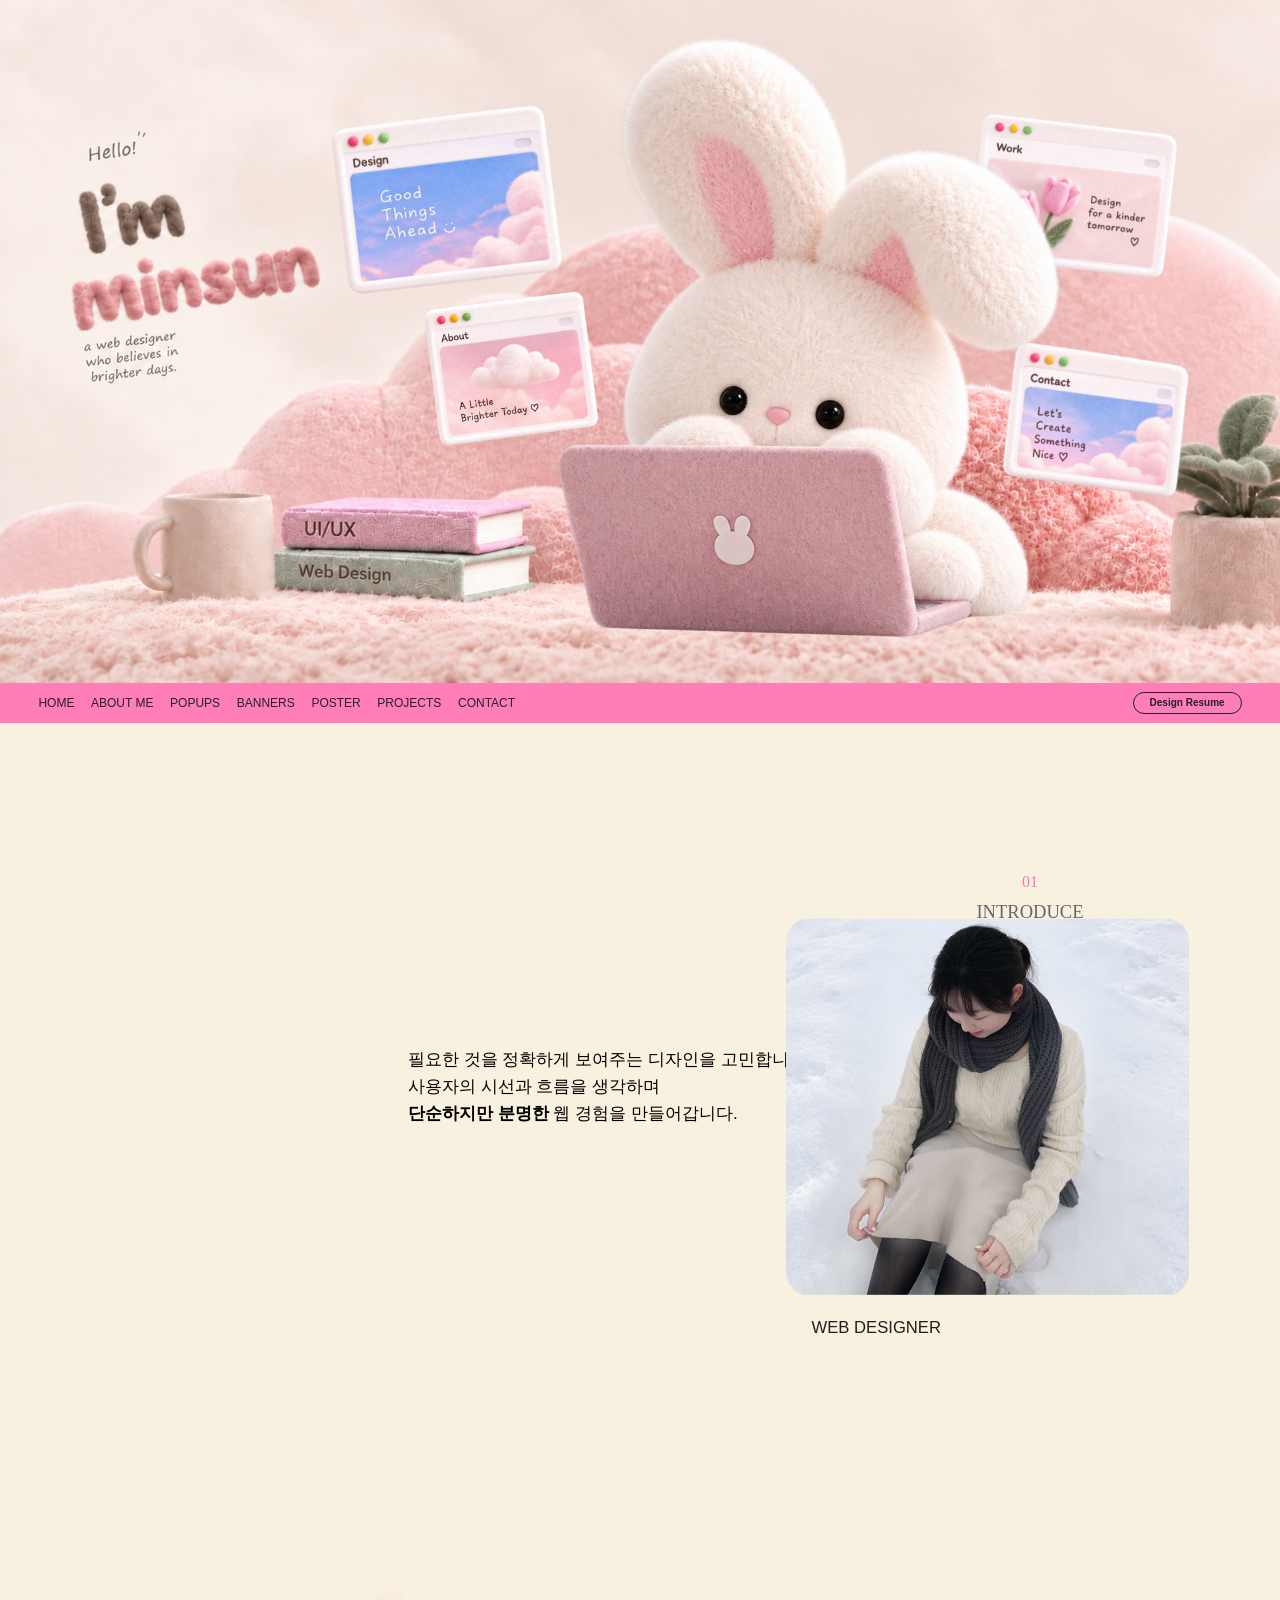
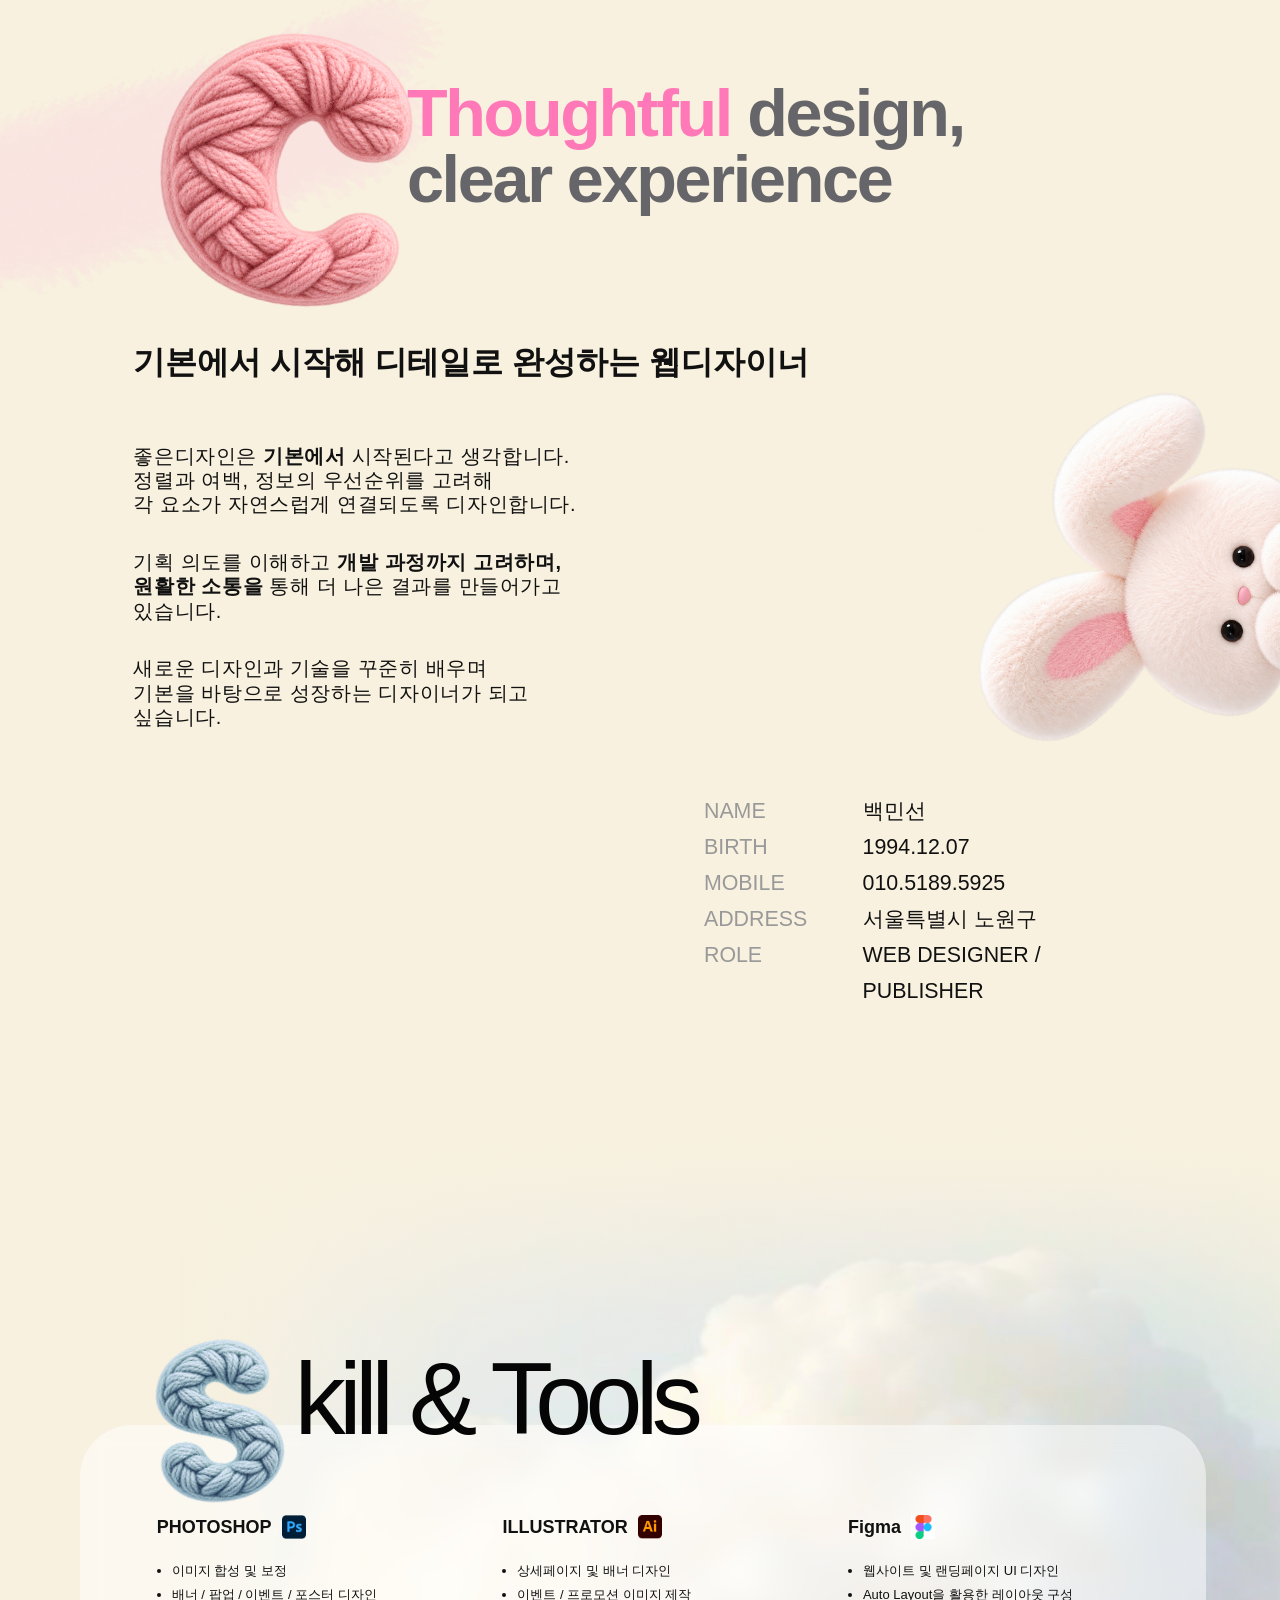
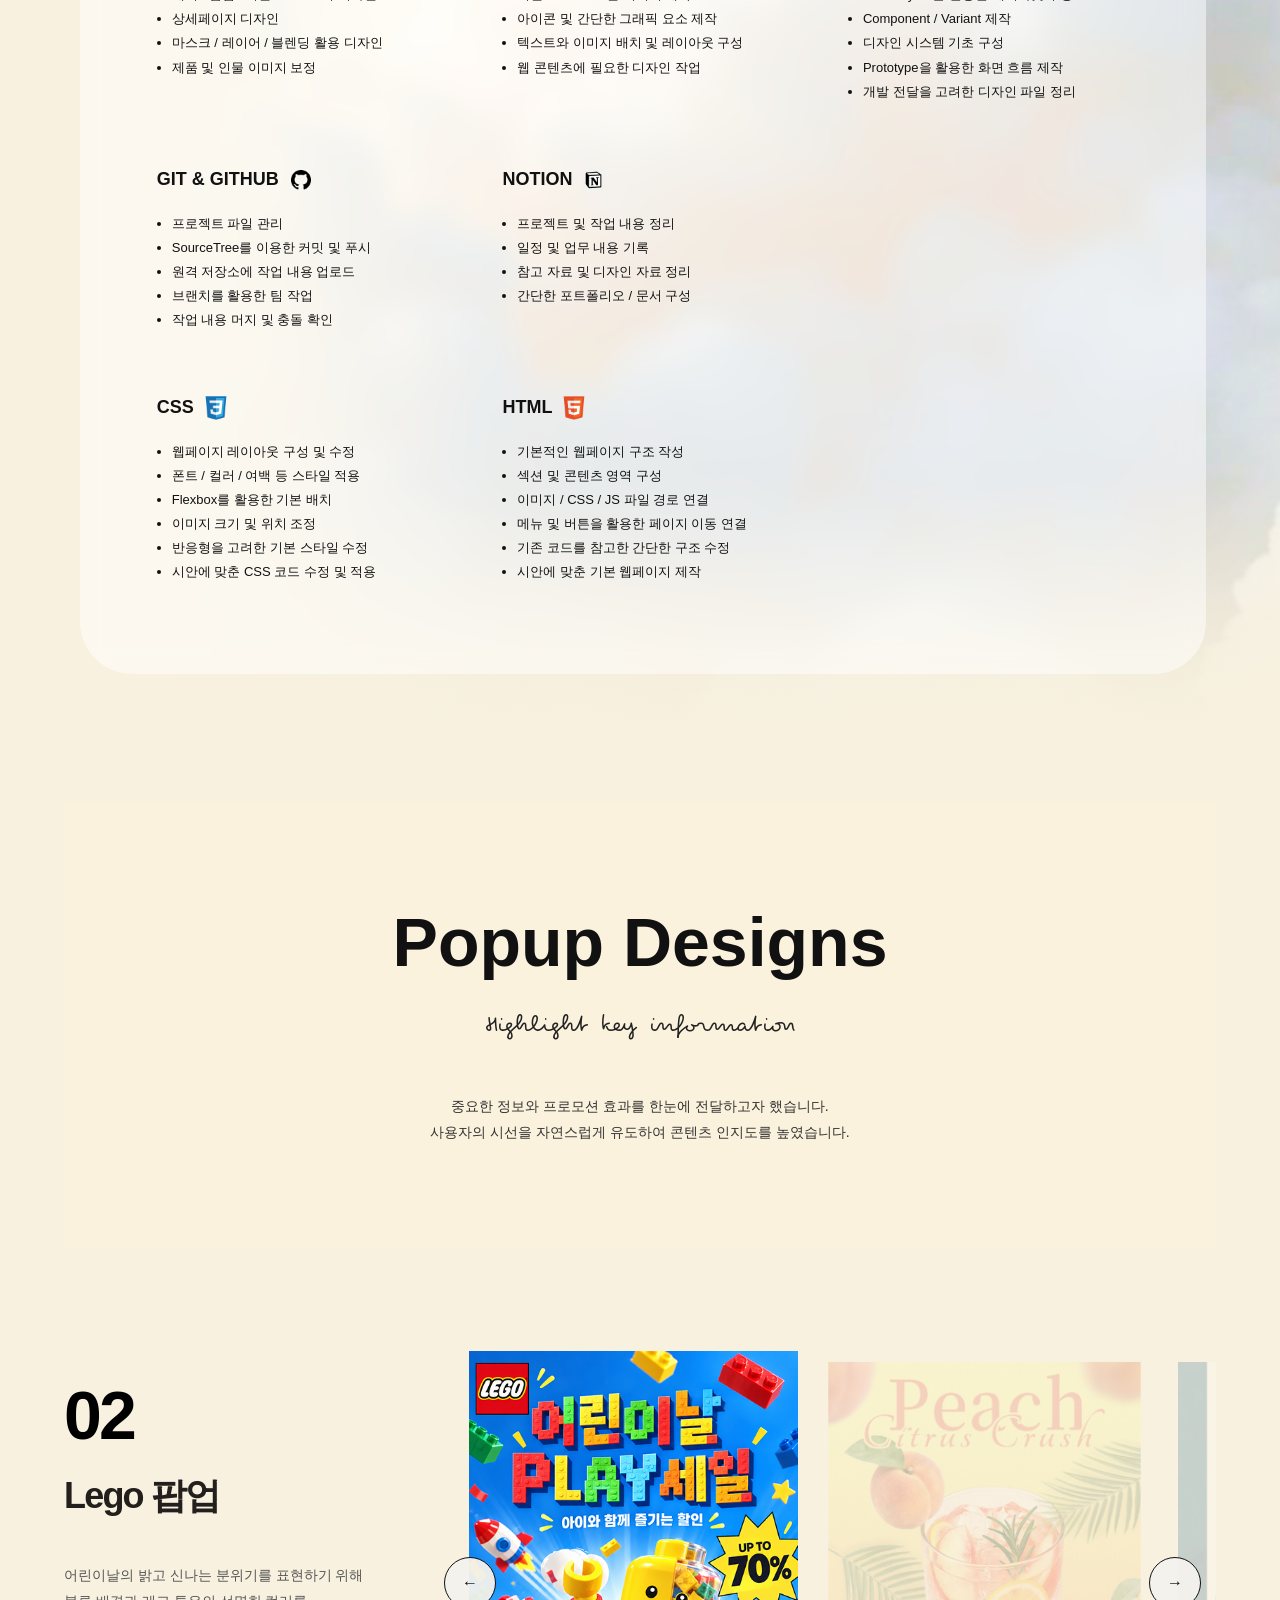
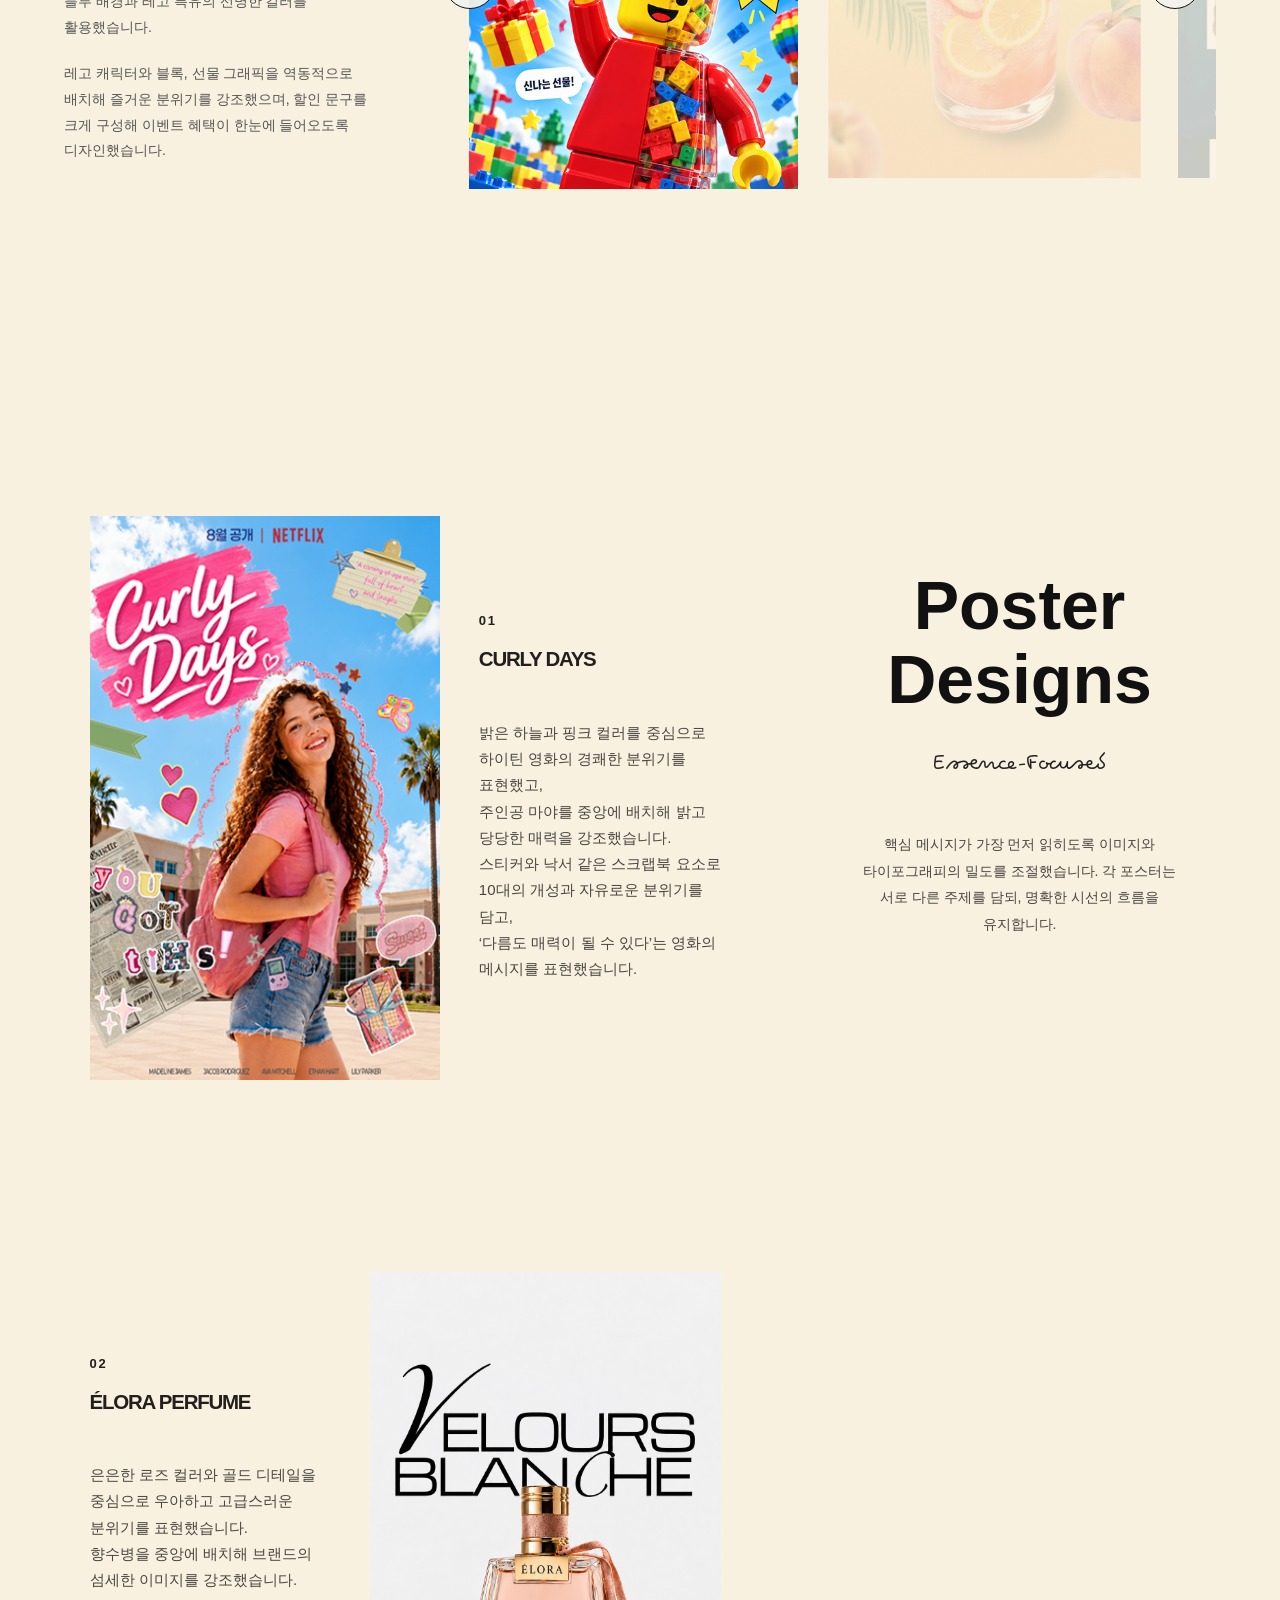
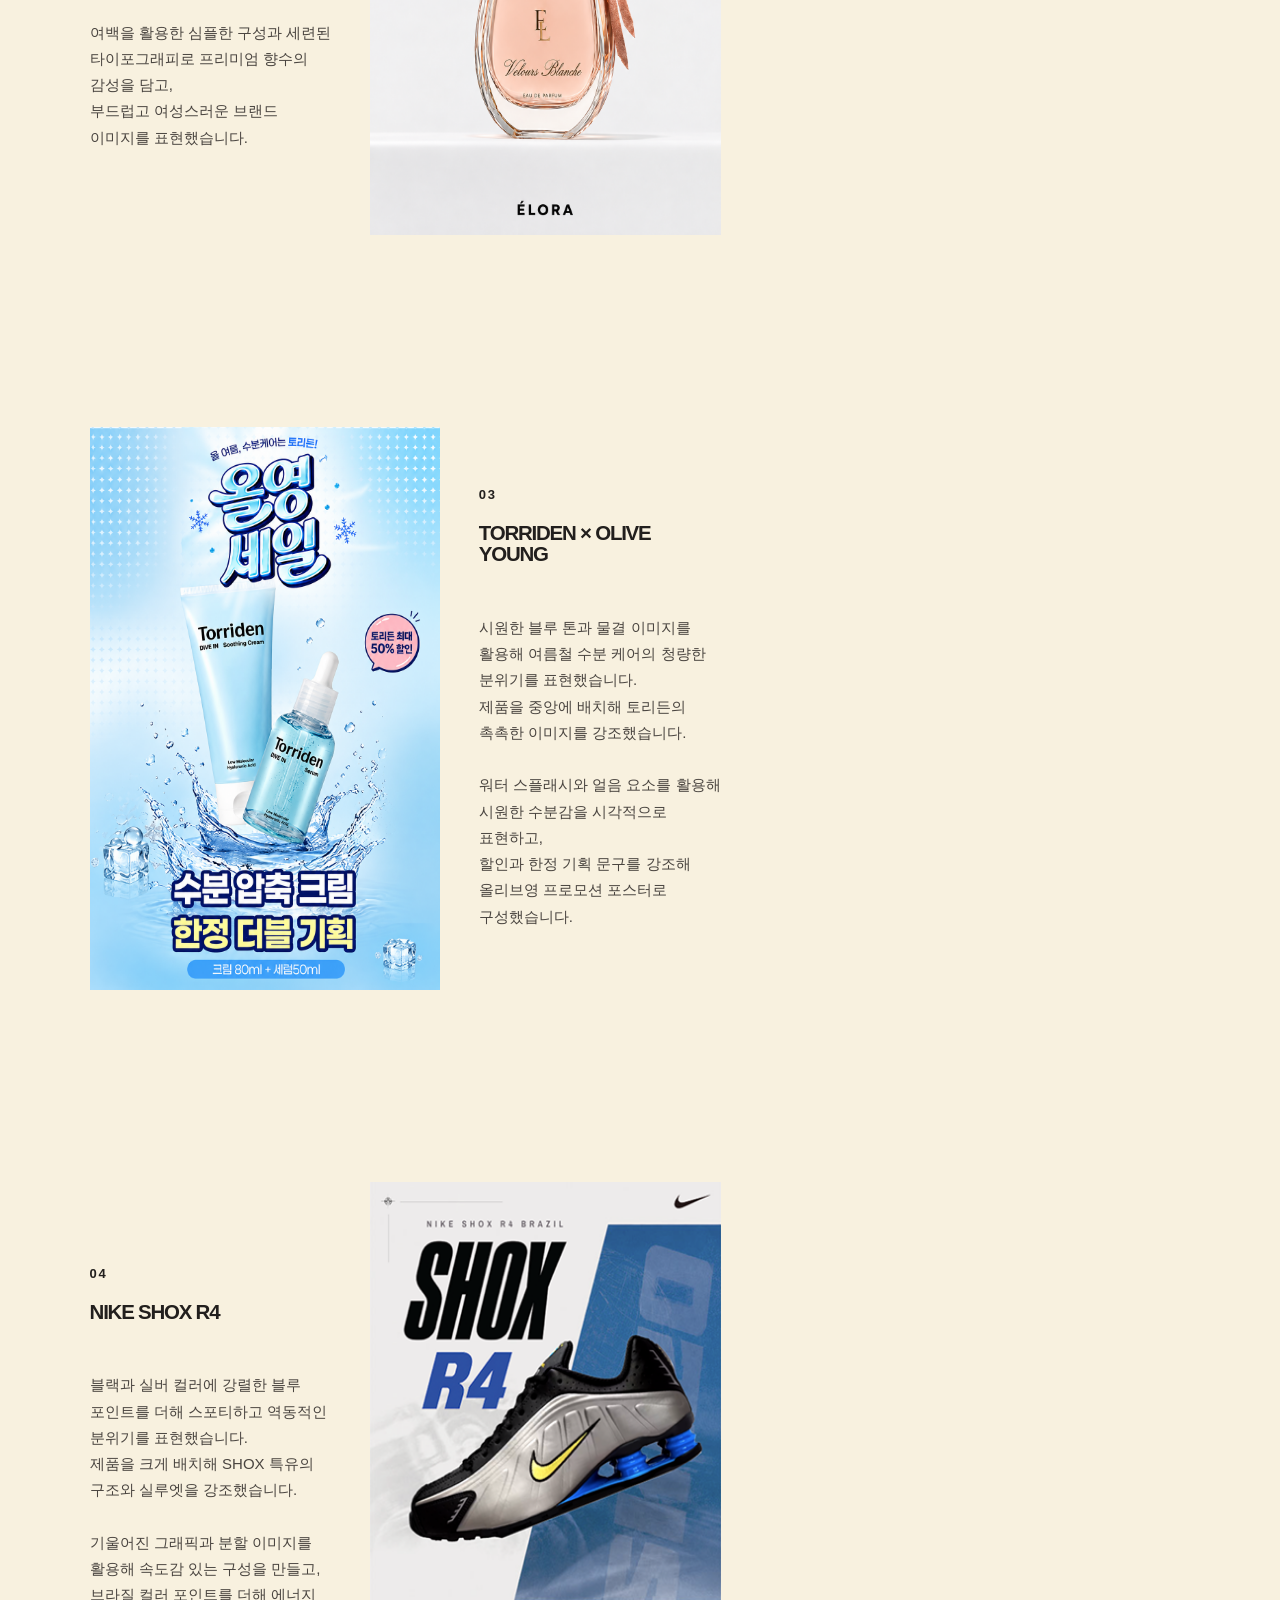
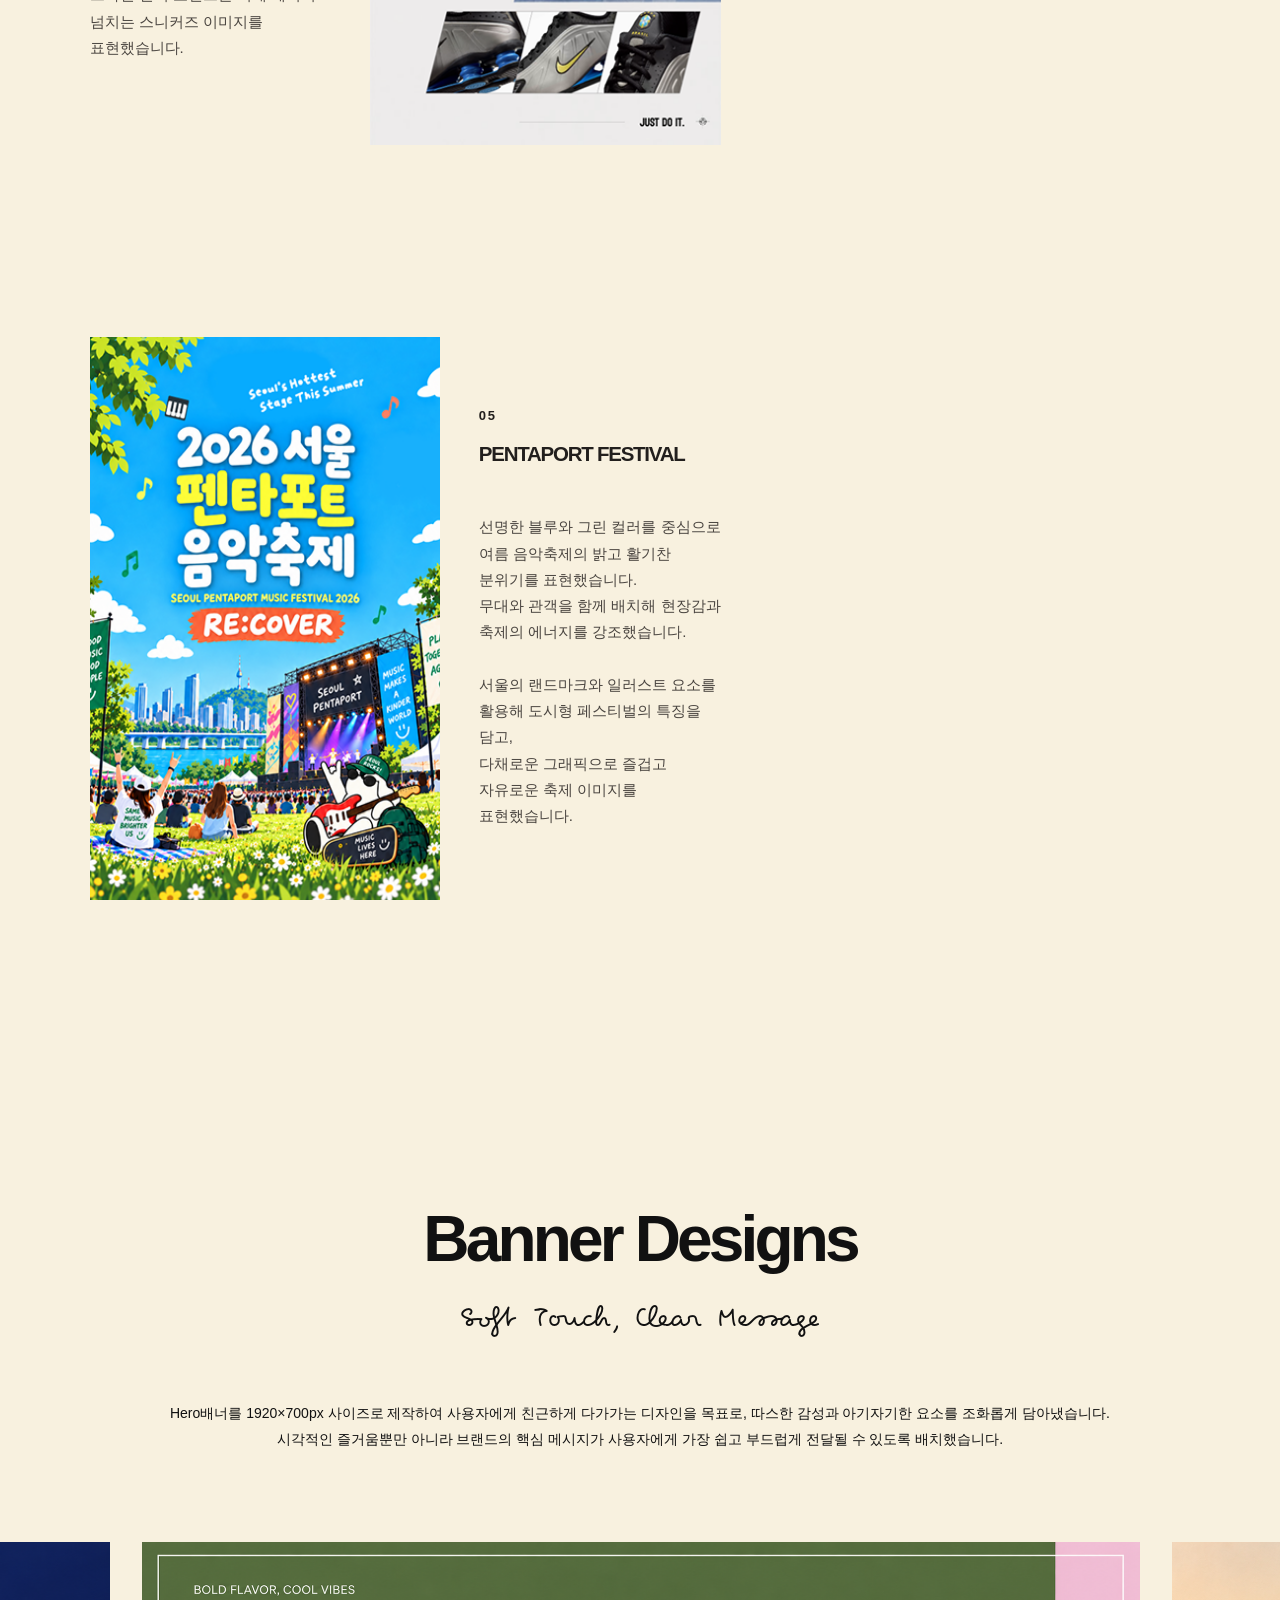
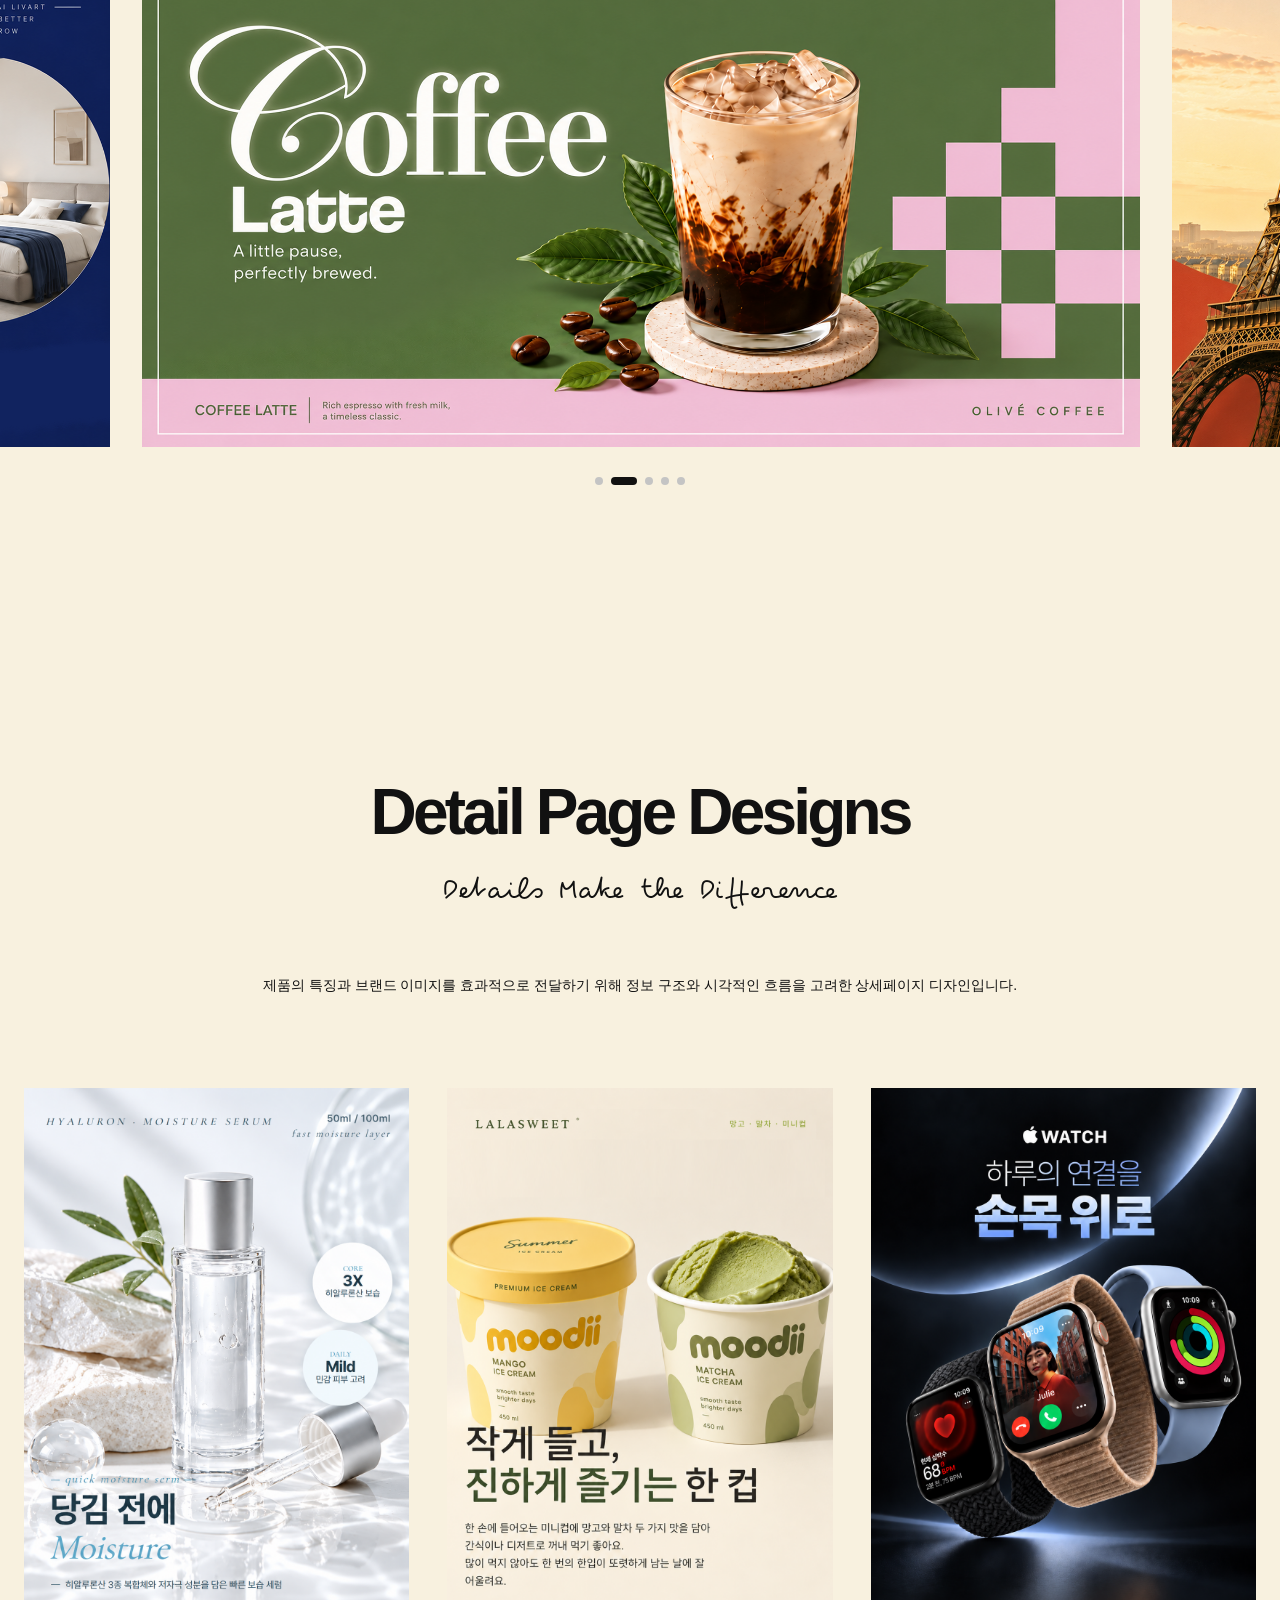
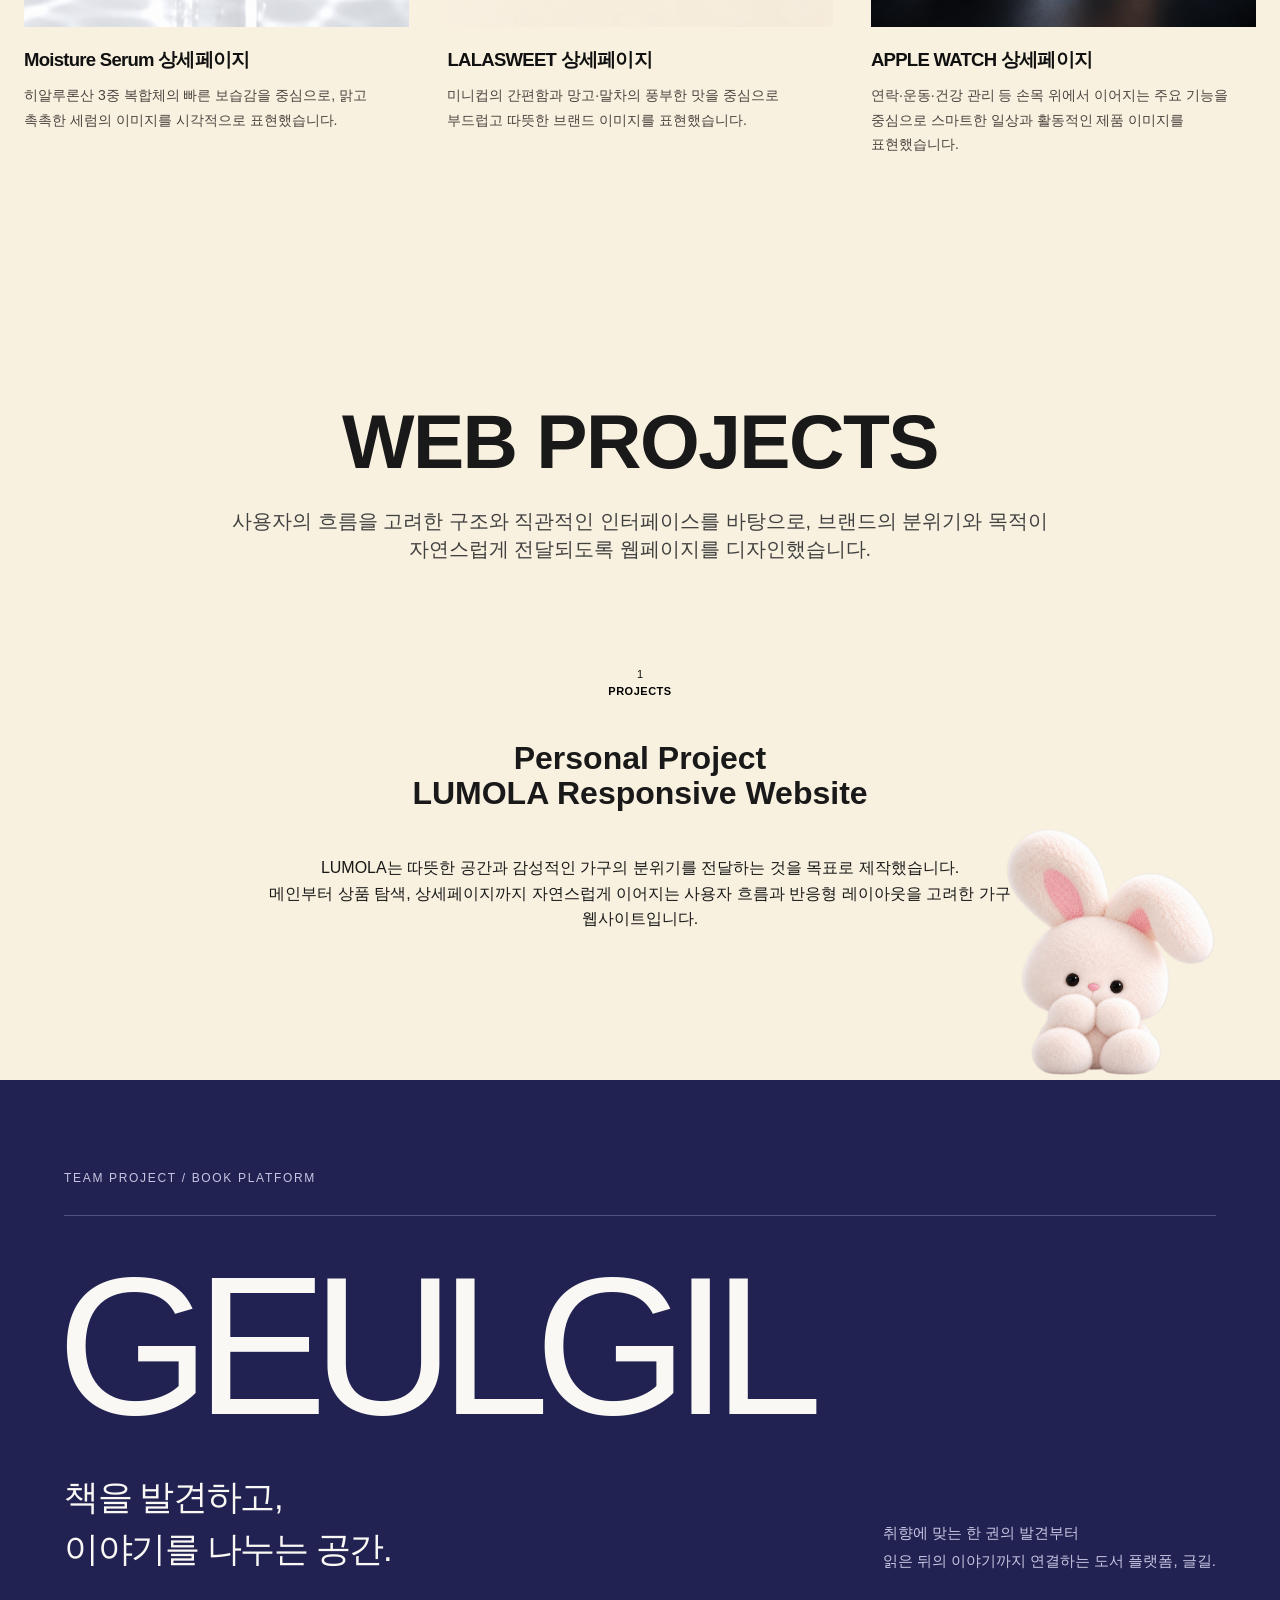
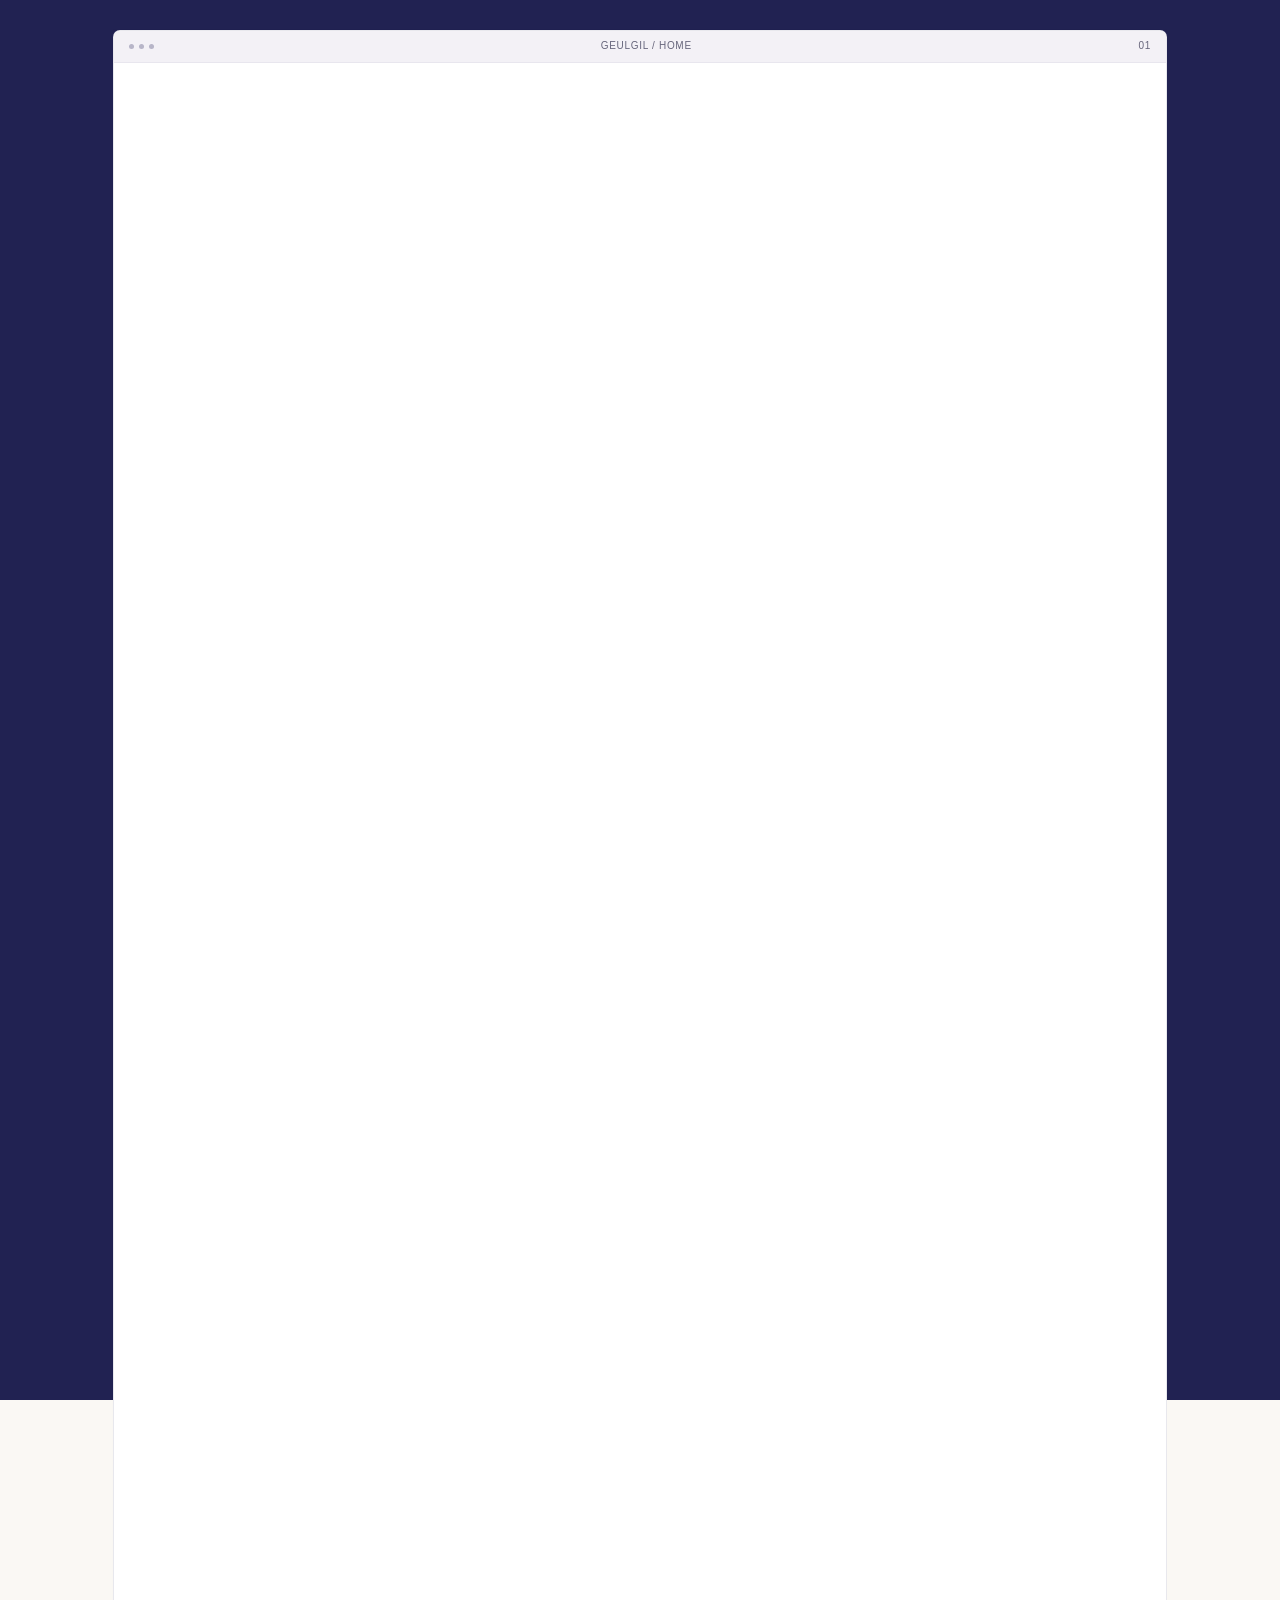
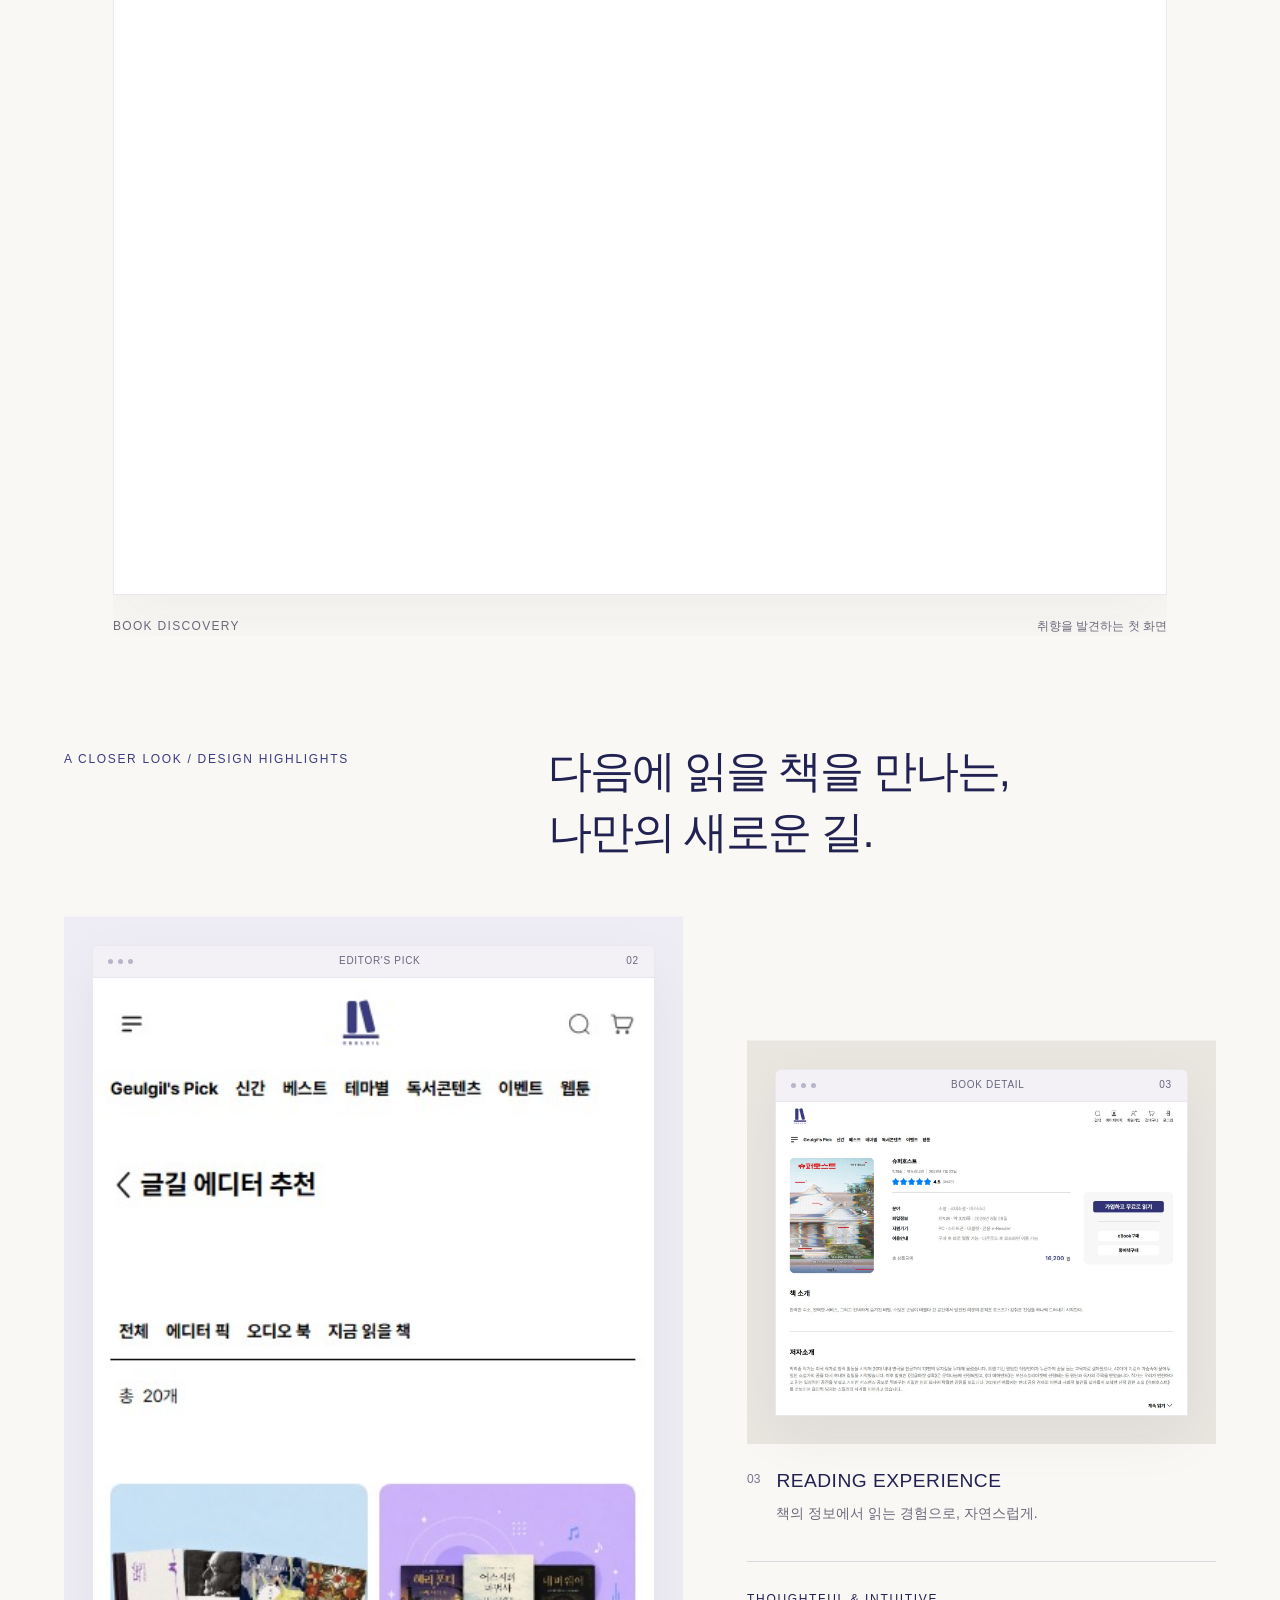
==== commit 10657140: "모바일 대표이미지 재 수정" ====
--- a/index.html
+++ b/index.html
@@ -37,8 +37,8 @@
 <meta property="og:type" content="website">
 <meta property="og:title" content="백민선 | 웹디자이너 포트폴리오">
 <meta property="og:description" content="웹디자인, UI/UX 디자인, 웹퍼블리싱과 반응형 웹 프로젝트를 소개하는 백민선의 포트폴리오입니다.">
-<meta property="og:url" content="https://ninewrks.github.io/port/">
-<meta property="og:image" content="https://ninewrks.github.io/port/img/og-image.png">
+<meta property="og:url" content="https://sdd025055-max.github.io/web-minsun/">
+<meta property="og:image" content="https://sdd025055-max.github.io/web-minsun/img/og-image.png">
 
 
 </head>
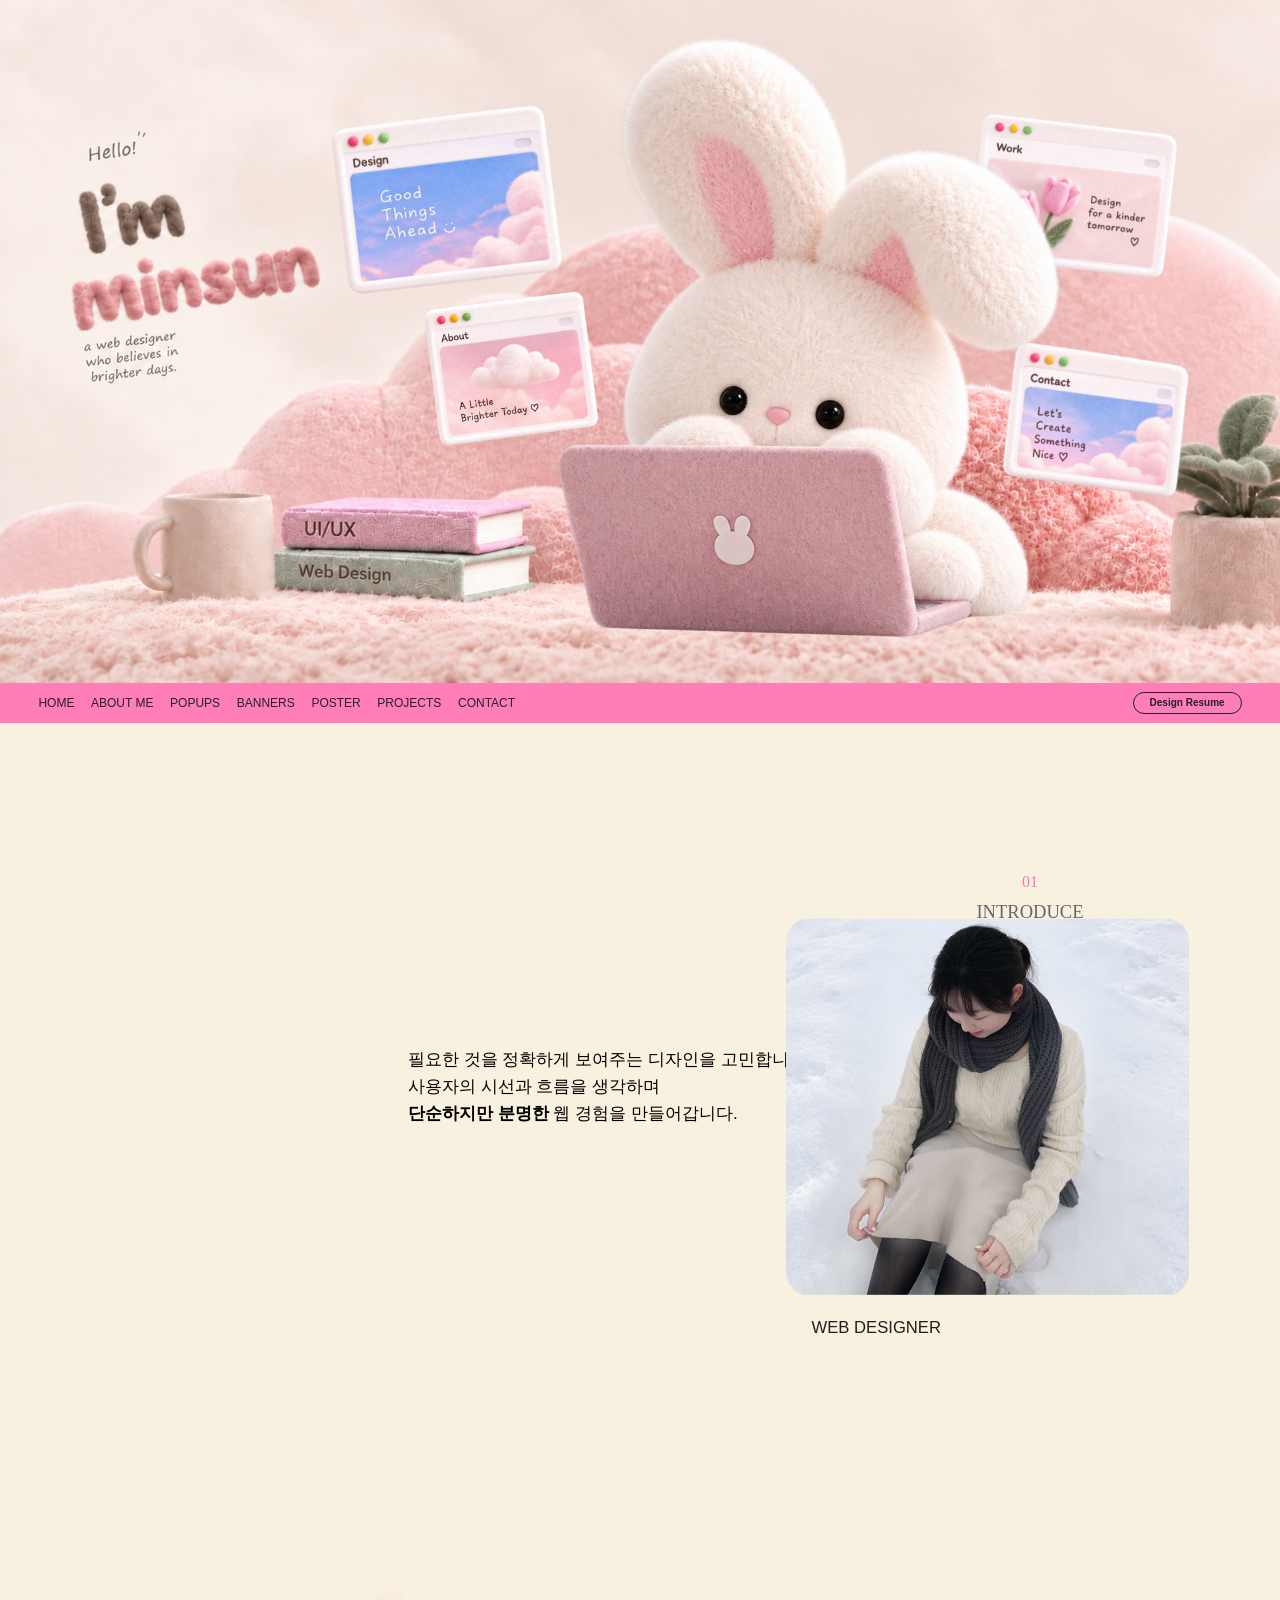
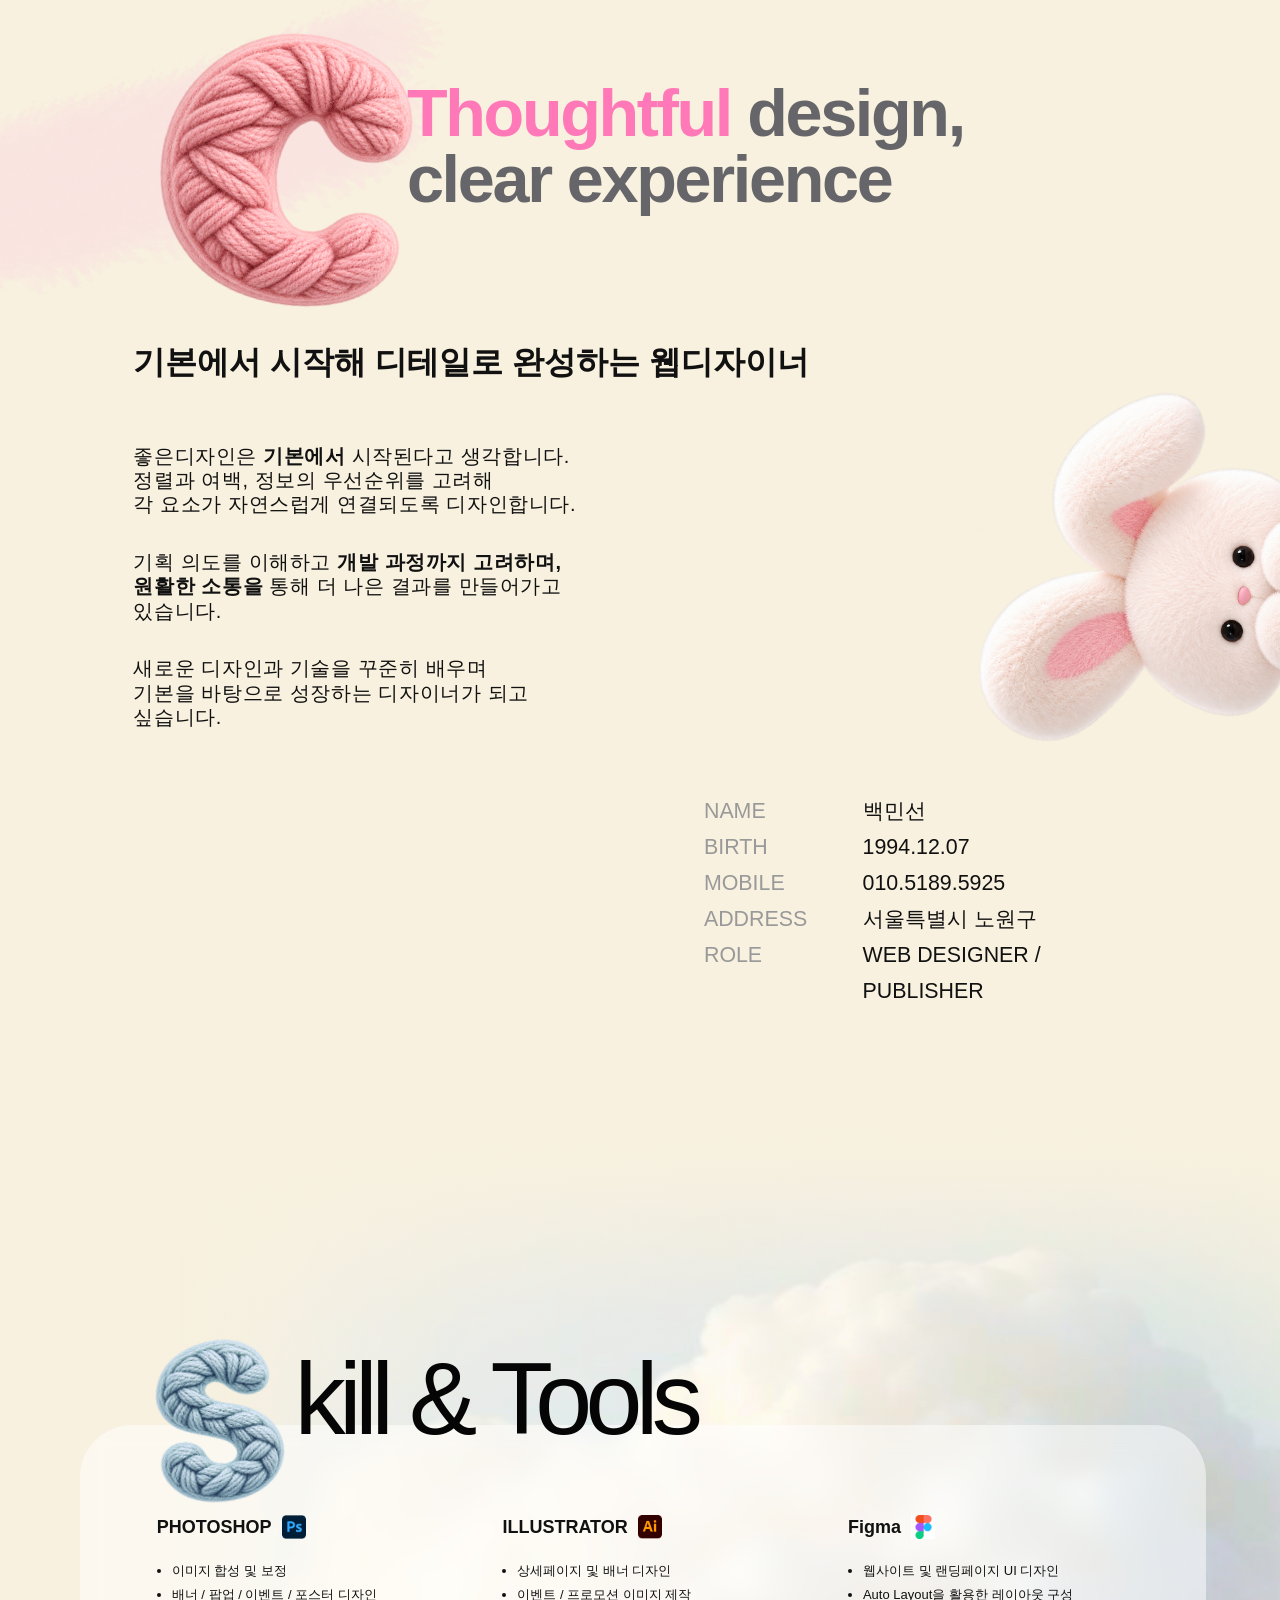
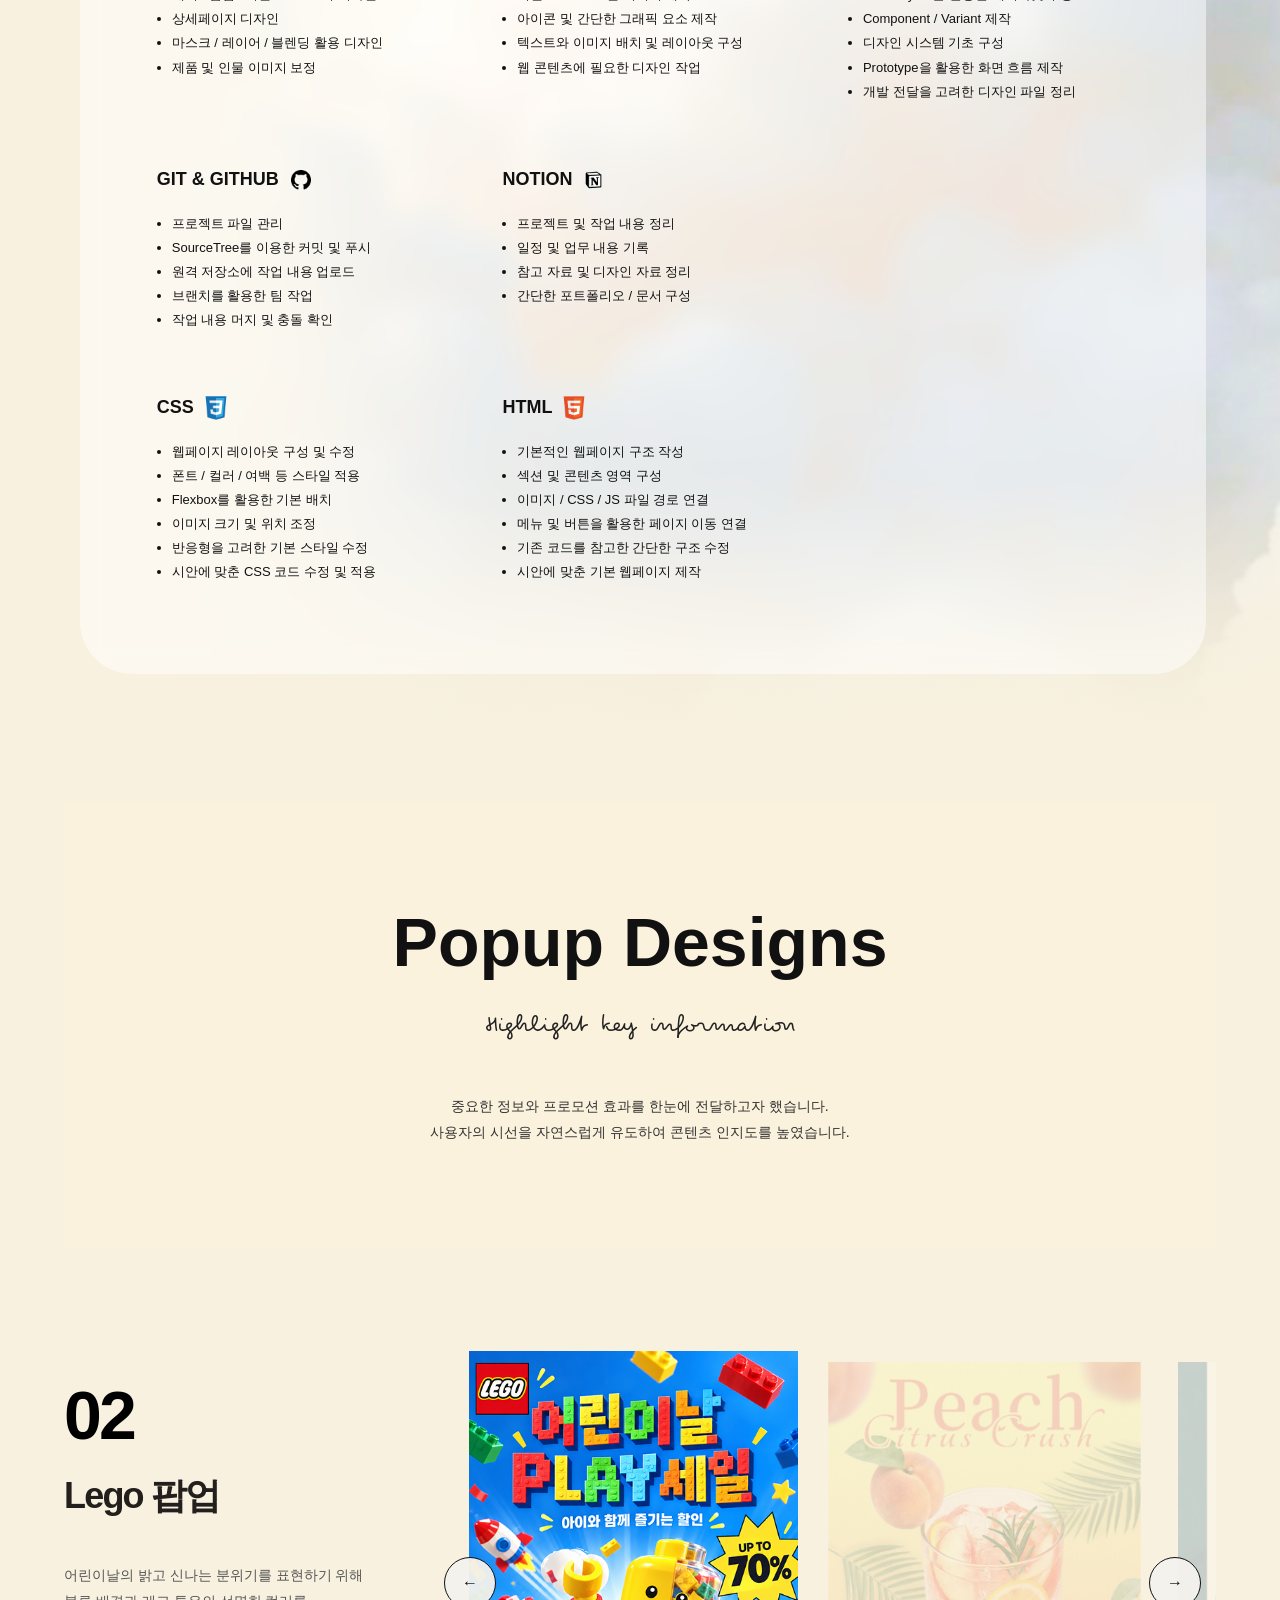
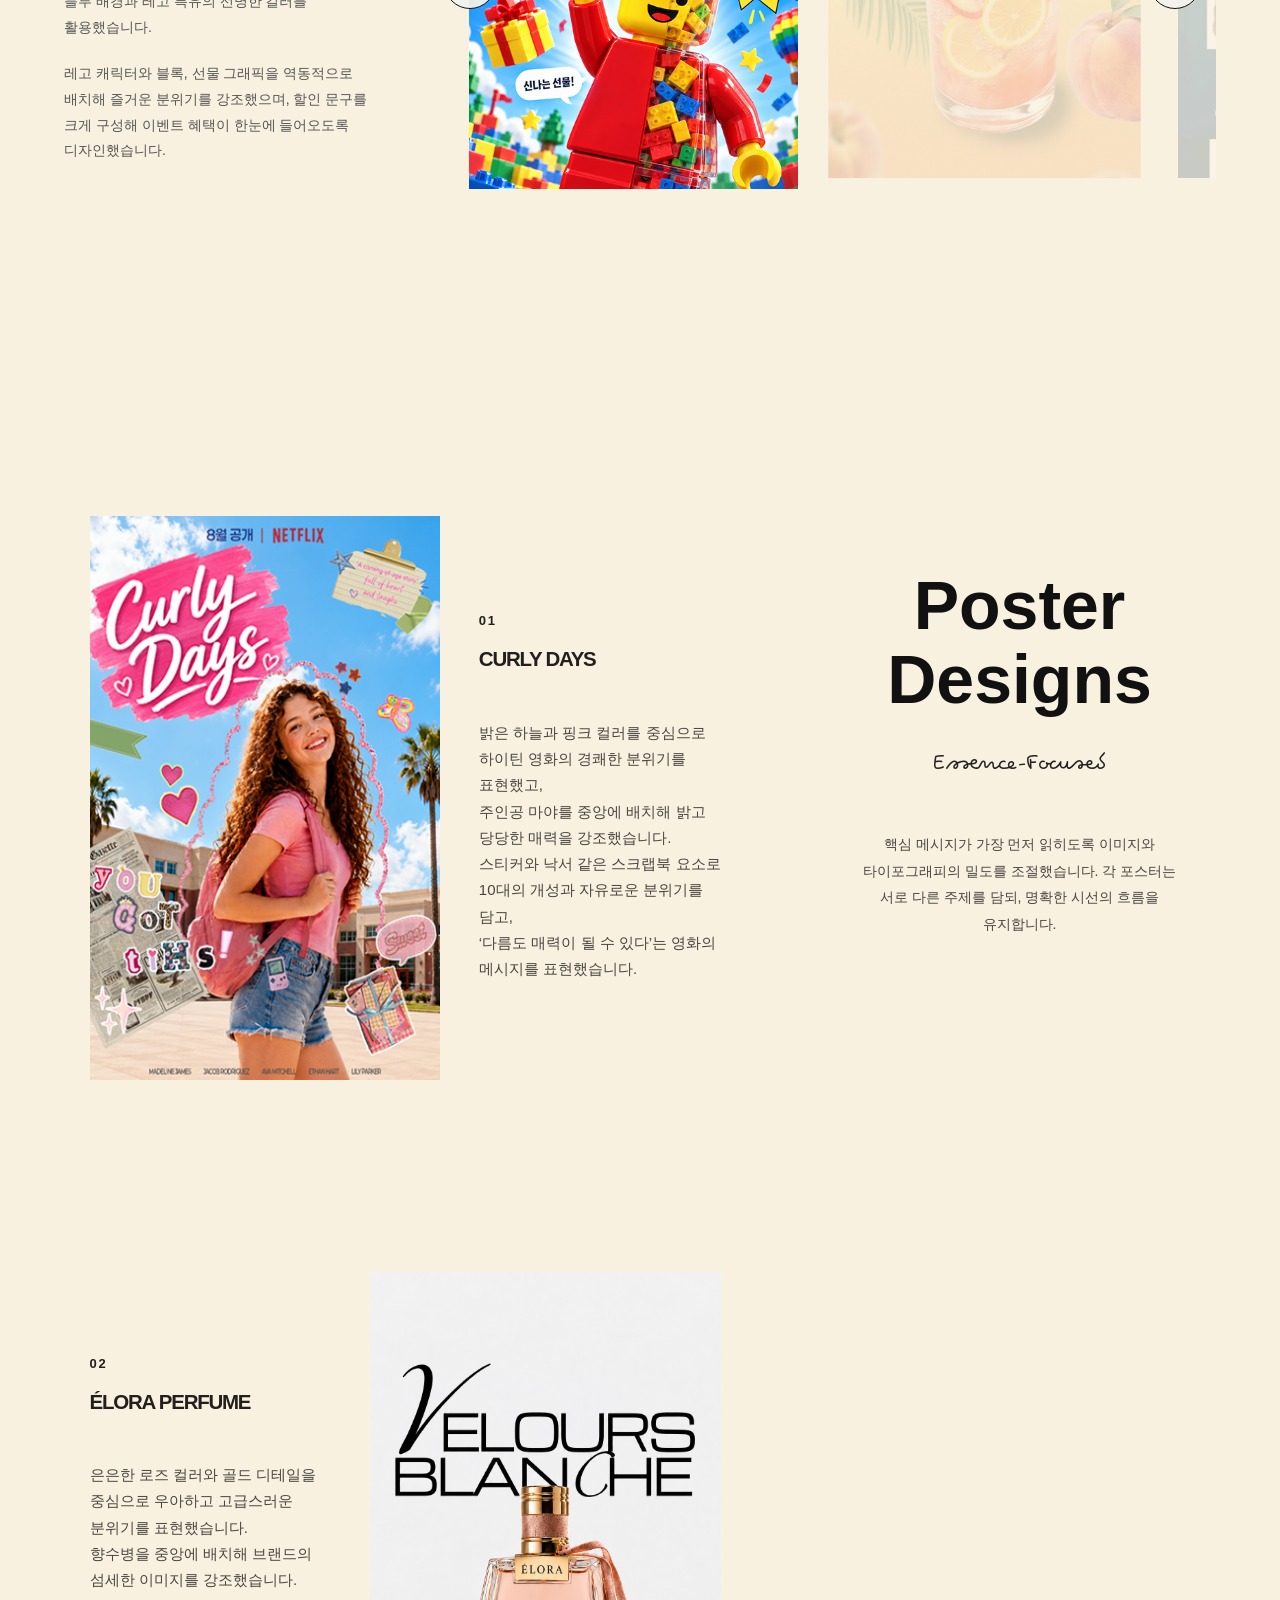
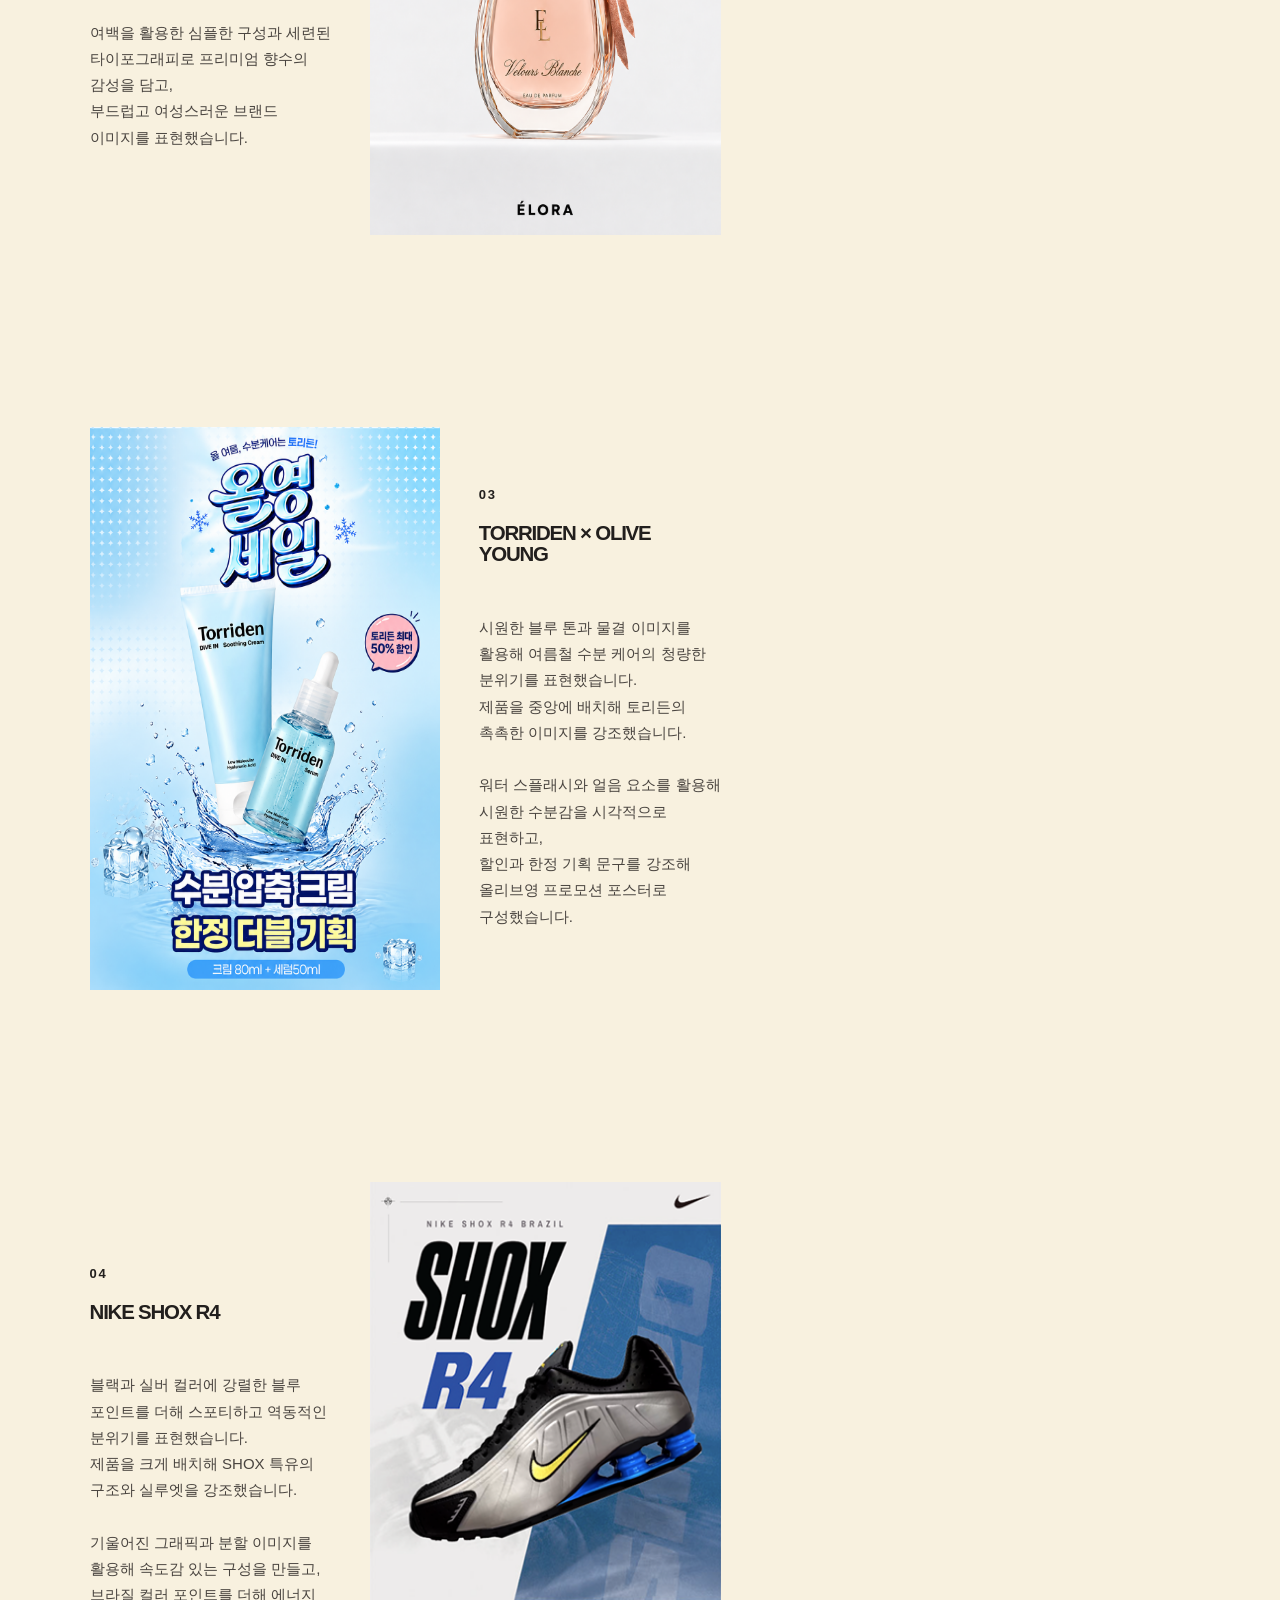
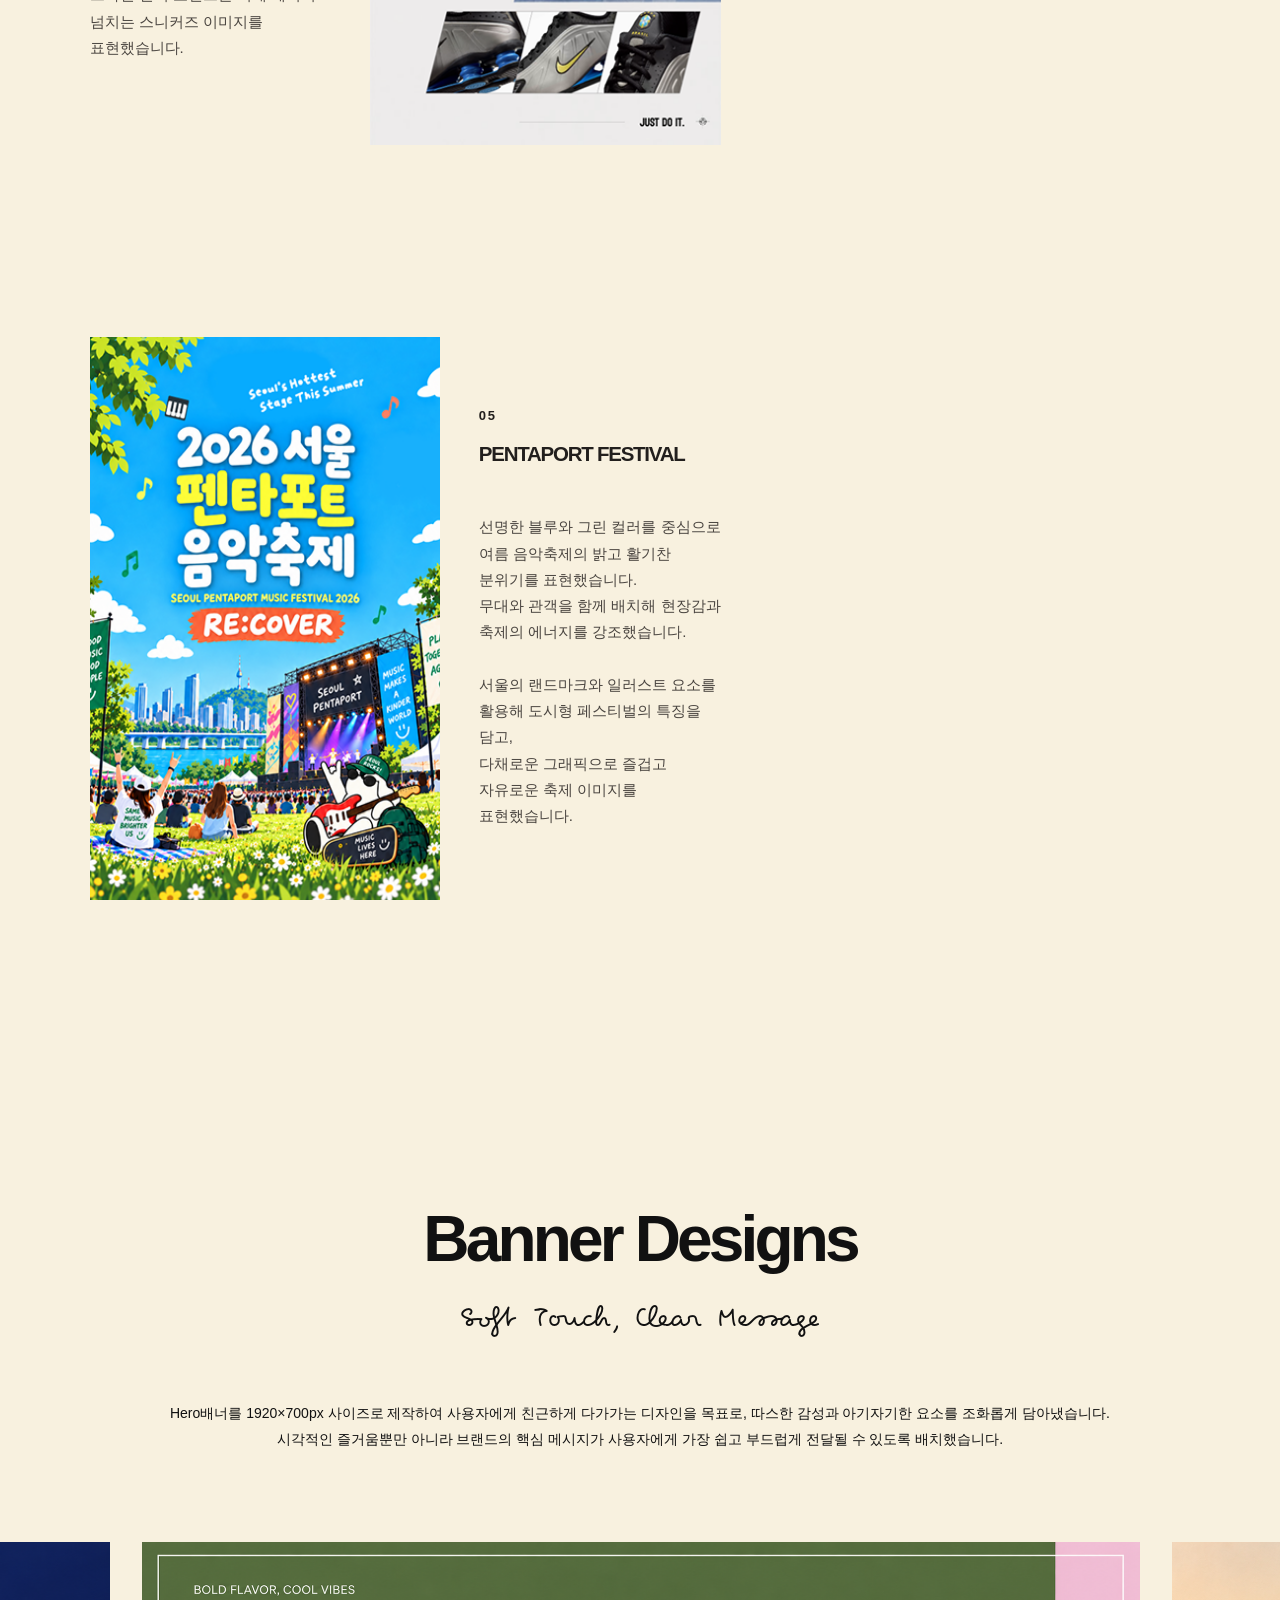
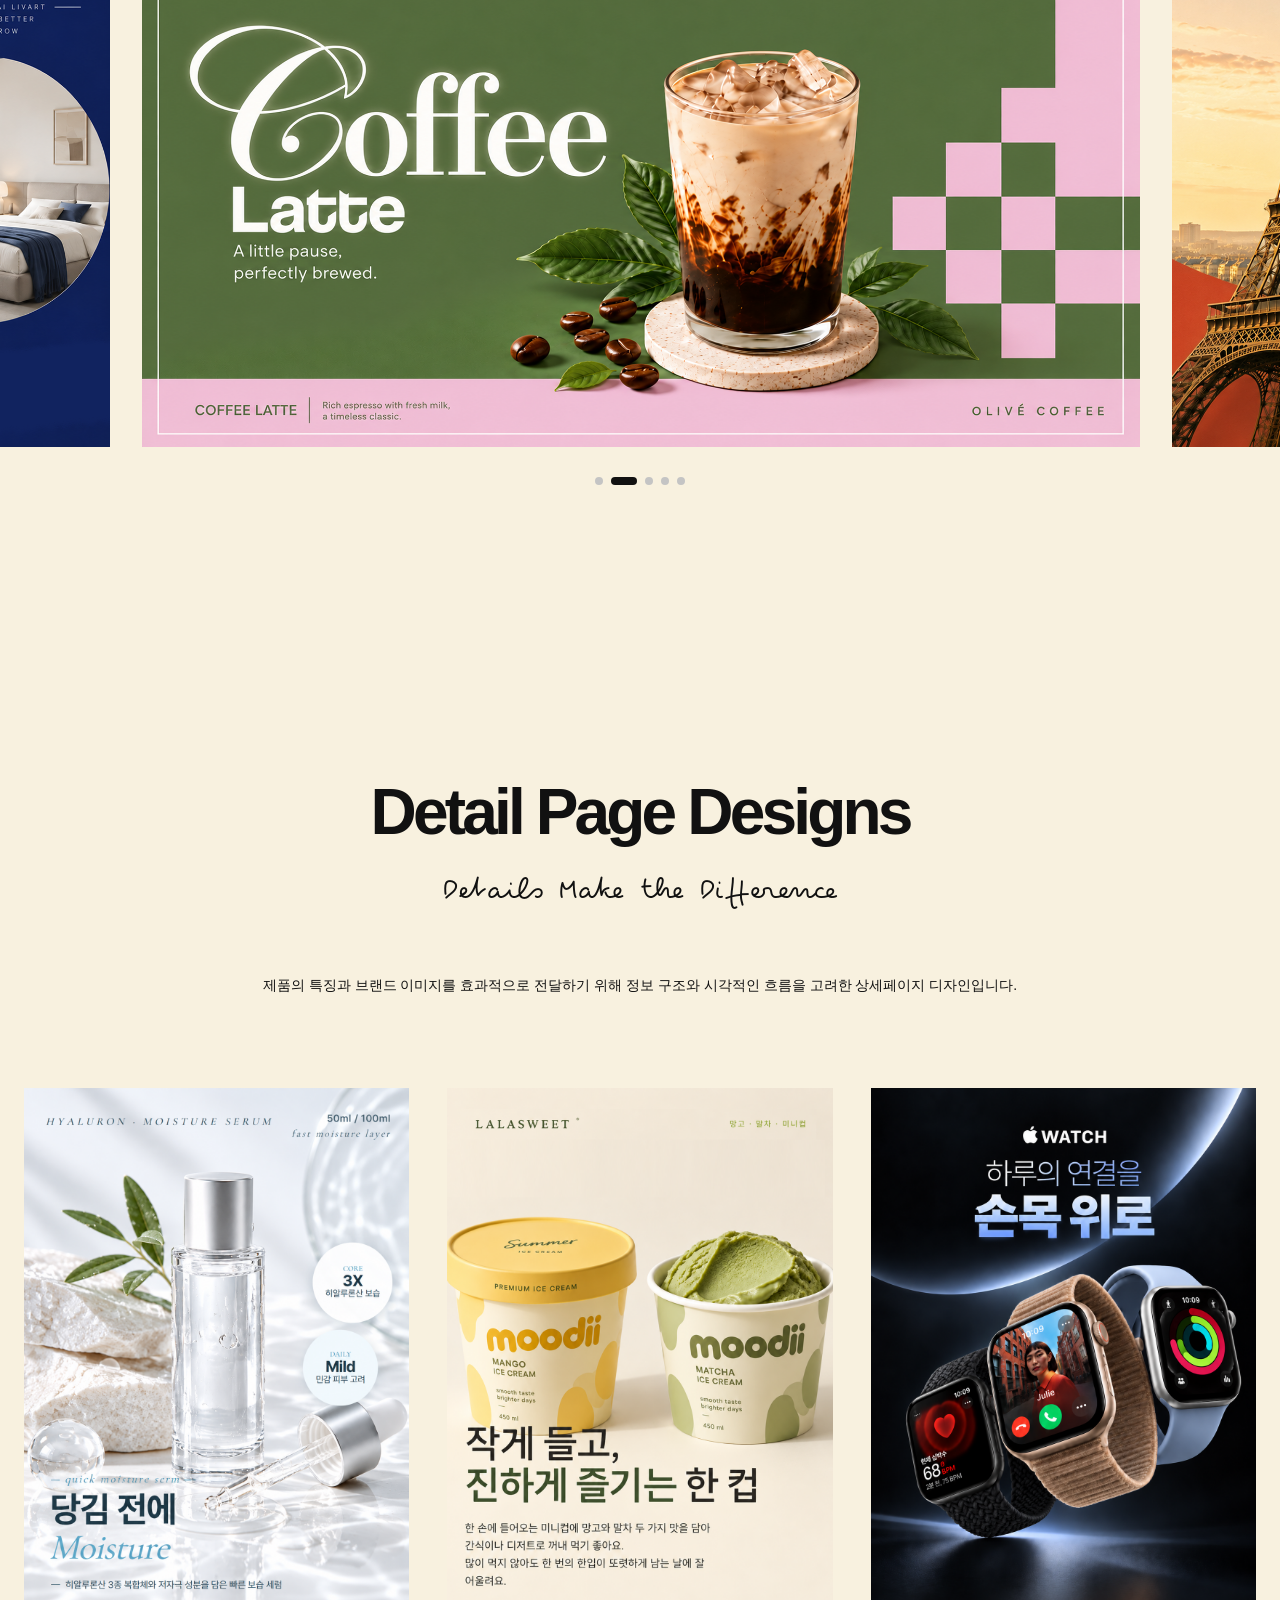
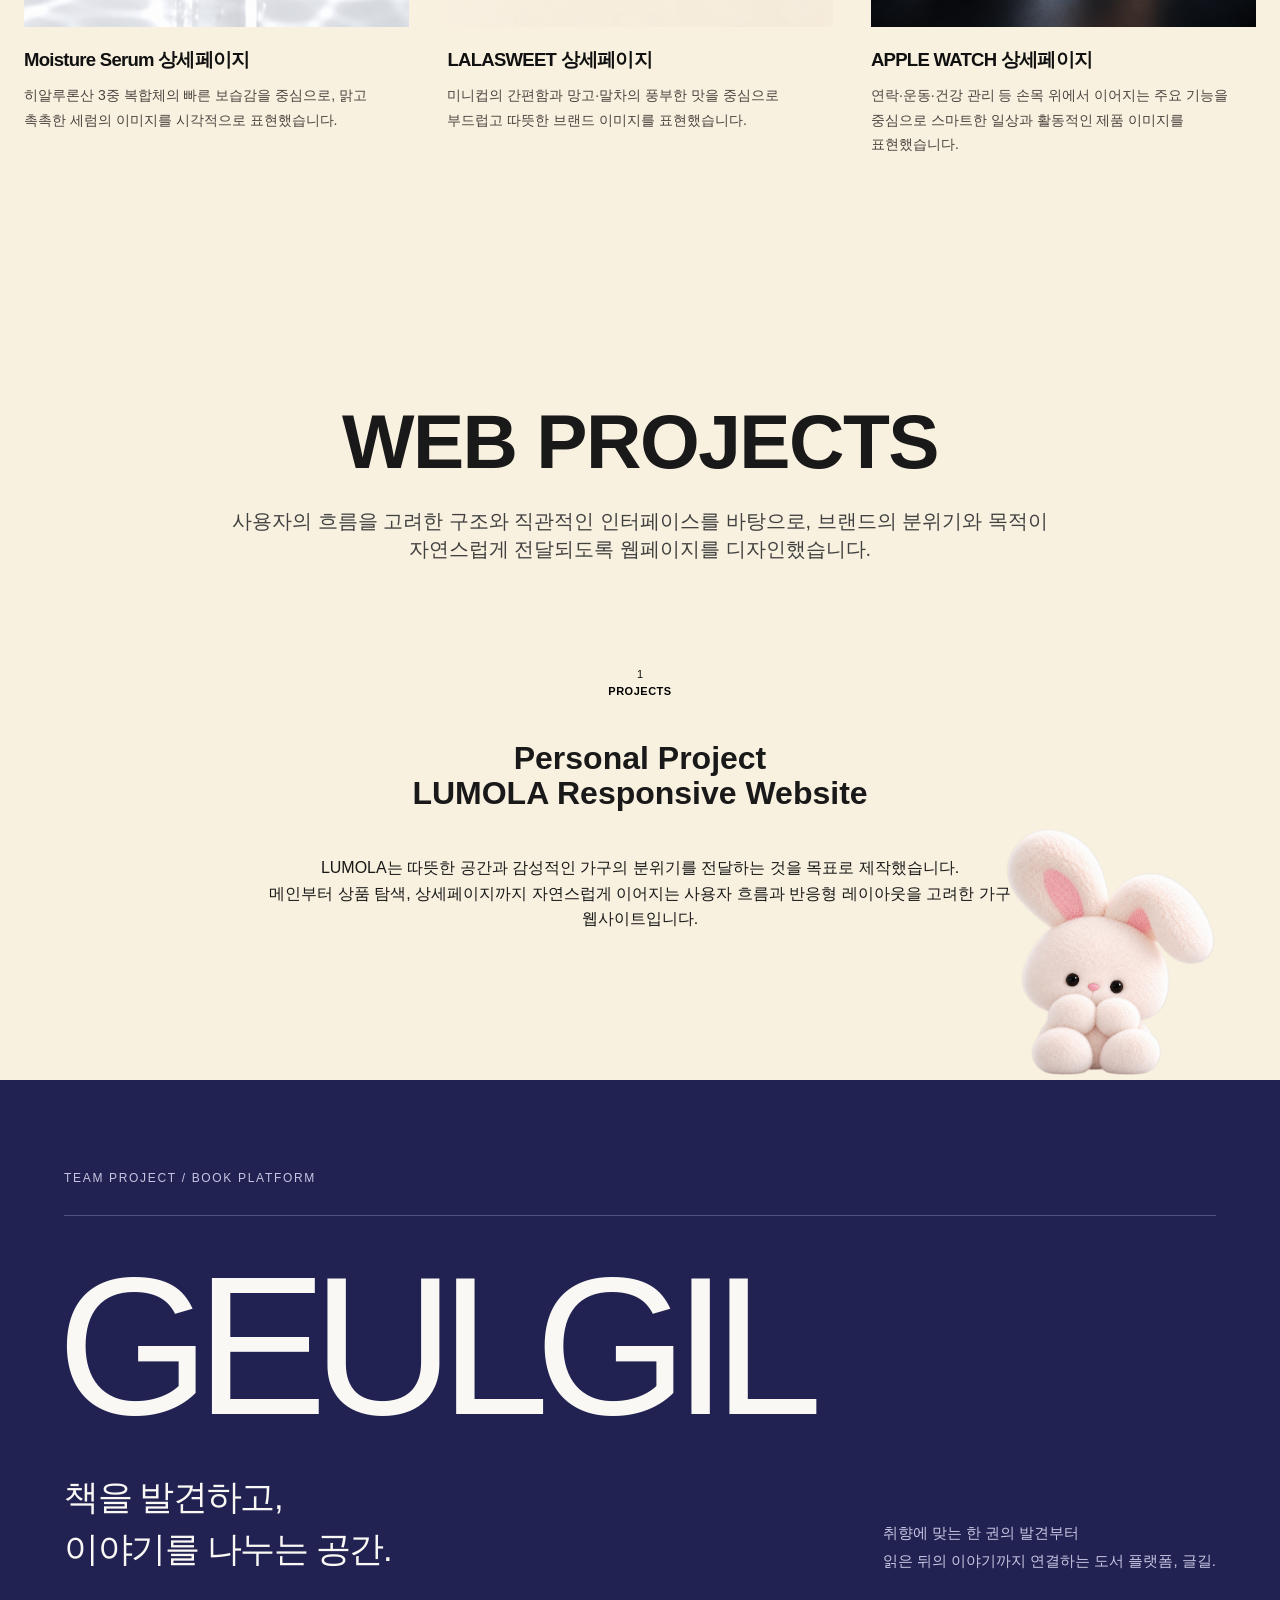
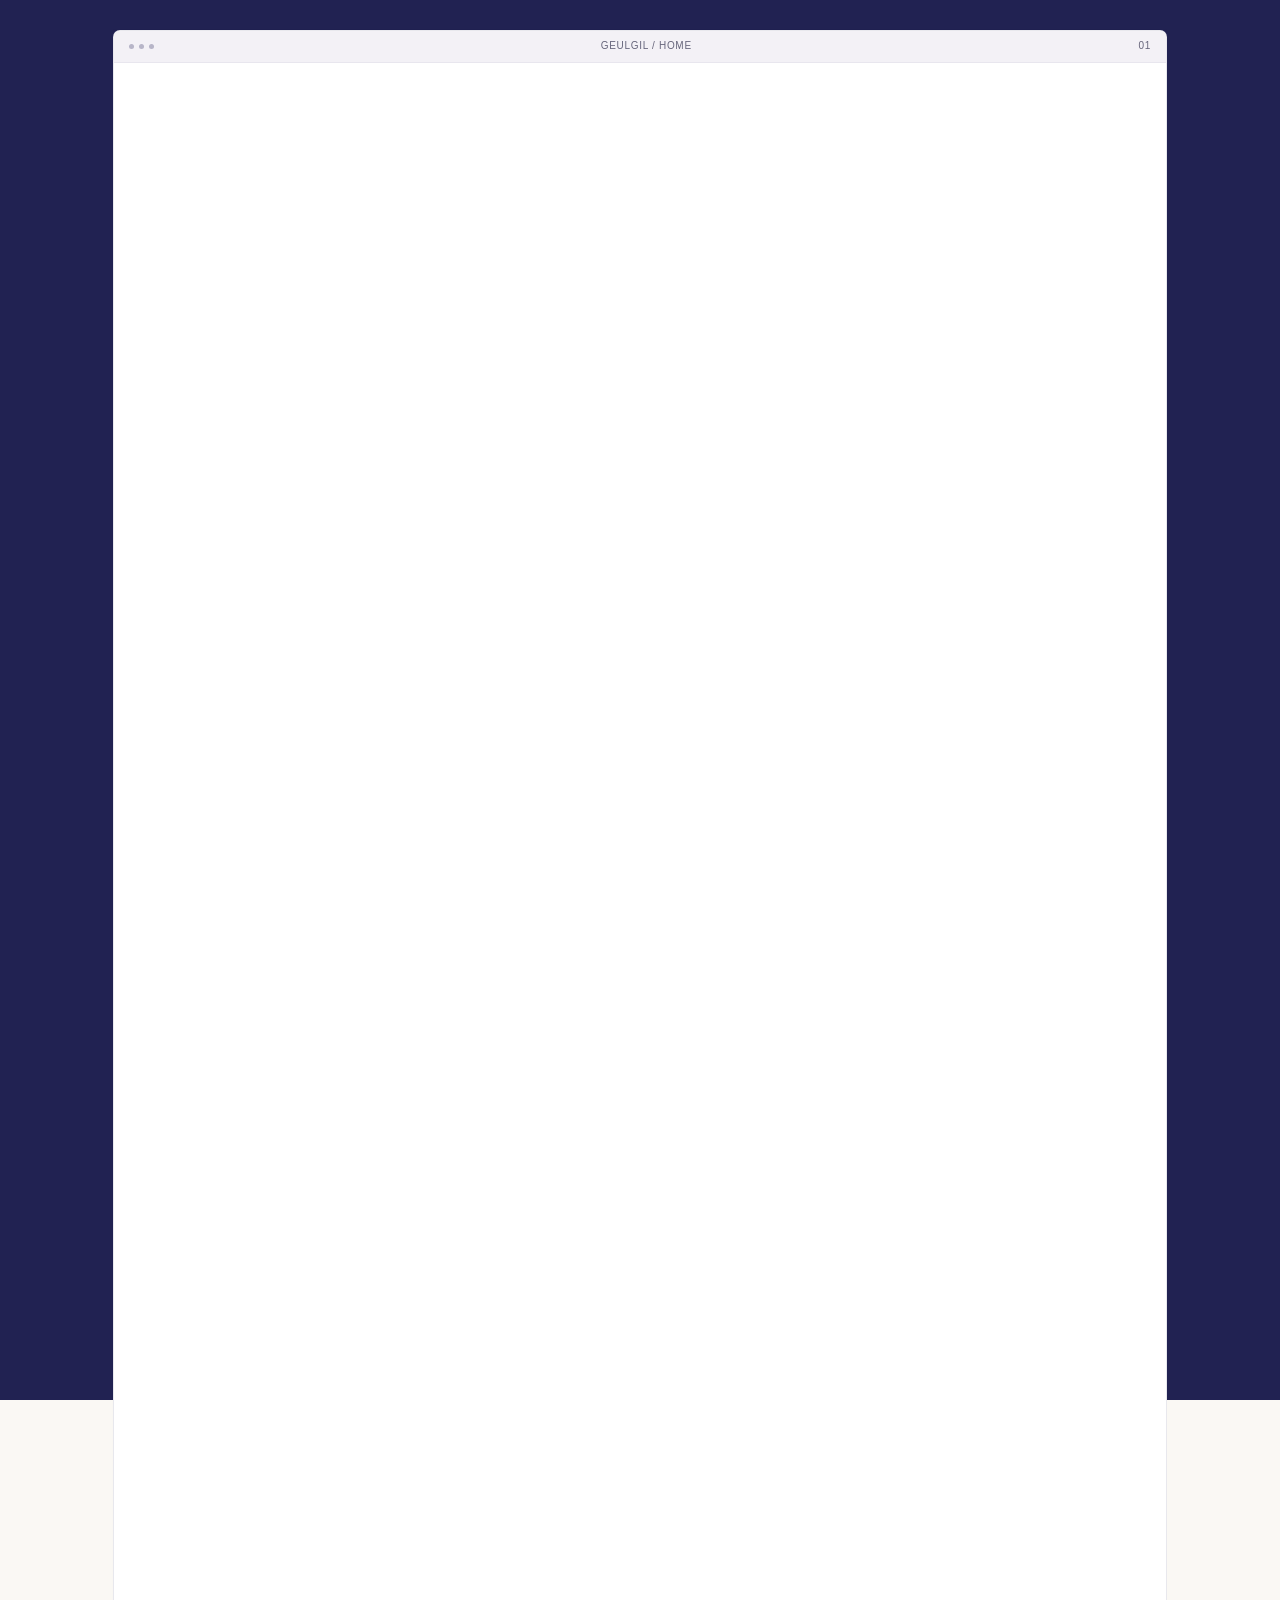
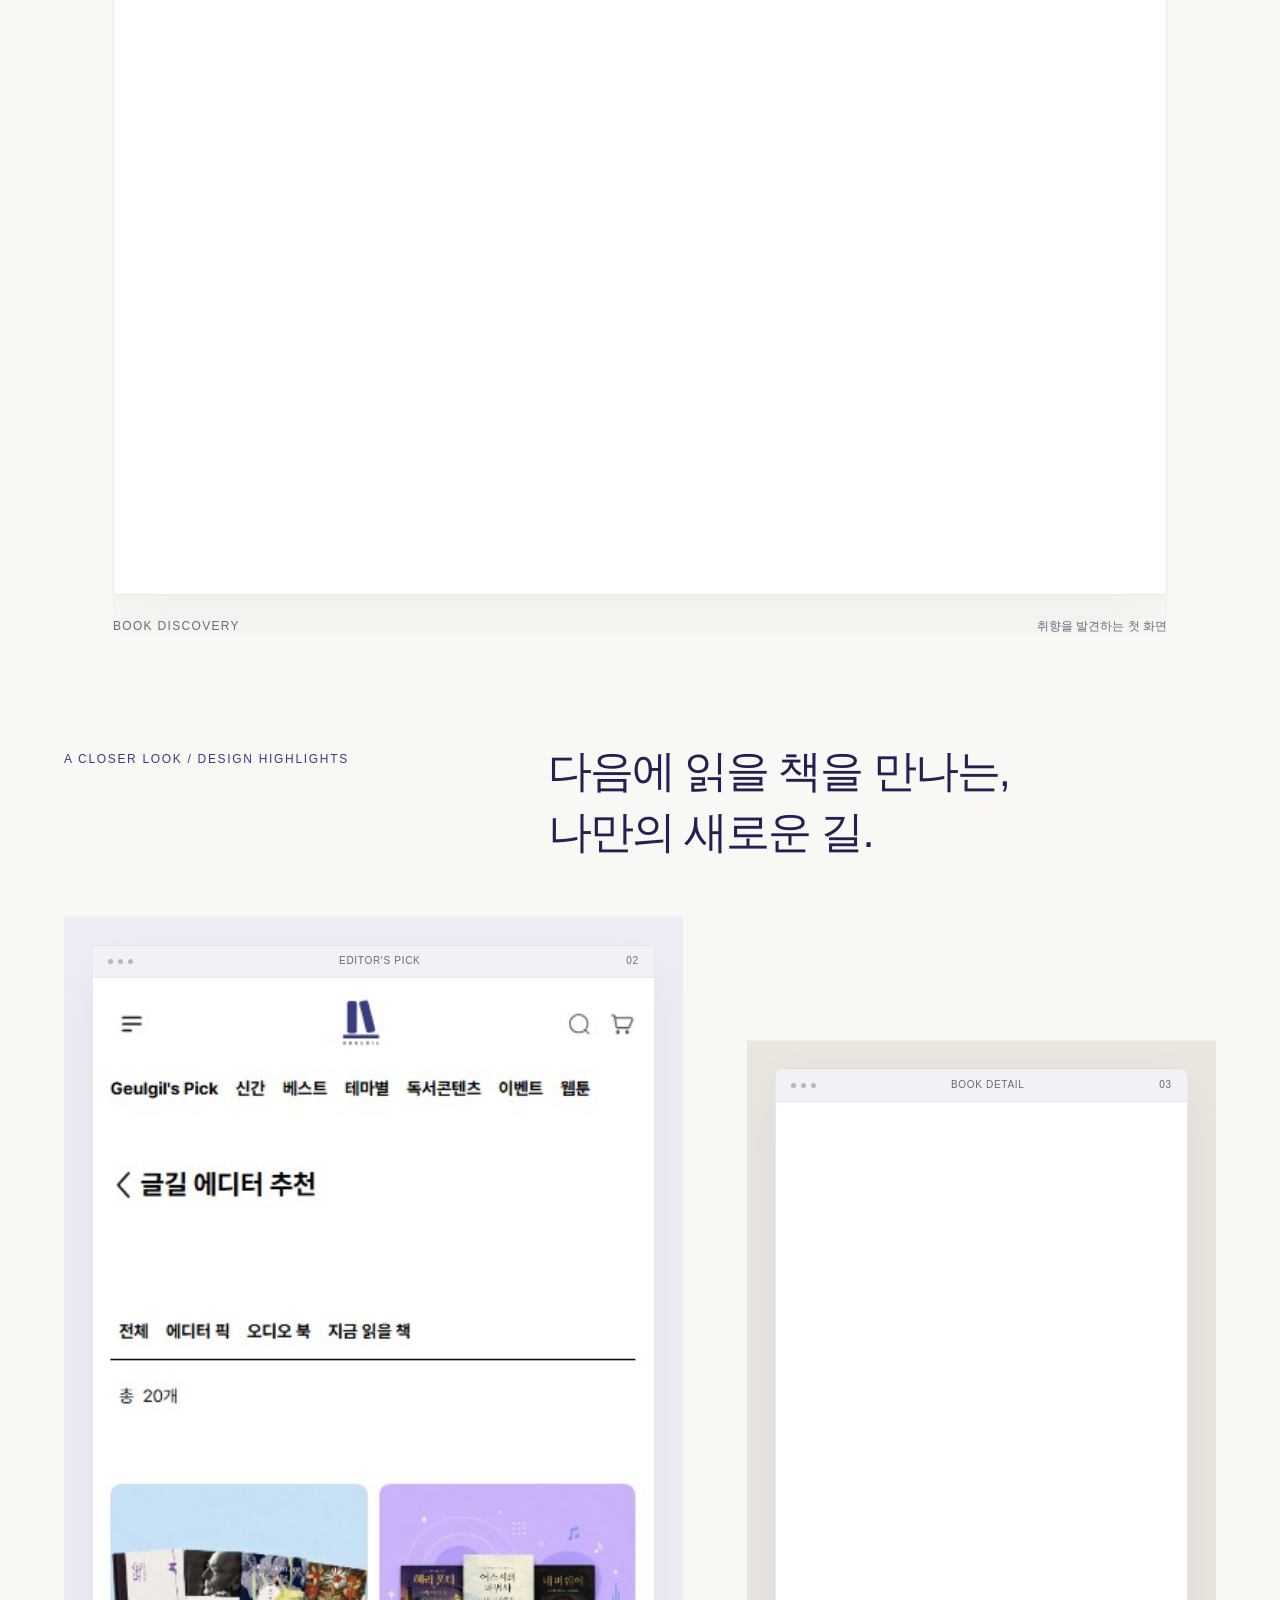
==== commit 30c25201: "파비콘 로고 추가" ====
--- a/index.html
+++ b/index.html
@@ -28,17 +28,19 @@
   <script src="./js/geulgil-case.js" defer></script>
 
   <title>백민선 | 웹디자이너 포트폴리오</title>
-<!-- seo 디자인 -->
+
+  <!-- seo 디자인 -->
+  <link rel="icon" type="image/png" href="./img/favicon.png">
   <meta name="description" content="웹디자인, UI/UX 디자인, 웹퍼블리싱과 반응형 웹 프로젝트를 소개하는 백민선의 포트폴리오입니다.">
-<meta name="author" content="백민선">
-<meta name="robots" content="index, follow">
-
-<!-- Open Graph -->
-<meta property="og:type" content="website">
-<meta property="og:title" content="백민선 | 웹디자이너 포트폴리오">
-<meta property="og:description" content="웹디자인, UI/UX 디자인, 웹퍼블리싱과 반응형 웹 프로젝트를 소개하는 백민선의 포트폴리오입니다.">
-<meta property="og:url" content="https://sdd025055-max.github.io/web-minsun/">
-<meta property="og:image" content="https://sdd025055-max.github.io/web-minsun/img/og-image.png">
+  <meta name="author" content="백민선">
+  <meta name="robots" content="index, follow">
+
+  <!-- Open Graph -->
+  <meta property="og:type" content="website">
+  <meta property="og:title" content="백민선 | 웹디자이너 포트폴리오">
+  <meta property="og:description" content="웹디자인, UI/UX 디자인, 웹퍼블리싱과 반응형 웹 프로젝트를 소개하는 백민선의 포트폴리오입니다.">
+  <meta property="og:url" content="https://sdd025055-max.github.io/web-minsun/">
+  <meta property="og:image" content="https://sdd025055-max.github.io/web-minsun/img/og-image.png">
 
 
 </head>
@@ -128,7 +130,8 @@
       <!-- C와 내용 -->
       <div class="Section3">
         <div class="about-rabbit-window" aria-hidden="true">
-          <img src="./img/rabbit-peek.png" alt="" aria-hidden="true" class="about-rabbit-peek" width="1254" height="1254" decoding="async">
+          <img src="./img/rabbit-peek.png" alt="" aria-hidden="true" class="about-rabbit-peek" width="1254"
+            height="1254" decoding="async">
         </div>
         <div class="Section3 inside">
           <div class="Section3 showcase" aria-label="디자인 메시지">
@@ -675,19 +678,20 @@
       </div>
     </div>
 
-   
+
 
 
     <header class="web-designs__intro" aria-labelledby="web-designs-title">
       <div class="motion-rabbit motion-rabbit--web" aria-hidden="true">
-        <div class="motion-rabbit__peek"><img src="./img/rabbit-peek.png" alt="" width="1254" height="1254" loading="lazy" decoding="async"></div>
+        <div class="motion-rabbit__peek"><img src="./img/rabbit-peek.png" alt="" width="1254" height="1254"
+            loading="lazy" decoding="async"></div>
       </div>
 
       <div class="web-designs__content">
         <h2 id="web-designs-title">WEB PROJECTS</h2>
         <p class="web-designs__description">
           사용자의 흐름을 고려한 구조와 직관적인 인터페이스를 바탕으로,<brclass="web-designs__desktop-break">
-          브랜드의 분위기와 목적이 자연스럽게 전달되도록 웹페이지를 디자인했습니다.
+            브랜드의 분위기와 목적이 자연스럽게 전달되도록 웹페이지를 디자인했습니다.
         </p>
         <p class="web-designs__label">PROJECTS</p>
         <div class="web-designs__project">
@@ -728,7 +732,8 @@
               <div class="geulgil-screen__image">
                 <picture>
                   <source media="(max-width: 600px)" srcset="./img/geulgil/home-mobile.jpg" width="390" height="790">
-                  <img src="./img/geulgil/home.jpg" alt="글길 메인 화면: 오늘의 추천도서 배너와 신간, 베스트, 테마별 도서를 탐색하는 카테고리" width="1440" height="1180" loading="lazy" decoding="async">
+                  <img src="./img/geulgil/home.jpg" alt="글길 메인 화면: 오늘의 추천도서 배너와 신간, 베스트, 테마별 도서를 탐색하는 카테고리" width="1440"
+                    height="1180" loading="lazy" decoding="async">
                 </picture>
               </div>
             </div>
@@ -753,15 +758,20 @@
                   </div>
                   <div class="geulgil-screen__image">
                     <picture>
-                      <source media="(max-width: 600px)" srcset="./img/geulgil/curator-mobile.jpg" width="390" height="650">
-                      <img src="./img/geulgil/curator.jpg" alt="글길 에디터 추천 화면: 에디터 픽, 오디오북, 지금 읽을 책을 이미지 중심으로 소개하는 큐레이션" width="1440" height="1200" loading="lazy" decoding="async">
+                      <source media="(max-width: 600px)" srcset="./img/geulgil/curator-mobile.jpg" width="390"
+                        height="650">
+                      <img src="./img/geulgil/curator.jpg" alt="글길 에디터 추천 화면: 에디터 픽, 오디오북, 지금 읽을 책을 이미지 중심으로 소개하는 큐레이션"
+                        width="1440" height="1200" loading="lazy" decoding="async">
                     </picture>
                   </div>
                 </div>
               </div>
               <figcaption class="geulgil-feature__caption">
                 <span class="geulgil-feature__number">02</span>
-                <div><h4>CURATED CONTENT</h4><p>취향의 폭을 넓히는 에디터의 제안.</p></div>
+                <div>
+                  <h4>CURATED CONTENT</h4>
+                  <p>취향의 폭을 넓히는 에디터의 제안.</p>
+                </div>
               </figcaption>
             </figure>
             <div class="geulgil-feature geulgil-feature--detail">
@@ -774,15 +784,21 @@
                     </div>
                     <div class="geulgil-screen__image">
                       <picture>
-                        <source media="(max-width: 600px)" srcset="./img/geulgil/shopping-purchase-mobile.jpg" width="390" height="700">
-                        <img src="./img/geulgil/shopping-purchase.jpg" alt="글길 슈퍼호스트 도서 상세 화면: 평점, 도서 정보와 구매 버튼을 정돈한 인터페이스" width="1440" height="1100" loading="lazy" decoding="async">
+                        <source media="(max-width: 600px)" srcset="./img/geulgil/shopping-purchase-mobile.jpg"
+                          width="390" height="700">
+                        <img src="./img/geulgil/shopping-purchase.jpg"
+                          alt="글길 슈퍼호스트 도서 상세 화면: 평점, 도서 정보와 구매 버튼을 정돈한 인터페이스" width="1440" height="1100" loading="lazy"
+                          decoding="async">
                       </picture>
                     </div>
                   </div>
                 </div>
                 <figcaption class="geulgil-feature__caption">
                   <span class="geulgil-feature__number">03</span>
-                  <div><h4>READING EXPERIENCE</h4><p>책의 정보에서 읽는 경험으로, 자연스럽게.</p></div>
+                  <div>
+                    <h4>READING EXPERIENCE</h4>
+                    <p>책의 정보에서 읽는 경험으로, 자연스럽게.</p>
+                  </div>
                 </figcaption>
               </figure>
               <div class="geulgil-feature__note" data-geulgil-reveal>
@@ -798,9 +814,14 @@
         <div class="geulgil-container geulgil-outro__inner" data-geulgil-reveal>
           <div class="geulgil-outro__brand">
             <span class="geulgil-brand" data-geulgil-logo="./img/GEULGIL-b.png" aria-hidden="true"></span>
-            <div><p class="geulgil-outro__line">당신의 다음 이야기는?</p><p class="geulgil-outro__sub">글길에서 직접 만나보세요.</p></div>
-          </div>
-          <a class="geulgil-link" href="https://magellan4746.github.io/geulgil-team_project/" target="_blank" rel="noopener noreferrer" aria-label="VIEW WEBSITE ↗ — 글길 웹사이트, 새 탭에서 열기">VIEW WEBSITE <span class="geulgil-link__arrow" aria-hidden="true">↗</span></a>
+            <div>
+              <p class="geulgil-outro__line">당신의 다음 이야기는?</p>
+              <p class="geulgil-outro__sub">글길에서 직접 만나보세요.</p>
+            </div>
+          </div>
+          <a class="geulgil-link" href="https://magellan4746.github.io/geulgil-team_project/" target="_blank"
+            rel="noopener noreferrer" aria-label="VIEW WEBSITE ↗ — 글길 웹사이트, 새 탭에서 열기">VIEW WEBSITE <span
+              class="geulgil-link__arrow" aria-hidden="true">↗</span></a>
         </div>
       </div>
     </section>
@@ -1053,7 +1074,8 @@
         </div>
       </div>
       <div class="motion-rabbit motion-rabbit--career" aria-hidden="true">
-        <div class="motion-rabbit__peek"><img src="./img/rabbit-peek.png" alt="" width="1254" height="1254" loading="lazy" decoding="async"></div>
+        <div class="motion-rabbit__peek"><img src="./img/rabbit-peek.png" alt="" width="1254" height="1254"
+            loading="lazy" decoding="async"></div>
       </div>
 
       <p class="section-kicker">
@@ -1159,130 +1181,131 @@
     ========================== */
 
     (() => {
-    const slider = document.querySelector('.works__slider');
-    if (!slider) return;
-
-    const scrollSlide = (direction) => {
-
-      const card = slider.querySelector('.work-card');
-
-      const gap =
-        parseFloat(getComputedStyle(slider).gap) || 0;
-
-      slider.scrollBy({
-        left: direction * (card.offsetWidth + gap),
-        behavior: 'smooth'
-      });
-
-    };
-
-
-    document
-      .querySelector('.works__button--prev')
-      .addEventListener(
-        'click',
-        () => scrollSlide(-1)
+      const slider = document.querySelector('.works__slider');
+      if (!slider) return;
+
+      const scrollSlide = (direction) => {
+
+        const card = slider.querySelector('.work-card');
+
+        const gap =
+          parseFloat(getComputedStyle(slider).gap) || 0;
+
+        slider.scrollBy({
+          left: direction * (card.offsetWidth + gap),
+          behavior: 'smooth'
+        });
+
+      };
+
+
+      document
+        .querySelector('.works__button--prev')
+        .addEventListener(
+          'click',
+          () => scrollSlide(-1)
+        );
+
+
+      document
+        .querySelector('.works__button--next')
+        .addEventListener(
+          'click',
+          () => scrollSlide(1)
+        );
+
+
+
+      let isDragging = false;
+
+      let dragStartX = 0;
+
+      let dragStartScroll = 0;
+
+      let hasDragged = false;
+
+
+
+      slider.addEventListener(
+        'pointerdown',
+        (event) => {
+
+          isDragging = true;
+
+          dragStartX = event.clientX;
+
+          dragStartScroll = slider.scrollLeft;
+
+          hasDragged = false;
+
+          slider.setPointerCapture(
+            event.pointerId
+          );
+
+          slider.classList.add(
+            'is-dragging'
+          );
+
+        }
       );
 
 
-    document
-      .querySelector('.works__button--next')
-      .addEventListener(
-        'click',
-        () => scrollSlide(1)
+
+      slider.addEventListener(
+        'pointermove',
+        (event) => {
+
+          if (!isDragging) return;
+
+          if (Math.abs(event.clientX - dragStartX) > 6) {
+            hasDragged = true;
+          }
+
+          slider.scrollLeft =
+            dragStartScroll -
+            (event.clientX - dragStartX);
+
+        }
       );
 
 
 
-    let isDragging = false;
-
-    let dragStartX = 0;
-
-    let dragStartScroll = 0;
-
-    let hasDragged = false;
-
-
-
-    slider.addEventListener(
-      'pointerdown',
-      (event) => {
-
-        isDragging = true;
-
-        dragStartX = event.clientX;
-
-        dragStartScroll = slider.scrollLeft;
-
-        hasDragged = false;
-
-        slider.setPointerCapture(
-          event.pointerId
-        );
-
-        slider.classList.add(
+      const stopDragging = () => {
+
+        isDragging = false;
+
+        slider.classList.remove(
           'is-dragging'
         );
 
-      }
-    );
-
-
-
-    slider.addEventListener(
-      'pointermove',
-      (event) => {
-
-        if (!isDragging) return;
-
-        if (Math.abs(event.clientX - dragStartX) > 6) {
-          hasDragged = true;
-        }
-
-        slider.scrollLeft =
-          dragStartScroll -
-          (event.clientX - dragStartX);
-
-      }
-    );
-
-
-
-    const stopDragging = () => {
-
-      isDragging = false;
-
-      slider.classList.remove(
-        'is-dragging'
+      };
+
+
+      slider.addEventListener(
+        'pointerup',
+        stopDragging
       );
 
-    };
-
-
-    slider.addEventListener(
-      'pointerup',
-      stopDragging
-    );
-
-    slider.addEventListener(
-      'pointercancel',
-      stopDragging
-    );
-
-
-    slider.addEventListener(
-      'click',
-      (event) => {
-        if (!hasDragged) return;
-
-        event.preventDefault();
-        hasDragged = false;
-      },
-      true
-    );
+      slider.addEventListener(
+        'pointercancel',
+        stopDragging
+      );
+
+
+      slider.addEventListener(
+        'click',
+        (event) => {
+          if (!hasDragged) return;
+
+          event.preventDefault();
+          hasDragged = false;
+        },
+        true
+      );
     })();
 
   </script>
 
 </body>
-</html>
+
+</html>
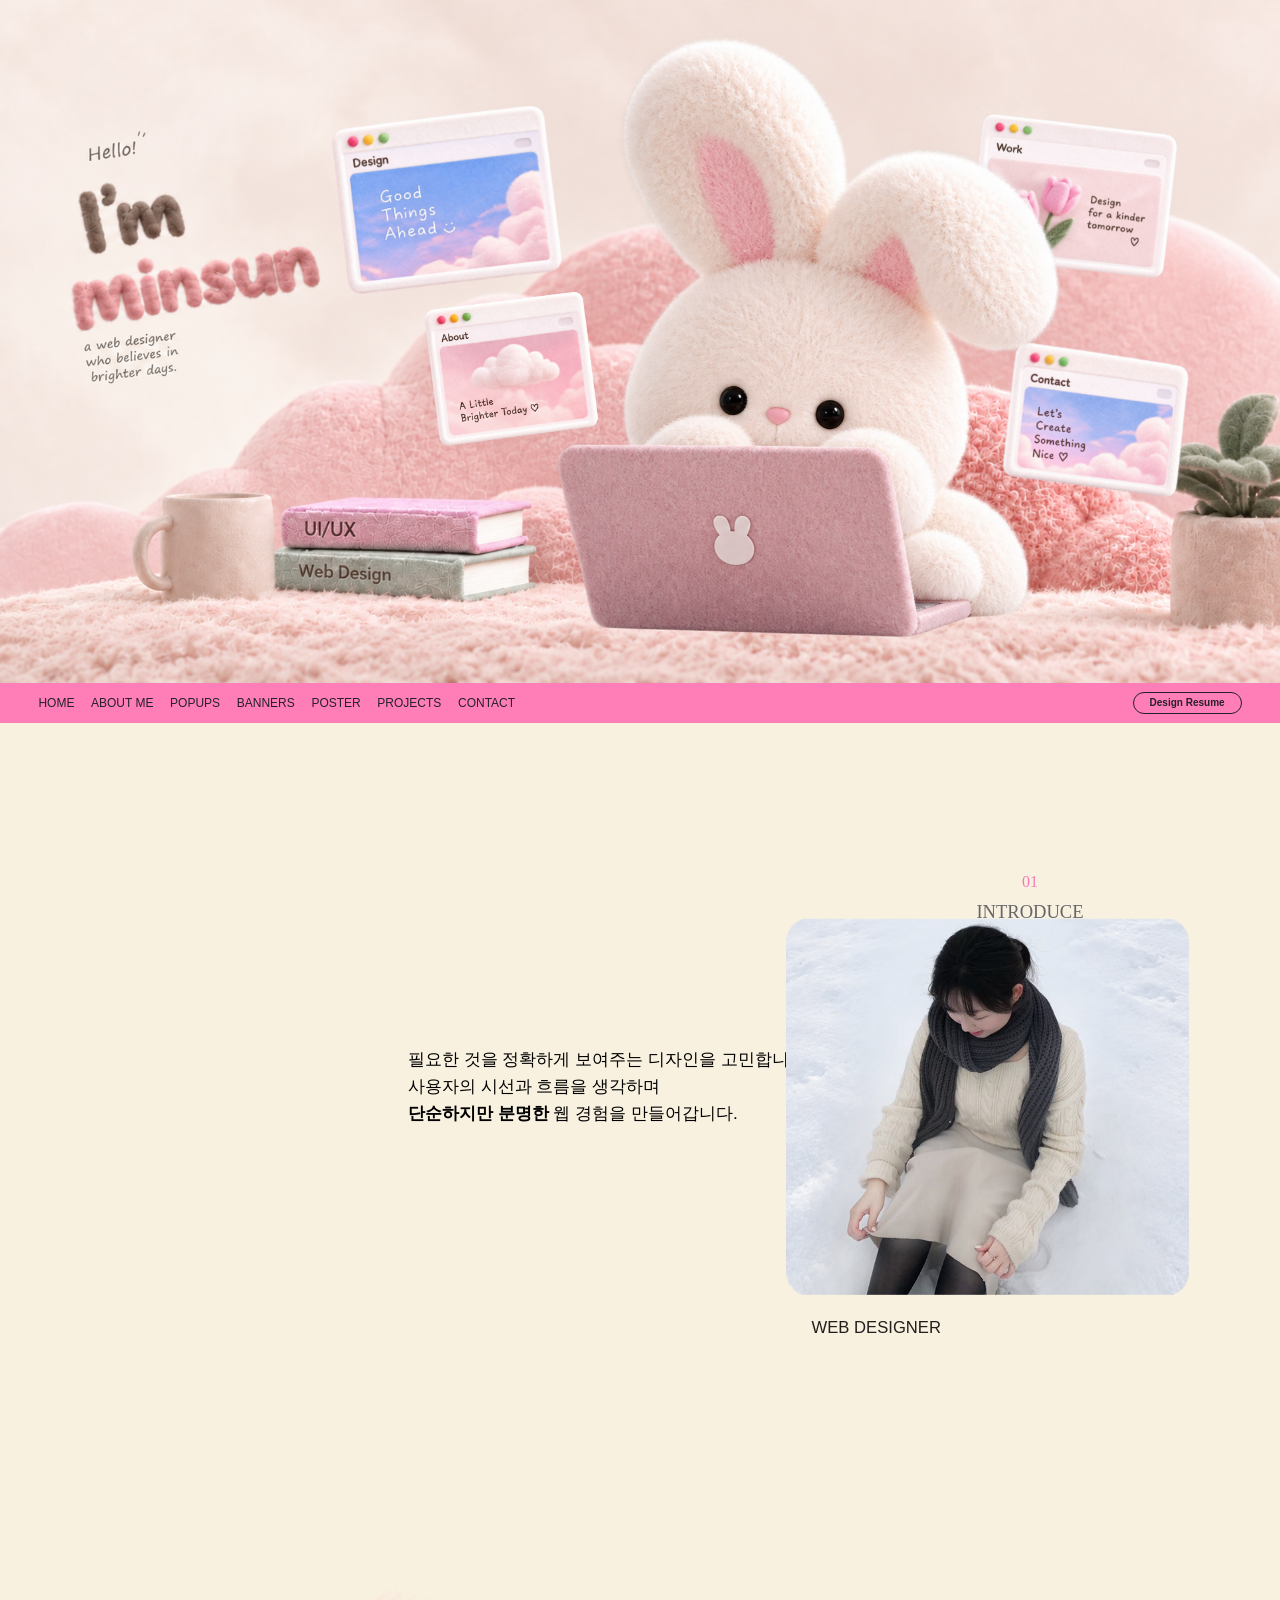
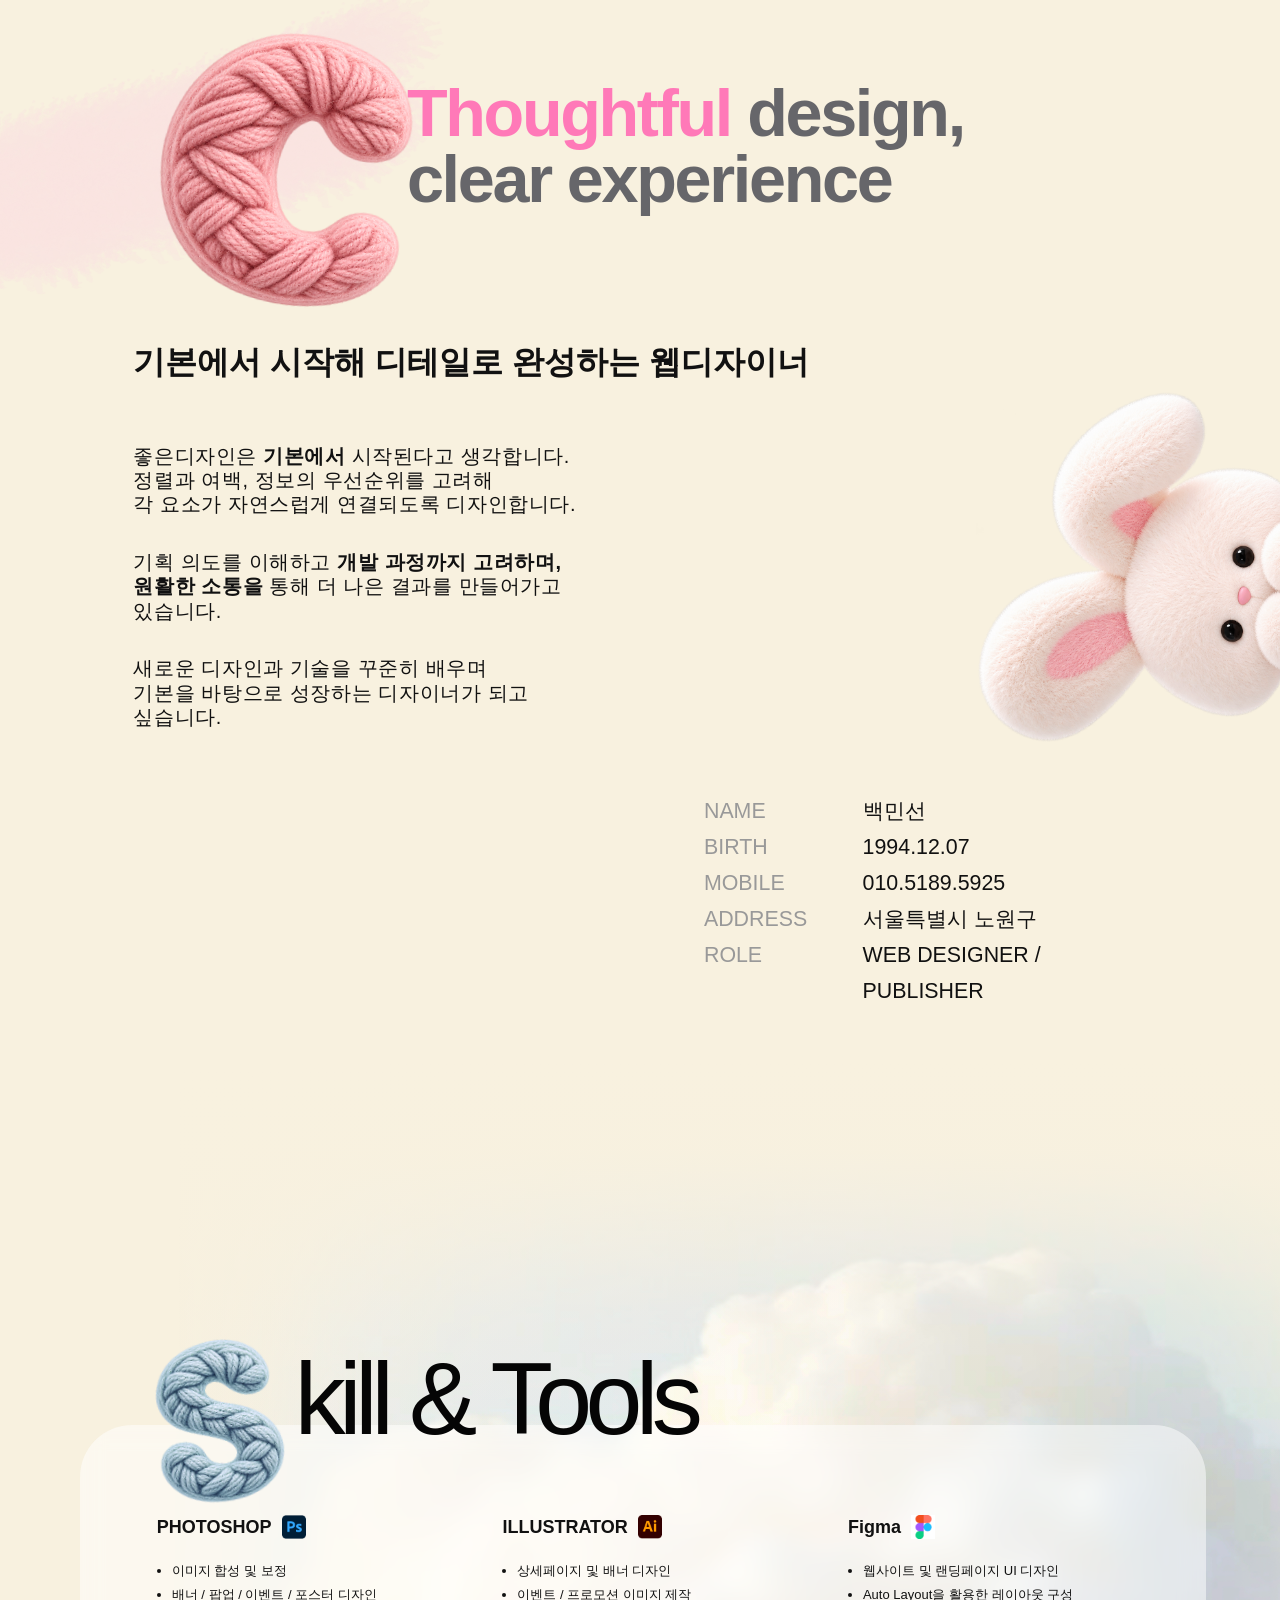
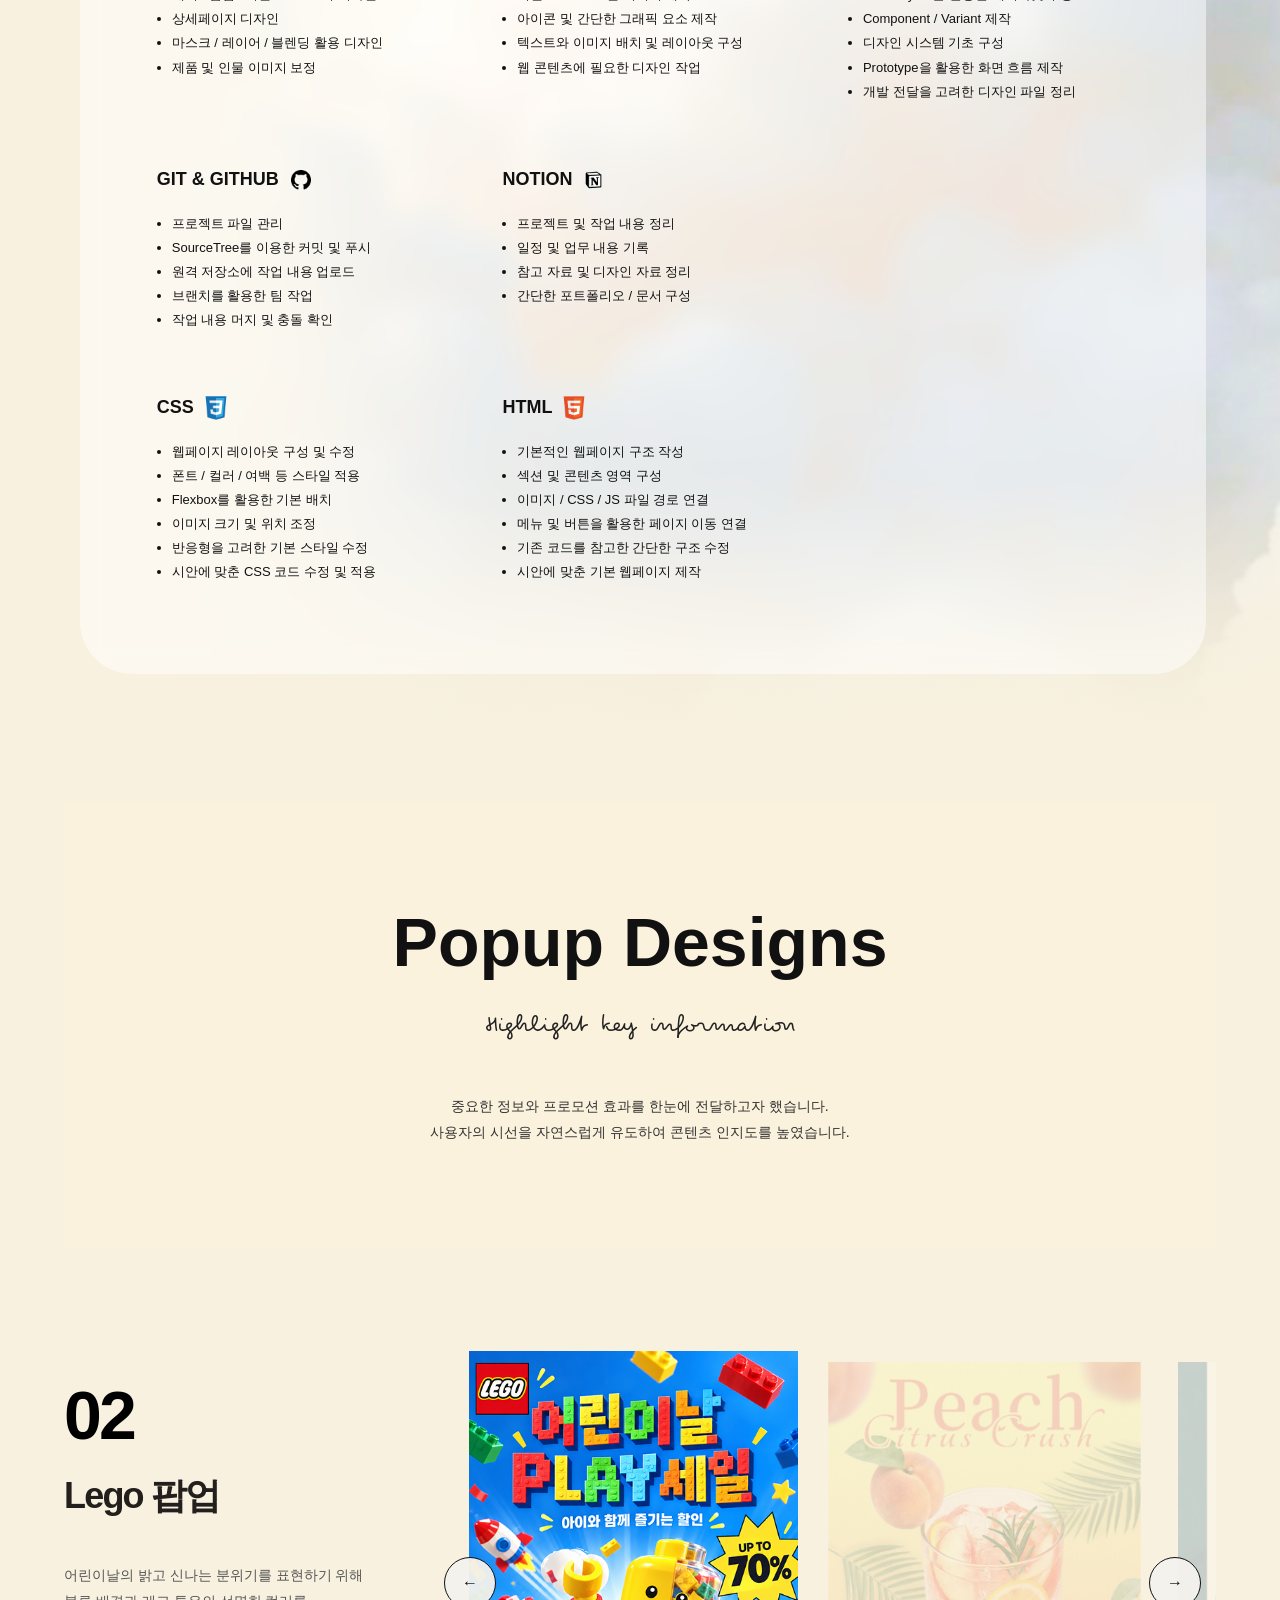
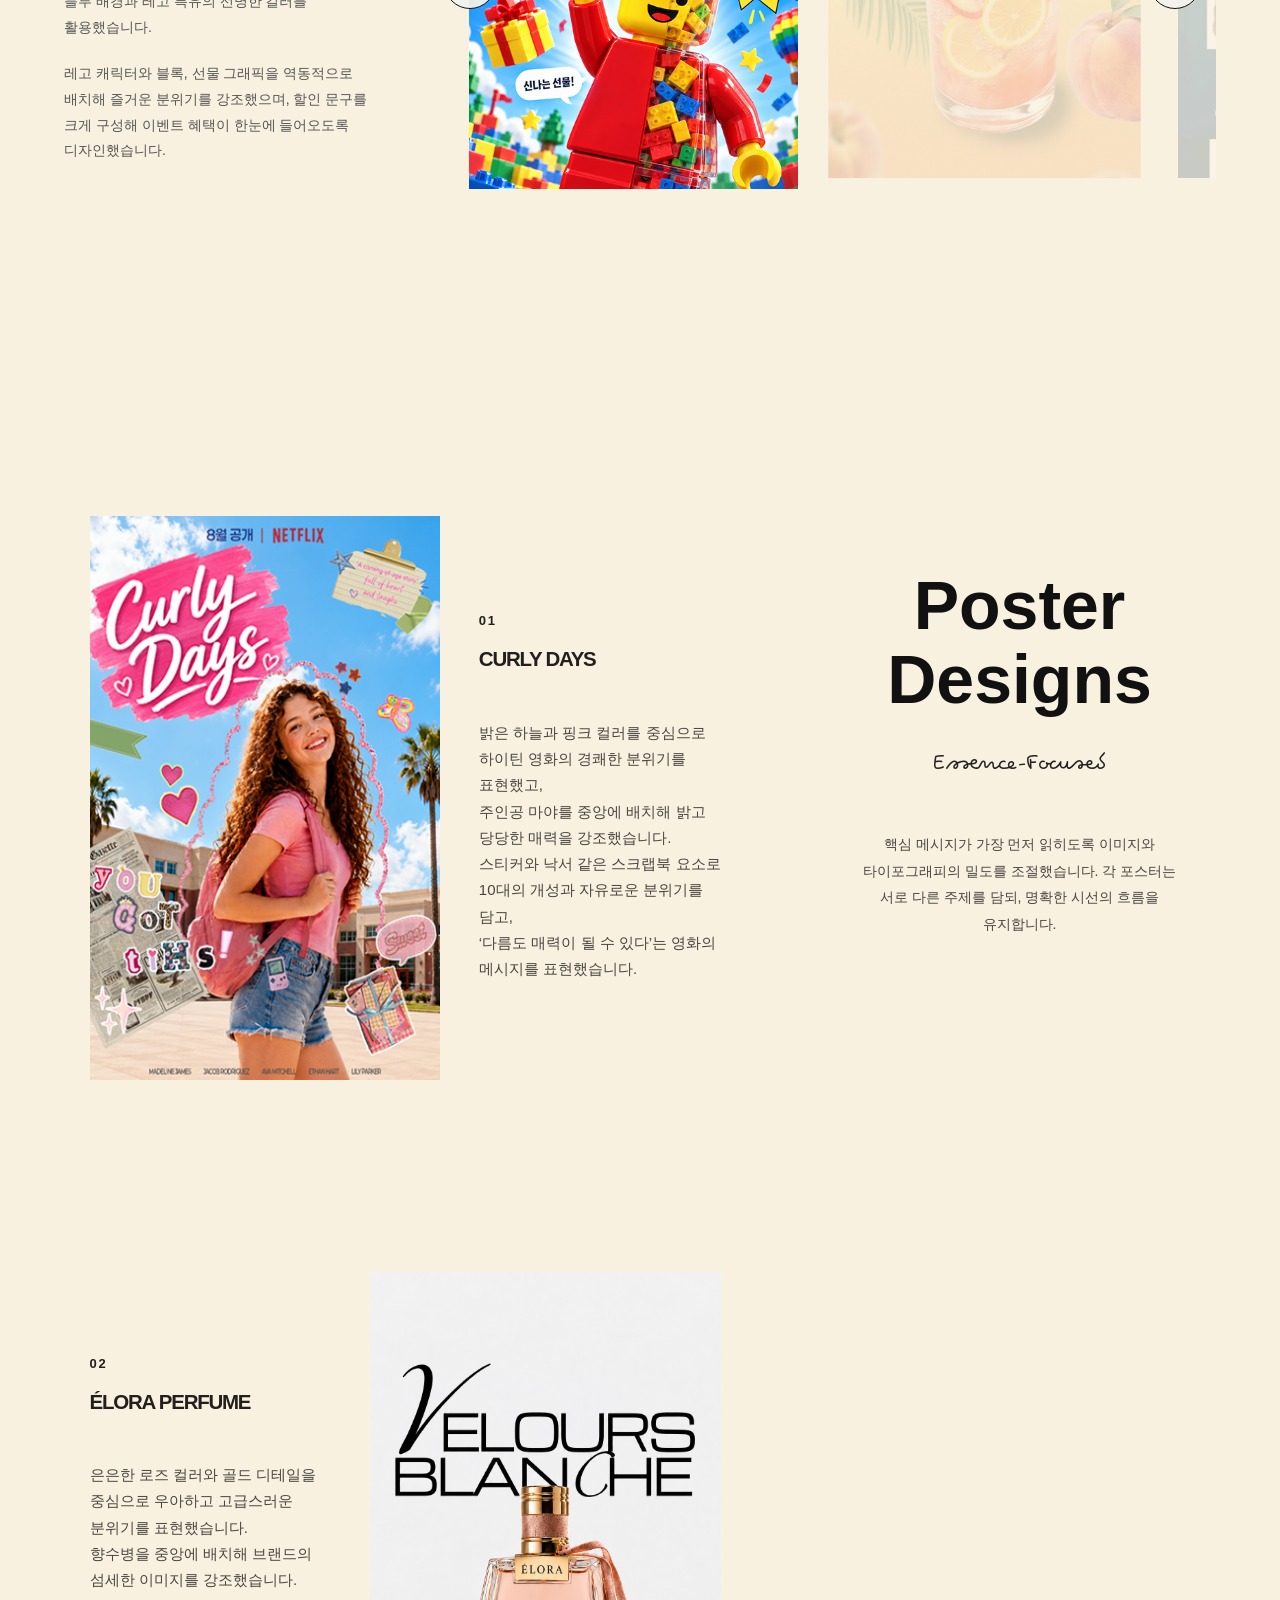
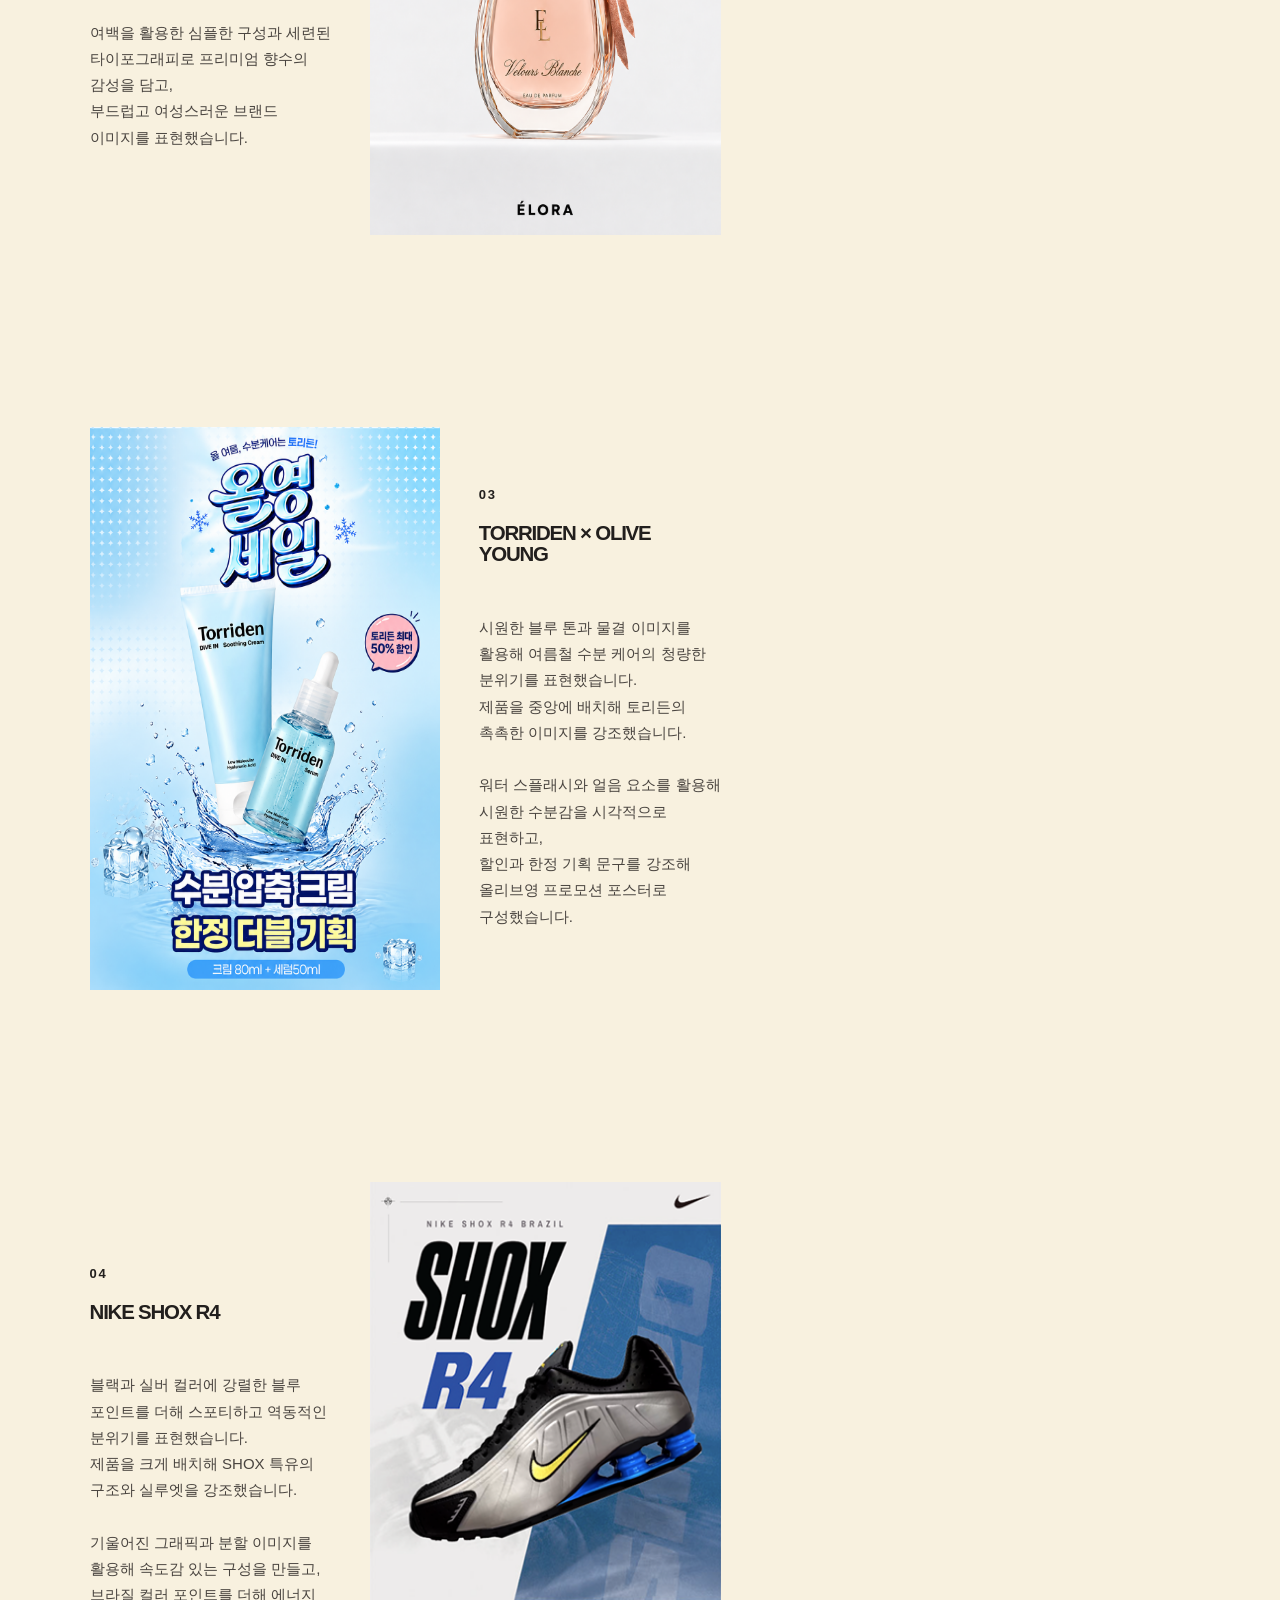
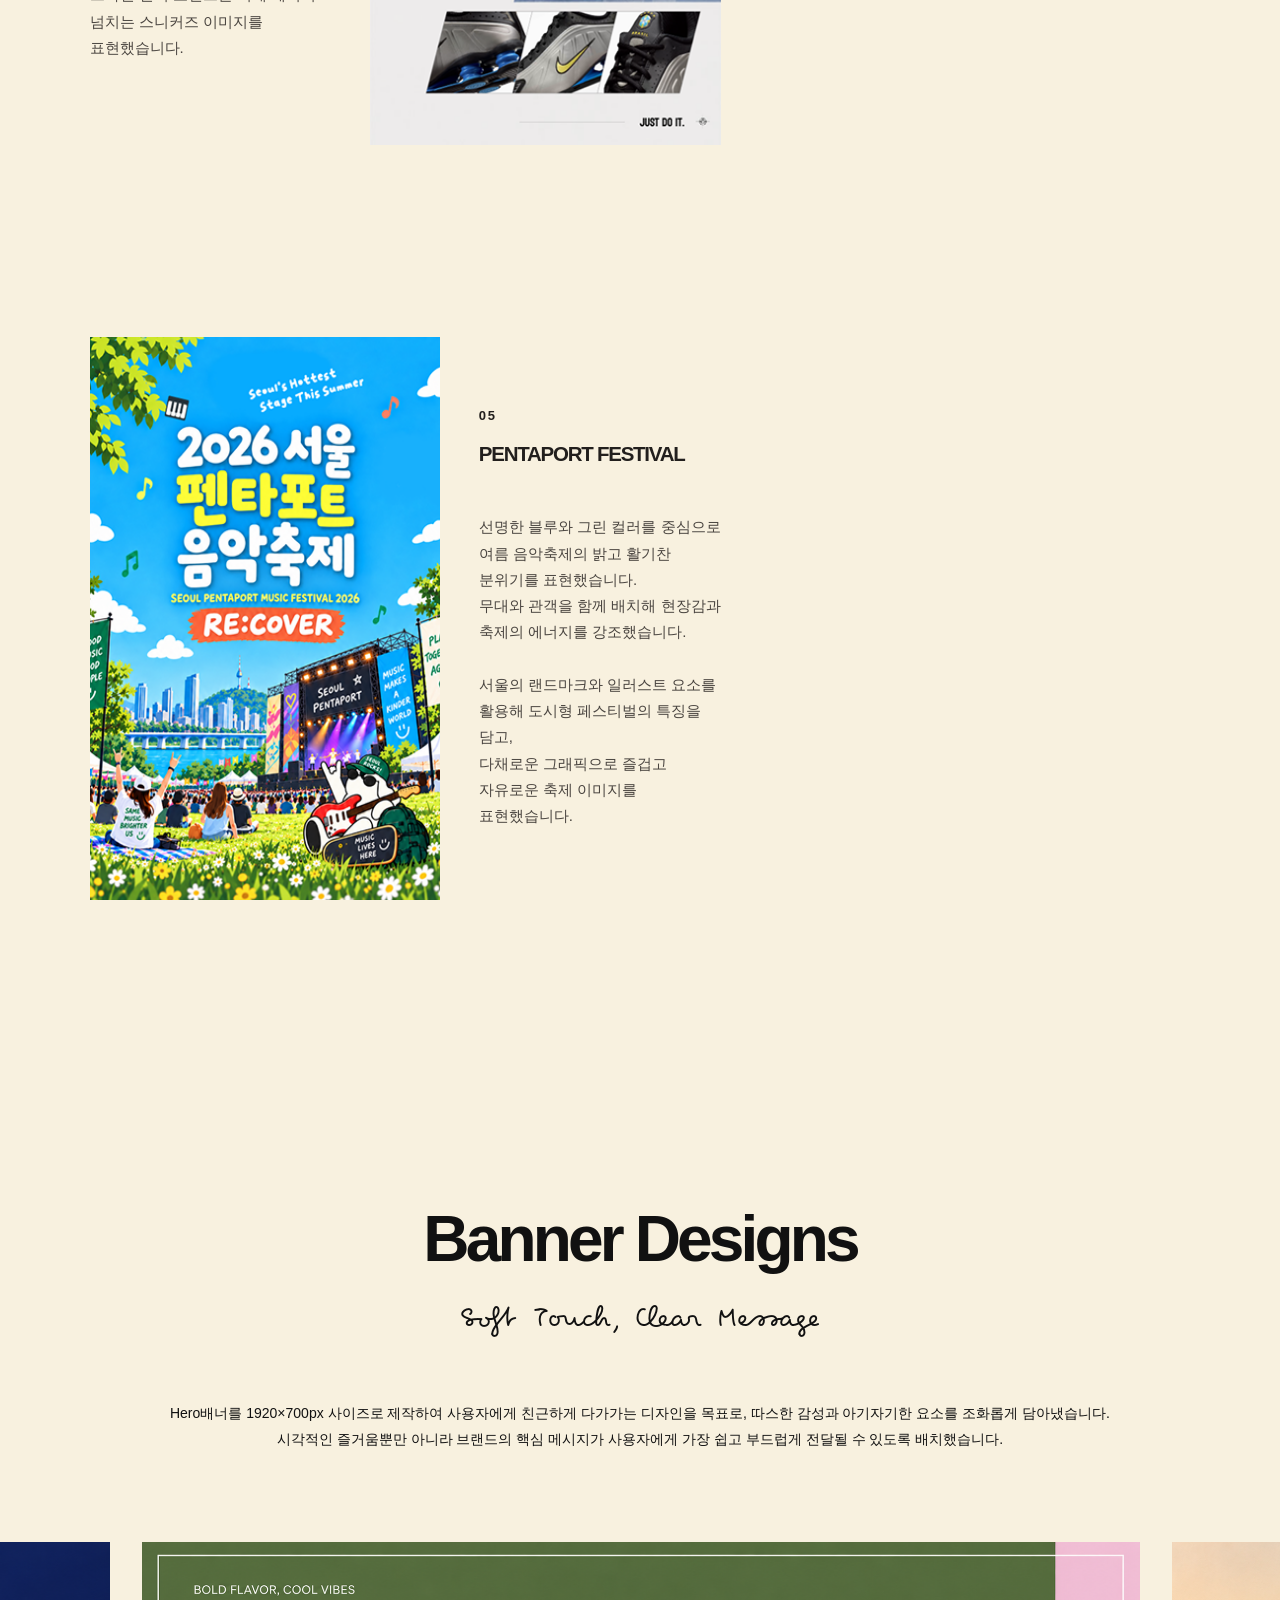
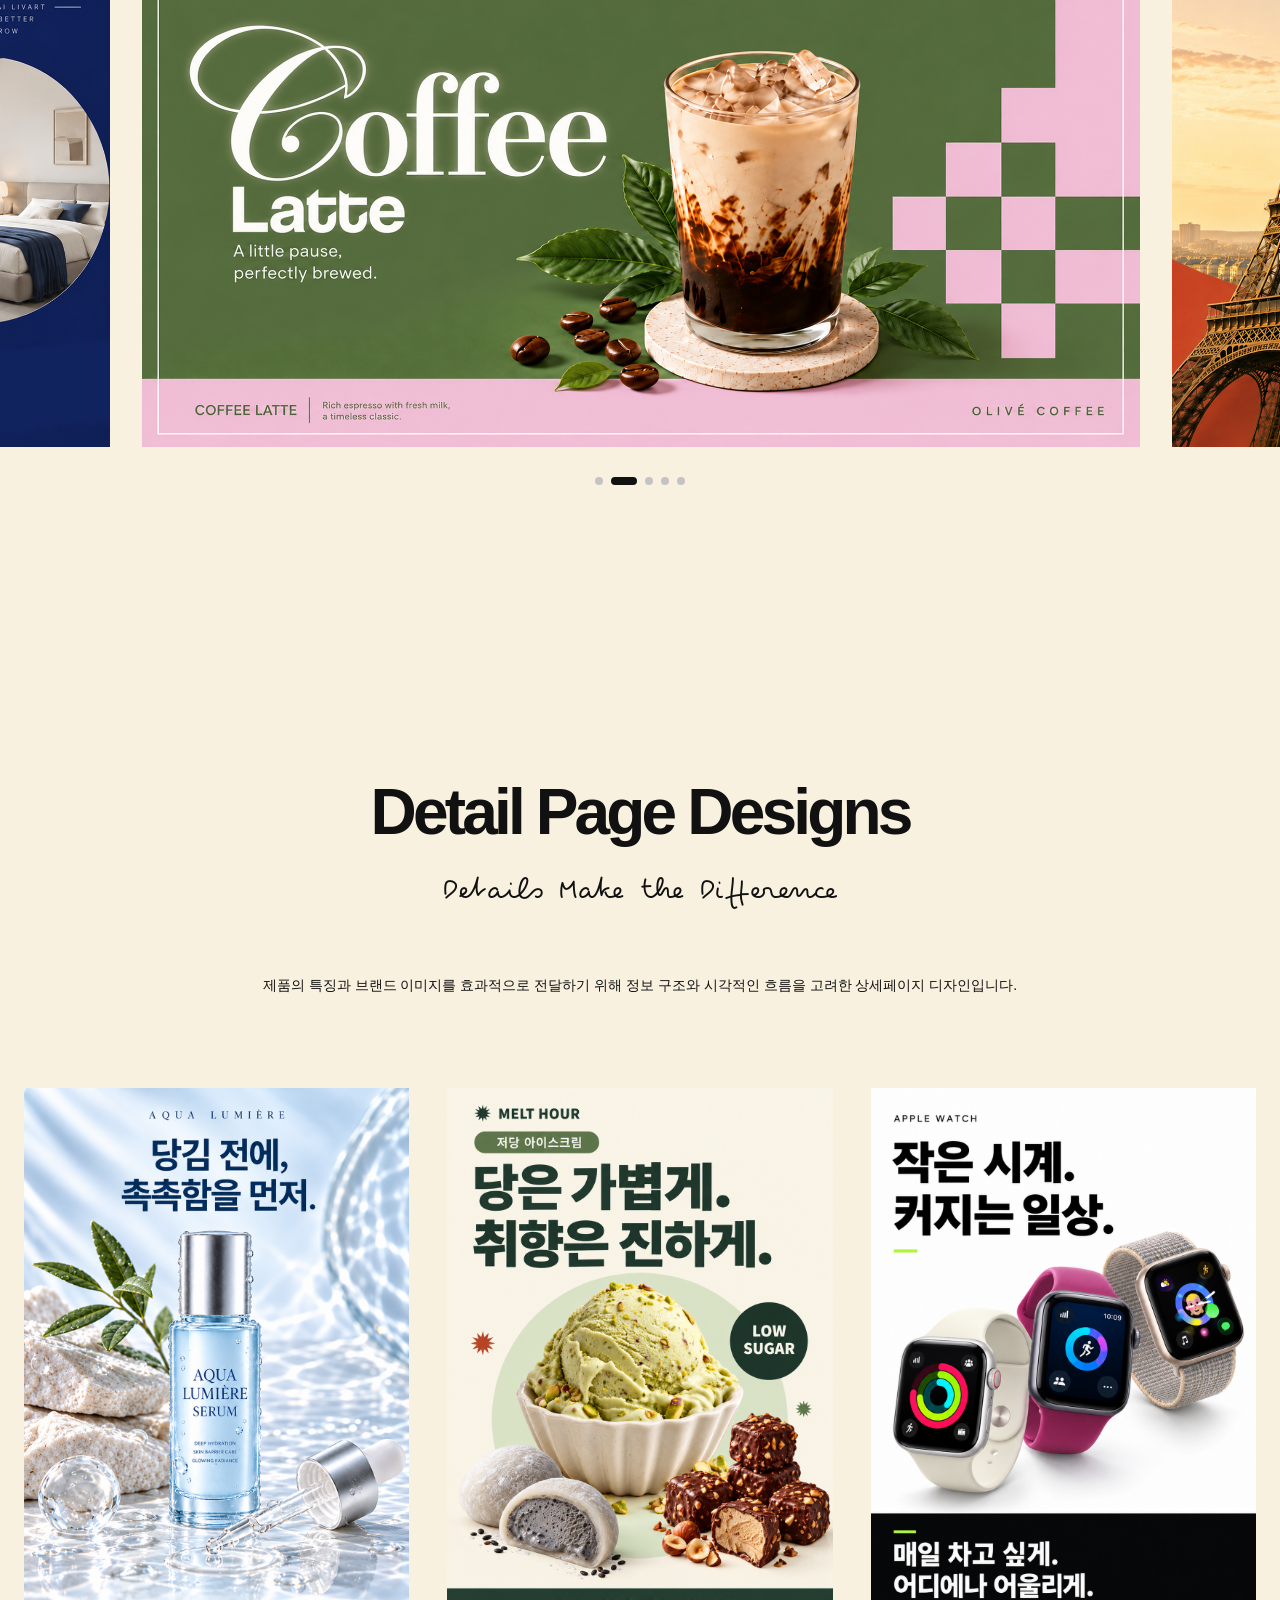
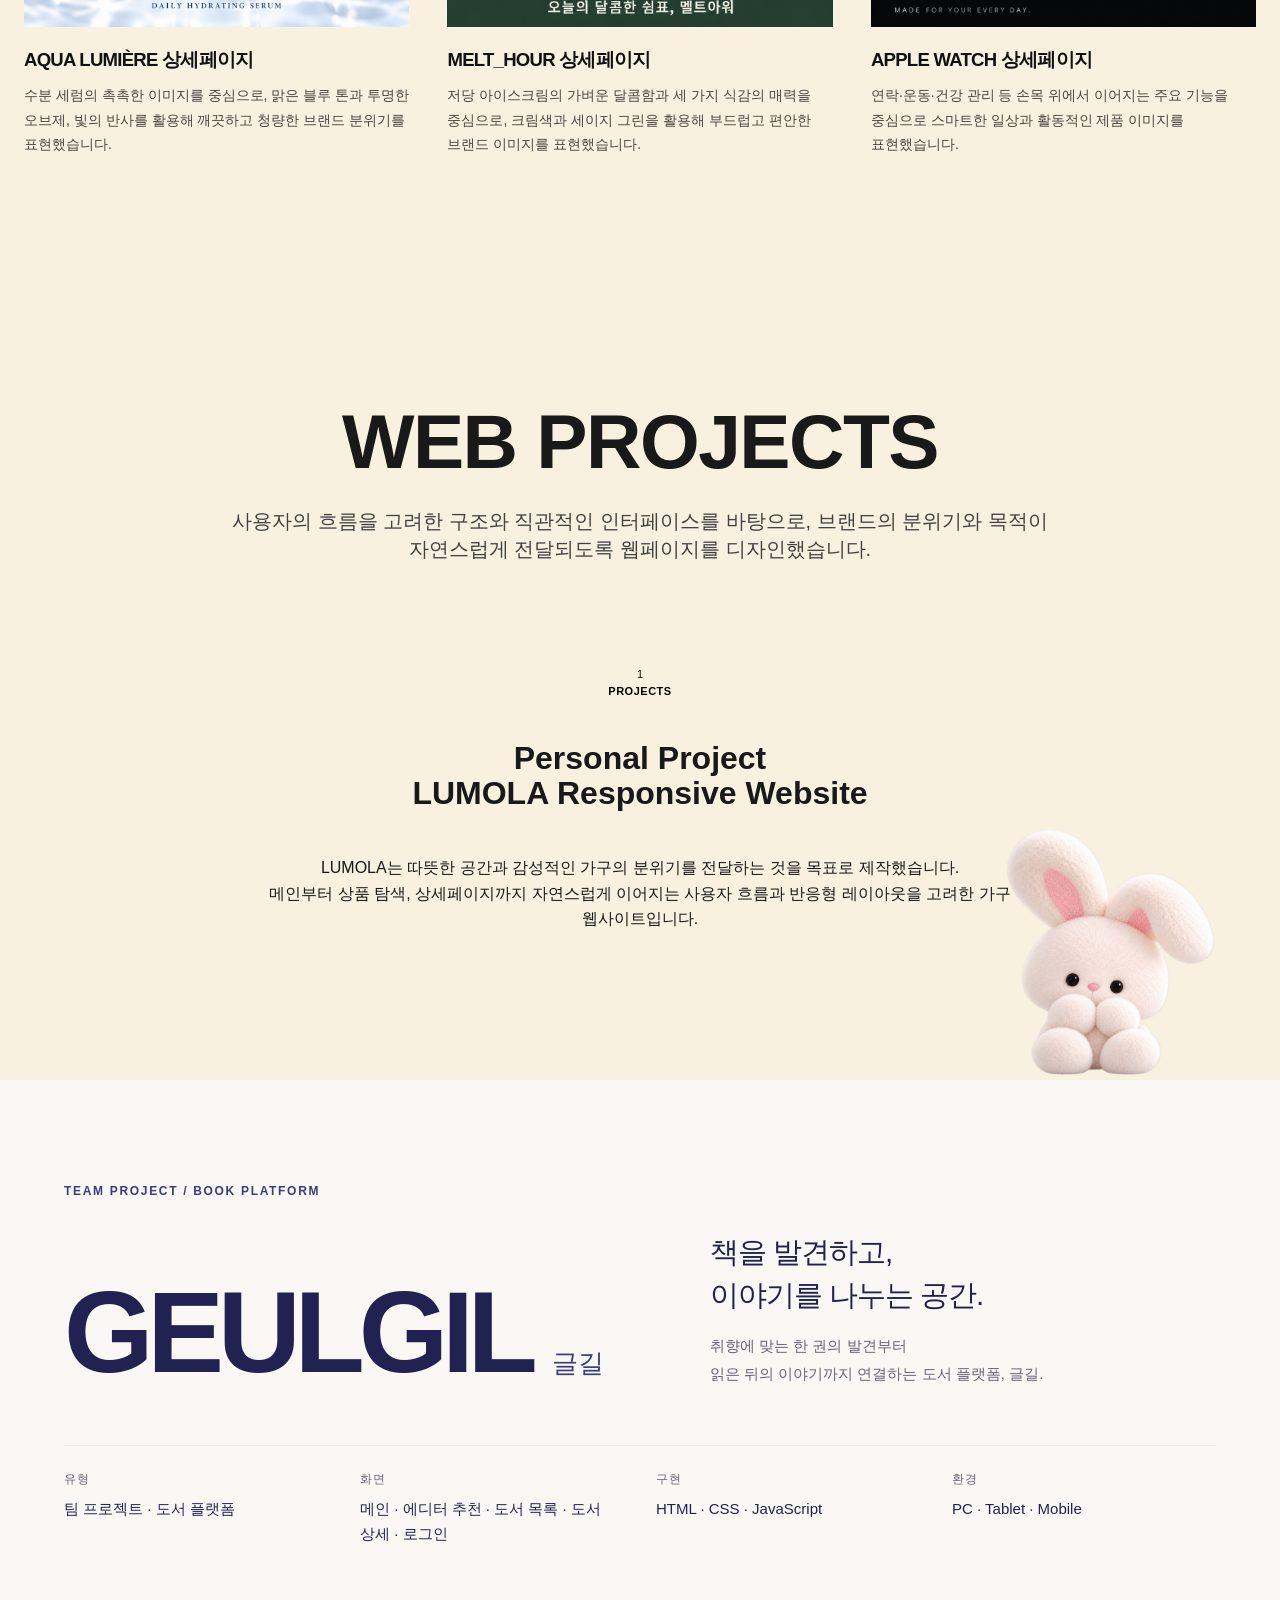
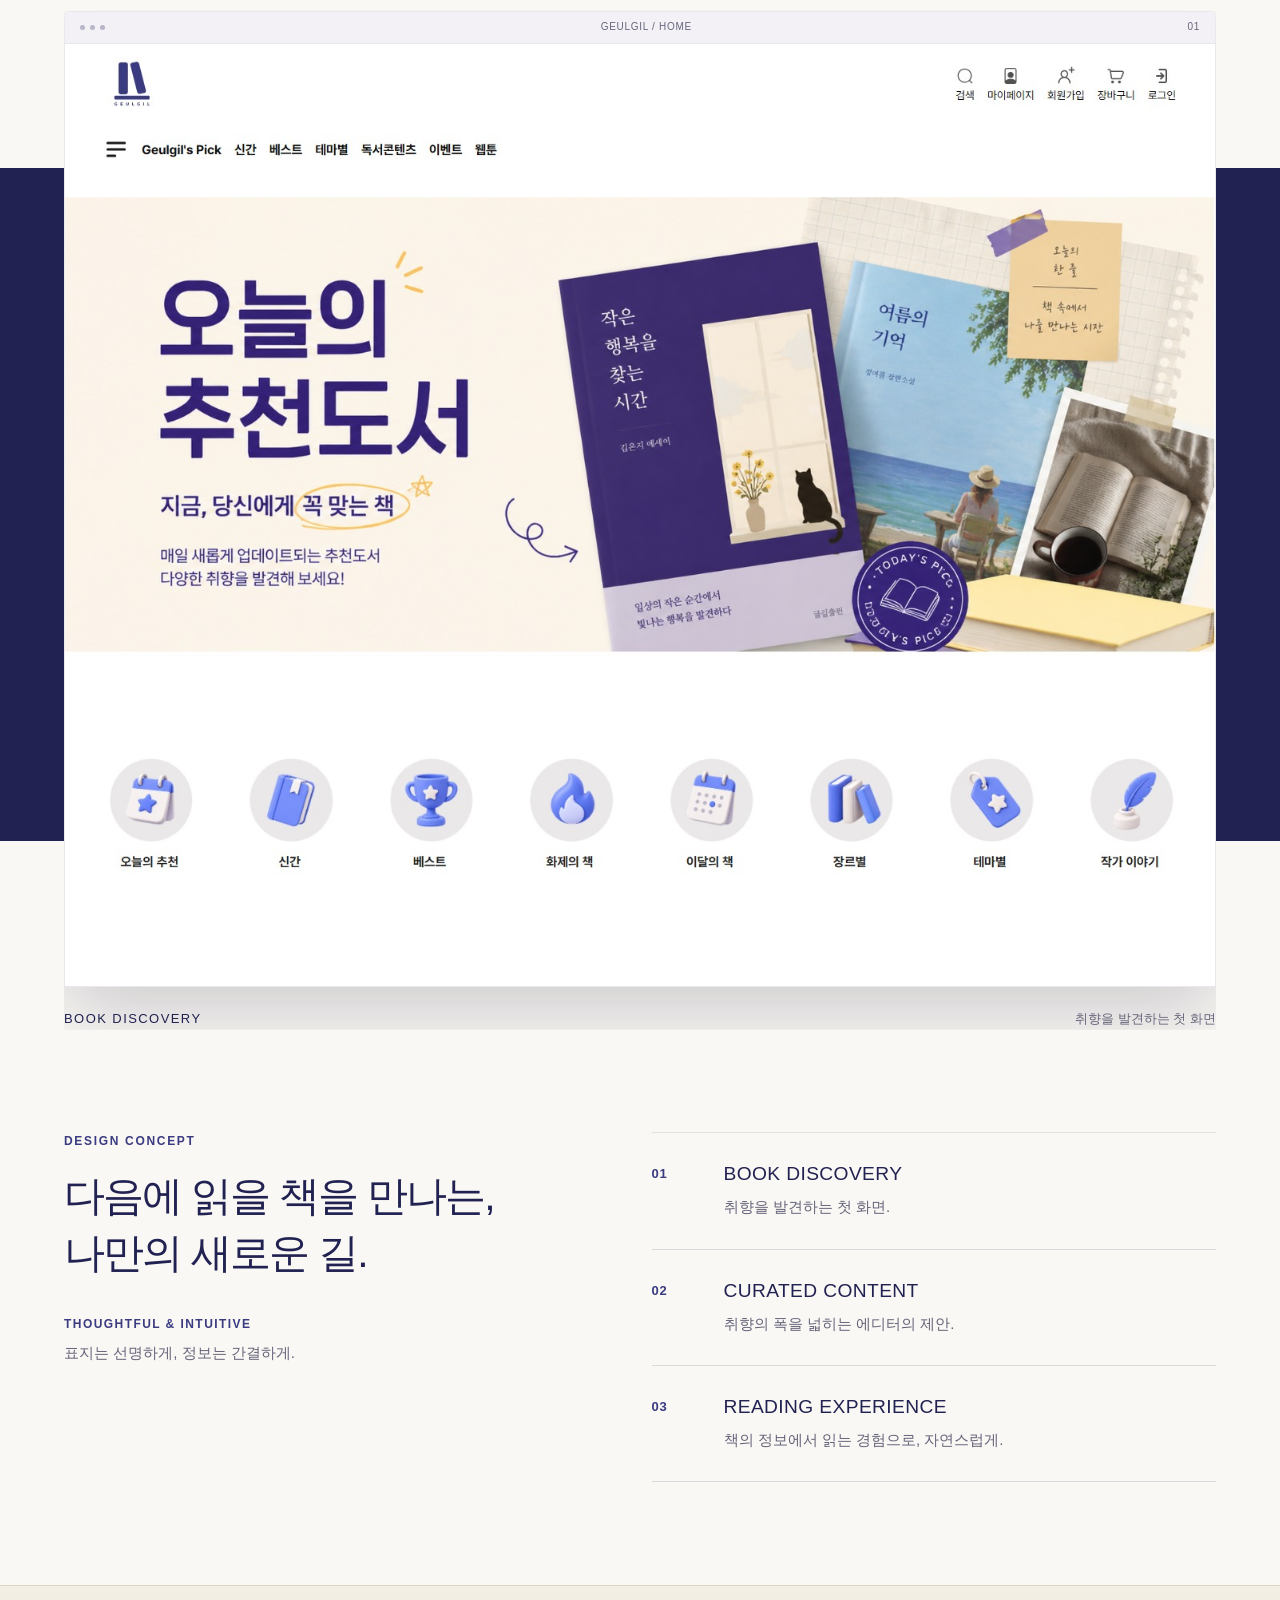
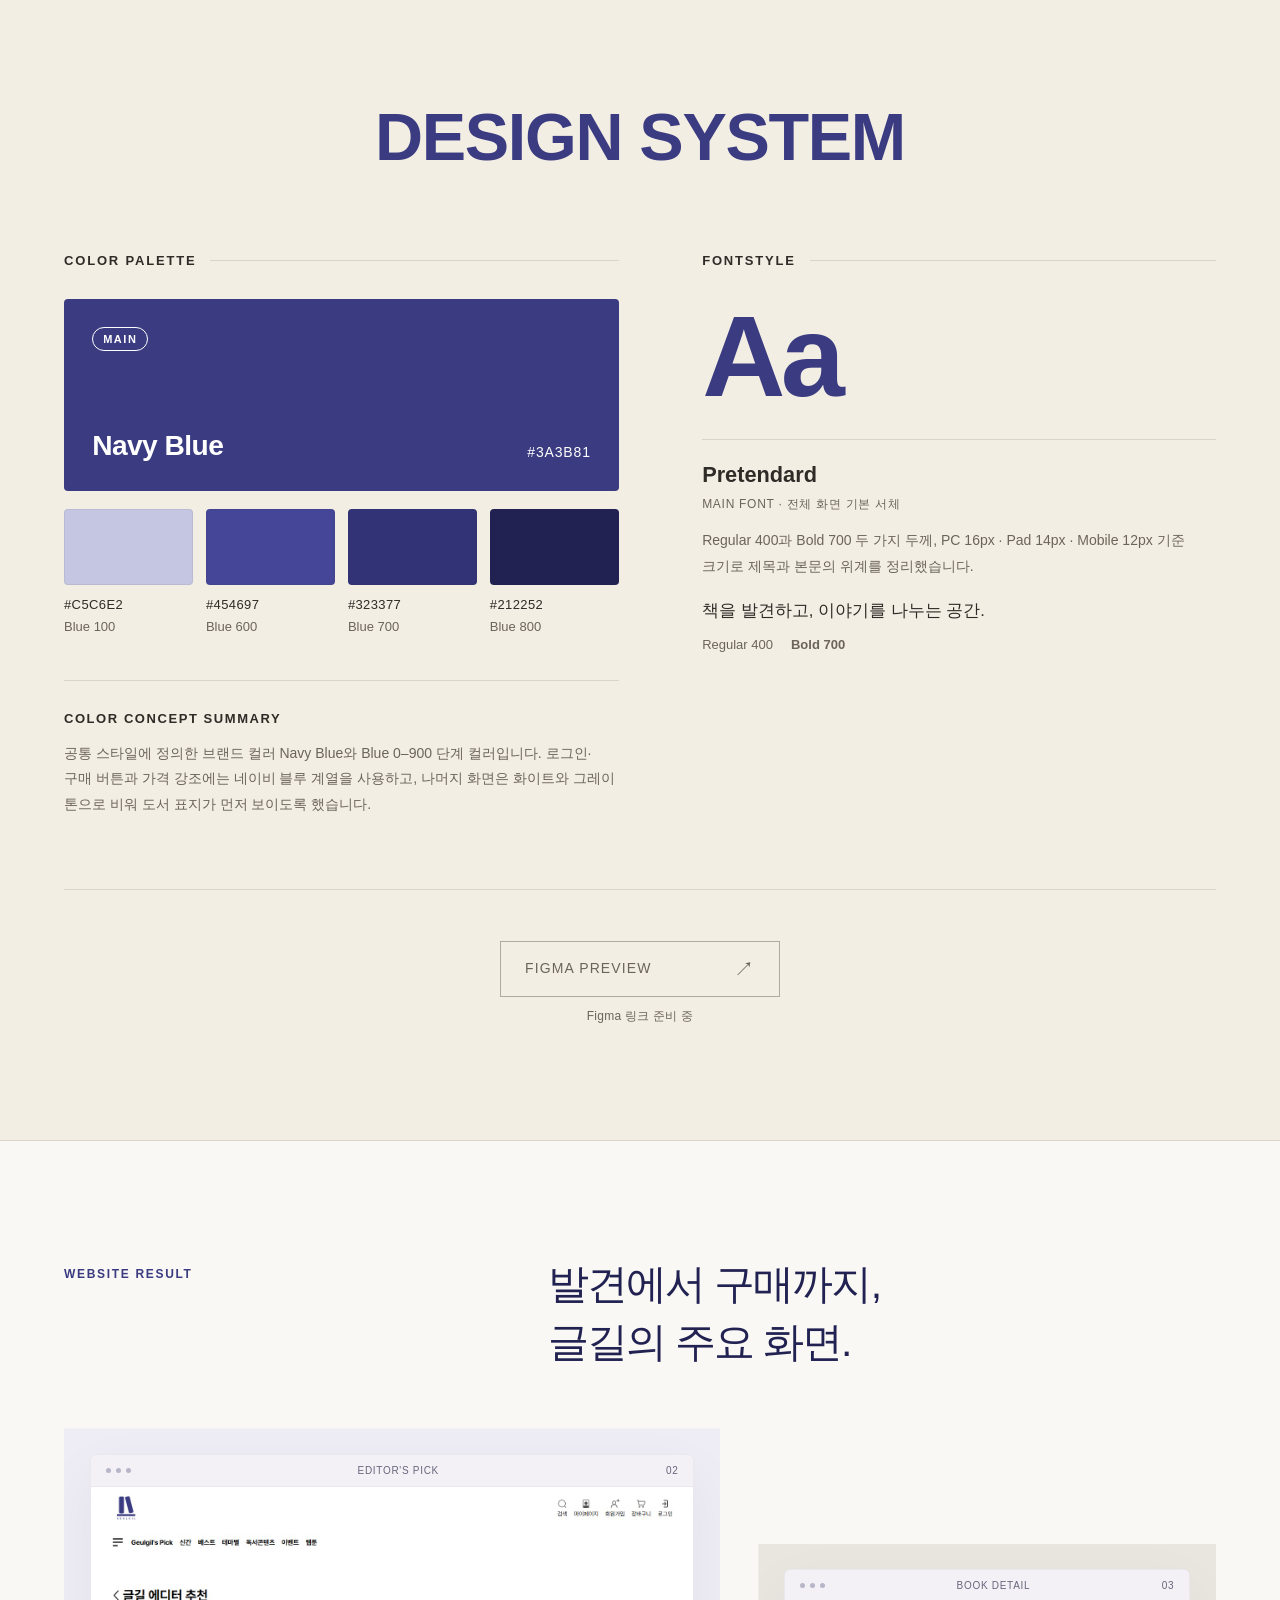
==== commit 8be7f5e8: "WEB PROJECTS: 글길 소개 레이아웃 개편, 글길·루모라 DESIGN SYSTEM 및 FIGMA PREVIEW 추가 - 글길: 프로젝트 소개 → 대표 이미지 → 디자인 콘셉" ====
--- a/index.html
+++ b/index.html
@@ -11,6 +11,8 @@
   <link rel="stylesheet" href="./css/motion.css">
   <link rel="stylesheet" href="./css/about-rabbit.css">
   <link rel="stylesheet" href="./css/geulgil-case.css">
+  <link rel="stylesheet" href="https://fonts.googleapis.com/css2?family=Noto+Sans+KR:wght@400;700&display=swap">
+  <link rel="stylesheet" href="./css/project-design-system.css">
   <script>
     if ('scrollRestoration' in history) {
       history.scrollRestoration = 'manual';
@@ -26,6 +28,7 @@
   <script src="./js/motion.js" defer></script>
   <script src="./js/about-rabbit.js" defer></script>
   <script src="./js/geulgil-case.js" defer></script>
+  <script src="./js/project-design-system.js" defer></script>
 
   <title>백민선 | 웹디자이너 포트폴리오</title>
 
@@ -624,31 +627,29 @@
         <article class="detail-card">
           <button class="detail-card__trigger" type="button" aria-expanded="false" aria-controls="detailModal"
             data-detail-target="detail-project-01">
-            <span class="detail-card__image"><img src="./img/serum-ss.png" alt="serum Detail"></span>
-            <span class="sr-only">Moisture Serum 상세페이지</span>
+            <span class="detail-card__image"><img src="./img/AQUA LUMIÈRE-ss.png" alt="serum Detail"></span>
+            <span class="sr-only">AQUA LUMIÈRE 상세페이지</span>
           </button>
           <div class="detail-card__copy">
-            <h3>Moisture Serum 상세페이지</h3>
-            <p>히알루론산 3중 복합체의 빠른 보습감을 중심으로,
-              맑고 촉촉한 세럼의 이미지를 시각적으로 표현했습니다.</p>
+            <h3>AQUA LUMIÈRE 상세페이지</h3>
+            <p>수분 세럼의 촉촉한 이미지를 중심으로, 맑은 블루 톤과 투명한 오브제, 빛의 반사를 활용해 깨끗하고 청량한 브랜드 분위기를 표현했습니다.</p>
           </div>
         </article>
         <article class="detail-card">
           <button class="detail-card__trigger" type="button" aria-expanded="false" aria-controls="detailModal"
             data-detail-target="detail-project-02">
-            <span class="detail-card__image"><img src="./img/lalasweet-ss.png" alt="LALASWEET 상세페이지"></span>
-            <span class="sr-only">LALASWEET 상세페이지</span>
+            <span class="detail-card__image"><img src="./img/MELT_HOUR-ss.png" alt="MELT_HOUR 상세페이지"></span>
+            <span class="sr-only"> MELT_HOUR 상세페이지</span>
           </button>
           <div class="detail-card__copy">
-            <h3>LALASWEET 상세페이지</h3>
-            <p>미니컵의 간편함과 망고·말차의 풍부한 맛을 중심으로
-              부드럽고 따뜻한 브랜드 이미지를 표현했습니다.</p>
+            <h3>MELT_HOUR 상세페이지</h3>
+            <p>저당 아이스크림의 가벼운 달콤함과 세 가지 식감의 매력을 중심으로, 크림색과 세이지 그린을 활용해 부드럽고 편안한 브랜드 이미지를 표현했습니다.</p>
           </div>
         </article>
         <article class="detail-card">
           <button class="detail-card__trigger" type="button" aria-expanded="false" aria-controls="detailModal"
             data-detail-target="detail-project-03">
-            <span class="detail-card__image"><img src="./img/apple-watch-ss.png" alt="APPLE WATCH 상세페이지"></span>
+            <span class="detail-card__image"><img src="./img/APPLE WATCH-ss.png" alt="APPLE WATCH 상세페이지"></span>
             <span class="sr-only">APPLE WATCH 상세페이지</span>
           </button>
           <div class="detail-card__copy">
@@ -666,13 +667,13 @@
         <button class="detail-modal__close" type="button" aria-label="상세페이지 닫기" data-detail-close>×</button>
         <div class="detail-modal__scroll" tabindex="-1">
           <article class="detail-page" id="detail-project-01" hidden>
-            <img class="detail-page__full-image" src="./img/serum-detail.jpeg" alt="Serum Detail Page">
+            <img class="detail-page__full-image" src="./img/AQUA LUMIÈRE-detail.png" alt="AQUA LUMIÈRE Detail Page">
           </article>
           <article class="detail-page" id="detail-project-02" hidden>
-            <img class="detail-page__full-image" src="./img/lalasweet-detail.jpg" alt="Lalasweet Detail Page">
+            <img class="detail-page__full-image" src="./img/MELT_HOUR-detail.png" alt="MELT_HOUR Detail Page">
           </article>
           <article class="detail-page" id="detail-project-03" hidden>
-            <img class="detail-page__full-image" src="./img/apple-watch-detail.jpeg" alt="Apple Watch Detail Page">
+            <img class="detail-page__full-image" src="./img/APPLE WATCH-detail.png" alt="APPLE WATCH Detail Page">
           </article>
         </div>
       </div>
@@ -705,24 +706,43 @@
       </div>
     </header>
     <!-- GEULGIL PROJECT START -->
-    <section class="geulgil-project" id="geulgil-project" aria-labelledby="geulgil-project-title">
-      <header class="geulgil-cover">
+    <section class="geulgil-project project--geulgil" id="geulgil-project" aria-labelledby="geulgil-project-title">
+      <!-- 01 / Project intro -->
+      <header class="geulgil-intro">
         <div class="geulgil-container">
-          <div class="geulgil-cover__meta" data-geulgil-reveal>
-            <p class="geulgil-eyebrow">TEAM PROJECT / BOOK PLATFORM</p>
-            <span class="geulgil-brand" data-geulgil-logo="./img/GEULGIL-w.png" aria-hidden="true"></span>
-          </div>
-          <h2 id="geulgil-project-title" data-geulgil-reveal>GEULGIL</h2>
-          <div class="geulgil-cover__copy" data-geulgil-reveal>
-            <p class="geulgil-cover__lead">책을 발견하고,<br>이야기를 나누는 공간.</p>
-            <p class="geulgil-cover__summary">취향에 맞는 한 권의 발견부터<br>읽은 뒤의 이야기까지 연결하는 도서 플랫폼, 글길.</p>
-          </div>
+          <p class="geulgil-eyebrow geulgil-intro__type" data-geulgil-reveal>TEAM PROJECT / BOOK PLATFORM</p>
+          <div class="geulgil-intro__grid">
+            <h2 id="geulgil-project-title" class="geulgil-intro__title" data-geulgil-reveal>GEULGIL<span lang="ko">글길</span></h2>
+            <div class="geulgil-intro__copy" data-geulgil-reveal>
+              <p class="geulgil-intro__lead">책을 발견하고,<br>이야기를 나누는 공간.</p>
+              <p class="geulgil-intro__summary">취향에 맞는 한 권의 발견부터 <br class="geulgil-break">읽은 뒤의 이야기까지 연결하는 도서 플랫폼, 글길.</p>
+            </div>
+          </div>
+          <dl class="geulgil-facts" data-geulgil-reveal>
+            <div>
+              <dt>유형</dt>
+              <dd>팀 프로젝트 · 도서 플랫폼</dd>
+            </div>
+            <div>
+              <dt>화면</dt>
+              <dd>메인 · 에디터 추천 · 도서 목록 · 도서 상세 · 로그인</dd>
+            </div>
+            <div>
+              <dt>구현</dt>
+              <dd>HTML · CSS · JavaScript</dd>
+            </div>
+            <div>
+              <dt>환경</dt>
+              <dd>PC · Tablet · Mobile</dd>
+            </div>
+          </dl>
         </div>
       </header>
 
-      <div class="geulgil-main">
+      <!-- 02 / Key visual -->
+      <div class="geulgil-hero">
         <div class="geulgil-container">
-          <figure class="geulgil-main__screen" data-geulgil-reveal="image">
+          <figure class="geulgil-hero__figure" data-geulgil-reveal="image">
             <div class="geulgil-screen">
               <div class="geulgil-screen__bar" aria-hidden="true">
                 <span class="geulgil-screen__dots"><i></i><i></i><i></i></span>
@@ -730,86 +750,184 @@
                 <span>01</span>
               </div>
               <div class="geulgil-screen__image">
-                <picture>
-                  <source media="(max-width: 600px)" srcset="./img/geulgil/home-mobile.jpg" width="390" height="790">
-                  <img src="./img/geulgil/home.jpg" alt="글길 메인 화면: 오늘의 추천도서 배너와 신간, 베스트, 테마별 도서를 탐색하는 카테고리" width="1440"
-                    height="1180" loading="lazy" decoding="async">
-                </picture>
-              </div>
-            </div>
-            <figcaption class="geulgil-main__caption"><span>BOOK DISCOVERY</span><span>취향을 발견하는 첫 화면</span></figcaption>
+                <img src="./img/geulgil/home.jpg" alt="글길 메인 화면: 오늘의 추천도서 배너와 신간, 베스트, 테마별 도서를 탐색하는 카테고리" width="1440"
+                  height="1180" loading="lazy" decoding="async">
+              </div>
+            </div>
+            <figcaption class="geulgil-hero__caption"><span>BOOK DISCOVERY</span><span>취향을 발견하는 첫 화면</span></figcaption>
           </figure>
         </div>
       </div>
 
-      <div class="geulgil-showcase">
+      <!-- 03 / Design concept -->
+      <div class="geulgil-concept">
+        <div class="geulgil-container geulgil-concept__grid">
+          <div class="geulgil-concept__heading" data-geulgil-reveal>
+            <p class="geulgil-eyebrow">DESIGN CONCEPT</p>
+            <h3>다음에 읽을 책을 만나는, <br>나만의 새로운 길.</h3>
+            <p class="geulgil-concept__keyword"><span>THOUGHTFUL &amp; INTUITIVE</span>표지는 선명하게, 정보는 간결하게.</p>
+          </div>
+          <ol class="geulgil-concept__list" data-geulgil-reveal>
+            <li><span class="geulgil-concept__number">01</span>
+              <div>
+                <h4>BOOK DISCOVERY</h4>
+                <p>취향을 발견하는 첫 화면.</p>
+              </div>
+            </li>
+            <li><span class="geulgil-concept__number">02</span>
+              <div>
+                <h4>CURATED CONTENT</h4>
+                <p>취향의 폭을 넓히는 에디터의 제안.</p>
+              </div>
+            </li>
+            <li><span class="geulgil-concept__number">03</span>
+              <div>
+                <h4>READING EXPERIENCE</h4>
+                <p>책의 정보에서 읽는 경험으로, 자연스럽게.</p>
+              </div>
+            </li>
+          </ol>
+        </div>
+      </div>
+
+      <!-- DESIGN SYSTEM: shared component. Brand data lives in css/project-design-system.css (--geulgil). -->
+      <section class="project-design-system project-design-system--geulgil" aria-labelledby="geulgil-ds-title">
+        <div class="design-system__inner">
+          <h3 class="design-system__title" id="geulgil-ds-title" data-ds-reveal>DESIGN SYSTEM</h3>
+          <div class="design-system__layout">
+            <div class="design-system__colors">
+              <h4 class="design-system__label" data-ds-reveal>COLOR PALETTE</h4>
+              <div class="design-system__main" data-ds-reveal>
+                <span class="design-system__main-tag">MAIN</span>
+                <p class="design-system__main-info"><strong>Navy Blue</strong><span class="design-system__hex">#3A3B81</span></p>
+              </div>
+              <ul class="design-system__palette" aria-label="글길 서브 컬러" data-ds-reveal="palette">
+                <li class="design-system__chip"><span class="design-system__swatch" aria-hidden="true"></span><span class="design-system__hex">#C5C6E2</span><span class="design-system__chip-name">Blue 100</span></li>
+                <li class="design-system__chip"><span class="design-system__swatch" aria-hidden="true"></span><span class="design-system__hex">#454697</span><span class="design-system__chip-name">Blue 600</span></li>
+                <li class="design-system__chip"><span class="design-system__swatch" aria-hidden="true"></span><span class="design-system__hex">#323377</span><span class="design-system__chip-name">Blue 700</span></li>
+                <li class="design-system__chip"><span class="design-system__swatch" aria-hidden="true"></span><span class="design-system__hex">#212252</span><span class="design-system__chip-name">Blue 800</span></li>
+              </ul>
+              <div class="design-system__summary" data-ds-reveal>
+                <h5>COLOR CONCEPT SUMMARY</h5>
+                <p>공통 스타일에 정의한 브랜드 컬러 Navy Blue와 Blue 0–900 단계 컬러입니다. 로그인·구매 버튼과 가격 강조에는 네이비 블루 계열을 사용하고, 나머지 화면은 화이트와 그레이 톤으로 비워 도서 표지가 먼저 보이도록 했습니다.</p>
+              </div>
+            </div>
+            <div class="design-system__typography">
+              <h4 class="design-system__label" data-ds-reveal>FONTSTYLE</h4>
+              <div class="design-system__fonts">
+                <div class="design-system__font design-system__font--1" data-ds-reveal="font">
+                  <p class="design-system__font-sample" aria-hidden="true">Aa</p>
+                  <h5 class="design-system__font-name">Pretendard</h5>
+                  <p class="design-system__font-role">MAIN FONT · 전체 화면 기본 서체</p>
+                  <p class="design-system__font-description">Regular 400과 Bold 700 두 가지 두께, PC 16px · Pad 14px · Mobile 12px 기준 크기로 제목과 본문의 위계를 정리했습니다.</p>
+                  <p class="design-system__font-specimen">책을 발견하고, 이야기를 나누는 공간.</p>
+                  <p class="design-system__font-weights"><span>Regular 400</span><span>Bold 700</span></p>
+                </div>
+              </div>
+            </div>
+          </div>
+          <div class="design-system__actions" data-ds-reveal>
+            <a class="project-figma" data-figma-project="geulgil" role="link" aria-disabled="true" tabindex="0"
+              aria-describedby="geulgil-figma-status"><span class="project-figma__label">FIGMA PREVIEW</span><span
+                class="project-figma__arrow" aria-hidden="true">↗</span></a>
+            <p class="project-figma__status" id="geulgil-figma-status">Figma 링크 준비 중</p>
+          </div>
+        </div>
+      </section>
+
+      <!-- 05 / Website result -->
+      <div class="geulgil-results">
         <div class="geulgil-container">
-          <div class="geulgil-showcase__heading" data-geulgil-reveal>
-            <p class="geulgil-eyebrow">A CLOSER LOOK / DESIGN HIGHLIGHTS</p>
-            <h3>다음에 읽을 책을 만나는,<br>나만의 새로운 길.</h3>
-          </div>
-          <div class="geulgil-showcase__grid">
-            <figure class="geulgil-feature" data-geulgil-reveal="image">
-              <div class="geulgil-feature__visual">
+          <div class="geulgil-results__heading" data-geulgil-reveal>
+            <p class="geulgil-eyebrow">WEBSITE RESULT</p>
+            <h3>발견에서 구매까지,<br>글길의 주요 화면.</h3>
+          </div>
+          <div class="geulgil-results__grid">
+            <figure class="geulgil-shot geulgil-shot--curator" data-geulgil-reveal="image">
+              <div class="geulgil-shot__visual">
                 <div class="geulgil-screen">
                   <div class="geulgil-screen__bar" aria-hidden="true">
                     <span class="geulgil-screen__dots"><i></i><i></i><i></i></span>
                     <span>EDITOR'S PICK</span><span>02</span>
                   </div>
                   <div class="geulgil-screen__image">
-                    <picture>
-                      <source media="(max-width: 600px)" srcset="./img/geulgil/curator-mobile.jpg" width="390"
-                        height="650">
-                      <img src="./img/geulgil/curator.jpg" alt="글길 에디터 추천 화면: 에디터 픽, 오디오북, 지금 읽을 책을 이미지 중심으로 소개하는 큐레이션"
-                        width="1440" height="1200" loading="lazy" decoding="async">
-                    </picture>
+                    <img src="./img/geulgil/curator.jpg" alt="글길 에디터 추천 화면: 에디터 픽, 오디오북, 지금 읽을 책을 이미지 중심으로 소개하는 큐레이션"
+                      width="1440" height="1200" loading="lazy" decoding="async">
                   </div>
                 </div>
               </div>
-              <figcaption class="geulgil-feature__caption">
-                <span class="geulgil-feature__number">02</span>
+              <figcaption class="geulgil-shot__caption">
+                <span class="geulgil-shot__number">02</span>
                 <div>
                   <h4>CURATED CONTENT</h4>
                   <p>취향의 폭을 넓히는 에디터의 제안.</p>
                 </div>
               </figcaption>
             </figure>
-            <div class="geulgil-feature geulgil-feature--detail">
-              <figure data-geulgil-reveal="image">
-                <div class="geulgil-feature__visual">
-                  <div class="geulgil-screen">
-                    <div class="geulgil-screen__bar" aria-hidden="true">
-                      <span class="geulgil-screen__dots"><i></i><i></i><i></i></span>
-                      <span>BOOK DETAIL</span><span>03</span>
-                    </div>
-                    <div class="geulgil-screen__image">
-                      <picture>
-                        <source media="(max-width: 600px)" srcset="./img/geulgil/shopping-purchase-mobile.jpg"
-                          width="390" height="700">
-                        <img src="./img/geulgil/shopping-purchase.jpg"
-                          alt="글길 슈퍼호스트 도서 상세 화면: 평점, 도서 정보와 구매 버튼을 정돈한 인터페이스" width="1440" height="1100" loading="lazy"
-                          decoding="async">
-                      </picture>
-                    </div>
+            <figure class="geulgil-shot geulgil-shot--detail" data-geulgil-reveal="image">
+              <div class="geulgil-shot__visual">
+                <div class="geulgil-screen">
+                  <div class="geulgil-screen__bar" aria-hidden="true">
+                    <span class="geulgil-screen__dots"><i></i><i></i><i></i></span>
+                    <span>BOOK DETAIL</span><span>03</span>
+                  </div>
+                  <div class="geulgil-screen__image">
+                    <img src="./img/geulgil/shopping-purchase.jpg" alt="글길 슈퍼호스트 도서 상세 화면: 평점, 도서 정보와 구매 버튼을 정돈한 인터페이스"
+                      width="1440" height="1100" loading="lazy" decoding="async">
                   </div>
                 </div>
-                <figcaption class="geulgil-feature__caption">
-                  <span class="geulgil-feature__number">03</span>
-                  <div>
-                    <h4>READING EXPERIENCE</h4>
-                    <p>책의 정보에서 읽는 경험으로, 자연스럽게.</p>
+              </div>
+              <figcaption class="geulgil-shot__caption">
+                <span class="geulgil-shot__number">03</span>
+                <div>
+                  <h4>READING EXPERIENCE</h4>
+                  <p>책의 정보에서 읽는 경험으로, 자연스럽게.</p>
+                </div>
+              </figcaption>
+            </figure>
+            <figure class="geulgil-shot geulgil-shot--list" data-geulgil-reveal="image">
+              <div class="geulgil-shot__visual">
+                <div class="geulgil-screen">
+                  <div class="geulgil-screen__bar" aria-hidden="true">
+                    <span class="geulgil-screen__dots"><i></i><i></i><i></i></span>
+                    <span>BOOK LIST</span><span>04</span>
                   </div>
-                </figcaption>
-              </figure>
-              <div class="geulgil-feature__note" data-geulgil-reveal>
-                <span class="geulgil-eyebrow">THOUGHTFUL &amp; INTUITIVE</span>
-                <p>표지는 선명하게, 정보는 간결하게.</p>
-              </div>
-            </div>
-          </div>
-        </div>
-      </div>
-
+                  <div class="geulgil-screen__image">
+                    <img src="./img/geulgil/shopping-list.jpg" alt="글길 도서 목록 화면: 소설 장르의 도서를 표지 중심의 그리드로 정리한 목록" width="1440"
+                      height="1160" loading="lazy" decoding="async">
+                  </div>
+                </div>
+              </div>
+              <figcaption class="geulgil-shot__caption">
+                <span class="geulgil-shot__number">04</span>
+                <div>
+                  <h4>BOOK LIST</h4>
+                  <p>표지는 선명하게, 정보는 간결하게.</p>
+                </div>
+              </figcaption>
+            </figure>
+            <figure class="geulgil-shot geulgil-shot--mobile" data-geulgil-reveal="image">
+              <div class="geulgil-mobiles">
+                <img src="./img/geulgil/home-mobile.jpg" alt="글길 모바일 메인 화면" width="390" height="790" loading="lazy"
+                  decoding="async">
+                <img src="./img/geulgil/curator-mobile.jpg" alt="글길 모바일 에디터 추천 화면" width="390" height="650"
+                  loading="lazy" decoding="async">
+                <img src="./img/geulgil/shopping-purchase-mobile.jpg" alt="글길 모바일 도서 상세 화면" width="390" height="700"
+                  loading="lazy" decoding="async">
+              </div>
+              <figcaption class="geulgil-shot__caption">
+                <span class="geulgil-shot__number">05</span>
+                <div>
+                  <h4>MOBILE</h4>
+                  <p>메인 · 에디터 추천 · 도서 상세의 모바일 화면.</p>
+                </div>
+              </figcaption>
+            </figure>
+          </div>
+        </div>
+      </div>
+
+      <!-- 06 / Project link -->
       <div class="geulgil-outro">
         <div class="geulgil-container geulgil-outro__inner" data-geulgil-reveal>
           <div class="geulgil-outro__brand">
@@ -958,6 +1076,59 @@
           </div>
         </div>
       </article>
+
+      <!-- DESIGN SYSTEM: shared component. Brand data lives in css/project-design-system.css (--lumora). -->
+      <section class="project-design-system project-design-system--lumora" aria-labelledby="lumora-ds-title">
+        <div class="design-system__inner">
+          <h3 class="design-system__title" id="lumora-ds-title" data-ds-reveal>DESIGN SYSTEM</h3>
+          <div class="design-system__layout">
+            <div class="design-system__colors">
+              <h4 class="design-system__label" data-ds-reveal>COLOR PALETTE</h4>
+              <div class="design-system__main" data-ds-reveal>
+                <span class="design-system__main-tag">MAIN</span>
+                <p class="design-system__main-info"><strong>Lumora Gold</strong><span class="design-system__hex">#A49E6D</span></p>
+              </div>
+              <ul class="design-system__palette" aria-label="루모라 서브 컬러" data-ds-reveal="palette">
+                <li class="design-system__chip"><span class="design-system__swatch" aria-hidden="true"></span><span class="design-system__hex">#FCF8EE</span><span class="design-system__chip-name">Cream</span></li>
+                <li class="design-system__chip"><span class="design-system__swatch" aria-hidden="true"></span><span class="design-system__hex">#E7E1D7</span><span class="design-system__chip-name">Line Beige</span></li>
+                <li class="design-system__chip"><span class="design-system__swatch" aria-hidden="true"></span><span class="design-system__hex">#8F885A</span><span class="design-system__chip-name">Deep Gold</span></li>
+                <li class="design-system__chip"><span class="design-system__swatch" aria-hidden="true"></span><span class="design-system__hex">#26231F</span><span class="design-system__chip-name">Ink</span></li>
+              </ul>
+              <div class="design-system__summary" data-ds-reveal>
+                <h5>COLOR CONCEPT SUMMARY</h5>
+                <p>사이트 공통 변수로 정의한 크림 배경과 골드 포인트 컬러입니다. 햇살을 닮은 크림과 베이지를 바탕으로 깔고, 골드는 강조 문구와 메뉴 Hover 같은 포인트에만 사용해 가구와 공간의 분위기가 먼저 보이도록 했습니다.</p>
+              </div>
+            </div>
+            <div class="design-system__typography">
+              <h4 class="design-system__label" data-ds-reveal>FONTSTYLE</h4>
+              <div class="design-system__fonts">
+                <div class="design-system__font design-system__font--1" data-ds-reveal="font">
+                  <p class="design-system__font-sample" aria-hidden="true">Aa</p>
+                  <h5 class="design-system__font-name">Noto Sans KR</h5>
+                  <p class="design-system__font-role">MAIN FONT · 메인 · 컬렉션 기본 서체</p>
+                  <p class="design-system__font-description">메인과 컬렉션 화면 전체에 사용한 기본 서체입니다. 300–700 웨이트로 메뉴, 상품명, 본문의 위계를 나눴습니다.</p>
+                  <p class="design-system__font-specimen">가구를 고르는 순간도, 편안한 경험이 되도록.</p>
+                  <p class="design-system__font-weights"><span>Regular 400</span><span>Bold 700</span></p>
+                </div>
+                <div class="design-system__font design-system__font--2" data-ds-reveal="font">
+                  <p class="design-system__font-sample" aria-hidden="true">Aa</p>
+                  <h5 class="design-system__font-name">Pretendard</h5>
+                  <p class="design-system__font-role">SUB FONT · 상품 상세 서체</p>
+                  <p class="design-system__font-description">상품 상세 페이지의 기본 서체입니다. 가격, 옵션, 리뷰처럼 정보가 많은 영역을 또렷하게 정리했습니다.</p>
+                  <p class="design-system__font-specimen">마음에 든 가구를, 조금 더 가까이.</p>
+                  <p class="design-system__font-weights"><span>Regular 400</span><span>Bold 700</span></p>
+                </div>
+              </div>
+            </div>
+          </div>
+          <div class="design-system__actions" data-ds-reveal>
+            <a class="project-figma" data-figma-project="lumora" role="link" aria-disabled="true" tabindex="0"
+              aria-describedby="lumora-figma-status"><span class="project-figma__label">FIGMA PREVIEW</span><span
+                class="project-figma__arrow" aria-hidden="true">↗</span></a>
+            <p class="project-figma__status" id="lumora-figma-status">Figma 링크 준비 중</p>
+          </div>
+        </div>
+      </section>
 
       <!-- 04 / Key screens -->
       <article class="lumora-scene lumora-scene--white lumora-screens" id="lumora-screens"
--- a/css/geulgil-case.css
+++ b/css/geulgil-case.css
@@ -4,7 +4,10 @@
   --geulgil-purple: #3a3b81;
   --geulgil-lavender: #c5c6e2;
   --geulgil-paper: #faf8f4;
-  --geulgil-gutter: clamp(24px, 5vw, 88px);
+  --geulgil-muted: #66647a;
+  --geulgil-line: #dcd8dd;
+  --geulgil-gutter: clamp(22px, 5vw, 88px);
+  --geulgil-ease: cubic-bezier(.22, .7, .2, 1);
   background: var(--geulgil-paper);
   color: var(--geulgil-ink);
   font-family: 'Pretendard', Arial, sans-serif;
@@ -21,52 +24,67 @@
 
 .geulgil-project img { display: block; max-width: 100%; height: auto; }
 .geulgil-project figure { min-width: 0; margin: 0; }
-.geulgil-project :is(h2, h3, p) { word-break: keep-all; }
+.geulgil-project :is(h2, h3, h4, p, dd) { word-break: keep-all; overflow-wrap: break-word; }
 .geulgil-project a:focus-visible { outline: 3px solid var(--geulgil-purple); outline-offset: 7px; }
-.geulgil-project .geulgil-eyebrow { font-size: 12px; font-weight: 500; letter-spacing: .14em; line-height: 1.5; }
-
-/* The main screen bridges the dark cover and the light editorial spread. */
-.geulgil-project .geulgil-cover {
-  padding-top: clamp(64px, 7vw, 104px);
-  background: var(--geulgil-ink);
-  color: var(--geulgil-paper);
-}
-
-.geulgil-project .geulgil-cover__meta {
+.geulgil-project .geulgil-eyebrow { color: var(--geulgil-purple); font-size: 12px; font-weight: 600; letter-spacing: .14em; line-height: 1.5; }
+
+/* 01 / Intro: one clear name, then lead, summary and project facts. */
+.geulgil-project .geulgil-intro { padding-block: clamp(72px, 8vw, 128px) clamp(44px, 5vw, 72px); }
+
+.geulgil-project .geulgil-intro__grid {
+  display: grid;
+  grid-template-columns: minmax(0, 1.15fr) minmax(0, 1fr);
+  gap: clamp(28px, 5vw, 96px);
+  align-items: end;
+  margin-block: clamp(20px, 2.4vw, 34px) clamp(40px, 4.5vw, 64px);
+}
+
+.geulgil-project .geulgil-intro__title {
   display: flex;
-  align-items: center;
-  justify-content: space-between;
-  gap: 24px;
-  padding-bottom: 28px;
-  border-bottom: 1px solid #c5c6e24d;
-  color: var(--geulgil-lavender);
-}
-
-.geulgil-project .geulgil-brand { display: block; flex-shrink: 0; }
-.geulgil-project .geulgil-brand img { width: 76px; max-height: 82px; object-fit: contain; }
-.geulgil-project .geulgil-brand:empty { display: none; }
-
-.geulgil-project .geulgil-cover h2 {
-  margin: 42px 0 26px -.035em;
-  font: 500 clamp(84px, 15.4vw, 222px)/.9 Arial, sans-serif;
-  letter-spacing: -.075em;
-}
-
-.geulgil-project .geulgil-cover__copy {
-  display: flex;
-  justify-content: space-between;
-  align-items: end;
-  gap: 32px;
-  padding-block: 10px 54px;
-}
-
-.geulgil-project .geulgil-cover__lead { font-size: clamp(26px, 2.7vw, 39px); font-weight: 400; line-height: 1.5; letter-spacing: -.04em; }
-.geulgil-project .geulgil-cover__summary { max-width: 340px; color: var(--geulgil-lavender); font-size: 15px; line-height: 1.9; }
-
-.geulgil-project .geulgil-main {
-  padding-bottom: clamp(56px, 6vw, 88px);
-  background: linear-gradient(to bottom, var(--geulgil-ink) 0%, var(--geulgil-ink) 60%, var(--geulgil-paper) 60%, var(--geulgil-paper) 100%);
-}
+  flex-wrap: wrap;
+  align-items: baseline;
+  gap: 4px clamp(14px, 1.6vw, 26px);
+  margin: 0;
+  color: var(--geulgil-ink);
+  font-size: clamp(60px, 9vw, 150px);
+  font-weight: 600;
+  line-height: .95;
+  letter-spacing: -.055em;
+}
+
+.geulgil-project .geulgil-intro__title span {
+  color: var(--geulgil-purple);
+  font-size: clamp(20px, 2vw, 30px);
+  font-weight: 500;
+  letter-spacing: -.01em;
+}
+
+.geulgil-project .geulgil-intro__lead { font-size: clamp(24px, 2.3vw, 36px); font-weight: 500; line-height: 1.45; letter-spacing: -.035em; }
+.geulgil-project .geulgil-intro__summary { margin-top: 16px; color: var(--geulgil-muted); font-size: clamp(15px, 1.1vw, 17px); line-height: 1.85; }
+
+.geulgil-project .geulgil-facts {
+  display: grid;
+  grid-template-columns: repeat(4, minmax(0, 1fr));
+  gap: 20px clamp(20px, 2.5vw, 40px);
+  margin: 0;
+  padding-top: 24px;
+  border-top: 1px solid var(--geulgil-line);
+}
+
+.geulgil-project .geulgil-facts > div { min-width: 0; }
+.geulgil-project .geulgil-facts dt { margin-bottom: 6px; color: var(--geulgil-muted); font-size: 12px; font-weight: 500; letter-spacing: .08em; }
+.geulgil-project .geulgil-facts dd { margin: 0; font-size: 15px; line-height: 1.7; }
+
+/* 02 / Key visual: the largest image, framed by the brand navy. */
+.geulgil-project .geulgil-hero {
+  padding-bottom: clamp(72px, 8vw, 128px);
+  background: linear-gradient(to bottom, var(--geulgil-paper) 0, var(--geulgil-paper) 14%, var(--geulgil-ink) 14%, var(--geulgil-ink) 74%, var(--geulgil-paper) 74%);
+}
+
+.geulgil-project .geulgil-hero__figure { max-width: 1160px; margin-inline: auto; }
+.geulgil-project .geulgil-hero__figure .geulgil-screen { box-shadow: 0 28px 70px #10112d2e; }
+.geulgil-project .geulgil-hero__caption { display: flex; justify-content: space-between; gap: 16px; margin-top: 22px; color: var(--geulgil-muted); font-size: 13px; }
+.geulgil-project .geulgil-hero__caption span:first-child { color: var(--geulgil-ink); letter-spacing: .11em; }
 
 .geulgil-project .geulgil-screen {
   overflow: hidden;
@@ -93,93 +111,145 @@
 .geulgil-project .geulgil-screen__dots { display: flex; gap: 5px; }
 .geulgil-project .geulgil-screen__dots i { display: block; width: 5px; height: 5px; border-radius: 50%; background: #b7b5c8; }
 .geulgil-project .geulgil-screen__image { overflow: hidden; }
-.geulgil-project .geulgil-screen__image img { width: 100%; transition: transform .8s cubic-bezier(.22, .7, .2, 1); }
-.geulgil-project .geulgil-main__screen { width: 91.5%; margin-inline: auto; box-shadow: 0 28px 70px #10112d26; }
-.geulgil-project .geulgil-main__caption { display: flex; justify-content: space-between; gap: 16px; margin-top: 22px; color: #6c687b; font-size: 12px; }
-.geulgil-project .geulgil-main__caption span:first-child { letter-spacing: .11em; }
-
-/* Unequal columns, offset screens and short captions replace a repeated card grid. */
-.geulgil-project .geulgil-showcase { padding-block: 28px clamp(76px, 8vw, 120px); }
-.geulgil-project .geulgil-showcase__heading { display: flex; justify-content: space-between; align-items: start; gap: 32px; margin-bottom: 54px; }
-.geulgil-project .geulgil-showcase__heading .geulgil-eyebrow { padding-top: 9px; color: var(--geulgil-purple); }
-.geulgil-project .geulgil-showcase__heading h3 { width: 58%; font-size: clamp(30px, 3.4vw, 48px); line-height: 1.4; font-weight: 500; letter-spacing: -.045em; }
-.geulgil-project .geulgil-showcase__grid { display: grid; grid-template-columns: 1.32fr 1fr; align-items: start; gap: clamp(30px, 5vw, 74px); }
-.geulgil-project .geulgil-feature--detail { padding-top: 124px; }
-.geulgil-project .geulgil-feature__visual { padding: clamp(16px, 2.2vw, 32px); background: #eeedf5; }
-.geulgil-project .geulgil-feature--detail .geulgil-feature__visual { background: #e9e5df; }
-.geulgil-project .geulgil-feature__caption { display: flex; align-items: start; gap: 16px; margin-top: 24px; }
-.geulgil-project .geulgil-feature__number { padding-top: 2px; color: #797590; font-size: 12px; }
-.geulgil-project .geulgil-feature__caption h4 { font-size: clamp(16px, 1.5vw, 21px); line-height: 1.4; font-weight: 500; letter-spacing: .025em; }
-.geulgil-project .geulgil-feature__caption p { margin-top: 7px; color: #6c687b; font-size: 14px; }
-.geulgil-project .geulgil-feature__note { margin-top: 36px; padding-top: 23px; border-top: 1px solid #21225226; }
-.geulgil-project .geulgil-feature__note p { margin-top: 8px; color: #6c687b; font-size: 14px; }
-
-/* A quiet closing line keeps the transition to the existing portfolio intact. */
+.geulgil-project .geulgil-screen__image img { width: 100%; transition: transform .8s var(--geulgil-ease); }
+
+/* 03 / Design concept */
+.geulgil-project .geulgil-concept { padding-bottom: clamp(72px, 8vw, 128px); }
+.geulgil-project .geulgil-concept__grid { display: grid; grid-template-columns: minmax(0, .95fr) minmax(0, 1.05fr); gap: clamp(36px, 6vw, 112px); align-items: start; }
+.geulgil-project .geulgil-concept__heading h3 { margin-top: 18px; font-size: clamp(28px, 3.2vw, 48px); font-weight: 500; line-height: 1.4; letter-spacing: -.045em; }
+.geulgil-project .geulgil-concept__keyword { margin-top: clamp(22px, 2.4vw, 34px); color: var(--geulgil-muted); font-size: 15px; line-height: 1.8; }
+.geulgil-project .geulgil-concept__keyword span { display: block; margin-bottom: 4px; color: var(--geulgil-purple); font-size: 12px; font-weight: 600; letter-spacing: .12em; }
+.geulgil-project .geulgil-concept__list { margin: 0; padding: 0; border-top: 1px solid var(--geulgil-line); list-style: none; }
+.geulgil-project .geulgil-concept__list li { display: grid; grid-template-columns: 56px minmax(0, 1fr); gap: 16px; padding-block: clamp(20px, 2.2vw, 30px); border-bottom: 1px solid var(--geulgil-line); }
+.geulgil-project .geulgil-concept__number { padding-top: 3px; color: var(--geulgil-purple); font-size: 13px; font-weight: 600; letter-spacing: .06em; }
+.geulgil-project .geulgil-concept__list h4 { font-size: clamp(17px, 1.5vw, 21px); font-weight: 500; line-height: 1.4; letter-spacing: .02em; }
+.geulgil-project .geulgil-concept__list p { margin-top: 6px; color: var(--geulgil-muted); font-size: 15px; line-height: 1.75; }
+
+/* 05 / Website result: unequal columns keep a clear image hierarchy. */
+.geulgil-project .geulgil-results { padding-block: clamp(80px, 9vw, 150px) clamp(64px, 7vw, 112px); }
+.geulgil-project .geulgil-results__heading { display: flex; justify-content: space-between; align-items: start; gap: 32px; margin-bottom: clamp(36px, 4.5vw, 64px); }
+.geulgil-project .geulgil-results__heading .geulgil-eyebrow { padding-top: 9px; }
+.geulgil-project .geulgil-results__heading h3 { width: 58%; font-size: clamp(28px, 3.2vw, 48px); font-weight: 500; line-height: 1.4; letter-spacing: -.045em; }
+
+.geulgil-project .geulgil-results__grid {
+  display: grid;
+  grid-template-columns: repeat(12, minmax(0, 1fr));
+  gap: clamp(48px, 6vw, 96px) clamp(20px, 3vw, 48px);
+  align-items: start;
+}
+
+.geulgil-project .geulgil-shot--curator { grid-column: 1 / span 7; }
+.geulgil-project .geulgil-shot--detail { grid-column: 8 / span 5; margin-top: clamp(48px, 9vw, 140px); }
+.geulgil-project .geulgil-shot--list { grid-column: 1 / span 5; }
+.geulgil-project .geulgil-shot--mobile { grid-column: 6 / span 7; }
+
+.geulgil-project .geulgil-shot__visual { padding: clamp(14px, 2vw, 30px); background: #eeedf5; }
+.geulgil-project .geulgil-shot--detail .geulgil-shot__visual { background: #e9e5df; }
+.geulgil-project .geulgil-shot--list .geulgil-shot__visual { background: #e9e5df; }
+
+.geulgil-project .geulgil-mobiles {
+  display: grid;
+  grid-template-columns: repeat(3, minmax(0, 1fr));
+  gap: clamp(10px, 1.6vw, 24px);
+  align-items: start;
+  padding: clamp(14px, 2vw, 30px);
+  background: #eeedf5;
+}
+
+.geulgil-project .geulgil-mobiles img {
+  width: 100%;
+  border: 1px solid #2122521a;
+  border-radius: clamp(6px, 1vw, 14px);
+  background: #fff;
+  box-shadow: 0 14px 36px #2122520f;
+  transition: transform .8s var(--geulgil-ease);
+}
+
+.geulgil-project .geulgil-shot__caption { display: flex; align-items: start; gap: 16px; margin-top: 22px; }
+.geulgil-project .geulgil-shot__number { padding-top: 2px; color: #797590; font-size: 12px; }
+.geulgil-project .geulgil-shot__caption h4 { font-size: clamp(16px, 1.4vw, 20px); font-weight: 500; line-height: 1.4; letter-spacing: .025em; }
+.geulgil-project .geulgil-shot__caption p { margin-top: 6px; color: var(--geulgil-muted); font-size: 14px; }
+
+/* 06 / A quiet closing line keeps the transition to the existing portfolio intact. */
+.geulgil-project .geulgil-brand { display: block; flex-shrink: 0; }
+.geulgil-project .geulgil-brand img { width: 56px; max-height: 62px; object-fit: contain; }
+.geulgil-project .geulgil-brand:empty { display: none; }
 .geulgil-project .geulgil-outro { padding-bottom: clamp(64px, 7vw, 104px); }
 .geulgil-project .geulgil-outro__inner { display: flex; align-items: center; justify-content: space-between; gap: 32px; padding-top: 36px; border-top: 1px solid #21225233; }
 .geulgil-project .geulgil-outro__brand { display: flex; align-items: center; gap: 24px; }
-.geulgil-project .geulgil-outro__brand .geulgil-brand img { width: 56px; max-height: 62px; }
 .geulgil-project .geulgil-outro__line { font-size: clamp(21px, 2.2vw, 30px); line-height: 1.4; letter-spacing: -.025em; }
-.geulgil-project .geulgil-outro__sub { margin-top: 5px; color: #6c687b; font-size: 13px; }
+.geulgil-project .geulgil-outro__sub { margin-top: 5px; color: var(--geulgil-muted); font-size: 13px; }
 .geulgil-project .geulgil-link { display: inline-flex; flex-shrink: 0; align-items: center; justify-content: space-between; gap: 48px; min-height: 60px; padding: 17px 24px; border: 1px solid var(--geulgil-purple); background: var(--geulgil-purple); color: #fff; font-size: 13px; letter-spacing: .07em; transition: background .25s ease, border-color .25s ease; }
 .geulgil-project .geulgil-link__arrow { display: inline-block; font-size: 24px; line-height: 1; transition: transform .3s ease; }
 
-.geulgil-project.geulgil-motion-ready [data-geulgil-reveal] { opacity: 0; transform: translateY(24px); transition: opacity .8s cubic-bezier(.22, .7, .2, 1), transform .8s cubic-bezier(.22, .7, .2, 1); }
-.geulgil-project.geulgil-motion-ready [data-geulgil-reveal="image"] { transform: translateY(32px); clip-path: inset(0 0 7% 0); transition: opacity .9s ease, transform .95s cubic-bezier(.22, .7, .2, 1), clip-path .95s cubic-bezier(.22, .7, .2, 1); }
+.geulgil-project.geulgil-motion-ready [data-geulgil-reveal] { opacity: 0; transform: translateY(24px); transition: opacity .8s var(--geulgil-ease), transform .8s var(--geulgil-ease); }
+.geulgil-project.geulgil-motion-ready [data-geulgil-reveal="image"] { transform: translateY(32px); clip-path: inset(0 0 7% 0); transition: opacity .9s ease, transform .95s var(--geulgil-ease), clip-path .95s var(--geulgil-ease); }
 .geulgil-project.geulgil-motion-ready [data-geulgil-reveal].geulgil-is-visible { opacity: 1; transform: none; clip-path: inset(0); }
 
 @media (hover: hover) and (pointer: fine) {
   .geulgil-project .geulgil-screen:hover .geulgil-screen__image img { transform: scale(1.015); }
+  .geulgil-project .geulgil-mobiles img:hover { transform: translateY(-4px); }
   .geulgil-project .geulgil-link:hover { background: var(--geulgil-ink); border-color: var(--geulgil-ink); }
   .geulgil-project .geulgil-link:hover .geulgil-link__arrow { transform: translate(3px, -3px); }
 }
 
-@media (max-width: 900px) {
-  .geulgil-project .geulgil-cover__copy { align-items: start; }
-  .geulgil-project .geulgil-cover__summary { max-width: 260px; font-size: 14px; }
-  .geulgil-project .geulgil-main__screen { width: 100%; }
-  .geulgil-project .geulgil-showcase__grid { grid-template-columns: 1.15fr 1fr; gap: 28px; }
-  .geulgil-project .geulgil-feature--detail { padding-top: 90px; }
-  .geulgil-project .geulgil-feature__visual { padding: 16px; }
+/* Pad (1024 → 768) */
+@media (max-width: 1024px) {
+  .geulgil-project .geulgil-intro__grid { grid-template-columns: minmax(0, 1fr) minmax(0, 1fr); }
+  .geulgil-project .geulgil-facts { grid-template-columns: repeat(2, minmax(0, 1fr)); }
+  .geulgil-project .geulgil-hero { background: linear-gradient(to bottom, var(--geulgil-paper) 0, var(--geulgil-paper) 12%, var(--geulgil-ink) 12%, var(--geulgil-ink) 72%, var(--geulgil-paper) 72%); }
+  .geulgil-project .geulgil-concept__grid { grid-template-columns: minmax(0, 1fr); gap: 32px; }
+  .geulgil-project .geulgil-concept__heading br { display: none; }
+  .geulgil-project .geulgil-results__heading h3 { width: 64%; }
   .geulgil-project .geulgil-link { gap: 26px; }
 }
 
+/* Mobile-portrait tablet: stack the intro and let the results breathe. */
+@media (max-width: 767px) {
+  .geulgil-project .geulgil-intro__grid { grid-template-columns: minmax(0, 1fr); align-items: start; gap: 24px; }
+  .geulgil-project .geulgil-results__heading { flex-direction: column; gap: 16px; }
+  .geulgil-project .geulgil-results__heading h3 { width: 100%; }
+  .geulgil-project .geulgil-results__grid { grid-template-columns: minmax(0, 1fr); gap: 44px; }
+  .geulgil-project :is(.geulgil-shot--curator, .geulgil-shot--detail, .geulgil-shot--list, .geulgil-shot--mobile) { grid-column: 1 / -1; margin-top: 0; }
+}
+
+/* Mobile (402) */
 @media (max-width: 600px) {
-  .geulgil-project { --geulgil-gutter: 22px; }
-  .geulgil-project .geulgil-cover { padding-top: 46px; }
-  .geulgil-project .geulgil-cover__meta { padding-bottom: 20px; gap: 16px; }
-  .geulgil-project .geulgil-eyebrow { font-size: 10px; letter-spacing: .1em; }
-  .geulgil-project .geulgil-brand img { width: 48px; max-height: 52px; }
-  .geulgil-project .geulgil-cover h2 { margin-block: 32px 24px; font-size: clamp(60px, 16.2vw, 96px); letter-spacing: -.075em; }
-  .geulgil-project .geulgil-cover__copy { flex-direction: column; gap: 18px; padding-block: 0 34px; }
-  .geulgil-project .geulgil-cover__lead { font-size: clamp(24px, 6.7vw, 32px); }
-  .geulgil-project .geulgil-cover__summary { max-width: 300px; font-size: 13px; }
-  .geulgil-project .geulgil-main { padding-bottom: 48px; background: linear-gradient(to bottom, var(--geulgil-ink) 60%, var(--geulgil-paper) 60%); }
+  .geulgil-project .geulgil-eyebrow { font-size: 11px; letter-spacing: .1em; }
+  .geulgil-project .geulgil-intro { padding-top: 56px; }
+  .geulgil-project .geulgil-intro__title { font-size: clamp(56px, 17vw, 84px); }
+  .geulgil-project .geulgil-intro__lead { font-size: clamp(22px, 6.2vw, 28px); }
+  .geulgil-project .geulgil-intro__summary { font-size: 15px; }
+  .geulgil-project .geulgil-break { display: none; }
+  .geulgil-project .geulgil-facts { grid-template-columns: minmax(0, 1fr); gap: 14px; padding-top: 20px; }
+  .geulgil-project .geulgil-facts > div { display: grid; grid-template-columns: 52px minmax(0, 1fr); gap: 12px; }
+  .geulgil-project .geulgil-facts dt { margin: 3px 0 0; }
+  .geulgil-project .geulgil-facts dd { font-size: 14px; }
+  .geulgil-project .geulgil-hero { padding-bottom: 56px; background: linear-gradient(to bottom, var(--geulgil-paper) 0, var(--geulgil-paper) 10%, var(--geulgil-ink) 10%, var(--geulgil-ink) 70%, var(--geulgil-paper) 70%); }
   .geulgil-project .geulgil-screen__bar { min-height: 25px; padding: 6px 10px; font-size: 8px; }
   .geulgil-project .geulgil-screen__dots { gap: 4px; }
   .geulgil-project .geulgil-screen__dots i { width: 4px; height: 4px; }
-  .geulgil-project .geulgil-main__caption { margin-top: 16px; font-size: 10px; }
-  .geulgil-project .geulgil-showcase { padding-top: 20px; padding-bottom: 56px; }
-  .geulgil-project .geulgil-showcase__heading { flex-direction: column; gap: 18px; margin-bottom: 32px; }
-  .geulgil-project .geulgil-showcase__heading h3 { width: 100%; font-size: 30px; }
-  .geulgil-project .geulgil-showcase__grid { grid-template-columns: minmax(0, 1fr); gap: 38px; }
-  .geulgil-project .geulgil-feature--detail { padding-top: 0; }
-  .geulgil-project .geulgil-feature__caption { margin-top: 18px; gap: 12px; }
-  .geulgil-project .geulgil-feature__caption h4 { font-size: 17px; }
-  .geulgil-project .geulgil-feature__caption p { font-size: 13px; }
-  .geulgil-project .geulgil-feature__note { margin-top: 25px; padding-top: 20px; }
-  .geulgil-project .geulgil-feature__note .geulgil-eyebrow { font-size: 11px; }
-  .geulgil-project .geulgil-feature__note p { font-size: 13px; }
+  .geulgil-project .geulgil-hero__caption { flex-direction: column; gap: 2px; margin-top: 16px; font-size: 12px; }
+  .geulgil-project .geulgil-concept { padding-bottom: 64px; }
+  .geulgil-project .geulgil-concept__heading h3 { font-size: 27px; }
+  .geulgil-project .geulgil-concept__list li { grid-template-columns: 36px minmax(0, 1fr); gap: 10px; }
+  .geulgil-project .geulgil-concept__list p { font-size: 14px; }
+  .geulgil-project .geulgil-results { padding-block: 64px 56px; }
+  .geulgil-project .geulgil-results__heading h3 { font-size: 27px; }
+  .geulgil-project .geulgil-shot__caption { margin-top: 16px; gap: 12px; }
+  .geulgil-project .geulgil-shot__caption h4 { font-size: 17px; }
+  .geulgil-project .geulgil-shot__caption p { font-size: 13px; }
+  .geulgil-project .geulgil-mobiles { gap: 8px; padding: 12px; }
   .geulgil-project .geulgil-outro { padding-bottom: 56px; }
   .geulgil-project .geulgil-outro__inner { flex-direction: column; align-items: stretch; gap: 25px; padding-top: 28px; }
   .geulgil-project .geulgil-outro__brand { gap: 18px; }
-  .geulgil-project .geulgil-outro__brand .geulgil-brand img { width: 46px; }
   .geulgil-project .geulgil-link { min-height: 58px; font-size: 12px; }
 }
 
 @media (prefers-reduced-motion: reduce) {
   .geulgil-project.geulgil-motion-ready [data-geulgil-reveal] { opacity: 1; transform: none; clip-path: none; transition: none; }
   .geulgil-project .geulgil-screen__image img,
+  .geulgil-project .geulgil-mobiles img,
   .geulgil-project .geulgil-link,
   .geulgil-project .geulgil-link__arrow { transition: none; transform: none; }
 }
--- a/css/project-design-system.css
+++ b/css/project-design-system.css
@@ -0,0 +1,396 @@
+/* =========================================================
+   PROJECT DESIGN SYSTEM
+   One shared component for GEULGIL and LUMORA.
+   Layout, sizes and spacing are common; only the brand
+   variables in the two modifier blocks below differ.
+   Every selector starts at .project-design-system so no
+   existing project style is touched.
+========================================================= */
+
+/* ---------- Brand data ---------- */
+.project-design-system--geulgil {
+  --ds-title: #3a3b81;
+  --ds-main: #3a3b81;
+  --ds-on-main: #ffffff;
+  --ds-chip-1: #c5c6e2;
+  --ds-chip-2: #454697;
+  --ds-chip-3: #323377;
+  --ds-chip-4: #212252;
+  --ds-font-1: 'Pretendard', Arial, sans-serif;
+  --ds-font-2: 'Pretendard', Arial, sans-serif;
+}
+
+.project-design-system--lumora {
+  --ds-title: #8f885a;
+  --ds-main: #a49e6d;
+  --ds-on-main: #26231f;
+  --ds-chip-1: #fcf8ee;
+  --ds-chip-2: #e7e1d7;
+  --ds-chip-3: #8f885a;
+  --ds-chip-4: #26231f;
+  --ds-font-1: 'Noto Sans KR', Arial, sans-serif;
+  --ds-font-2: 'Pretendard', Arial, sans-serif;
+}
+
+/* ---------- Common component ---------- */
+.project-design-system {
+  --ds-bg: #f3eee4;
+  --ds-ink: #2f2b26;
+  --ds-muted: #6b645a;
+  --ds-line: #dcd4c6;
+  --ds-gutter: clamp(22px, 5vw, 88px);
+  --ds-ease: cubic-bezier(.22, .7, .2, 1);
+  padding-block: clamp(72px, 9vw, 150px);
+  border-block: 1px solid var(--ds-line);
+  background: var(--ds-bg);
+  color: var(--ds-ink);
+  font-family: 'Pretendard', Arial, sans-serif;
+  font-size: 16px;
+  line-height: 1.6;
+  text-align: left;
+}
+
+.project-design-system,
+.project-design-system * { box-sizing: border-box; }
+
+.project-design-system :is(h3, h4, h5, p, ul, li) {
+  margin: 0;
+  padding: 0;
+  word-break: keep-all;
+  overflow-wrap: break-word;
+}
+
+.project-design-system .design-system__inner {
+  width: calc(100% - var(--ds-gutter) * 2);
+  max-width: 1280px;
+  margin-inline: auto;
+}
+
+.project-design-system .design-system__title {
+  margin-bottom: clamp(44px, 6vw, 96px);
+  color: var(--ds-title);
+  font-family: 'Pretendard', Arial, sans-serif;
+  font-size: clamp(34px, 5.2vw, 80px);
+  font-weight: 600;
+  line-height: 1.1;
+  letter-spacing: -.02em;
+  text-align: center;
+}
+
+.project-design-system .design-system__layout {
+  display: grid;
+  grid-template-columns: minmax(0, 1.08fr) minmax(0, 1fr);
+  gap: clamp(40px, 6.5vw, 120px);
+  align-items: start;
+}
+
+.project-design-system .design-system__label {
+  display: flex;
+  align-items: center;
+  gap: 14px;
+  margin-bottom: clamp(20px, 2.2vw, 32px);
+  color: var(--ds-ink);
+  font-size: 13px;
+  font-weight: 600;
+  line-height: 1.5;
+  letter-spacing: .14em;
+}
+
+.project-design-system .design-system__label::after {
+  content: '';
+  flex: 1;
+  height: 1px;
+  background: var(--ds-line);
+}
+
+/* COLOR PALETTE */
+.project-design-system .design-system__main {
+  display: flex;
+  flex-direction: column;
+  justify-content: space-between;
+  gap: 24px;
+  min-height: clamp(168px, 15vw, 240px);
+  padding: clamp(20px, 2.2vw, 32px);
+  border-radius: 4px;
+  background: var(--ds-main);
+  color: var(--ds-on-main);
+}
+
+.project-design-system .design-system__main-tag {
+  width: fit-content;
+  padding: 3px 10px;
+  border: 1px solid currentColor;
+  border-radius: 999px;
+  font-size: 11px;
+  font-weight: 600;
+  line-height: 1.5;
+  letter-spacing: .14em;
+}
+
+.project-design-system .design-system__main-info {
+  display: flex;
+  flex-wrap: wrap;
+  align-items: end;
+  justify-content: space-between;
+  gap: 6px 20px;
+}
+
+.project-design-system .design-system__main-info strong {
+  font-size: clamp(22px, 2.2vw, 32px);
+  font-weight: 600;
+  line-height: 1.2;
+  letter-spacing: -.02em;
+}
+
+.project-design-system .design-system__hex {
+  font-size: 14px;
+  font-weight: 500;
+  line-height: 1.5;
+  letter-spacing: .06em;
+  font-variant-numeric: tabular-nums;
+}
+
+.project-design-system .design-system__palette {
+  display: grid;
+  grid-template-columns: repeat(4, minmax(0, 1fr));
+  gap: clamp(6px, 1vw, 14px);
+  margin-top: clamp(12px, 1.4vw, 18px);
+  list-style: none;
+}
+
+.project-design-system .design-system__chip { min-width: 0; }
+
+.project-design-system .design-system__swatch {
+  display: block;
+  height: clamp(56px, 6vw, 92px);
+  border: 1px solid #2f2b2614;
+  border-radius: 4px;
+}
+
+.project-design-system .design-system__chip:nth-child(1) .design-system__swatch { background: var(--ds-chip-1); }
+.project-design-system .design-system__chip:nth-child(2) .design-system__swatch { background: var(--ds-chip-2); }
+.project-design-system .design-system__chip:nth-child(3) .design-system__swatch { background: var(--ds-chip-3); }
+.project-design-system .design-system__chip:nth-child(4) .design-system__swatch { background: var(--ds-chip-4); }
+
+.project-design-system .design-system__chip .design-system__hex {
+  display: block;
+  margin-top: 10px;
+  font-size: 13px;
+  letter-spacing: .03em;
+}
+
+.project-design-system .design-system__chip-name {
+  display: block;
+  margin-top: 2px;
+  color: var(--ds-muted);
+  font-size: 13px;
+  line-height: 1.5;
+}
+
+.project-design-system .design-system__summary {
+  margin-top: clamp(32px, 3.4vw, 48px);
+  padding-top: clamp(22px, 2.2vw, 30px);
+  border-top: 1px solid var(--ds-line);
+}
+
+.project-design-system .design-system__summary h5 {
+  margin-bottom: 12px;
+  font-size: 13px;
+  font-weight: 600;
+  line-height: 1.5;
+  letter-spacing: .12em;
+}
+
+.project-design-system :is(.design-system__summary p, .design-system__font-description) {
+  color: var(--ds-muted);
+  font-size: clamp(14px, 1.05vw, 16px);
+  line-height: 1.85;
+}
+
+/* FONTSTYLE */
+.project-design-system .design-system__fonts {
+  display: grid;
+  grid-template-columns: repeat(auto-fit, minmax(min(100%, 210px), 1fr));
+  gap: clamp(28px, 3vw, 44px) clamp(24px, 3vw, 44px);
+  align-items: baseline;
+}
+
+.project-design-system .design-system__font { min-width: 0; }
+.project-design-system .design-system__font--1 { --ds-sample: var(--ds-font-1); }
+.project-design-system .design-system__font--2 { --ds-sample: var(--ds-font-2); }
+
+.project-design-system .design-system__font-sample {
+  color: var(--ds-title);
+  font-family: var(--ds-sample);
+  font-size: clamp(88px, 9vw, 150px);
+  font-weight: 700;
+  line-height: 1;
+  letter-spacing: -.04em;
+  /* Different font metrics would otherwise place each "Aa" at a different height. */
+  text-box: trim-both cap alphabetic;
+}
+
+.project-design-system .design-system__font-name {
+  margin-top: clamp(18px, 2vw, 28px);
+  padding-top: clamp(16px, 1.6vw, 22px);
+  border-top: 1px solid var(--ds-line);
+  color: var(--ds-ink);
+  font-family: var(--ds-sample);
+  font-size: clamp(20px, 1.7vw, 26px);
+  font-weight: 700;
+  line-height: 1.3;
+}
+
+.project-design-system .design-system__font-role {
+  margin-top: 6px;
+  color: var(--ds-muted);
+  font-size: 12px;
+  font-weight: 500;
+  line-height: 1.6;
+  letter-spacing: .06em;
+}
+
+.project-design-system .design-system__font-description { margin-top: 14px; }
+
+.project-design-system .design-system__font-specimen {
+  margin-top: 18px;
+  color: var(--ds-ink);
+  font-family: var(--ds-sample);
+  font-size: clamp(16px, 1.3vw, 19px);
+  line-height: 1.6;
+}
+
+.project-design-system .design-system__font-weights {
+  display: flex;
+  flex-wrap: wrap;
+  gap: 6px 18px;
+  margin-top: 10px;
+  color: var(--ds-muted);
+  font-family: var(--ds-sample);
+  font-size: 13px;
+  line-height: 1.5;
+}
+
+.project-design-system .design-system__font-weights span:last-child { font-weight: 700; }
+
+/* FIGMA PREVIEW */
+.project-design-system .design-system__actions {
+  display: flex;
+  flex-direction: column;
+  align-items: center;
+  gap: 10px;
+  margin-top: clamp(48px, 5.5vw, 88px);
+  padding-top: clamp(36px, 4vw, 56px);
+  border-top: 1px solid var(--ds-line);
+}
+
+.project-design-system .project-figma {
+  display: inline-flex;
+  align-items: center;
+  justify-content: space-between;
+  gap: 40px;
+  width: min(100%, 280px);
+  min-height: 56px;
+  padding: 14px 24px;
+  border: 1px solid var(--ds-ink);
+  border-radius: 0;
+  background: transparent;
+  color: var(--ds-ink);
+  font-family: 'Pretendard', Arial, sans-serif;
+  font-size: 14px;
+  font-weight: 500;
+  line-height: 1.4;
+  letter-spacing: .08em;
+  text-decoration: none;
+  cursor: pointer;
+  transition: background-color .25s ease, color .25s ease, border-color .25s ease;
+}
+
+.project-design-system .project-figma__arrow {
+  display: inline-block;
+  font-size: 20px;
+  line-height: 1;
+  transition: transform .3s var(--ds-ease);
+}
+
+.project-design-system .project-figma:focus-visible {
+  outline: 2px solid var(--ds-title);
+  outline-offset: 5px;
+}
+
+.project-design-system .project-figma[aria-disabled='true'] {
+  border-color: #2f2b2659;
+  color: var(--ds-muted);
+  cursor: not-allowed;
+}
+
+.project-design-system .project-figma__status {
+  color: var(--ds-muted);
+  font-size: 12px;
+  line-height: 1.5;
+  letter-spacing: .02em;
+}
+
+@media (hover: hover) and (pointer: fine) {
+  .project-design-system .project-figma:not([aria-disabled='true']):hover {
+    border-color: var(--ds-ink);
+    background: var(--ds-ink);
+    color: var(--ds-bg);
+  }
+
+  .project-design-system .project-figma:not([aria-disabled='true']):hover .project-figma__arrow { transform: translate(3px, -3px); }
+  .project-design-system .project-figma[aria-disabled='true']:hover { background: #2f2b260a; }
+}
+
+/* ---------- Scroll reveal (enabled only by JS, off for reduced motion) ---------- */
+.project-design-system.ds-motion-ready [data-ds-reveal] {
+  opacity: 0;
+  transform: translateY(22px);
+  transition: opacity .8s var(--ds-ease), transform .8s var(--ds-ease);
+}
+
+.project-design-system.ds-motion-ready [data-ds-reveal='palette'] { opacity: 1; transform: none; }
+
+.project-design-system.ds-motion-ready [data-ds-reveal='palette'] .design-system__chip {
+  opacity: 0;
+  transform: translateY(14px);
+  transition: opacity .6s var(--ds-ease), transform .6s var(--ds-ease);
+}
+
+.project-design-system.ds-motion-ready [data-ds-reveal='palette'] .design-system__chip:nth-child(2) { transition-delay: .08s; }
+.project-design-system.ds-motion-ready [data-ds-reveal='palette'] .design-system__chip:nth-child(3) { transition-delay: .16s; }
+.project-design-system.ds-motion-ready [data-ds-reveal='palette'] .design-system__chip:nth-child(4) { transition-delay: .24s; }
+
+.project-design-system.ds-motion-ready [data-ds-reveal='font'] { transform: none; transition: opacity 1.1s ease; }
+
+.project-design-system.ds-motion-ready [data-ds-reveal].ds-is-visible,
+.project-design-system.ds-motion-ready [data-ds-reveal].ds-is-visible .design-system__chip {
+  opacity: 1;
+  transform: none;
+}
+
+/* ---------- Responsive: PC 1920 / Pad 1024 / Mobile 402 ---------- */
+@media (max-width: 1024px) {
+  .project-design-system .design-system__layout { grid-template-columns: minmax(0, 1fr) minmax(0, 1fr); }
+  .project-design-system .design-system__fonts { grid-template-columns: minmax(0, 1fr); }
+}
+
+@media (max-width: 767px) {
+  .project-design-system .design-system__layout { grid-template-columns: minmax(0, 1fr); gap: 56px; }
+  .project-design-system .design-system__fonts { grid-template-columns: repeat(auto-fit, minmax(min(100%, 210px), 1fr)); }
+}
+
+@media (max-width: 480px) {
+  .project-design-system .design-system__palette { gap: 6px; }
+  .project-design-system .design-system__chip .design-system__hex { font-size: 12px; letter-spacing: 0; }
+  .project-design-system .design-system__chip-name { font-size: 12px; }
+  .project-design-system .design-system__font-sample { font-size: 84px; }
+  .project-design-system .design-system__actions .project-figma { width: 100%; }
+}
+
+@media (prefers-reduced-motion: reduce) {
+  .project-design-system [data-ds-reveal],
+  .project-design-system [data-ds-reveal] .design-system__chip { opacity: 1 !important; transform: none !important; transition: none !important; }
+  .project-design-system .project-figma,
+  .project-design-system .project-figma__arrow { transition: none; }
+}
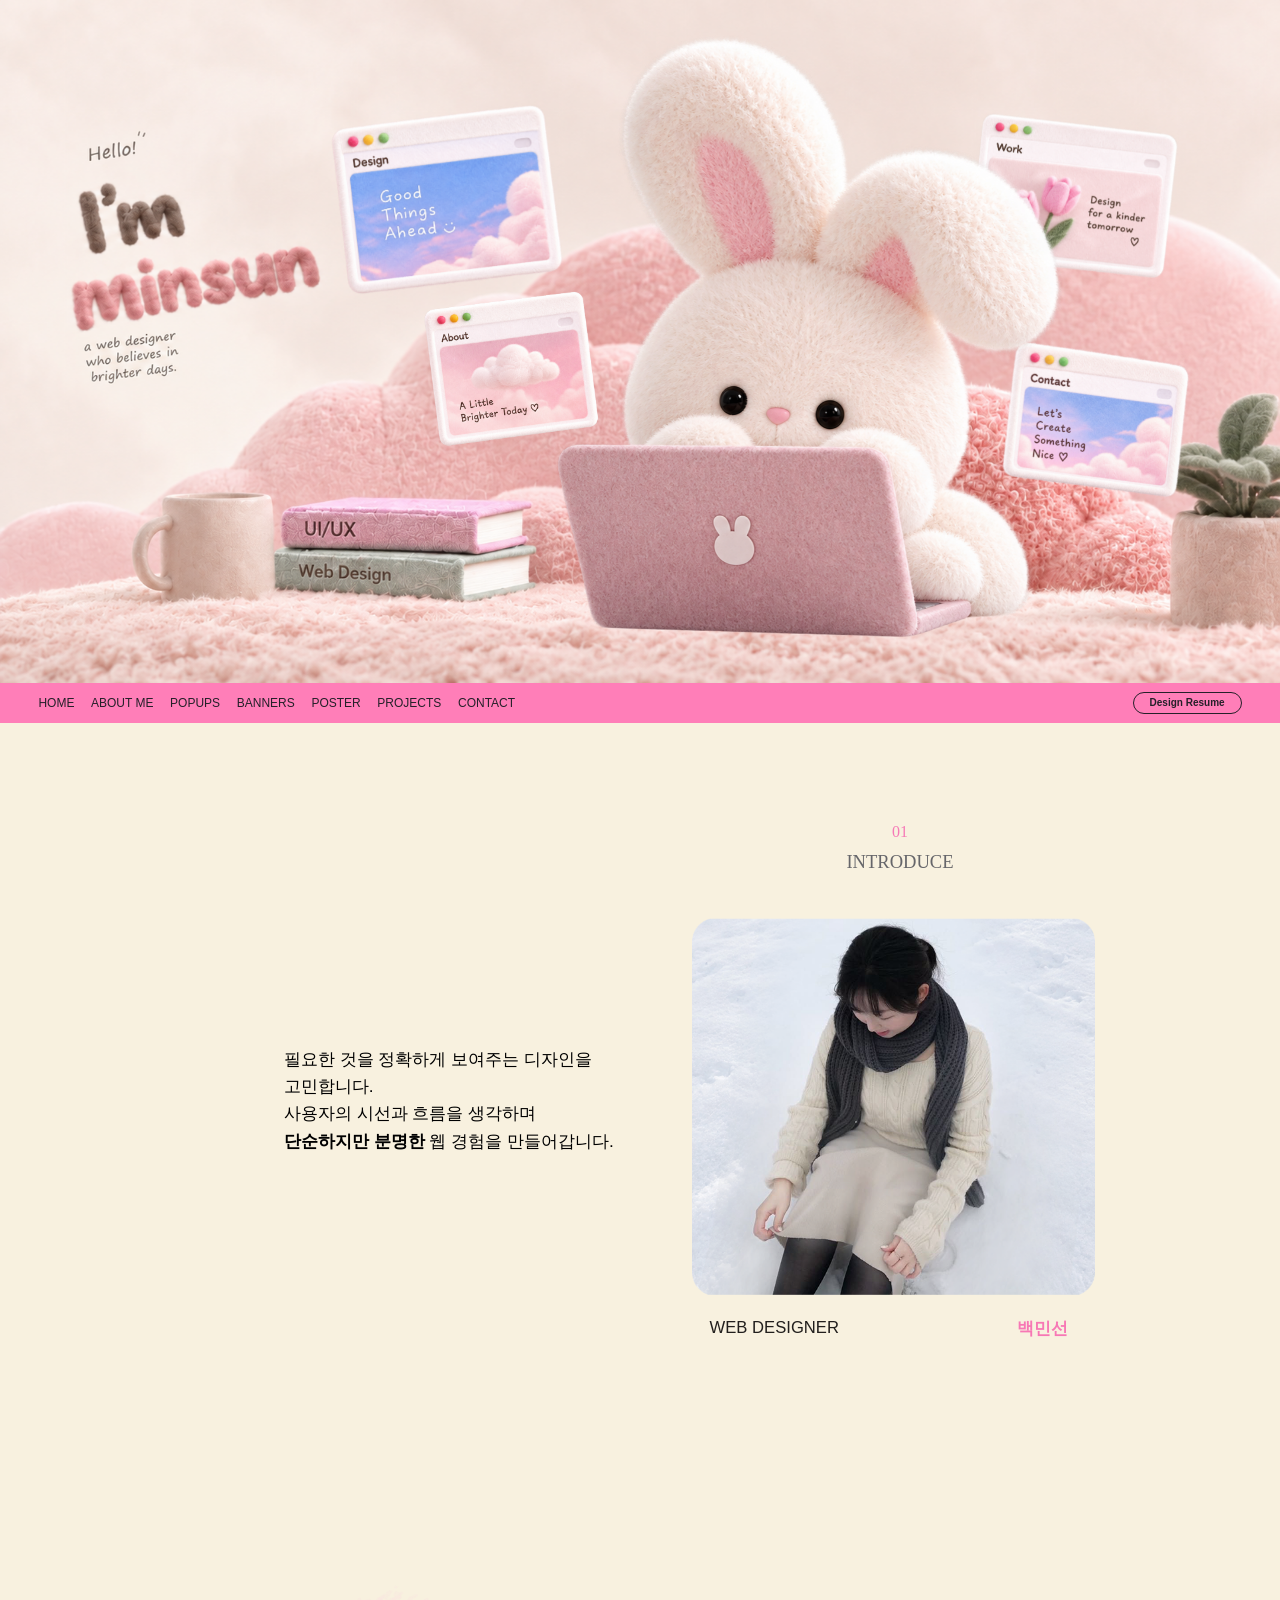
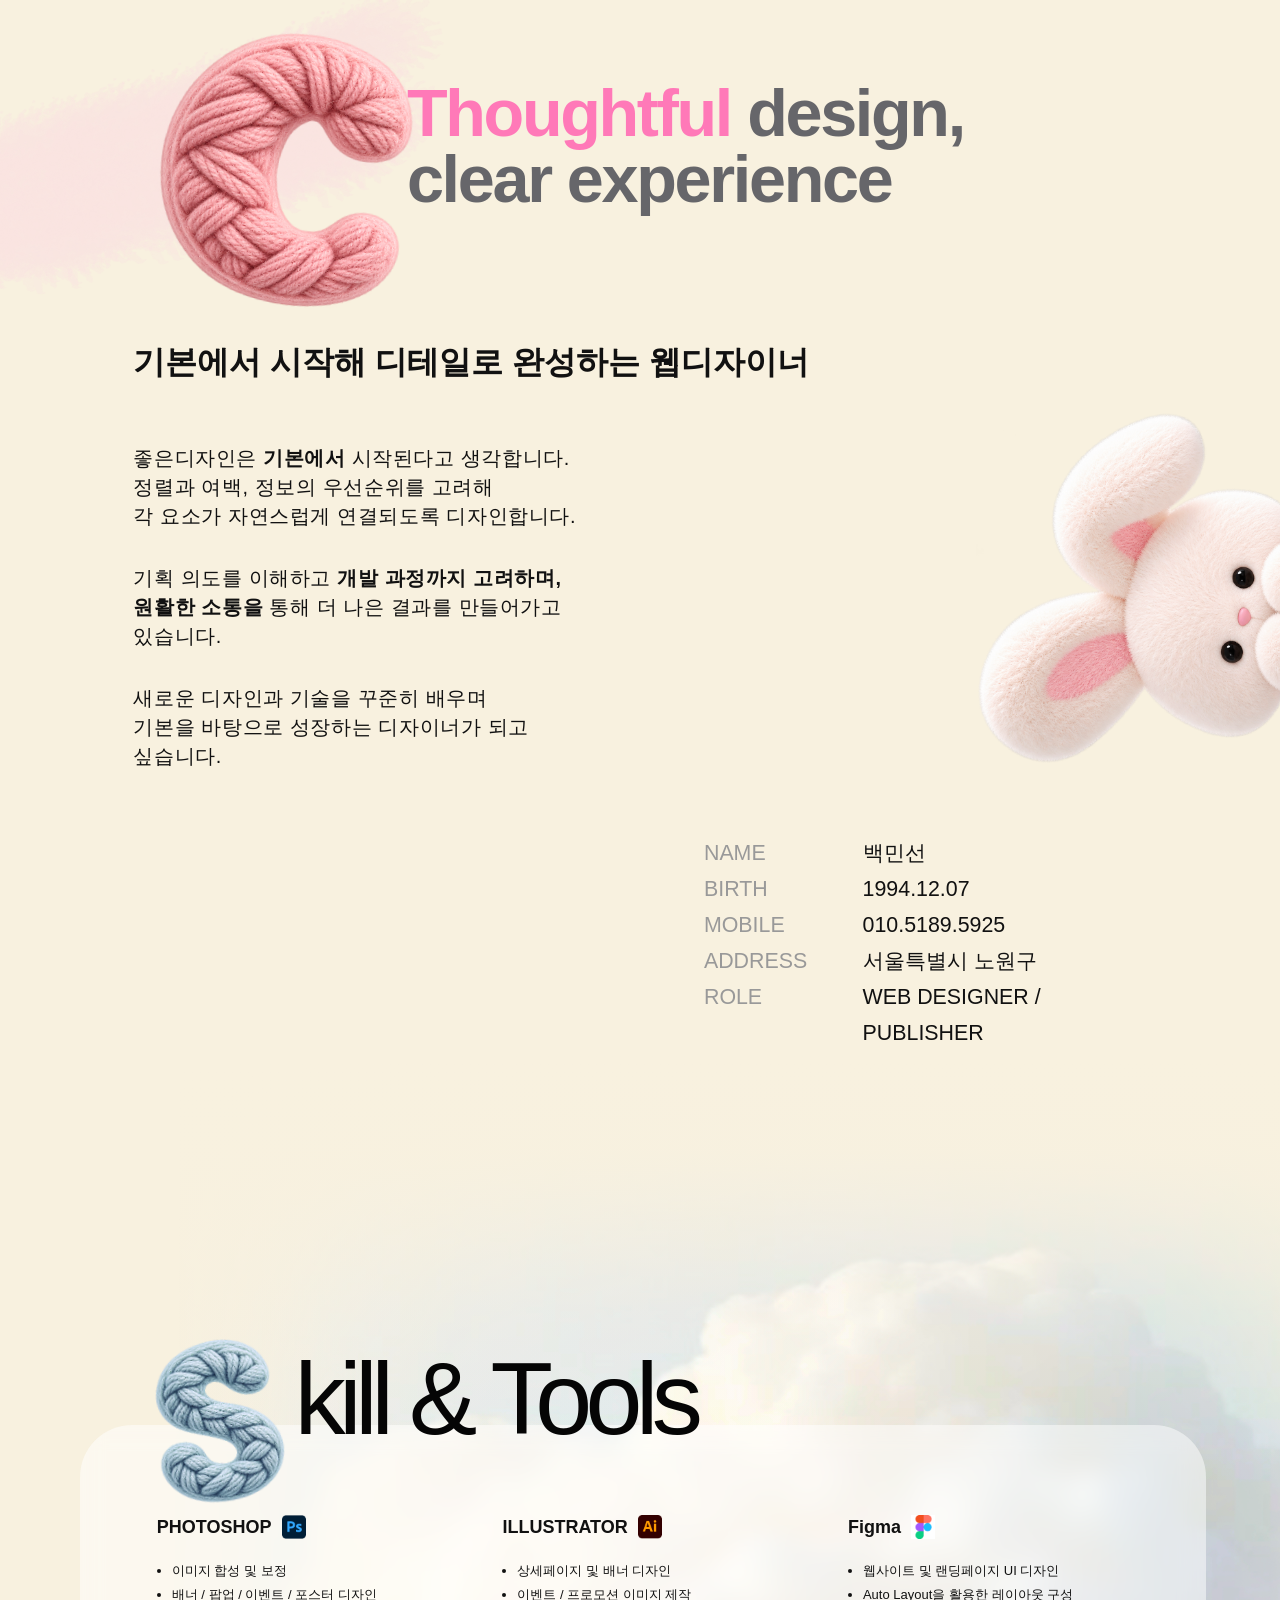
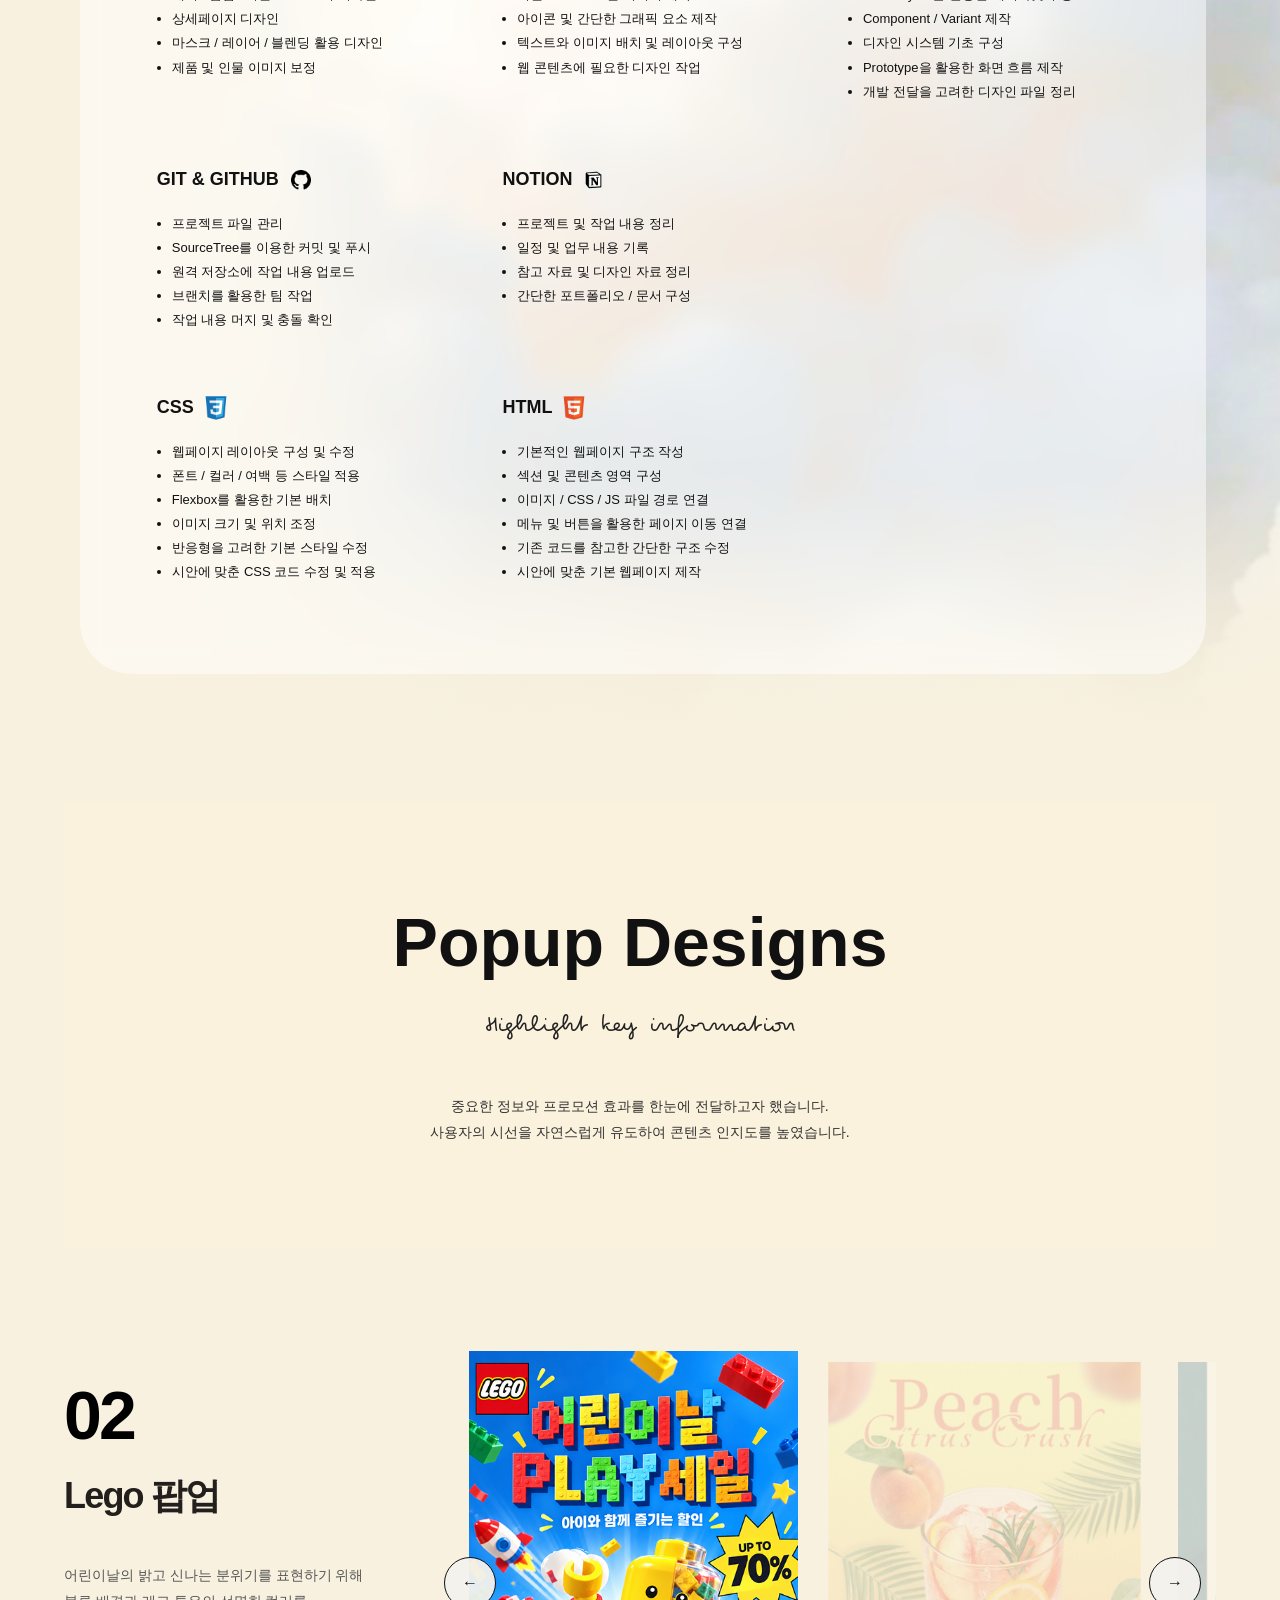
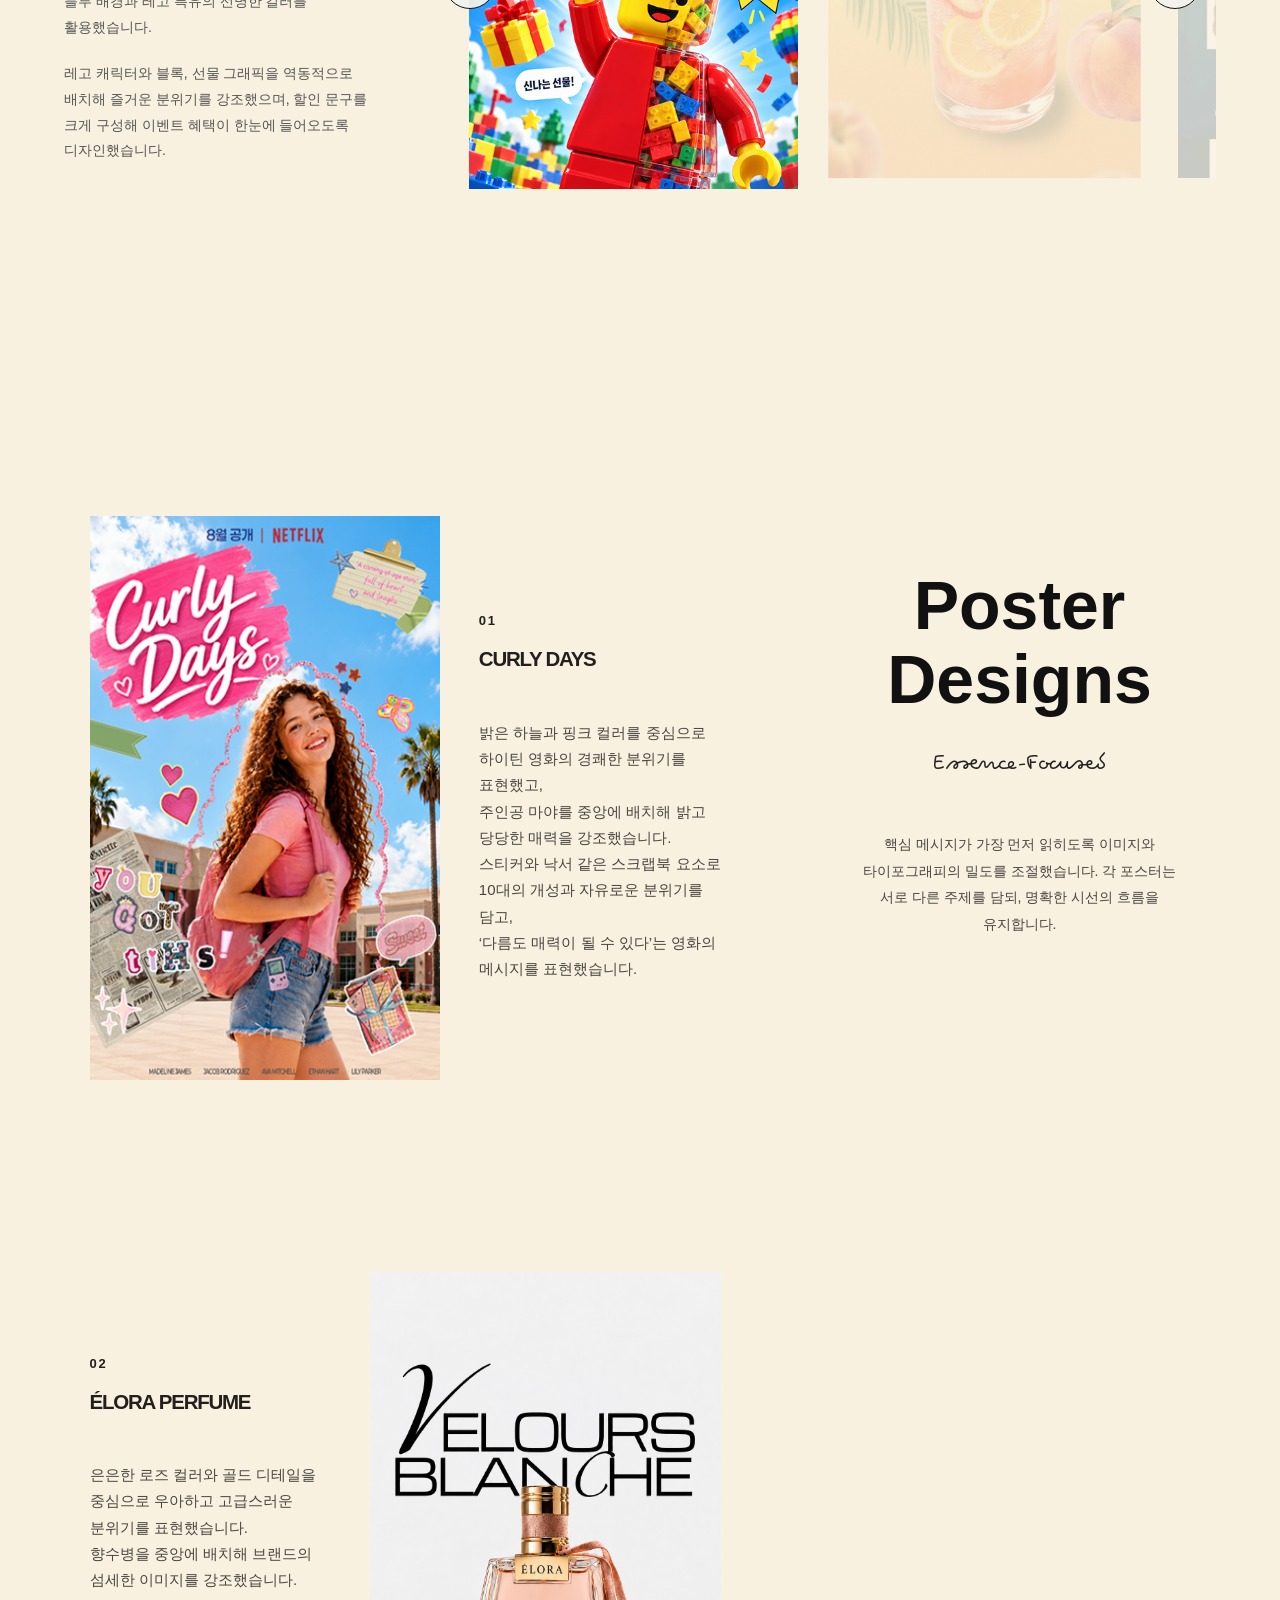
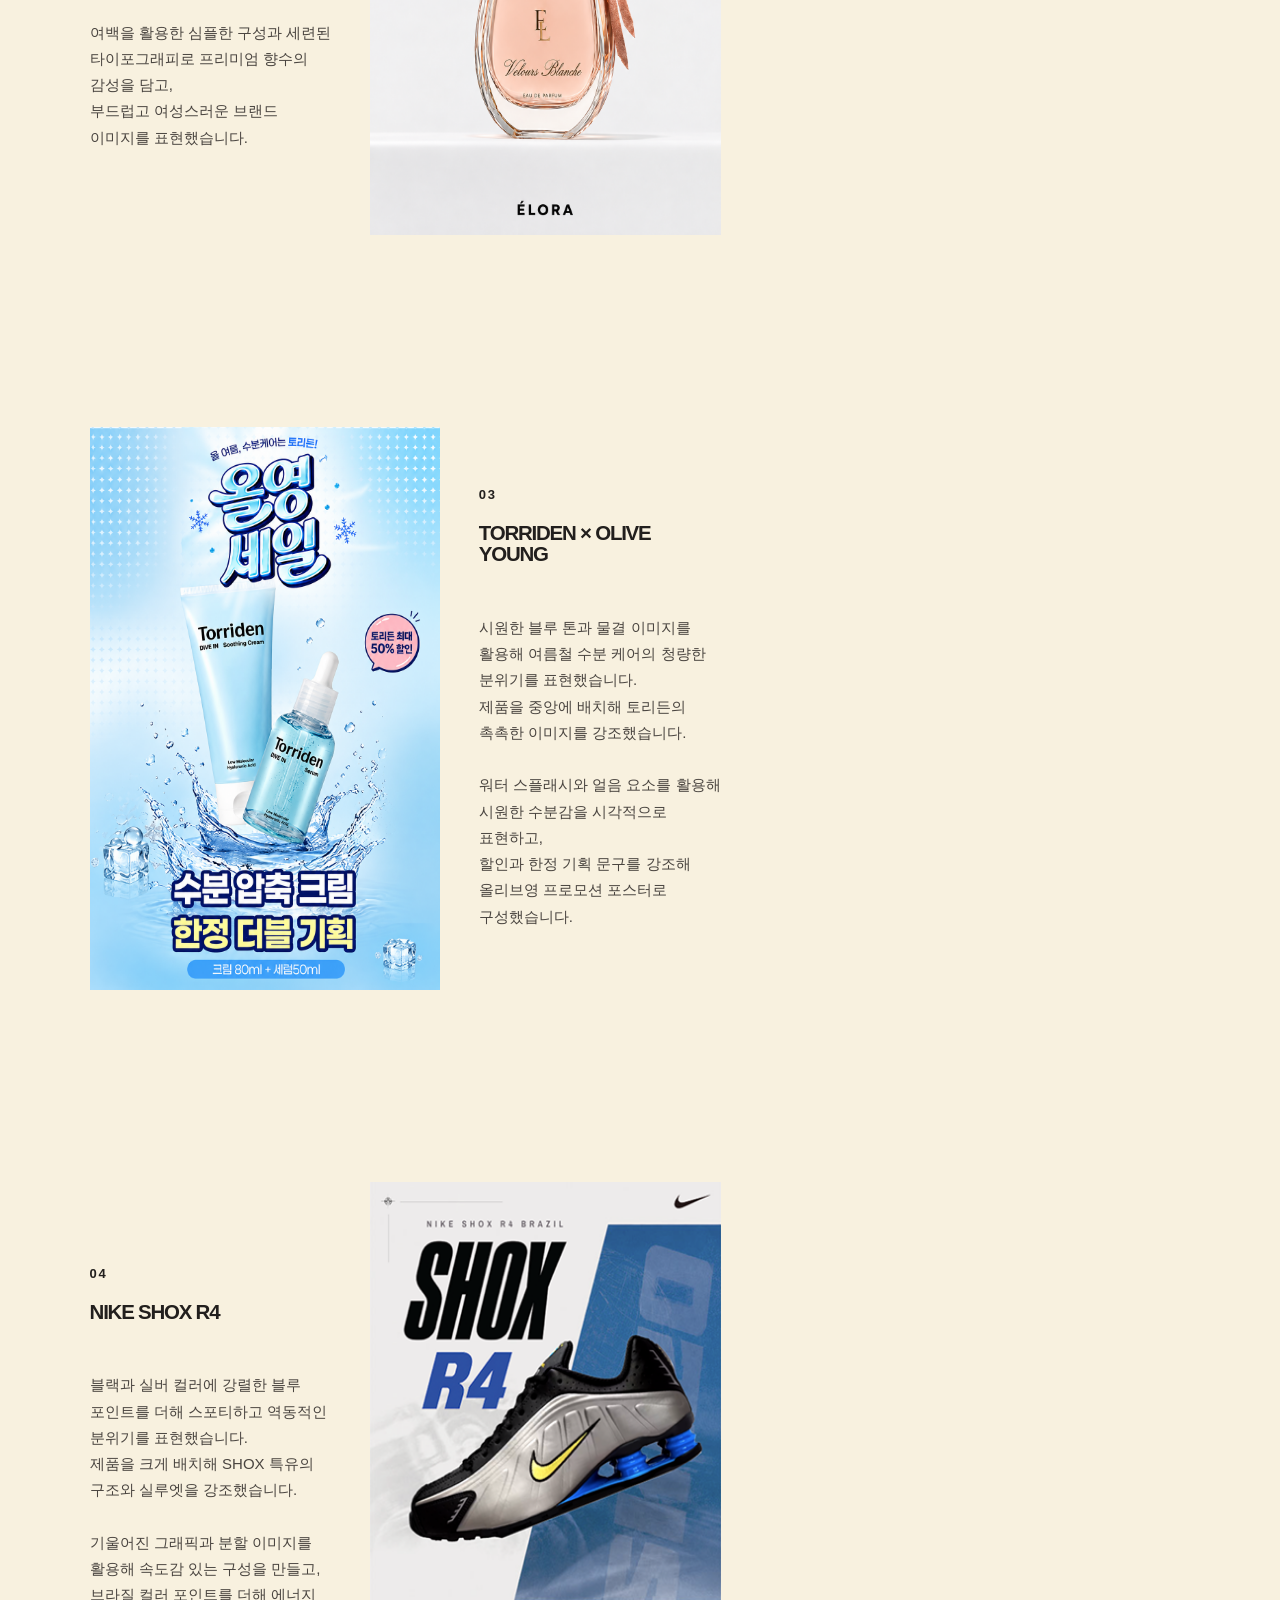
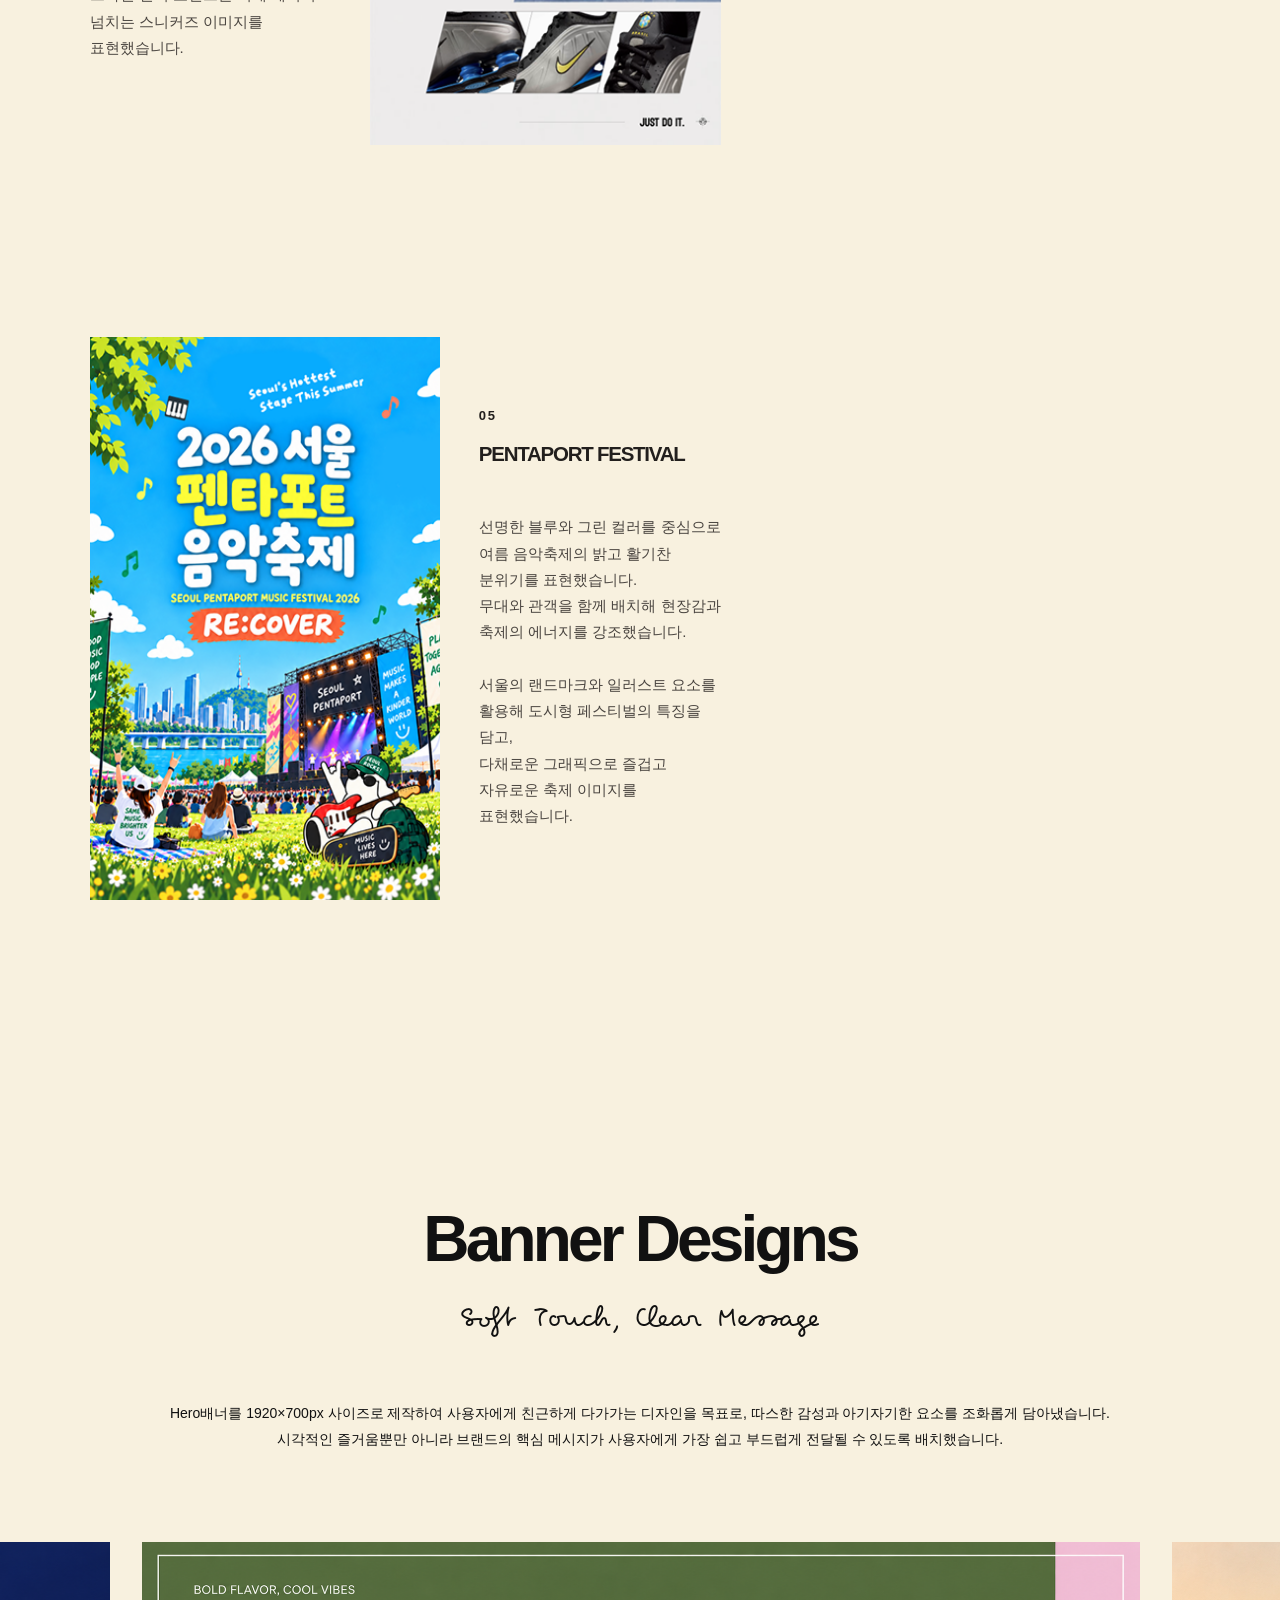
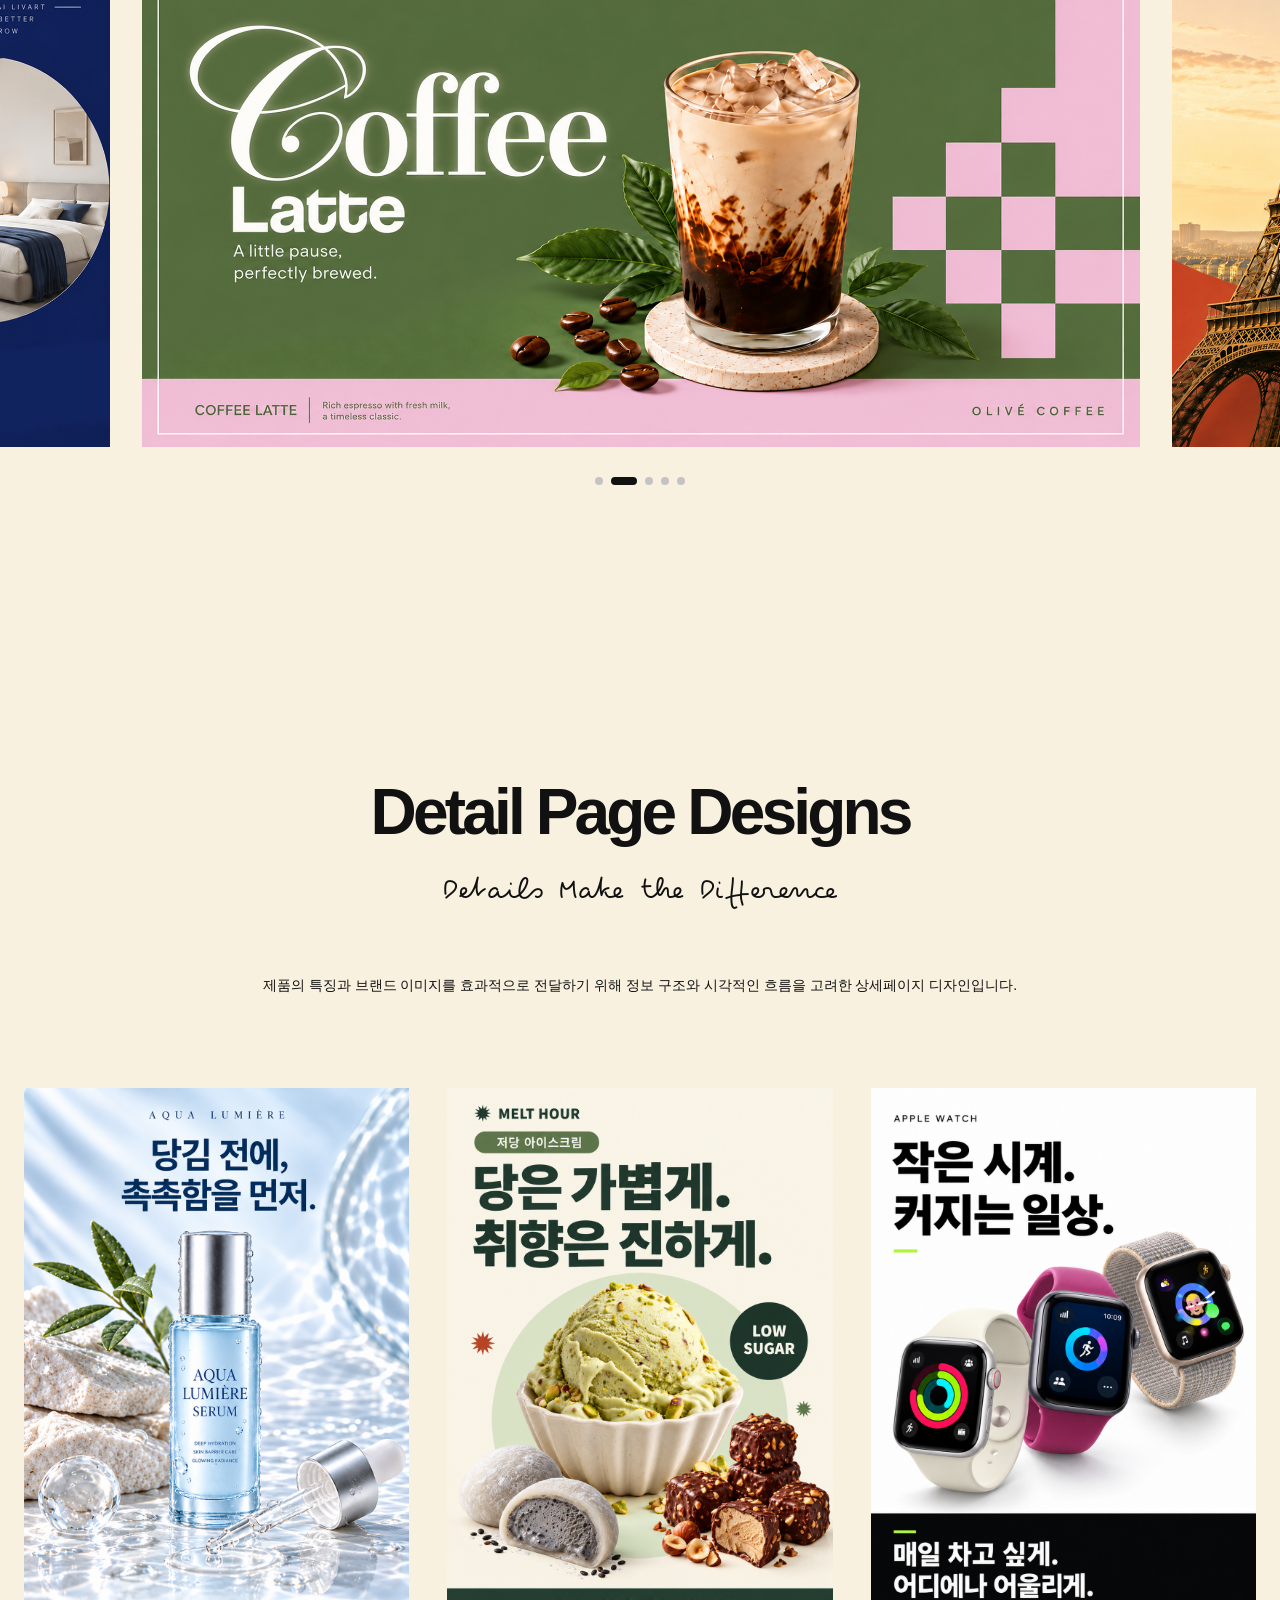
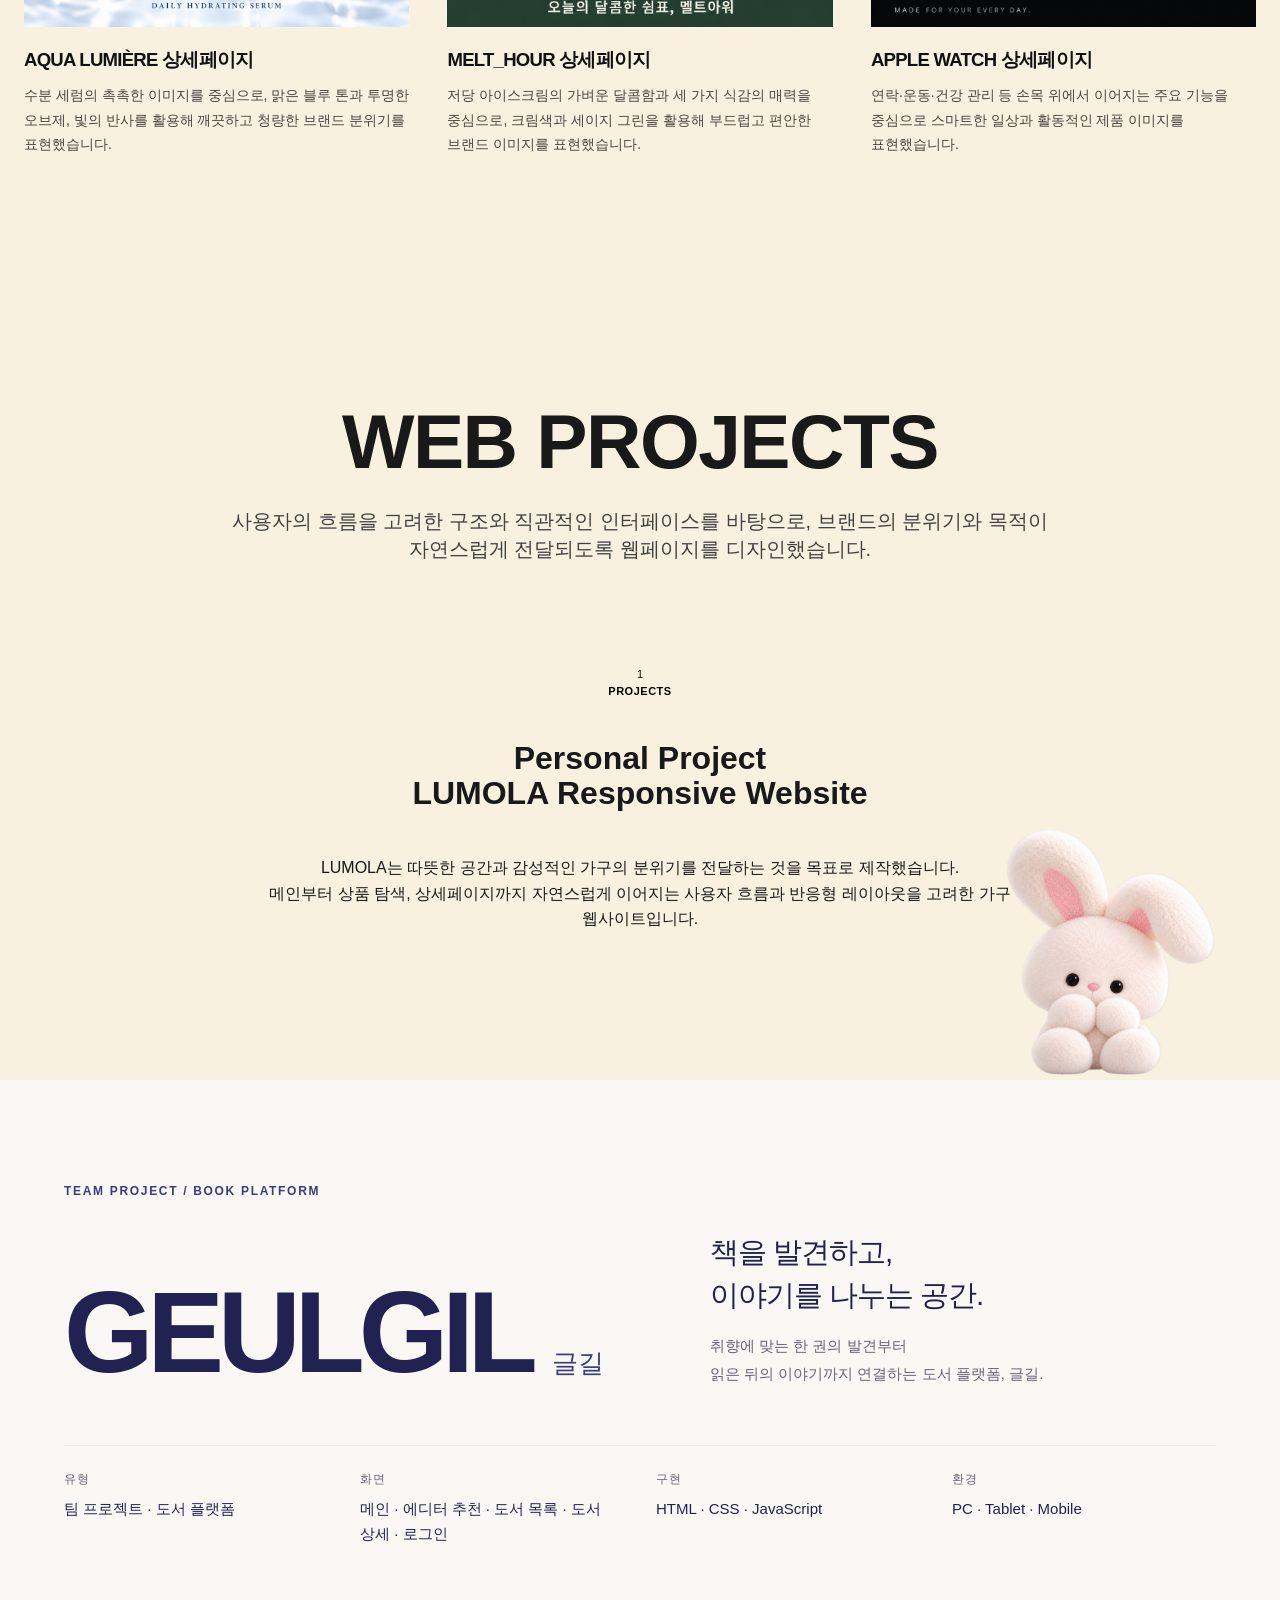
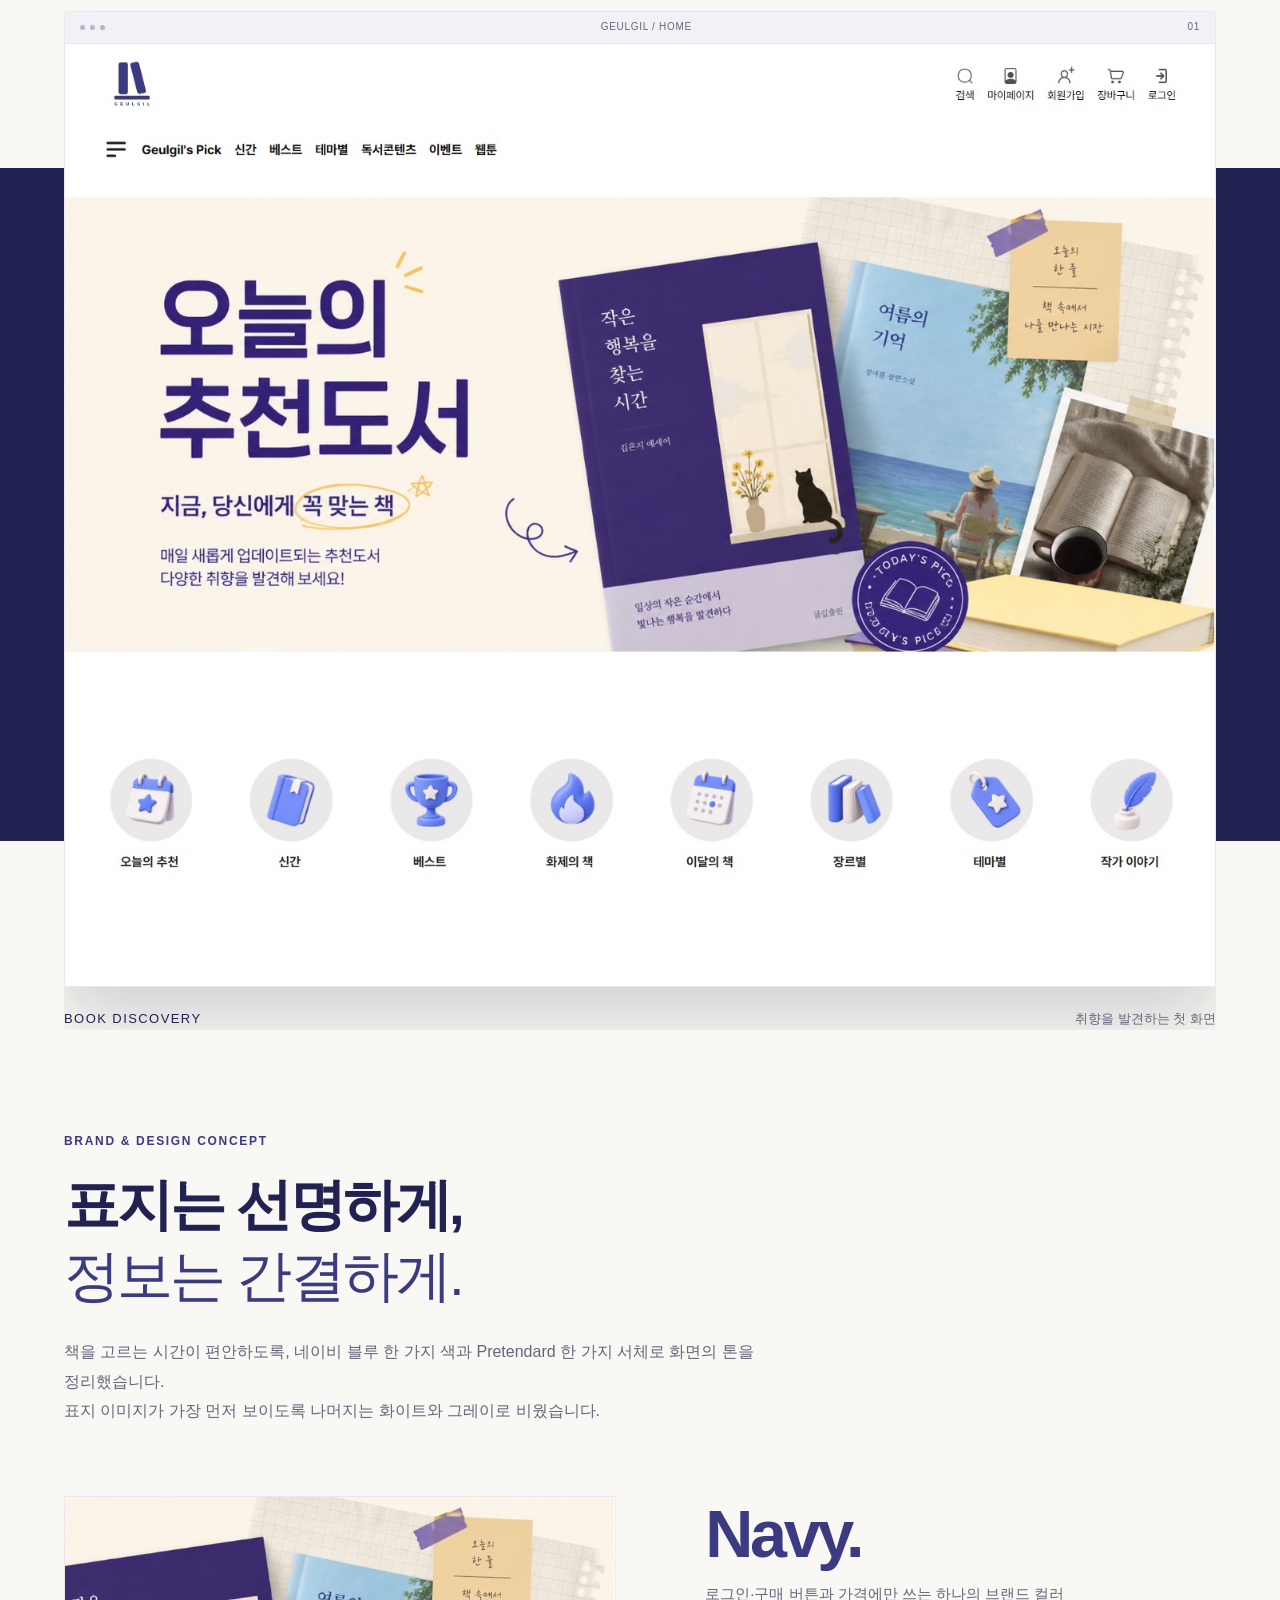
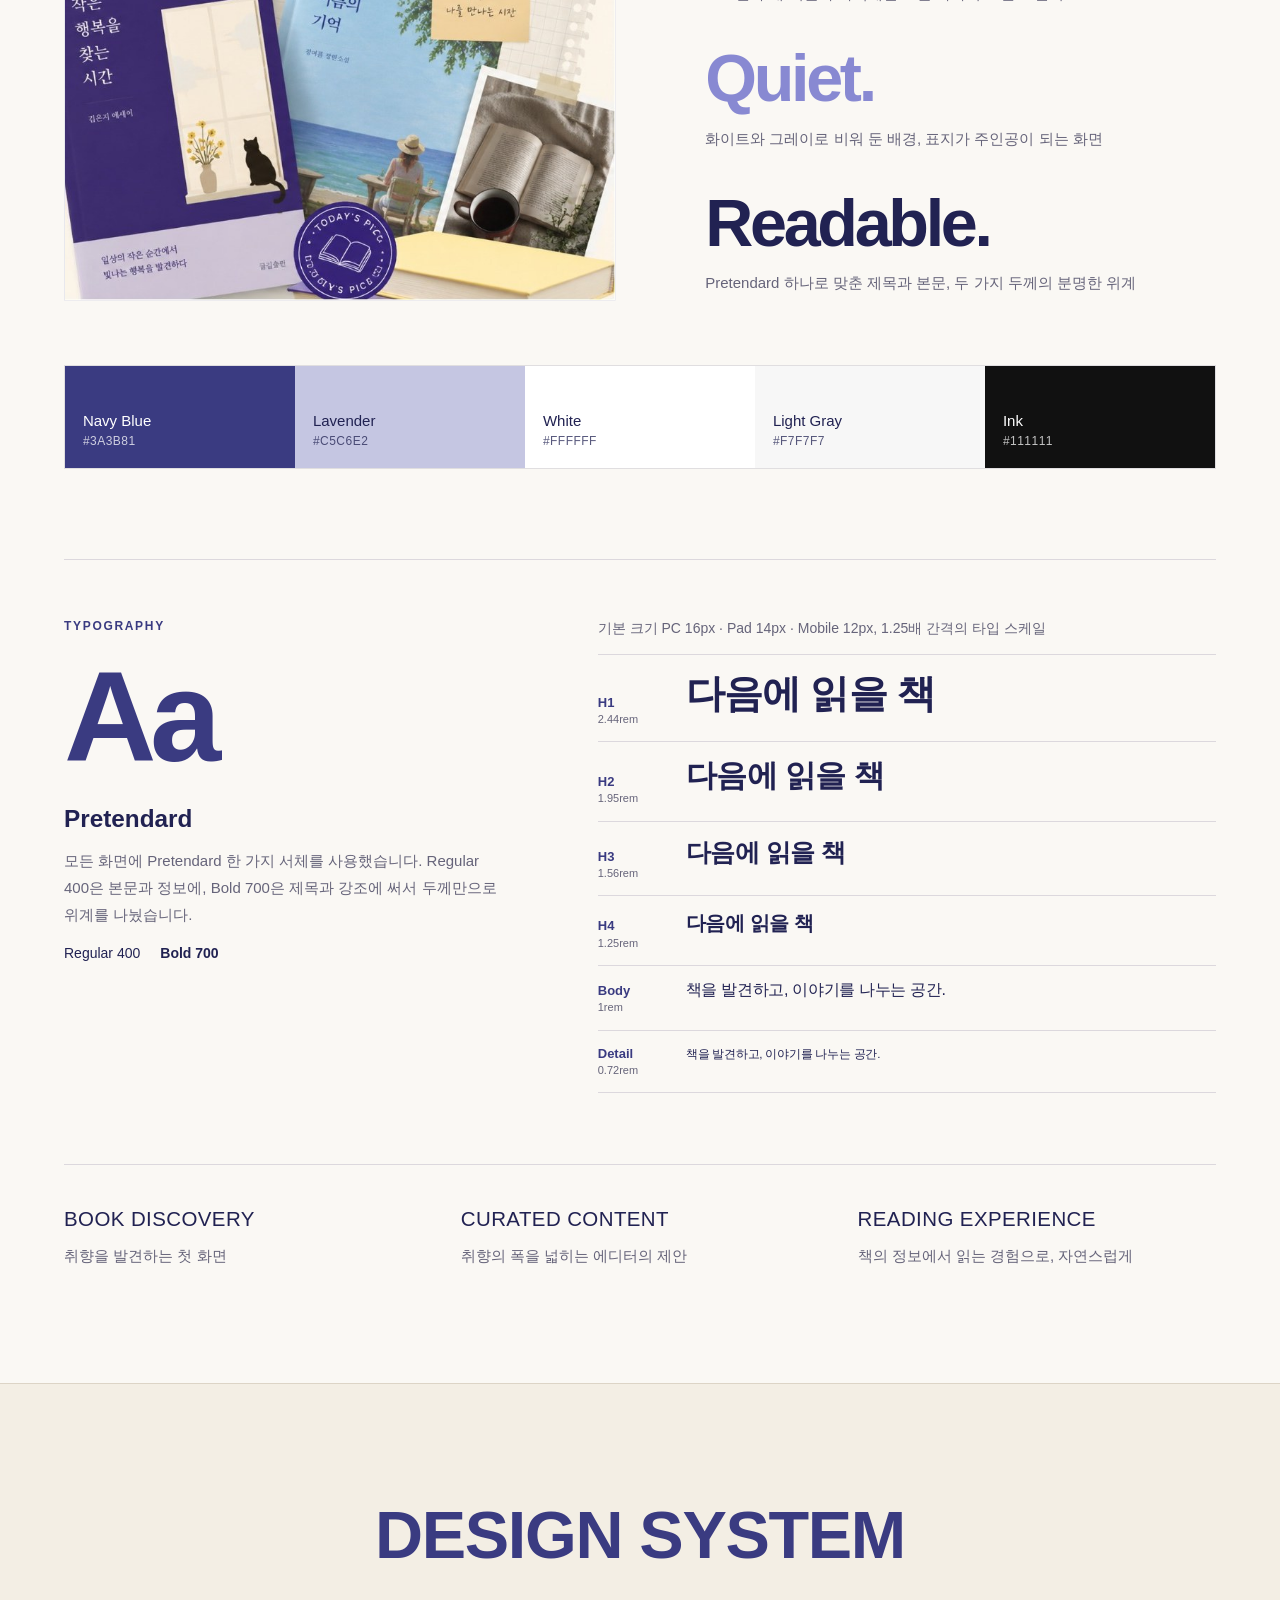
==== commit c2529fde: "글길 브랜드·디자인 콘셉트 확장, About 반응형 수정, 가로 스크롤 제거 - 글길: 루모라 콘셉트 구성처럼 키워드(Navy/Quiet/Readable) + 이미지,   5색 컬" ====
--- a/index.html
+++ b/index.html
@@ -759,34 +759,71 @@
         </div>
       </div>
 
-      <!-- 03 / Design concept -->
+      <!-- 03 / Brand & design concept: color and typography in detail -->
       <div class="geulgil-concept">
-        <div class="geulgil-container geulgil-concept__grid">
+        <div class="geulgil-container">
           <div class="geulgil-concept__heading" data-geulgil-reveal>
-            <p class="geulgil-eyebrow">DESIGN CONCEPT</p>
-            <h3>다음에 읽을 책을 만나는, <br>나만의 새로운 길.</h3>
-            <p class="geulgil-concept__keyword"><span>THOUGHTFUL &amp; INTUITIVE</span>표지는 선명하게, 정보는 간결하게.</p>
-          </div>
-          <ol class="geulgil-concept__list" data-geulgil-reveal>
-            <li><span class="geulgil-concept__number">01</span>
+            <p class="geulgil-eyebrow">BRAND &amp; DESIGN CONCEPT</p>
+            <h3>표지는 선명하게,<br><em>정보는 간결하게.</em></h3>
+            <p class="geulgil-concept__lead">책을 고르는 시간이 편안하도록, 네이비 블루 한 가지 색과 Pretendard 한 가지 서체로 화면의 톤을 정리했습니다.<br class="geulgil-break">
+              표지 이미지가 가장 먼저 보이도록 나머지는 화이트와 그레이로 비웠습니다.</p>
+          </div>
+
+          <div class="geulgil-concept__grid">
+            <figure class="geulgil-concept__image" data-geulgil-reveal="image">
+              <img src="./img/geulgil/concept-books.jpg" alt="글길 메인 배너의 추천 도서 표지와 책, 커피가 놓인 이미지" width="778" height="570"
+                loading="lazy" decoding="async">
+            </figure>
+            <div class="geulgil-concept__words" data-geulgil-reveal>
               <div>
-                <h4>BOOK DISCOVERY</h4>
-                <p>취향을 발견하는 첫 화면.</p>
-              </div>
-            </li>
-            <li><span class="geulgil-concept__number">02</span>
+                <h4>Navy.</h4>
+                <p>로그인·구매 버튼과 가격에만 쓰는 하나의 브랜드 컬러</p>
+              </div>
               <div>
-                <h4>CURATED CONTENT</h4>
-                <p>취향의 폭을 넓히는 에디터의 제안.</p>
-              </div>
-            </li>
-            <li><span class="geulgil-concept__number">03</span>
+                <h4>Quiet.</h4>
+                <p>화이트와 그레이로 비워 둔 배경, 표지가 주인공이 되는 화면</p>
+              </div>
               <div>
-                <h4>READING EXPERIENCE</h4>
-                <p>책의 정보에서 읽는 경험으로, 자연스럽게.</p>
-              </div>
-            </li>
-          </ol>
+                <h4>Readable.</h4>
+                <p>Pretendard 하나로 맞춘 제목과 본문, 두 가지 두께의 분명한 위계</p>
+              </div>
+            </div>
+          </div>
+
+          <div class="geulgil-palette" aria-label="글길 디자인 색상" data-geulgil-reveal>
+            <div class="geulgil-palette__navy"><span>Navy Blue</span><small>#3A3B81</small></div>
+            <div class="geulgil-palette__lavender"><span>Lavender</span><small>#C5C6E2</small></div>
+            <div class="geulgil-palette__white"><span>White</span><small>#FFFFFF</small></div>
+            <div class="geulgil-palette__gray"><span>Light Gray</span><small>#F7F7F7</small></div>
+            <div class="geulgil-palette__ink"><span>Ink</span><small>#111111</small></div>
+          </div>
+
+          <div class="geulgil-type" data-geulgil-reveal>
+            <div class="geulgil-type__font">
+              <p class="geulgil-eyebrow">TYPOGRAPHY</p>
+              <p class="geulgil-type__sample" aria-hidden="true">Aa</p>
+              <h4>Pretendard</h4>
+              <p>모든 화면에 Pretendard 한 가지 서체를 사용했습니다. Regular 400은 본문과 정보에, Bold 700은 제목과 강조에 써서 두께만으로 위계를 나눴습니다.</p>
+              <p class="geulgil-type__weights"><span>Regular 400</span><span>Bold 700</span></p>
+            </div>
+            <div class="geulgil-type__scale">
+              <p class="geulgil-type__note">기본 크기 PC 16px · Pad 14px · Mobile 12px, 1.25배 간격의 타입 스케일</p>
+              <ul>
+                <li><span class="geulgil-type__label">H1<small>2.44rem</small></span><span class="geulgil-type__text geulgil-type__text--h1">다음에 읽을 책</span></li>
+                <li><span class="geulgil-type__label">H2<small>1.95rem</small></span><span class="geulgil-type__text geulgil-type__text--h2">다음에 읽을 책</span></li>
+                <li><span class="geulgil-type__label">H3<small>1.56rem</small></span><span class="geulgil-type__text geulgil-type__text--h3">다음에 읽을 책</span></li>
+                <li><span class="geulgil-type__label">H4<small>1.25rem</small></span><span class="geulgil-type__text geulgil-type__text--h4">다음에 읽을 책</span></li>
+                <li><span class="geulgil-type__label">Body<small>1rem</small></span><span class="geulgil-type__text geulgil-type__text--body">책을 발견하고, 이야기를 나누는 공간.</span></li>
+                <li><span class="geulgil-type__label">Detail<small>0.72rem</small></span><span class="geulgil-type__text geulgil-type__text--detail">책을 발견하고, 이야기를 나누는 공간.</span></li>
+              </ul>
+            </div>
+          </div>
+
+          <div class="geulgil-concept__principles" data-geulgil-reveal>
+            <p><strong>BOOK DISCOVERY</strong><span>취향을 발견하는 첫 화면</span></p>
+            <p><strong>CURATED CONTENT</strong><span>취향의 폭을 넓히는 에디터의 제안</span></p>
+            <p><strong>READING EXPERIENCE</strong><span>책의 정보에서 읽는 경험으로, 자연스럽게</span></p>
+          </div>
         </div>
       </div>
 
--- a/css/index.css
+++ b/css/index.css
@@ -2519,7 +2519,8 @@
 
 .Section2.Number {
   position: absolute;
-  top: 150px;
+  /* 150px at 1920, scales with the photo below it */
+  top: 7.8125vw;
   left: 50%;
   z-index: 2;
   display: flex;
@@ -2528,7 +2529,8 @@
   gap: 10px;
   color: #66666a;
   transform: translateX(-50%);
-  margin-left: 390px;
+  /* 390px at 1920 */
+  margin-left: 20.3125vw;
 }
 
 .Section2.Number h1 {
@@ -2558,7 +2560,8 @@
   font-size: clamp(15px, 1.35vw, 21px);
   line-height: 1.58;
   word-break: keep-all;
-  margin-left: 372px;
+  /* 372px at 1920 */
+  margin-left: 19.375vw;
   color: #000;
 }
 
@@ -2579,17 +2582,19 @@
   width: 100%;
   height: auto;
   border-radius: 20px;
-  margin-left: 280px;
+  /* 280px at 1920 */
+  margin-left: 14.5833vw;
 }
 
 .Section2.caption {
   margin-top: 22px;
   text-align: center;
   font-size: clamp(16px, 1.3vw, 19px);
-  margin-left: 306px;
+  /* 306px / 537px at 1920 */
+  margin-left: 15.9375vw;
   display: flex;
   justify-content: space-between;
-  width: 537px;
+  width: 27.9688vw;
 }
 
 .Section2.caption strong {
@@ -2679,7 +2684,8 @@
   margin-top: var(--section3-gap);
   font-size: clamp(18px, 1.56vw, 22px);
   font-weight: 400;
-  line-height: min(1.900vw, 50px);
+  /* The vw value alone drops below the font size on narrower screens. */
+  line-height: max(1.45em, min(1.900vw, 50px));
   letter-spacing: 0.6px;
   word-break: keep-all;
 }
@@ -2695,7 +2701,7 @@
   margin-top: var(--section3-gap);
   font-size: clamp(20px, 1.67vw, 22px);
   font-weight: 400;
-  line-height: min(2.813vw, 54px);
+  line-height: max(1.5em, min(2.813vw, 54px));
 }
 
 .Section3.profile div {
@@ -2829,6 +2835,18 @@
 
   .Section2.Number {
     gap: 5px;
+    margin-left: 0;
+  }
+
+  .Section2.text,
+  .Section2.image img,
+  .Section2.caption {
+    margin-left: 0;
+  }
+
+  .Section2.caption {
+    width: 100%;
+    padding-inline: 6px;
   }
 
   .Section2.inside {
@@ -2932,6 +2950,125 @@
   }
 }
 
+/* Narrow desktop: keep the copy clear of the photo. */
+@media (min-width: 1101px) and (max-width: 1500px) {
+  .Section2.text {
+    width: 30vw;
+  }
+}
+
+/* Pad (651–1100px): the About intro flows as a two-column grid instead of absolute offsets. */
+@media (min-width: 651px) and (max-width: 1100px) {
+  section.Section2 {
+    --about-pad-gutter: clamp(32px, 6vw, 72px);
+    --section3-gap: clamp(36px, 5vw, 56px);
+    --section3-showcase-height: clamp(230px, 31vw, 320px);
+    display: grid;
+    grid-template-columns: minmax(0, 1fr) minmax(0, 1fr);
+    column-gap: clamp(28px, 5vw, 64px);
+    height: auto;
+    min-height: 0;
+    padding: clamp(88px, 11vw, 130px) var(--about-pad-gutter) clamp(90px, 11vw, 140px);
+  }
+
+  .Section2.Number {
+    position: static;
+    grid-column: 2;
+    grid-row: 1;
+    justify-self: center;
+    margin: 0 0 28px;
+    transform: none;
+  }
+
+  .Section2.inside {
+    display: contents;
+  }
+
+  .Section2.text {
+    position: static;
+    grid-column: 1;
+    grid-row: 2;
+    align-self: center;
+    width: auto;
+    margin: 0;
+    font-size: clamp(16px, 2vw, 19px);
+    line-height: 1.75;
+  }
+
+  .Section2.image {
+    position: static;
+    grid-column: 2;
+    grid-row: 2;
+    width: 100%;
+    max-width: 420px;
+    justify-self: center;
+  }
+
+  .Section2.image img {
+    margin-left: 0;
+  }
+
+  .Section2.caption {
+    width: 100%;
+    margin: 16px 0 0;
+    padding-inline: 4%;
+    font-size: clamp(15px, 1.8vw, 17px);
+  }
+
+  section.Section2>div.Section3 {
+    position: relative;
+    top: auto;
+    grid-column: 1 / -1;
+    grid-row: 3;
+    height: auto;
+    margin-top: clamp(72px, 10vw, 120px);
+  }
+
+  .Section3.inside {
+    height: auto;
+    padding: 0;
+  }
+
+  .Section3.pink-brush {
+    left: calc(var(--about-pad-gutter) * -1);
+    width: min(56vw, 520px);
+  }
+
+  .Section3.pink-c {
+    width: min(27vw, 280px);
+  }
+
+  .Section3.message {
+    left: calc(min(27vw, 280px) + 2%);
+    font-size: clamp(36px, 5.6vw, 58px);
+  }
+
+  .Section3.title {
+    font-size: clamp(22px, 2.9vw, 30px);
+  }
+
+  .Section3.intro {
+    width: min(58%, 520px);
+    font-size: clamp(16px, 1.9vw, 18px);
+    line-height: 1.8;
+  }
+
+  .Section3.intro p+p {
+    margin-top: 22px;
+  }
+
+  .Section3.profile {
+    width: min(100%, 440px);
+    font-size: clamp(16px, 1.9vw, 18px);
+    line-height: 1.9;
+  }
+
+  .Section3.profile div {
+    grid-template-columns: 96px minmax(0, 1fr);
+    gap: 16px;
+  }
+}
+
 /* 402–650px: keep the Section 3 key visual in a horizontal composition. */
 @media (min-width: 402px) and (max-width: 650px) {
   section.Section2 {
@@ -2955,9 +3092,27 @@
     top: 50%;
     /* Starts after the C width, retaining a comfortable responsive gap. */
     left: calc(9% + clamp(120px, 23vw, 150px));
-    font-size: clamp(28px, 6.2vw, 40px);
+    font-size: clamp(26px, 6vw, 40px);
     line-height: 1.05;
     transform: translateY(-50%);
+  }
+}
+
+/* Small phones (≤401px): keep the one-line message inside the screen. */
+@media (max-width: 401px) {
+  .Section3.pink-c {
+    top: 34%;
+    width: 150px;
+  }
+
+  .Section3.message {
+    top: 80%;
+    left: 10%;
+    font-size: clamp(26px, 8.6vw, 34px);
+  }
+
+  .contact h2 {
+    font-size: clamp(44px, 16.4vw, 60px);
   }
 }
 
--- a/css/geulgil-case.css
+++ b/css/geulgil-case.css
@@ -113,17 +113,53 @@
 .geulgil-project .geulgil-screen__image { overflow: hidden; }
 .geulgil-project .geulgil-screen__image img { width: 100%; transition: transform .8s var(--geulgil-ease); }
 
-/* 03 / Design concept */
-.geulgil-project .geulgil-concept { padding-bottom: clamp(72px, 8vw, 128px); }
-.geulgil-project .geulgil-concept__grid { display: grid; grid-template-columns: minmax(0, .95fr) minmax(0, 1.05fr); gap: clamp(36px, 6vw, 112px); align-items: start; }
-.geulgil-project .geulgil-concept__heading h3 { margin-top: 18px; font-size: clamp(28px, 3.2vw, 48px); font-weight: 500; line-height: 1.4; letter-spacing: -.045em; }
-.geulgil-project .geulgil-concept__keyword { margin-top: clamp(22px, 2.4vw, 34px); color: var(--geulgil-muted); font-size: 15px; line-height: 1.8; }
-.geulgil-project .geulgil-concept__keyword span { display: block; margin-bottom: 4px; color: var(--geulgil-purple); font-size: 12px; font-weight: 600; letter-spacing: .12em; }
-.geulgil-project .geulgil-concept__list { margin: 0; padding: 0; border-top: 1px solid var(--geulgil-line); list-style: none; }
-.geulgil-project .geulgil-concept__list li { display: grid; grid-template-columns: 56px minmax(0, 1fr); gap: 16px; padding-block: clamp(20px, 2.2vw, 30px); border-bottom: 1px solid var(--geulgil-line); }
-.geulgil-project .geulgil-concept__number { padding-top: 3px; color: var(--geulgil-purple); font-size: 13px; font-weight: 600; letter-spacing: .06em; }
-.geulgil-project .geulgil-concept__list h4 { font-size: clamp(17px, 1.5vw, 21px); font-weight: 500; line-height: 1.4; letter-spacing: .02em; }
-.geulgil-project .geulgil-concept__list p { margin-top: 6px; color: var(--geulgil-muted); font-size: 15px; line-height: 1.75; }
+/* 03 / Brand & design concept: keywords, palette and typography, told at length like LUMORA's concept. */
+.geulgil-project .geulgil-concept { --geulgil-type-base: 16px; padding-bottom: clamp(80px, 9vw, 150px); }
+.geulgil-project .geulgil-concept__heading { margin-bottom: clamp(44px, 5.5vw, 80px); }
+.geulgil-project .geulgil-concept__heading h3 { margin-top: 20px; font-size: clamp(34px, 4.4vw, 66px); font-weight: 600; line-height: 1.25; letter-spacing: -.05em; }
+.geulgil-project .geulgil-concept__heading h3 em { color: var(--geulgil-purple); font-style: normal; font-weight: 400; }
+.geulgil-project .geulgil-concept__lead { max-width: 760px; margin-top: 26px; color: var(--geulgil-muted); font-size: clamp(16px, 1.25vw, 18px); line-height: 1.85; }
+
+.geulgil-project .geulgil-concept__grid { display: grid; grid-template-columns: minmax(0, 1.08fr) minmax(0, 1fr); align-items: center; gap: clamp(40px, 7vw, 120px); }
+.geulgil-project .geulgil-concept__image { overflow: hidden; border: 1px solid #2122521a; background: #fff; }
+.geulgil-project .geulgil-concept__image img { width: 100%; transition: transform .8s var(--geulgil-ease); }
+.geulgil-project .geulgil-concept__words > div + div { margin-top: clamp(28px, 3vw, 42px); }
+.geulgil-project .geulgil-concept__words h4 { color: var(--geulgil-purple); font-size: clamp(48px, 5.2vw, 80px); font-weight: 600; line-height: 1; letter-spacing: -.05em; }
+.geulgil-project .geulgil-concept__words > div:nth-child(2) h4 { color: #8889d2; }
+.geulgil-project .geulgil-concept__words > div:nth-child(3) h4 { color: var(--geulgil-ink); }
+.geulgil-project .geulgil-concept__words p { margin-top: 14px; color: var(--geulgil-muted); font-size: clamp(15px, 1.15vw, 17px); line-height: 1.7; }
+
+.geulgil-project .geulgil-palette { display: grid; grid-template-columns: repeat(5, minmax(0, 1fr)); margin-top: clamp(44px, 5vw, 64px); border: 1px solid #2122521f; }
+.geulgil-project .geulgil-palette > div { display: flex; flex-direction: column; justify-content: end; gap: 2px; min-width: 0; min-height: clamp(96px, 8vw, 128px); padding: clamp(12px, 1.4vw, 20px); font-size: 15px; line-height: 1.4; }
+.geulgil-project .geulgil-palette small { font-size: 12px; letter-spacing: .04em; opacity: .75; }
+.geulgil-project .geulgil-palette__navy { background: #3a3b81; color: #fff; }
+.geulgil-project .geulgil-palette__lavender { background: #c5c6e2; }
+.geulgil-project .geulgil-palette__white { background: #fff; }
+.geulgil-project .geulgil-palette__gray { background: #f7f7f7; }
+.geulgil-project .geulgil-palette__ink { background: #111; color: #fff; }
+
+.geulgil-project .geulgil-type { display: grid; grid-template-columns: minmax(0, .85fr) minmax(0, 1.15fr); gap: clamp(36px, 6vw, 104px); margin-top: clamp(56px, 7vw, 104px); padding-top: clamp(40px, 4.5vw, 64px); border-top: 1px solid var(--geulgil-line); }
+.geulgil-project .geulgil-type__sample { margin-top: 18px; color: var(--geulgil-purple); font-size: clamp(96px, 10vw, 160px); font-weight: 700; line-height: 1; letter-spacing: -.05em; }
+.geulgil-project .geulgil-type__font h4 { margin-top: 22px; font-size: clamp(22px, 1.9vw, 28px); font-weight: 700; line-height: 1.3; }
+.geulgil-project .geulgil-type__font > p:not(.geulgil-eyebrow):not(.geulgil-type__sample):not(.geulgil-type__weights) { margin-top: 12px; color: var(--geulgil-muted); font-size: clamp(15px, 1.15vw, 17px); line-height: 1.8; }
+.geulgil-project .geulgil-type__weights { display: flex; flex-wrap: wrap; gap: 6px 20px; margin-top: 14px; font-size: 14px; }
+.geulgil-project .geulgil-type__weights span:last-child { font-weight: 700; }
+.geulgil-project .geulgil-type__note { color: var(--geulgil-muted); font-size: 14px; line-height: 1.6; }
+.geulgil-project .geulgil-type__scale ul { margin: 14px 0 0; padding: 0; list-style: none; border-top: 1px solid var(--geulgil-line); }
+.geulgil-project .geulgil-type__scale li { display: grid; grid-template-columns: 72px minmax(0, 1fr); align-items: baseline; gap: 16px; padding-block: clamp(10px, 1.1vw, 14px); border-bottom: 1px solid var(--geulgil-line); }
+.geulgil-project .geulgil-type__label { color: var(--geulgil-purple); font-size: 13px; font-weight: 600; line-height: 1.4; }
+.geulgil-project .geulgil-type__label small { display: block; color: var(--geulgil-muted); font-size: 11px; font-weight: 400; }
+.geulgil-project .geulgil-type__text { min-width: 0; line-height: 1.3; letter-spacing: -.02em; overflow-wrap: anywhere; }
+.geulgil-project .geulgil-type__text--h1 { font-size: calc(var(--geulgil-type-base) * 2.4414); font-weight: 700; }
+.geulgil-project .geulgil-type__text--h2 { font-size: calc(var(--geulgil-type-base) * 1.9531); font-weight: 700; }
+.geulgil-project .geulgil-type__text--h3 { font-size: calc(var(--geulgil-type-base) * 1.5625); font-weight: 700; }
+.geulgil-project .geulgil-type__text--h4 { font-size: calc(var(--geulgil-type-base) * 1.25); font-weight: 700; }
+.geulgil-project .geulgil-type__text--body { font-size: var(--geulgil-type-base); }
+.geulgil-project .geulgil-type__text--detail { font-size: max(11px, calc(var(--geulgil-type-base) * .7225)); }
+
+.geulgil-project .geulgil-concept__principles { display: grid; grid-template-columns: repeat(3, minmax(0, 1fr)); gap: clamp(24px, 3vw, 40px); margin-top: clamp(48px, 5.5vw, 72px); padding-top: clamp(28px, 3vw, 40px); border-top: 1px solid var(--geulgil-line); }
+.geulgil-project .geulgil-concept__principles strong { display: block; font-size: clamp(18px, 1.6vw, 22px); font-weight: 500; letter-spacing: .02em; }
+.geulgil-project .geulgil-concept__principles span { display: block; margin-top: 8px; color: var(--geulgil-muted); font-size: 15px; }
 
 /* 05 / Website result: unequal columns keep a clear image hierarchy. */
 .geulgil-project .geulgil-results { padding-block: clamp(80px, 9vw, 150px) clamp(64px, 7vw, 112px); }
@@ -189,6 +225,7 @@
 @media (hover: hover) and (pointer: fine) {
   .geulgil-project .geulgil-screen:hover .geulgil-screen__image img { transform: scale(1.015); }
   .geulgil-project .geulgil-mobiles img:hover { transform: translateY(-4px); }
+  .geulgil-project .geulgil-concept__image:hover img { transform: scale(1.02); }
   .geulgil-project .geulgil-link:hover { background: var(--geulgil-ink); border-color: var(--geulgil-ink); }
   .geulgil-project .geulgil-link:hover .geulgil-link__arrow { transform: translate(3px, -3px); }
 }
@@ -198,8 +235,13 @@
   .geulgil-project .geulgil-intro__grid { grid-template-columns: minmax(0, 1fr) minmax(0, 1fr); }
   .geulgil-project .geulgil-facts { grid-template-columns: repeat(2, minmax(0, 1fr)); }
   .geulgil-project .geulgil-hero { background: linear-gradient(to bottom, var(--geulgil-paper) 0, var(--geulgil-paper) 12%, var(--geulgil-ink) 12%, var(--geulgil-ink) 72%, var(--geulgil-paper) 72%); }
-  .geulgil-project .geulgil-concept__grid { grid-template-columns: minmax(0, 1fr); gap: 32px; }
-  .geulgil-project .geulgil-concept__heading br { display: none; }
+  .geulgil-project .geulgil-concept { --geulgil-type-base: 14px; }
+  .geulgil-project .geulgil-concept__grid { gap: 40px; }
+  .geulgil-project .geulgil-type { grid-template-columns: minmax(0, 1fr); }
+  .geulgil-project .geulgil-type__font { display: grid; grid-template-columns: auto minmax(0, 1fr); column-gap: 32px; align-items: end; }
+  .geulgil-project .geulgil-type__font > .geulgil-eyebrow { grid-column: 1 / -1; }
+  .geulgil-project .geulgil-type__sample { grid-row: 2 / span 3; align-self: start; }
+  .geulgil-project .geulgil-type__font > :not(.geulgil-eyebrow):not(.geulgil-type__sample) { grid-column: 2; }
   .geulgil-project .geulgil-results__heading h3 { width: 64%; }
   .geulgil-project .geulgil-link { gap: 26px; }
 }
@@ -210,6 +252,14 @@
   .geulgil-project .geulgil-results__heading { flex-direction: column; gap: 16px; }
   .geulgil-project .geulgil-results__heading h3 { width: 100%; }
   .geulgil-project .geulgil-results__grid { grid-template-columns: minmax(0, 1fr); gap: 44px; }
+  .geulgil-project .geulgil-concept__grid { grid-template-columns: minmax(0, 1fr); }
+  .geulgil-project .geulgil-concept__words { display: grid; grid-template-columns: repeat(3, minmax(0, 1fr)); gap: 24px; }
+  .geulgil-project .geulgil-concept__words > div + div { margin-top: 0; }
+  .geulgil-project .geulgil-concept__words h4 { font-size: clamp(36px, 6.4vw, 48px); }
+  .geulgil-project .geulgil-palette { grid-template-columns: repeat(6, minmax(0, 1fr)); }
+  .geulgil-project .geulgil-palette > div { grid-column: span 2; }
+  .geulgil-project .geulgil-palette > div:nth-last-child(-n+2) { grid-column: span 3; }
+  .geulgil-project .geulgil-concept__principles { grid-template-columns: minmax(0, 1fr); gap: 20px; }
   .geulgil-project :is(.geulgil-shot--curator, .geulgil-shot--detail, .geulgil-shot--list, .geulgil-shot--mobile) { grid-column: 1 / -1; margin-top: 0; }
 }
 
@@ -230,10 +280,18 @@
   .geulgil-project .geulgil-screen__dots { gap: 4px; }
   .geulgil-project .geulgil-screen__dots i { width: 4px; height: 4px; }
   .geulgil-project .geulgil-hero__caption { flex-direction: column; gap: 2px; margin-top: 16px; font-size: 12px; }
-  .geulgil-project .geulgil-concept { padding-bottom: 64px; }
-  .geulgil-project .geulgil-concept__heading h3 { font-size: 27px; }
-  .geulgil-project .geulgil-concept__list li { grid-template-columns: 36px minmax(0, 1fr); gap: 10px; }
-  .geulgil-project .geulgil-concept__list p { font-size: 14px; }
+  .geulgil-project .geulgil-concept { --geulgil-type-base: 12px; padding-bottom: 64px; }
+  .geulgil-project .geulgil-concept__heading h3 { font-size: clamp(30px, 8.6vw, 36px); }
+  .geulgil-project .geulgil-concept__lead { font-size: 15px; }
+  .geulgil-project .geulgil-concept__words { grid-template-columns: minmax(0, 1fr); gap: 22px; }
+  .geulgil-project .geulgil-concept__words h4 { font-size: 44px; }
+  .geulgil-project .geulgil-concept__words p { margin-top: 8px; font-size: 15px; }
+  .geulgil-project .geulgil-palette > div { min-height: 84px; padding: 12px 10px; font-size: 13px; }
+  .geulgil-project .geulgil-palette small { font-size: 11px; letter-spacing: 0; }
+  .geulgil-project .geulgil-type__font { grid-template-columns: minmax(0, 1fr); }
+  .geulgil-project .geulgil-type__font > :not(.geulgil-eyebrow):not(.geulgil-type__sample) { grid-column: 1; }
+  .geulgil-project .geulgil-type__sample { grid-row: auto; font-size: 88px; }
+  .geulgil-project .geulgil-type__scale li { grid-template-columns: 56px minmax(0, 1fr); gap: 10px; }
   .geulgil-project .geulgil-results { padding-block: 64px 56px; }
   .geulgil-project .geulgil-results__heading h3 { font-size: 27px; }
   .geulgil-project .geulgil-shot__caption { margin-top: 16px; gap: 12px; }
@@ -250,6 +308,7 @@
   .geulgil-project.geulgil-motion-ready [data-geulgil-reveal] { opacity: 1; transform: none; clip-path: none; transition: none; }
   .geulgil-project .geulgil-screen__image img,
   .geulgil-project .geulgil-mobiles img,
+  .geulgil-project .geulgil-concept__image img,
   .geulgil-project .geulgil-link,
   .geulgil-project .geulgil-link__arrow { transition: none; transform: none; }
 }
